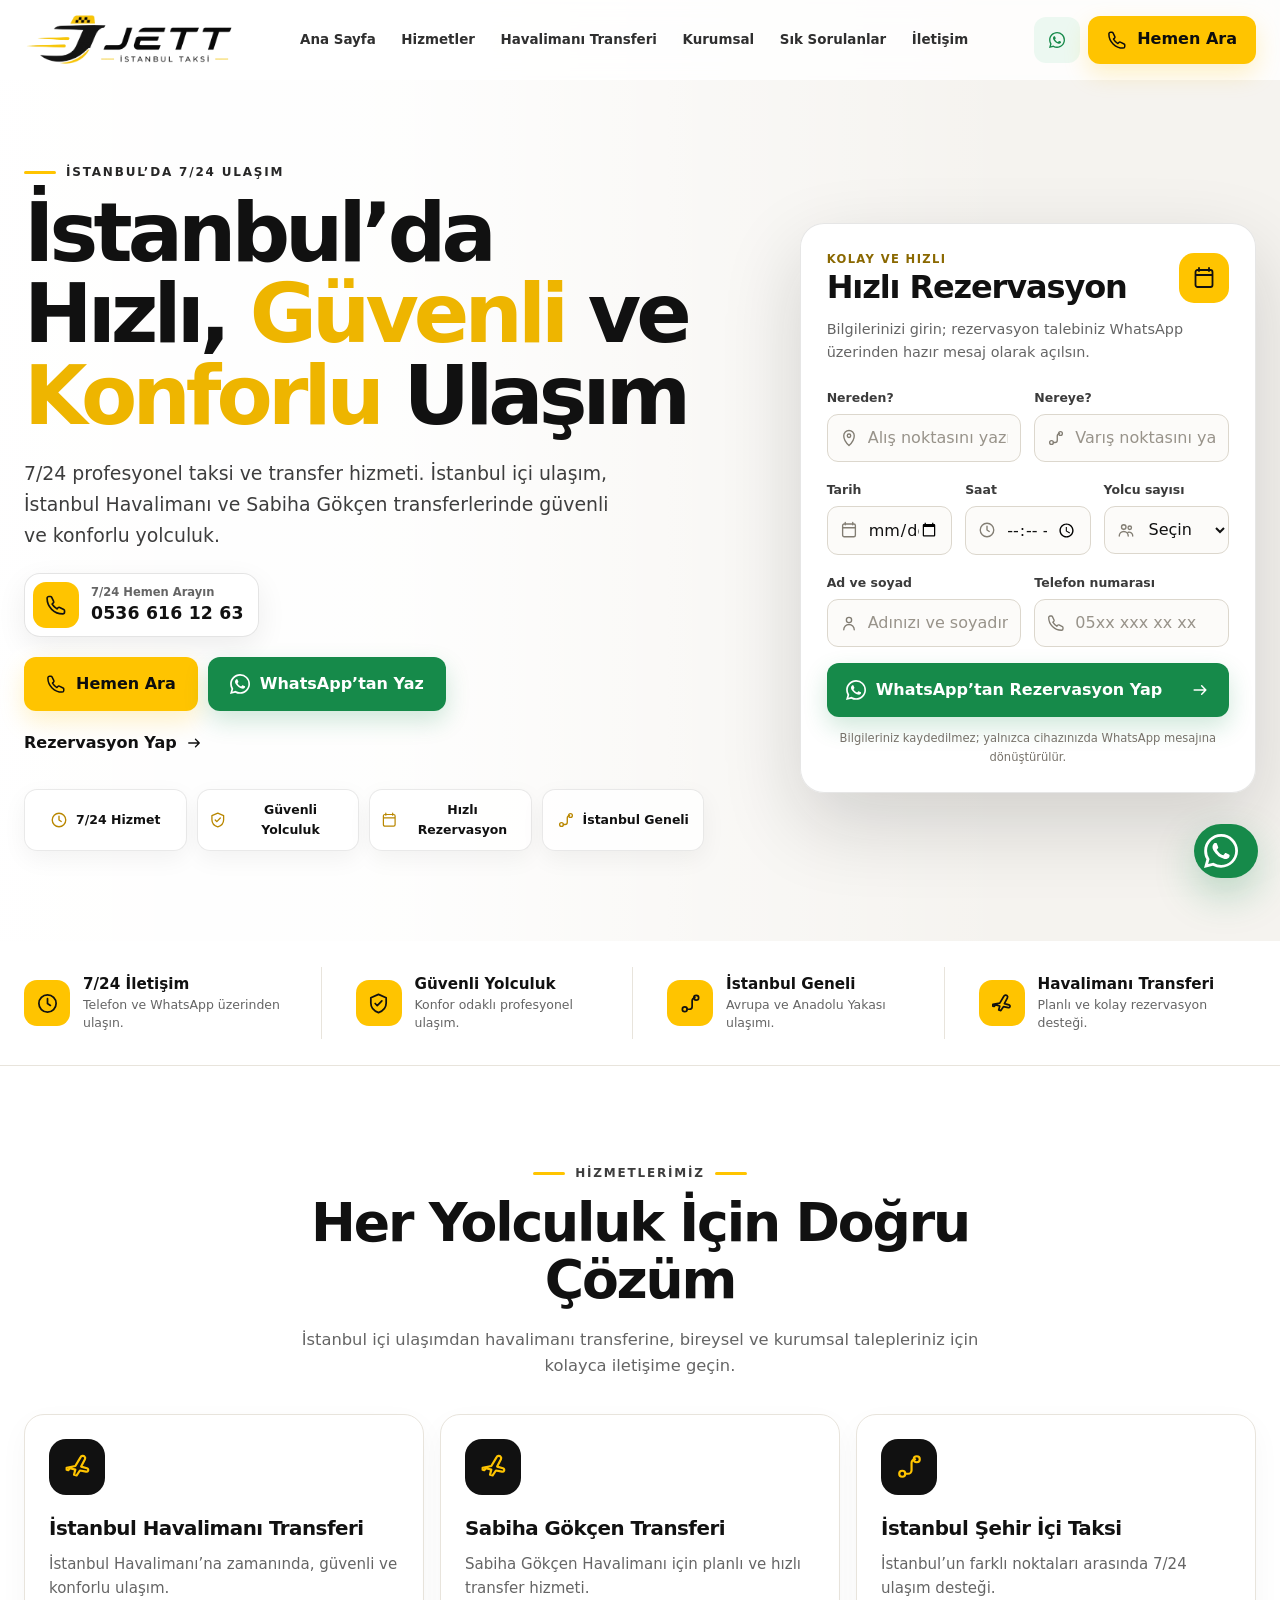
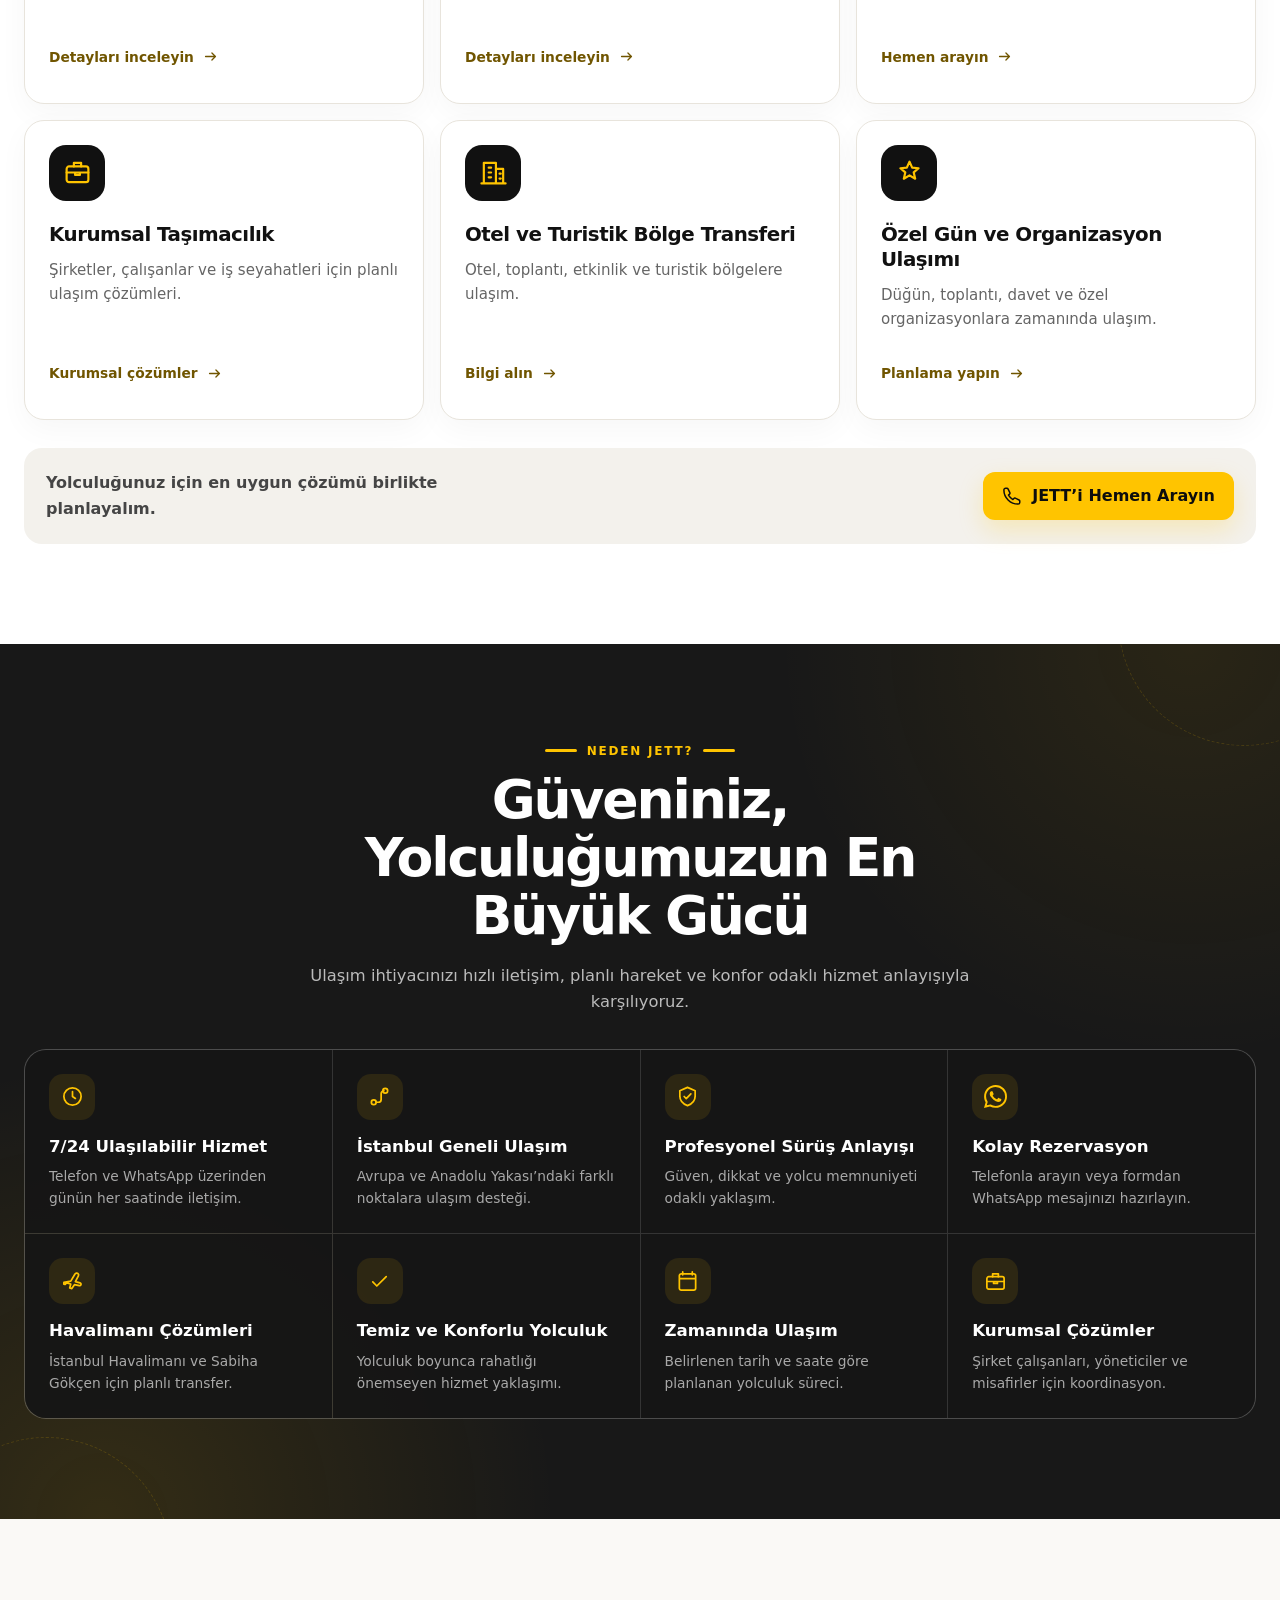
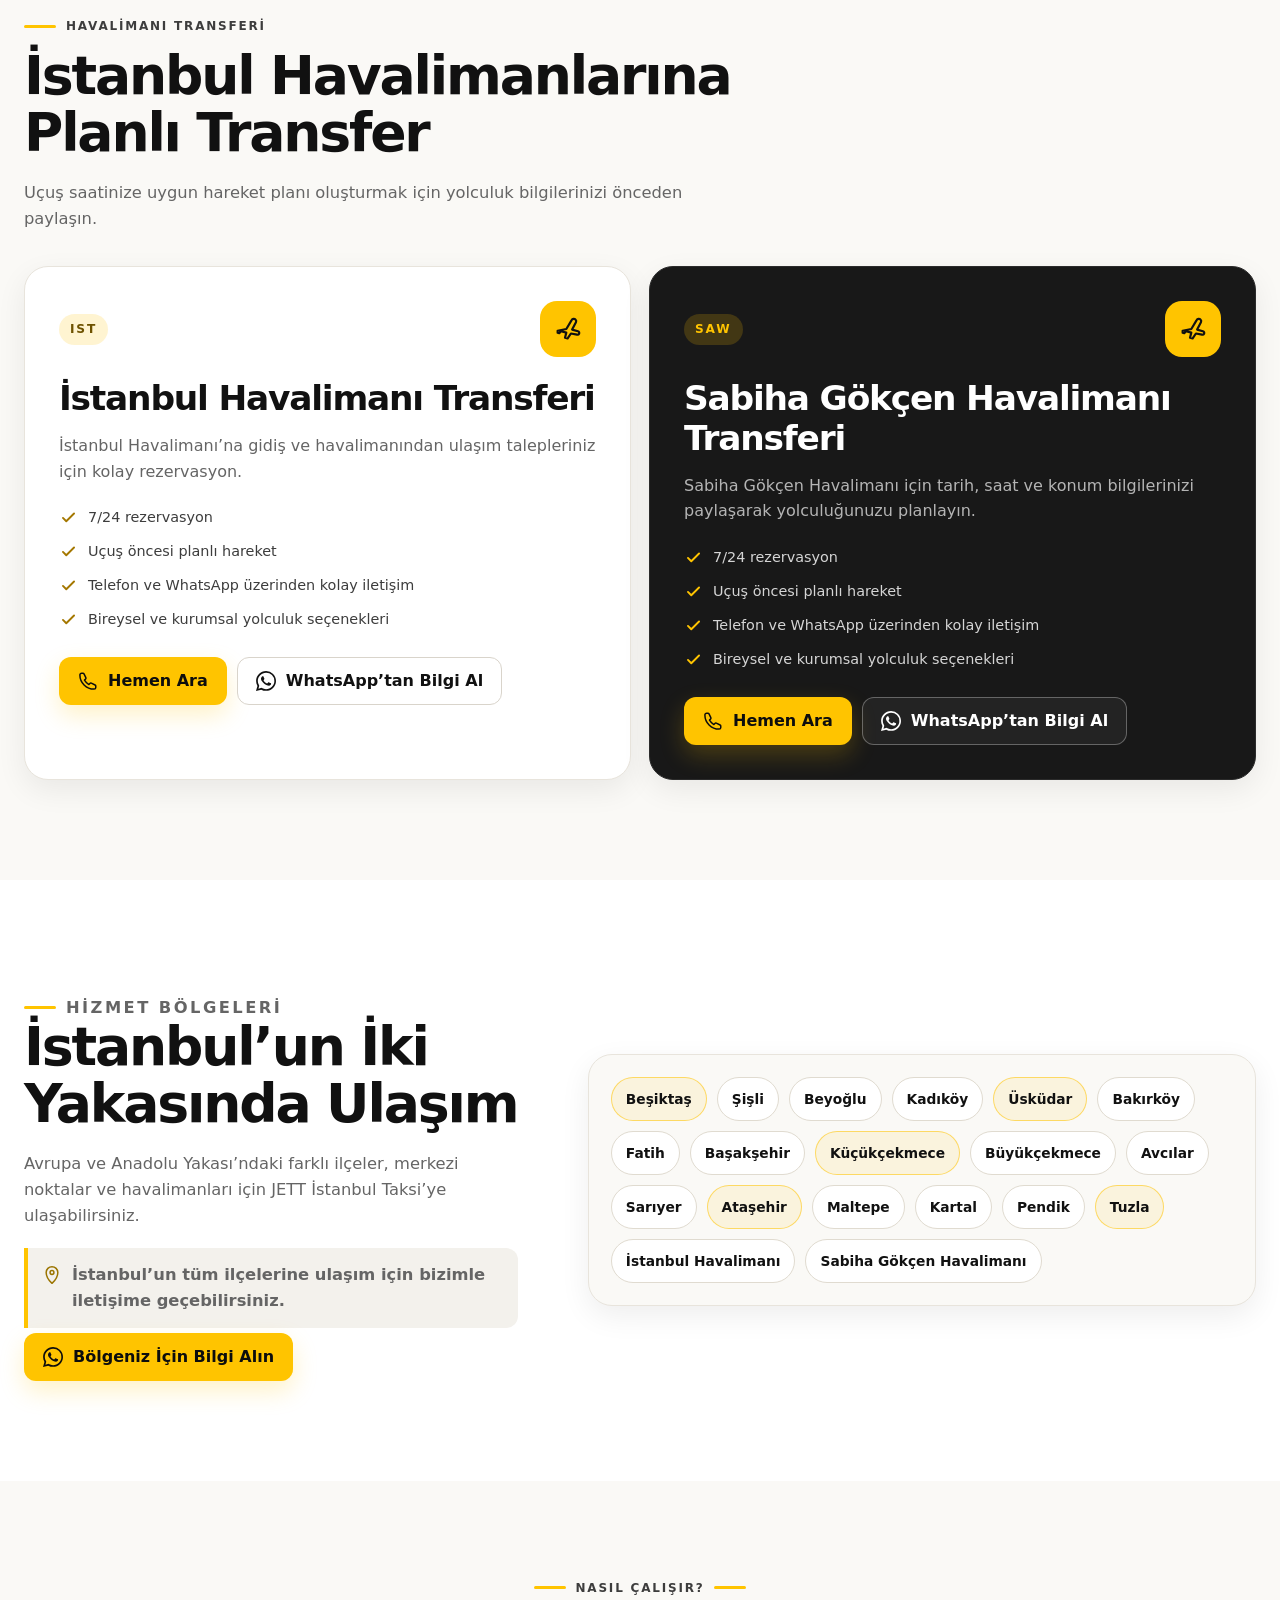
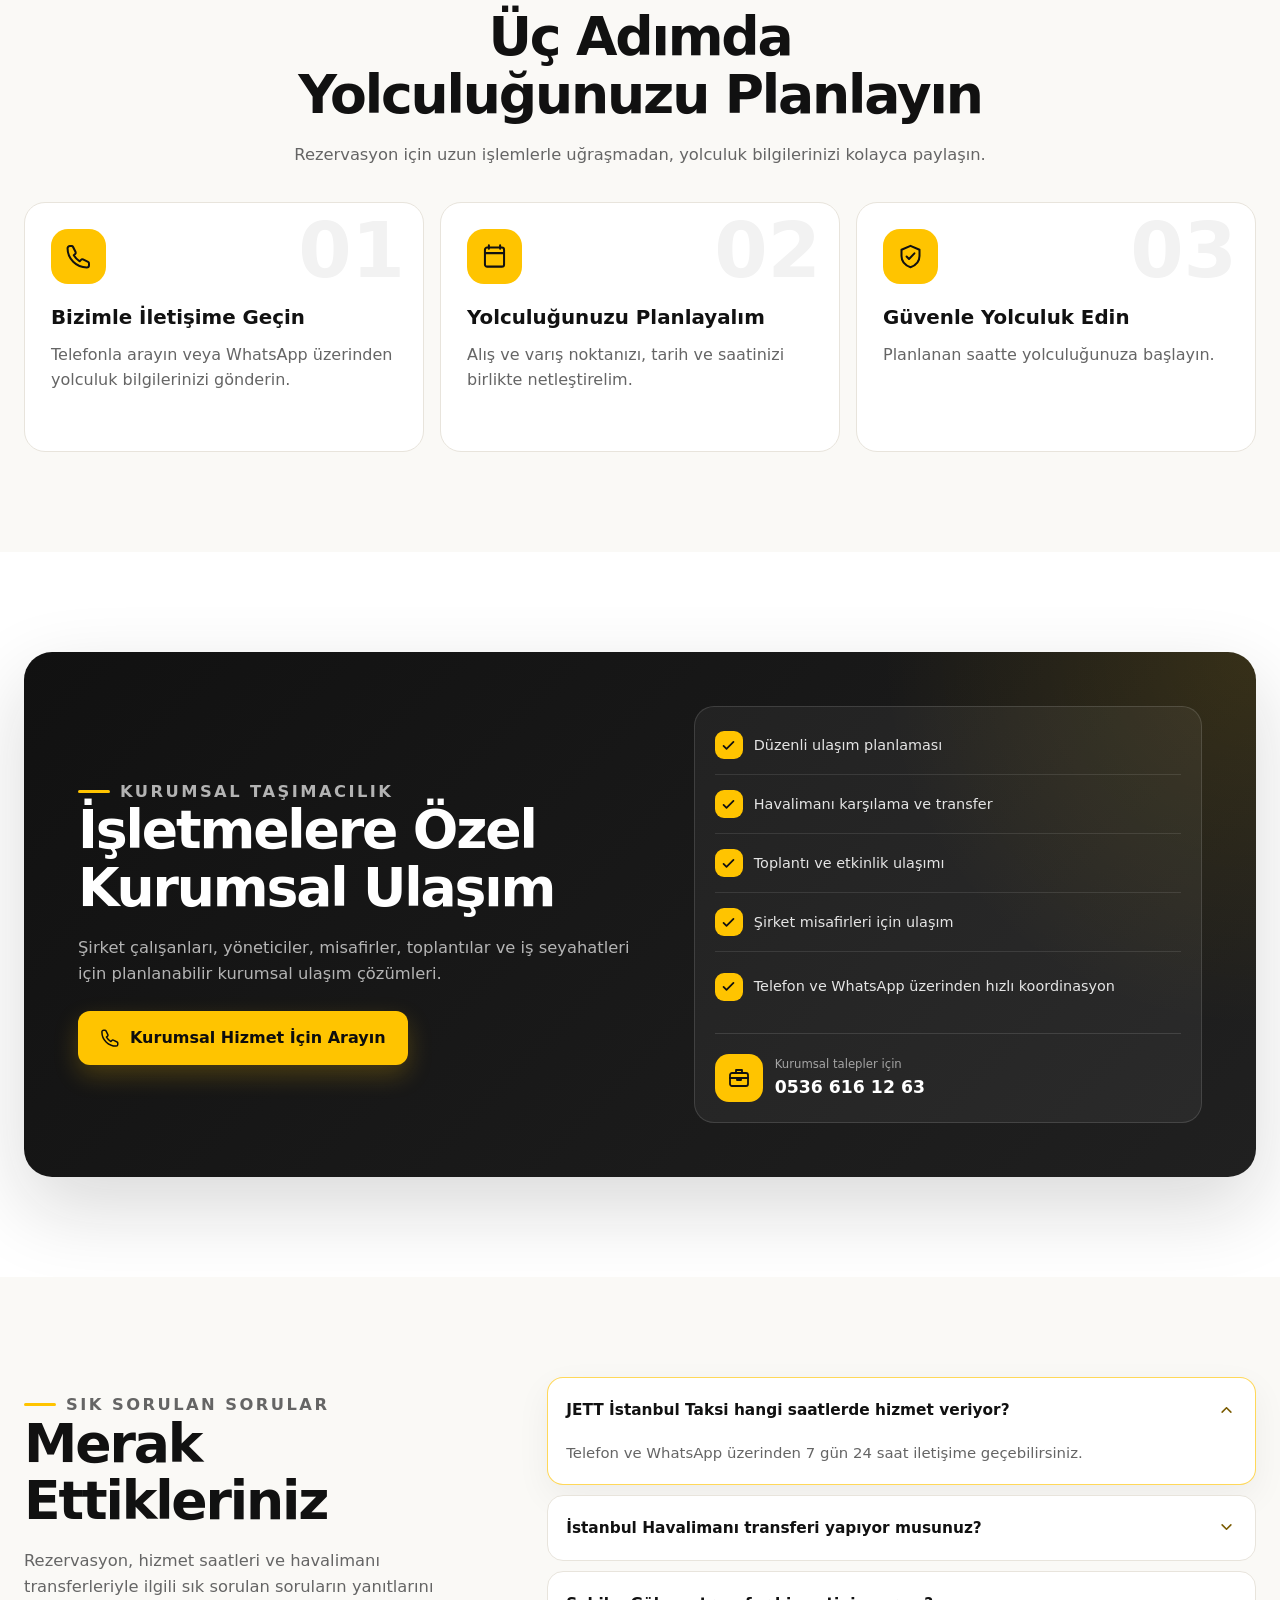
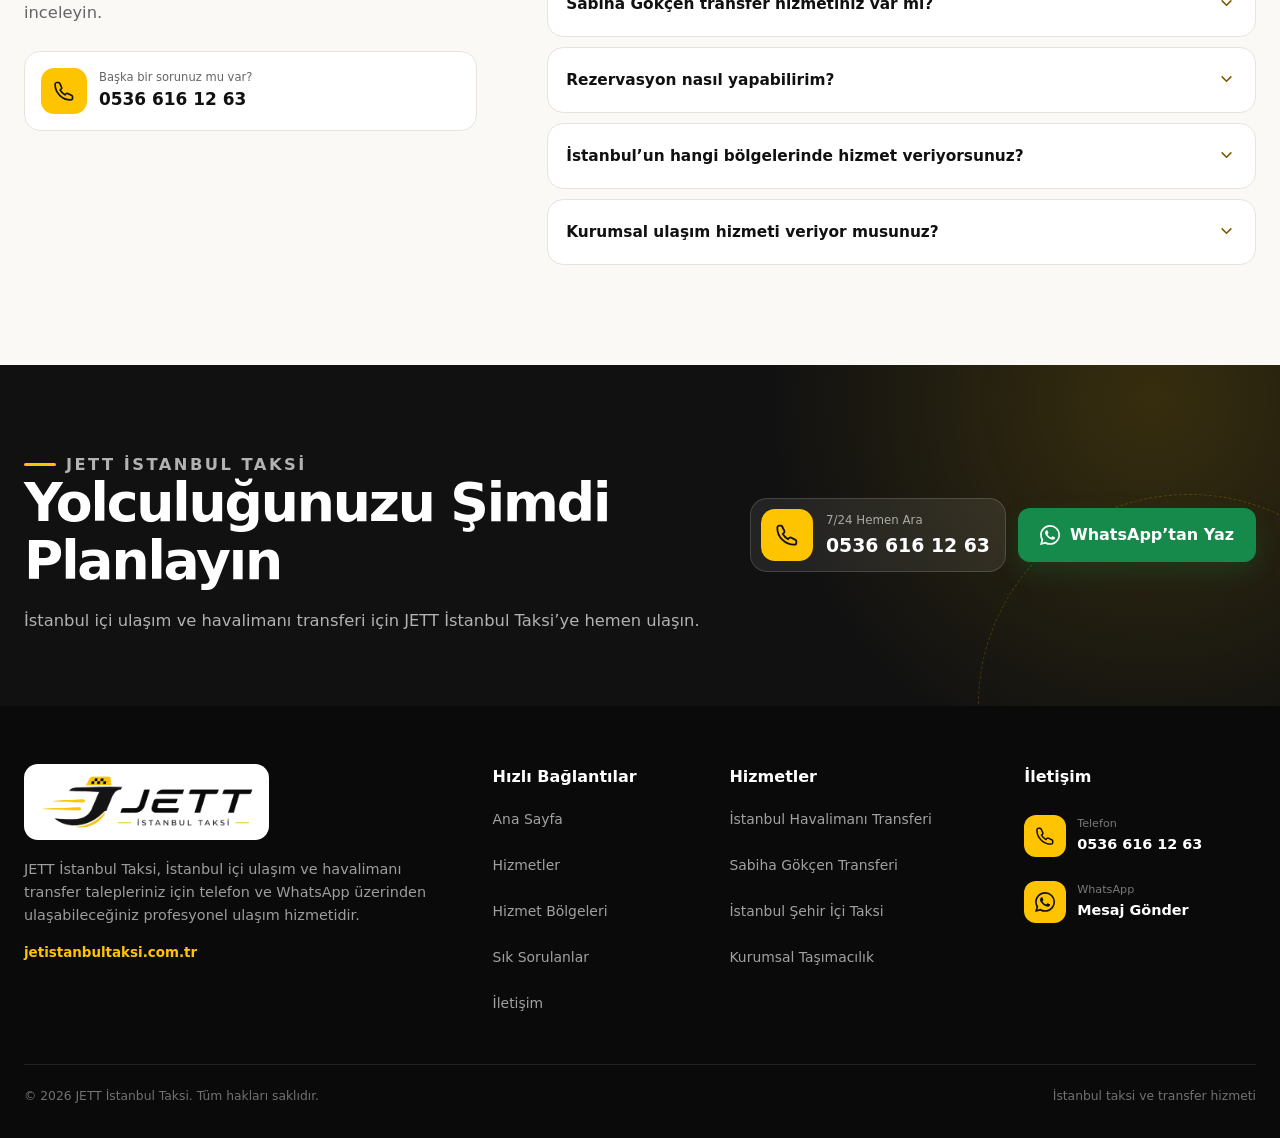
==== index.html @ 644a26c9 "dgsdgsdgsdgs" ====
<!doctype html>
<html lang="tr">
<head>
  <meta charset="utf-8">
  <meta name="viewport" content="width=device-width, initial-scale=1, viewport-fit=cover">
  <title>JETT İstanbul Taksi | 7/24 Taksi ve Havalimanı Transferi</title>
  <meta name="description" content="JETT İstanbul Taksi ile İstanbul içi ulaşım, İstanbul Havalimanı ve Sabiha Gökçen transferi için 7/24 arayın veya WhatsApp’tan rezervasyon yapın.">
  <meta name="robots" content="index, follow, max-image-preview:large">
  <meta name="theme-color" content="#FFC400">
  <meta name="format-detection" content="telephone=yes">
  <link rel="canonical" href="https://jetistanbultaksi.com.tr/">

  <meta property="og:locale" content="tr_TR">
  <meta property="og:type" content="website">
  <meta property="og:title" content="JETT İstanbul Taksi | 7/24 Taksi ve Havalimanı Transferi">
  <meta property="og:description" content="İstanbul içi ulaşım, İstanbul Havalimanı ve Sabiha Gökçen transferi için telefon veya WhatsApp üzerinden rezervasyon yapın.">
  <meta property="og:url" content="https://jetistanbultaksi.com.tr/">
  <meta property="og:site_name" content="JETT İstanbul Taksi">
  <meta property="og:image" content="https://jetistanbultaksi.com.tr/assets/images/og-jett-istanbul-taksi.jpg">
  <meta property="og:image:width" content="1200">
  <meta property="og:image:height" content="630">
  <meta property="og:image:alt" content="JETT İstanbul Taksi ve İstanbul silüeti">

  <meta name="twitter:card" content="summary_large_image">
  <meta name="twitter:title" content="JETT İstanbul Taksi | 7/24 Taksi ve Havalimanı Transferi">
  <meta name="twitter:description" content="İstanbul içi taksi ve havalimanı transfer talepleriniz için 7/24 iletişime geçin.">
  <meta name="twitter:image" content="https://jetistanbultaksi.com.tr/assets/images/og-jett-istanbul-taksi.jpg">
  <meta name="twitter:image:alt" content="JETT İstanbul Taksi ve İstanbul silüeti">

  <link rel="icon" href="assets/images/favicon.svg" type="image/svg+xml">
  <link rel="icon" href="assets/images/favicon-32x32.png" type="image/png" sizes="32x32">
  <link rel="apple-touch-icon" href="assets/images/apple-touch-icon.png" sizes="180x180">
  <link rel="manifest" href="manifest.webmanifest">

  <link rel="preload" as="image" href="assets/images/hero-istanbul.avif" type="image/avif" media="(min-width: 769px)" fetchpriority="high">
  <link rel="preload" as="image" href="assets/images/hero-istanbul-mobile.avif" type="image/avif" media="(max-width: 768px)" fetchpriority="high">
  <link rel="stylesheet" href="assets/css/style.css">
  <script src="assets/js/main.js" defer></script>

  <script type="application/ld+json">
  {
    "@context": "https://schema.org",
    "@type": "TaxiService",
    "@id": "https://jetistanbultaksi.com.tr/#taxi-service",
    "name": "JETT İstanbul Taksi",
    "url": "https://jetistanbultaksi.com.tr/",
    "logo": "https://jetistanbultaksi.com.tr/assets/images/jett-logo.png",
    "image": "https://jetistanbultaksi.com.tr/assets/images/og-jett-istanbul-taksi.jpg",
    "telephone": "+905366161263",
    "description": "İstanbul içi ulaşım, İstanbul Havalimanı ve Sabiha Gökçen transfer talepleri için telefon ve WhatsApp üzerinden ulaşılabilen profesyonel taksi ve transfer hizmeti.",
    "areaServed": {
      "@type": "City",
      "name": "İstanbul"
    },
    "openingHours": "Mo-Su 00:00-23:59",
    "contactPoint": {
      "@type": "ContactPoint",
      "telephone": "+905366161263",
      "contactType": "reservations",
      "availableLanguage": "Turkish",
      "areaServed": "TR"
    }
  }
  </script>
  <script type="application/ld+json">
  {
    "@context": "https://schema.org",
    "@type": "WebSite",
    "@id": "https://jetistanbultaksi.com.tr/#website",
    "url": "https://jetistanbultaksi.com.tr/",
    "name": "JETT İstanbul Taksi",
    "inLanguage": "tr-TR",
    "publisher": {
      "@id": "https://jetistanbultaksi.com.tr/#taxi-service"
    }
  }
  </script>
  <script type="application/ld+json">
  {
    "@context": "https://schema.org",
    "@type": "FAQPage",
    "mainEntity": [
      {
        "@type": "Question",
        "name": "JETT İstanbul Taksi hangi saatlerde hizmet veriyor?",
        "acceptedAnswer": {
          "@type": "Answer",
          "text": "Telefon ve WhatsApp üzerinden 7 gün 24 saat iletişime geçebilirsiniz."
        }
      },
      {
        "@type": "Question",
        "name": "İstanbul Havalimanı transferi yapıyor musunuz?",
        "acceptedAnswer": {
          "@type": "Answer",
          "text": "İstanbul Havalimanı ulaşım ve transfer talepleriniz için telefon veya WhatsApp üzerinden rezervasyon oluşturabilirsiniz."
        }
      },
      {
        "@type": "Question",
        "name": "Sabiha Gökçen transfer hizmetiniz var mı?",
        "acceptedAnswer": {
          "@type": "Answer",
          "text": "Sabiha Gökçen Havalimanı transfer talepleriniz için yolculuk tarihini ve konum bilgilerini paylaşarak rezervasyon yapabilirsiniz."
        }
      },
      {
        "@type": "Question",
        "name": "Rezervasyon nasıl yapabilirim?",
        "acceptedAnswer": {
          "@type": "Answer",
          "text": "0536 616 12 63 numaralı telefonu arayabilir veya WhatsApp rezervasyon formunu kullanabilirsiniz."
        }
      },
      {
        "@type": "Question",
        "name": "İstanbul’un hangi bölgelerinde hizmet veriyorsunuz?",
        "acceptedAnswer": {
          "@type": "Answer",
          "text": "İstanbul’un Avrupa ve Anadolu Yakası’ndaki farklı bölgeleri için bizimle iletişime geçebilirsiniz."
        }
      },
      {
        "@type": "Question",
        "name": "Kurumsal ulaşım hizmeti veriyor musunuz?",
        "acceptedAnswer": {
          "@type": "Answer",
          "text": "Şirketler, çalışanlar, yöneticiler ve iş misafirleri için kurumsal ulaşım talepleri değerlendirilmektedir."
        }
      }
    ]
  }
  </script>
</head>
<body>
  <a class="skip-link" href="#ana-icerik">İçeriğe geç</a>

  <svg class="svg-sprite" aria-hidden="true" focusable="false">
    <symbol id="icon-phone" viewBox="0 0 24 24">
      <path d="M7.2 3.5 9.4 8a1.5 1.5 0 0 1-.35 1.75l-1.28 1.2a15 15 0 0 0 5.3 5.3l1.2-1.28a1.5 1.5 0 0 1 1.75-.35l4.48 2.2a1.5 1.5 0 0 1 .82 1.5v1.4a2 2 0 0 1-2 2C10 21.72 2.28 14 2.28 4.7a2 2 0 0 1 2-2h1.4a1.5 1.5 0 0 1 1.52.8Z"/>
    </symbol>
    <symbol id="icon-whatsapp" viewBox="0 0 24 24">
      <path d="M20.5 3.5A11.82 11.82 0 0 0 12.05 0C5.47 0 .12 5.35.12 11.93c0 2.1.55 4.16 1.6 5.97L0 24l6.25-1.64a11.9 11.9 0 0 0 5.8 1.48h.01C18.64 23.84 24 18.49 24 11.91c0-3.18-1.24-6.17-3.5-8.41ZM12.05 21.83h-.01a9.9 9.9 0 0 1-5.05-1.38l-.36-.21-3.71.97.99-3.62-.23-.37a9.9 9.9 0 0 1-1.52-5.29c0-5.47 4.45-9.92 9.93-9.92a9.86 9.86 0 0 1 7.03 2.92 9.86 9.86 0 0 1 2.91 7c-.01 5.47-4.46 9.9-9.98 9.9Zm5.44-7.42c-.3-.15-1.76-.87-2.03-.97-.27-.1-.47-.15-.67.15-.2.3-.77.97-.94 1.17-.17.2-.35.22-.65.07-.3-.15-1.26-.46-2.4-1.48a8.98 8.98 0 0 1-1.66-2.06c-.17-.3-.02-.46.13-.61.13-.13.3-.35.45-.52.15-.18.2-.3.3-.5.1-.2.05-.37-.02-.52-.08-.15-.67-1.61-.92-2.21-.24-.58-.49-.5-.67-.51h-.57c-.2 0-.52.08-.8.37-.27.3-1.04 1.02-1.04 2.48s1.07 2.88 1.22 3.08c.15.2 2.1 3.2 5.08 4.49.71.3 1.26.49 1.69.63.71.23 1.36.2 1.87.12.57-.08 1.76-.72 2.01-1.41.25-.7.25-1.3.17-1.42-.07-.13-.27-.2-.57-.35Z"/>
    </symbol>
    <symbol id="icon-calendar" viewBox="0 0 24 24">
      <path d="M7 2v3M17 2v3M3.5 9h17M5.5 4h13a2 2 0 0 1 2 2v13a2 2 0 0 1-2 2h-13a2 2 0 0 1-2-2V6a2 2 0 0 1 2-2Z"/>
    </symbol>
    <symbol id="icon-clock" viewBox="0 0 24 24">
      <circle cx="12" cy="12" r="9"/><path d="M12 7v5l3 2"/>
    </symbol>
    <symbol id="icon-pin" viewBox="0 0 24 24">
      <path d="M12 22s7-6.2 7-13a7 7 0 1 0-14 0c0 6.8 7 13 7 13Z"/><circle cx="12" cy="9" r="2.3"/>
    </symbol>
    <symbol id="icon-user" viewBox="0 0 24 24">
      <circle cx="12" cy="8" r="3.5"/><path d="M5 21a7 7 0 0 1 14 0"/>
    </symbol>
    <symbol id="icon-users" viewBox="0 0 24 24">
      <circle cx="9" cy="8" r="3"/><circle cx="17" cy="9" r="2.3"/><path d="M3 20a6 6 0 0 1 12 0M15 15a5 5 0 0 1 6 5"/>
    </symbol>
    <symbol id="icon-plane" viewBox="0 0 24 24">
      <path d="m3 13 7.2-1.4 4.4-7.4a2 2 0 0 1 3.2-.4c.6.6.75 1.5.36 2.25L15 12.1l4.8 1.3a1.5 1.5 0 0 1 .96 2.1 1.5 1.5 0 0 1-1.7.78L14 15.3l-2.7 4.1-2.2-.6 1.1-4.2-4.4-1.2-1.5 1.7-1.3-.35Z"/>
    </symbol>
    <symbol id="icon-route" viewBox="0 0 24 24">
      <circle cx="6" cy="18" r="2.5"/><circle cx="18" cy="6" r="2.5"/><path d="M8.5 18h2.2a3 3 0 0 0 3-3v-6a3 3 0 0 1 3-3"/>
    </symbol>
    <symbol id="icon-briefcase" viewBox="0 0 24 24">
      <rect x="3" y="7" width="18" height="13" rx="2"/><path d="M9 7V4h6v3M3 12h18M10 12v2h4v-2"/>
    </symbol>
    <symbol id="icon-building" viewBox="0 0 24 24">
      <path d="M4 21V4h10v17M14 9h6v12M8 8h2M8 12h2M8 16h2M17 13h1M17 17h1M2 21h20"/>
    </symbol>
    <symbol id="icon-event" viewBox="0 0 24 24">
      <path d="M12 3 14.2 8l5.3.45-4 3.5 1.2 5.2L12 14.4l-4.7 2.75 1.2-5.2-4-3.5L9.8 8Z"/>
    </symbol>
    <symbol id="icon-shield" viewBox="0 0 24 24">
      <path d="M12 2.5 20 6v5.5c0 5-3.3 8.3-8 10-4.7-1.7-8-5-8-10V6Z"/><path d="m8.5 12 2.2 2.2 4.8-5"/>
    </symbol>
    <symbol id="icon-check" viewBox="0 0 24 24"><path d="m5 12.5 4.2 4.2L19 7"/></symbol>
    <symbol id="icon-arrow" viewBox="0 0 24 24"><path d="M5 12h14M14 7l5 5-5 5"/></symbol>
    <symbol id="icon-chevron" viewBox="0 0 24 24"><path d="m7 9 5 5 5-5"/></symbol>
    <symbol id="icon-menu" viewBox="0 0 24 24"><path d="M4 7h16M4 12h16M4 17h16"/></symbol>
    <symbol id="icon-close" viewBox="0 0 24 24"><path d="m6 6 12 12M18 6 6 18"/></symbol>
  </svg>

  <header class="site-header" data-header>
    <div class="container header-inner">
      <a class="brand" href="#ana-sayfa" aria-label="JETT İstanbul Taksi ana sayfa">
        <img src="assets/images/jett-logo.webp" width="1100" height="282" alt="JETT İstanbul Taksi">
      </a>

      <nav class="desktop-nav" aria-label="Ana menü">
        <a href="#ana-sayfa">Ana Sayfa</a>
        <a href="#hizmetler">Hizmetler</a>
        <a href="#havalimani-transferi">Havalimanı Transferi</a>
        <a href="#kurumsal">Kurumsal</a>
        <a href="#sss">Sık Sorulanlar</a>
        <a href="#iletisim">İletişim</a>
      </nav>

      <div class="header-actions">
        <a class="icon-button header-whatsapp" href="https://wa.me/905366161263?text=Merhaba%20JETT%20%C4%B0stanbul%20Taksi%2C%20ula%C5%9F%C4%B1m%20ve%20rezervasyon%20hakk%C4%B1nda%20bilgi%20almak%20istiyorum." target="_blank" rel="noopener noreferrer" aria-label="WhatsApp’tan JETT İstanbul Taksi’ye yaz">
          <svg aria-hidden="true"><use href="#icon-whatsapp"></use></svg>
        </a>
        <a class="button button-primary header-call" href="tel:+905366161263">
          <svg aria-hidden="true"><use href="#icon-phone"></use></svg>
          <span>Hemen Ara</span>
        </a>
        <button class="menu-toggle" type="button" aria-expanded="false" aria-controls="mobile-menu" aria-label="Menüyü aç" data-menu-toggle>
          <svg class="menu-icon" aria-hidden="true"><use href="#icon-menu"></use></svg>
          <svg class="close-icon" aria-hidden="true"><use href="#icon-close"></use></svg>
        </button>
      </div>
    </div>

    <div class="mobile-menu" id="mobile-menu" data-mobile-menu hidden>
      <nav class="mobile-nav" aria-label="Mobil menü">
        <a href="#ana-sayfa">Ana Sayfa</a>
        <a href="#hizmetler">Hizmetler</a>
        <a href="#havalimani-transferi">Havalimanı Transferi</a>
        <a href="#kurumsal">Kurumsal</a>
        <a href="#sss">Sık Sorulanlar</a>
        <a href="#iletisim">İletişim</a>
      </nav>
      <div class="mobile-menu-actions">
        <a class="button button-primary" href="tel:+905366161263">
          <svg aria-hidden="true"><use href="#icon-phone"></use></svg>
          0536 616 12 63
        </a>
        <a class="button button-whatsapp" href="https://wa.me/905366161263?text=Merhaba%20JETT%20%C4%B0stanbul%20Taksi%2C%20ula%C5%9F%C4%B1m%20ve%20rezervasyon%20hakk%C4%B1nda%20bilgi%20almak%20istiyorum." target="_blank" rel="noopener noreferrer">
          <svg aria-hidden="true"><use href="#icon-whatsapp"></use></svg>
          WhatsApp’tan Yaz
        </a>
      </div>
    </div>
  </header>

  <main id="ana-icerik">
    <section class="hero" id="ana-sayfa" aria-labelledby="hero-title">
      <picture class="hero-media">
        <source media="(max-width: 768px)" srcset="assets/images/hero-istanbul-mobile.avif" type="image/avif">
        <source media="(max-width: 768px)" srcset="assets/images/hero-istanbul-mobile.webp" type="image/webp">
        <source srcset="assets/images/hero-istanbul.avif" type="image/avif">
        <source srcset="assets/images/hero-istanbul.webp" type="image/webp">
        <img src="assets/images/hero-istanbul.webp" width="1672" height="941" alt="İstanbul silüeti, Boğaz Köprüsü ve sarı ulaşım rotaları" fetchpriority="high" decoding="async">
      </picture>
      <div class="hero-overlay" aria-hidden="true"></div>

      <div class="container hero-grid">
        <div class="hero-copy">
          <p class="eyebrow"><span></span> İstanbul’da 7/24 ulaşım</p>
          <h1 id="hero-title">İstanbul’da Hızlı, <mark>Güvenli</mark> ve <mark>Konforlu</mark> Ulaşım</h1>
          <p class="hero-description">7/24 profesyonel taksi ve transfer hizmeti. İstanbul içi ulaşım, İstanbul Havalimanı ve Sabiha Gökçen transferlerinde güvenli ve konforlu yolculuk.</p>

          <div class="hero-contact">
            <a class="hero-phone" href="tel:+905366161263" aria-label="JETT İstanbul Taksi telefon numarası 0536 616 12 63">
              <span class="hero-phone-icon"><svg aria-hidden="true"><use href="#icon-phone"></use></svg></span>
              <span><small>7/24 Hemen Arayın</small><strong>0536 616 12 63</strong></span>
            </a>
          </div>

          <div class="hero-actions">
            <a class="button button-primary button-large" href="tel:+905366161263">
              <svg aria-hidden="true"><use href="#icon-phone"></use></svg>
              Hemen Ara
            </a>
            <a class="button button-whatsapp button-large" href="https://wa.me/905366161263?text=Merhaba%20JETT%20%C4%B0stanbul%20Taksi%2C%20ula%C5%9F%C4%B1m%20ve%20rezervasyon%20hakk%C4%B1nda%20bilgi%20almak%20istiyorum." target="_blank" rel="noopener noreferrer">
              <svg aria-hidden="true"><use href="#icon-whatsapp"></use></svg>
              WhatsApp’tan Yaz
            </a>
            <a class="text-link" href="#hizli-rezervasyon">Rezervasyon Yap <svg aria-hidden="true"><use href="#icon-arrow"></use></svg></a>
          </div>

          <ul class="hero-features" aria-label="Hizmet özellikleri">
            <li><svg aria-hidden="true"><use href="#icon-clock"></use></svg><span>7/24 Hizmet</span></li>
            <li><svg aria-hidden="true"><use href="#icon-shield"></use></svg><span>Güvenli Yolculuk</span></li>
            <li><svg aria-hidden="true"><use href="#icon-calendar"></use></svg><span>Hızlı Rezervasyon</span></li>
            <li><svg aria-hidden="true"><use href="#icon-route"></use></svg><span>İstanbul Geneli</span></li>
          </ul>
        </div>

        <div class="reservation-card" id="hizli-rezervasyon">
          <div class="reservation-card-header">
            <div>
              <p class="card-kicker">Kolay ve hızlı</p>
              <h2>Hızlı Rezervasyon</h2>
            </div>
            <span class="reservation-badge" aria-hidden="true"><svg><use href="#icon-calendar"></use></svg></span>
          </div>
          <p class="reservation-intro">Bilgilerinizi girin; rezervasyon talebiniz WhatsApp üzerinden hazır mesaj olarak açılsın.</p>

          <form class="reservation-form" id="reservation-form" novalidate>
            <div class="form-grid form-grid-two">
              <div class="field-group">
                <label for="pickup">Nereden?</label>
                <div class="input-shell">
                  <svg aria-hidden="true"><use href="#icon-pin"></use></svg>
                  <input id="pickup" name="pickup" type="text" autocomplete="street-address" placeholder="Alış noktasını yazın" required maxlength="120">
                </div>
              </div>
              <div class="field-group">
                <label for="destination">Nereye?</label>
                <div class="input-shell">
                  <svg aria-hidden="true"><use href="#icon-route"></use></svg>
                  <input id="destination" name="destination" type="text" placeholder="Varış noktasını yazın" required maxlength="120">
                </div>
              </div>
            </div>

            <div class="form-grid form-grid-three">
              <div class="field-group">
                <label for="travel-date">Tarih</label>
                <div class="input-shell">
                  <svg aria-hidden="true"><use href="#icon-calendar"></use></svg>
                  <input id="travel-date" name="travelDate" type="date" required>
                </div>
              </div>
              <div class="field-group">
                <label for="travel-time">Saat</label>
                <div class="input-shell">
                  <svg aria-hidden="true"><use href="#icon-clock"></use></svg>
                  <input id="travel-time" name="travelTime" type="time" required>
                </div>
              </div>
              <div class="field-group">
                <label for="passengers">Yolcu sayısı</label>
                <div class="input-shell">
                  <svg aria-hidden="true"><use href="#icon-users"></use></svg>
                  <select id="passengers" name="passengers" required>
                    <option value="">Seçin</option>
                    <option value="1">1 yolcu</option>
                    <option value="2">2 yolcu</option>
                    <option value="3">3 yolcu</option>
                    <option value="4">4 yolcu</option>
                    <option value="5 veya daha fazla">5 veya daha fazla</option>
                  </select>
                </div>
              </div>
            </div>

            <div class="form-grid form-grid-two">
              <div class="field-group">
                <label for="full-name">Ad ve soyad</label>
                <div class="input-shell">
                  <svg aria-hidden="true"><use href="#icon-user"></use></svg>
                  <input id="full-name" name="fullName" type="text" autocomplete="name" placeholder="Adınızı ve soyadınızı yazın" required minlength="3" maxlength="80">
                </div>
              </div>
              <div class="field-group">
                <label for="phone">Telefon numarası</label>
                <div class="input-shell">
                  <svg aria-hidden="true"><use href="#icon-phone"></use></svg>
                  <input id="phone" name="phone" type="tel" inputmode="tel" autocomplete="tel" placeholder="05xx xxx xx xx" required maxlength="20">
                </div>
              </div>
            </div>

            <p class="form-status" id="form-status" role="status" aria-live="polite"></p>
            <button class="button button-whatsapp reservation-submit" type="submit">
              <svg aria-hidden="true"><use href="#icon-whatsapp"></use></svg>
              WhatsApp’tan Rezervasyon Yap
              <svg class="button-arrow" aria-hidden="true"><use href="#icon-arrow"></use></svg>
            </button>
            <p class="privacy-note">Bilgileriniz kaydedilmez; yalnızca cihazınızda WhatsApp mesajına dönüştürülür.</p>
          </form>
        </div>
      </div>
    </section>

    <section class="trust-strip" aria-label="JETT İstanbul Taksi güven özellikleri">
      <div class="container trust-grid">
        <article class="trust-item">
          <span class="trust-icon"><svg aria-hidden="true"><use href="#icon-clock"></use></svg></span>
          <div><h2>7/24 İletişim</h2><p>Telefon ve WhatsApp üzerinden ulaşın.</p></div>
        </article>
        <article class="trust-item">
          <span class="trust-icon"><svg aria-hidden="true"><use href="#icon-shield"></use></svg></span>
          <div><h2>Güvenli Yolculuk</h2><p>Konfor odaklı profesyonel ulaşım.</p></div>
        </article>
        <article class="trust-item">
          <span class="trust-icon"><svg aria-hidden="true"><use href="#icon-route"></use></svg></span>
          <div><h2>İstanbul Geneli</h2><p>Avrupa ve Anadolu Yakası ulaşımı.</p></div>
        </article>
        <article class="trust-item">
          <span class="trust-icon"><svg aria-hidden="true"><use href="#icon-plane"></use></svg></span>
          <div><h2>Havalimanı Transferi</h2><p>Planlı ve kolay rezervasyon desteği.</p></div>
        </article>
      </div>
    </section>

    <section class="section services" id="hizmetler" aria-labelledby="services-title">
      <div class="container">
        <div class="section-heading section-heading-center">
          <p class="section-kicker"><span></span> Hizmetlerimiz <span></span></p>
          <h2 id="services-title">Her Yolculuk İçin Doğru Çözüm</h2>
          <p>İstanbul içi ulaşımdan havalimanı transferine, bireysel ve kurumsal talepleriniz için kolayca iletişime geçin.</p>
        </div>

        <div class="service-grid">
          <article class="service-card">
            <span class="service-icon"><svg aria-hidden="true"><use href="#icon-plane"></use></svg></span>
            <h3>İstanbul Havalimanı Transferi</h3>
            <p>İstanbul Havalimanı’na zamanında, güvenli ve konforlu ulaşım.</p>
            <a class="card-link" href="#havalimani-transferi">Detayları inceleyin <svg aria-hidden="true"><use href="#icon-arrow"></use></svg></a>
          </article>
          <article class="service-card">
            <span class="service-icon"><svg aria-hidden="true"><use href="#icon-plane"></use></svg></span>
            <h3>Sabiha Gökçen Transferi</h3>
            <p>Sabiha Gökçen Havalimanı için planlı ve hızlı transfer hizmeti.</p>
            <a class="card-link" href="#havalimani-transferi">Detayları inceleyin <svg aria-hidden="true"><use href="#icon-arrow"></use></svg></a>
          </article>
          <article class="service-card">
            <span class="service-icon"><svg aria-hidden="true"><use href="#icon-route"></use></svg></span>
            <h3>İstanbul Şehir İçi Taksi</h3>
            <p>İstanbul’un farklı noktaları arasında 7/24 ulaşım desteği.</p>
            <a class="card-link" href="tel:+905366161263">Hemen arayın <svg aria-hidden="true"><use href="#icon-arrow"></use></svg></a>
          </article>
          <article class="service-card">
            <span class="service-icon"><svg aria-hidden="true"><use href="#icon-briefcase"></use></svg></span>
            <h3>Kurumsal Taşımacılık</h3>
            <p>Şirketler, çalışanlar ve iş seyahatleri için planlı ulaşım çözümleri.</p>
            <a class="card-link" href="#kurumsal">Kurumsal çözümler <svg aria-hidden="true"><use href="#icon-arrow"></use></svg></a>
          </article>
          <article class="service-card">
            <span class="service-icon"><svg aria-hidden="true"><use href="#icon-building"></use></svg></span>
            <h3>Otel ve Turistik Bölge Transferi</h3>
            <p>Otel, toplantı, etkinlik ve turistik bölgelere ulaşım.</p>
            <a class="card-link" href="https://wa.me/905366161263?text=Merhaba%20JETT%20%C4%B0stanbul%20Taksi%2C%20otel%20veya%20turistik%20b%C3%B6lge%20transferi%20hakk%C4%B1nda%20bilgi%20almak%20istiyorum." target="_blank" rel="noopener noreferrer">Bilgi alın <svg aria-hidden="true"><use href="#icon-arrow"></use></svg></a>
          </article>
          <article class="service-card">
            <span class="service-icon"><svg aria-hidden="true"><use href="#icon-event"></use></svg></span>
            <h3>Özel Gün ve Organizasyon Ulaşımı</h3>
            <p>Düğün, toplantı, davet ve özel organizasyonlara zamanında ulaşım.</p>
            <a class="card-link" href="https://wa.me/905366161263?text=Merhaba%20JETT%20%C4%B0stanbul%20Taksi%2C%20organizasyon%20ula%C5%9F%C4%B1m%C4%B1%20hakk%C4%B1nda%20bilgi%20almak%20istiyorum." target="_blank" rel="noopener noreferrer">Planlama yapın <svg aria-hidden="true"><use href="#icon-arrow"></use></svg></a>
          </article>
        </div>

        <div class="section-action">
          <p>Yolculuğunuz için en uygun çözümü birlikte planlayalım.</p>
          <a class="button button-primary" href="tel:+905366161263"><svg aria-hidden="true"><use href="#icon-phone"></use></svg> JETT’i Hemen Arayın</a>
        </div>
      </div>
    </section>

    <section class="section why-jett" id="neden-jett" aria-labelledby="why-title">
      <div class="container">
        <div class="section-heading section-heading-light section-heading-center">
          <p class="section-kicker"><span></span> Neden JETT? <span></span></p>
          <h2 id="why-title">Güveniniz, Yolculuğumuzun En Büyük Gücü</h2>
          <p>Ulaşım ihtiyacınızı hızlı iletişim, planlı hareket ve konfor odaklı hizmet anlayışıyla karşılıyoruz.</p>
        </div>

        <div class="benefit-grid">
          <article class="benefit-item"><span><svg aria-hidden="true"><use href="#icon-clock"></use></svg></span><h3>7/24 Ulaşılabilir Hizmet</h3><p>Telefon ve WhatsApp üzerinden günün her saatinde iletişim.</p></article>
          <article class="benefit-item"><span><svg aria-hidden="true"><use href="#icon-route"></use></svg></span><h3>İstanbul Geneli Ulaşım</h3><p>Avrupa ve Anadolu Yakası’ndaki farklı noktalara ulaşım desteği.</p></article>
          <article class="benefit-item"><span><svg aria-hidden="true"><use href="#icon-shield"></use></svg></span><h3>Profesyonel Sürüş Anlayışı</h3><p>Güven, dikkat ve yolcu memnuniyeti odaklı yaklaşım.</p></article>
          <article class="benefit-item"><span><svg aria-hidden="true"><use href="#icon-whatsapp"></use></svg></span><h3>Kolay Rezervasyon</h3><p>Telefonla arayın veya formdan WhatsApp mesajınızı hazırlayın.</p></article>
          <article class="benefit-item"><span><svg aria-hidden="true"><use href="#icon-plane"></use></svg></span><h3>Havalimanı Çözümleri</h3><p>İstanbul Havalimanı ve Sabiha Gökçen için planlı transfer.</p></article>
          <article class="benefit-item"><span><svg aria-hidden="true"><use href="#icon-check"></use></svg></span><h3>Temiz ve Konforlu Yolculuk</h3><p>Yolculuk boyunca rahatlığı önemseyen hizmet yaklaşımı.</p></article>
          <article class="benefit-item"><span><svg aria-hidden="true"><use href="#icon-calendar"></use></svg></span><h3>Zamanında Ulaşım</h3><p>Belirlenen tarih ve saate göre planlanan yolculuk süreci.</p></article>
          <article class="benefit-item"><span><svg aria-hidden="true"><use href="#icon-briefcase"></use></svg></span><h3>Kurumsal Çözümler</h3><p>Şirket çalışanları, yöneticiler ve misafirler için koordinasyon.</p></article>
        </div>
      </div>
    </section>

    <section class="section airport" id="havalimani-transferi" aria-labelledby="airport-title">
      <div class="container">
        <div class="section-heading">
          <p class="section-kicker"><span></span> Havalimanı transferi</p>
          <h2 id="airport-title">İstanbul Havalimanlarına Planlı Transfer</h2>
          <p>Uçuş saatinize uygun hareket planı oluşturmak için yolculuk bilgilerinizi önceden paylaşın.</p>
        </div>

        <div class="airport-grid">
          <article class="airport-card">
            <div class="airport-card-top">
              <span class="airport-code">IST</span>
              <span class="airport-icon"><svg aria-hidden="true"><use href="#icon-plane"></use></svg></span>
            </div>
            <h3>İstanbul Havalimanı Transferi</h3>
            <p>İstanbul Havalimanı’na gidiş ve havalimanından ulaşım talepleriniz için kolay rezervasyon.</p>
            <ul class="check-list">
              <li><svg aria-hidden="true"><use href="#icon-check"></use></svg>7/24 rezervasyon</li>
              <li><svg aria-hidden="true"><use href="#icon-check"></use></svg>Uçuş öncesi planlı hareket</li>
              <li><svg aria-hidden="true"><use href="#icon-check"></use></svg>Telefon ve WhatsApp üzerinden kolay iletişim</li>
              <li><svg aria-hidden="true"><use href="#icon-check"></use></svg>Bireysel ve kurumsal yolculuk seçenekleri</li>
            </ul>
            <div class="airport-actions">
              <a class="button button-primary" href="tel:+905366161263"><svg aria-hidden="true"><use href="#icon-phone"></use></svg>Hemen Ara</a>
              <a class="button button-outline" href="https://wa.me/905366161263?text=Merhaba%20JETT%20%C4%B0stanbul%20Taksi%2C%20%C4%B0stanbul%20Havaliman%C4%B1%20transferi%20hakk%C4%B1nda%20bilgi%20almak%20istiyorum." target="_blank" rel="noopener noreferrer"><svg aria-hidden="true"><use href="#icon-whatsapp"></use></svg>WhatsApp’tan Bilgi Al</a>
            </div>
          </article>

          <article class="airport-card airport-card-dark">
            <div class="airport-card-top">
              <span class="airport-code">SAW</span>
              <span class="airport-icon"><svg aria-hidden="true"><use href="#icon-plane"></use></svg></span>
            </div>
            <h3>Sabiha Gökçen Havalimanı Transferi</h3>
            <p>Sabiha Gökçen Havalimanı için tarih, saat ve konum bilgilerinizi paylaşarak yolculuğunuzu planlayın.</p>
            <ul class="check-list">
              <li><svg aria-hidden="true"><use href="#icon-check"></use></svg>7/24 rezervasyon</li>
              <li><svg aria-hidden="true"><use href="#icon-check"></use></svg>Uçuş öncesi planlı hareket</li>
              <li><svg aria-hidden="true"><use href="#icon-check"></use></svg>Telefon ve WhatsApp üzerinden kolay iletişim</li>
              <li><svg aria-hidden="true"><use href="#icon-check"></use></svg>Bireysel ve kurumsal yolculuk seçenekleri</li>
            </ul>
            <div class="airport-actions">
              <a class="button button-primary" href="tel:+905366161263"><svg aria-hidden="true"><use href="#icon-phone"></use></svg>Hemen Ara</a>
              <a class="button button-outline-light" href="https://wa.me/905366161263?text=Merhaba%20JETT%20%C4%B0stanbul%20Taksi%2C%20Sabiha%20G%C3%B6k%C3%A7en%20Havaliman%C4%B1%20transferi%20hakk%C4%B1nda%20bilgi%20almak%20istiyorum." target="_blank" rel="noopener noreferrer"><svg aria-hidden="true"><use href="#icon-whatsapp"></use></svg>WhatsApp’tan Bilgi Al</a>
            </div>
          </article>
        </div>
      </div>
    </section>

    <section class="section areas" id="hizmet-bolgeleri" aria-labelledby="areas-title">
      <div class="container areas-layout">
        <div class="areas-copy">
          <p class="section-kicker"><span></span> Hizmet bölgeleri</p>
          <h2 id="areas-title">İstanbul’un İki Yakasında Ulaşım</h2>
          <p>Avrupa ve Anadolu Yakası’ndaki farklı ilçeler, merkezi noktalar ve havalimanları için JETT İstanbul Taksi’ye ulaşabilirsiniz.</p>
          <p class="areas-note"><svg aria-hidden="true"><use href="#icon-pin"></use></svg>İstanbul’un tüm ilçelerine ulaşım için bizimle iletişime geçebilirsiniz.</p>
          <a class="button button-primary" href="https://wa.me/905366161263?text=Merhaba%20JETT%20%C4%B0stanbul%20Taksi%2C%20bulundu%C4%9Fum%20b%C3%B6lge%20i%C3%A7in%20ula%C5%9F%C4%B1m%20hizmeti%20hakk%C4%B1nda%20bilgi%20almak%20istiyorum." target="_blank" rel="noopener noreferrer"><svg aria-hidden="true"><use href="#icon-whatsapp"></use></svg>Bölgeniz İçin Bilgi Alın</a>
        </div>
        <div class="area-cloud" aria-label="Örnek hizmet bölgeleri">
          <span>Beşiktaş</span><span>Şişli</span><span>Beyoğlu</span><span>Kadıköy</span><span>Üsküdar</span><span>Bakırköy</span><span>Fatih</span><span>Başakşehir</span><span>Küçükçekmece</span><span>Büyükçekmece</span><span>Avcılar</span><span>Sarıyer</span><span>Ataşehir</span><span>Maltepe</span><span>Kartal</span><span>Pendik</span><span>Tuzla</span><span>İstanbul Havalimanı</span><span>Sabiha Gökçen Havalimanı</span>
        </div>
      </div>
    </section>

    <section class="section process" id="nasil-calisir" aria-labelledby="process-title">
      <div class="container">
        <div class="section-heading section-heading-center">
          <p class="section-kicker"><span></span> Nasıl çalışır? <span></span></p>
          <h2 id="process-title">Üç Adımda Yolculuğunuzu Planlayın</h2>
          <p>Rezervasyon için uzun işlemlerle uğraşmadan, yolculuk bilgilerinizi kolayca paylaşın.</p>
        </div>
        <ol class="process-grid">
          <li class="process-card">
            <span class="process-number">01</span>
            <span class="process-icon"><svg aria-hidden="true"><use href="#icon-phone"></use></svg></span>
            <h3>Bizimle İletişime Geçin</h3>
            <p>Telefonla arayın veya WhatsApp üzerinden yolculuk bilgilerinizi gönderin.</p>
          </li>
          <li class="process-card">
            <span class="process-number">02</span>
            <span class="process-icon"><svg aria-hidden="true"><use href="#icon-calendar"></use></svg></span>
            <h3>Yolculuğunuzu Planlayalım</h3>
            <p>Alış ve varış noktanızı, tarih ve saatinizi birlikte netleştirelim.</p>
          </li>
          <li class="process-card">
            <span class="process-number">03</span>
            <span class="process-icon"><svg aria-hidden="true"><use href="#icon-shield"></use></svg></span>
            <h3>Güvenle Yolculuk Edin</h3>
            <p>Planlanan saatte yolculuğunuza başlayın.</p>
          </li>
        </ol>
      </div>
    </section>

    <section class="section corporate" id="kurumsal" aria-labelledby="corporate-title">
      <div class="container corporate-card">
        <div class="corporate-copy">
          <p class="section-kicker section-kicker-light"><span></span> Kurumsal taşımacılık</p>
          <h2 id="corporate-title">İşletmelere Özel Kurumsal Ulaşım</h2>
          <p>Şirket çalışanları, yöneticiler, misafirler, toplantılar ve iş seyahatleri için planlanabilir kurumsal ulaşım çözümleri.</p>
          <a class="button button-primary button-large" href="tel:+905366161263"><svg aria-hidden="true"><use href="#icon-phone"></use></svg>Kurumsal Hizmet İçin Arayın</a>
        </div>
        <div class="corporate-features">
          <ul class="corporate-list">
            <li><span><svg aria-hidden="true"><use href="#icon-check"></use></svg></span>Düzenli ulaşım planlaması</li>
            <li><span><svg aria-hidden="true"><use href="#icon-check"></use></svg></span>Havalimanı karşılama ve transfer</li>
            <li><span><svg aria-hidden="true"><use href="#icon-check"></use></svg></span>Toplantı ve etkinlik ulaşımı</li>
            <li><span><svg aria-hidden="true"><use href="#icon-check"></use></svg></span>Şirket misafirleri için ulaşım</li>
            <li><span><svg aria-hidden="true"><use href="#icon-check"></use></svg></span>Telefon ve WhatsApp üzerinden hızlı koordinasyon</li>
          </ul>
          <div class="corporate-contact">
            <span class="corporate-contact-icon"><svg aria-hidden="true"><use href="#icon-briefcase"></use></svg></span>
            <div><small>Kurumsal talepler için</small><a href="tel:+905366161263">0536 616 12 63</a></div>
          </div>
        </div>
      </div>
    </section>

    <section class="section faq" id="sss" aria-labelledby="faq-title">
      <div class="container faq-layout">
        <div class="faq-intro">
          <p class="section-kicker"><span></span> Sık sorulan sorular</p>
          <h2 id="faq-title">Merak Ettikleriniz</h2>
          <p>Rezervasyon, hizmet saatleri ve havalimanı transferleriyle ilgili sık sorulan soruların yanıtlarını inceleyin.</p>
          <div class="faq-help">
            <span><svg aria-hidden="true"><use href="#icon-phone"></use></svg></span>
            <div><small>Başka bir sorunuz mu var?</small><a href="tel:+905366161263">0536 616 12 63</a></div>
          </div>
        </div>

        <div class="faq-list">
          <details class="faq-item" open>
            <summary aria-controls="faq-answer-1" aria-expanded="true"><span>JETT İstanbul Taksi hangi saatlerde hizmet veriyor?</span><svg aria-hidden="true"><use href="#icon-chevron"></use></svg></summary>
            <div class="faq-answer" id="faq-answer-1"><p>Telefon ve WhatsApp üzerinden 7 gün 24 saat iletişime geçebilirsiniz.</p></div>
          </details>
          <details class="faq-item">
            <summary aria-controls="faq-answer-2" aria-expanded="false"><span>İstanbul Havalimanı transferi yapıyor musunuz?</span><svg aria-hidden="true"><use href="#icon-chevron"></use></svg></summary>
            <div class="faq-answer" id="faq-answer-2"><p>İstanbul Havalimanı ulaşım ve transfer talepleriniz için telefon veya WhatsApp üzerinden rezervasyon oluşturabilirsiniz.</p></div>
          </details>
          <details class="faq-item">
            <summary aria-controls="faq-answer-3" aria-expanded="false"><span>Sabiha Gökçen transfer hizmetiniz var mı?</span><svg aria-hidden="true"><use href="#icon-chevron"></use></svg></summary>
            <div class="faq-answer" id="faq-answer-3"><p>Sabiha Gökçen Havalimanı transfer talepleriniz için yolculuk tarihini ve konum bilgilerini paylaşarak rezervasyon yapabilirsiniz.</p></div>
          </details>
          <details class="faq-item">
            <summary aria-controls="faq-answer-4" aria-expanded="false"><span>Rezervasyon nasıl yapabilirim?</span><svg aria-hidden="true"><use href="#icon-chevron"></use></svg></summary>
            <div class="faq-answer" id="faq-answer-4"><p>0536 616 12 63 numaralı telefonu arayabilir veya WhatsApp rezervasyon formunu kullanabilirsiniz.</p></div>
          </details>
          <details class="faq-item">
            <summary aria-controls="faq-answer-5" aria-expanded="false"><span>İstanbul’un hangi bölgelerinde hizmet veriyorsunuz?</span><svg aria-hidden="true"><use href="#icon-chevron"></use></svg></summary>
            <div class="faq-answer" id="faq-answer-5"><p>İstanbul’un Avrupa ve Anadolu Yakası’ndaki farklı bölgeleri için bizimle iletişime geçebilirsiniz.</p></div>
          </details>
          <details class="faq-item">
            <summary aria-controls="faq-answer-6" aria-expanded="false"><span>Kurumsal ulaşım hizmeti veriyor musunuz?</span><svg aria-hidden="true"><use href="#icon-chevron"></use></svg></summary>
            <div class="faq-answer" id="faq-answer-6"><p>Şirketler, çalışanlar, yöneticiler ve iş misafirleri için kurumsal ulaşım talepleri değerlendirilmektedir.</p></div>
          </details>
        </div>
      </div>
    </section>

    <section class="contact-cta" id="iletisim" aria-labelledby="contact-title">
      <div class="container contact-cta-inner">
        <div class="contact-copy">
          <p class="section-kicker section-kicker-light"><span></span> JETT İstanbul Taksi</p>
          <h2 id="contact-title">Yolculuğunuzu Şimdi Planlayın</h2>
          <p>İstanbul içi ulaşım ve havalimanı transferi için JETT İstanbul Taksi’ye hemen ulaşın.</p>
        </div>
        <div class="contact-actions">
          <a class="contact-phone-card" href="tel:+905366161263">
            <span><svg aria-hidden="true"><use href="#icon-phone"></use></svg></span>
            <div><small>7/24 Hemen Ara</small><strong>0536 616 12 63</strong></div>
          </a>
          <a class="button button-whatsapp button-large" href="https://wa.me/905366161263?text=Merhaba%20JETT%20%C4%B0stanbul%20Taksi%2C%20ula%C5%9F%C4%B1m%20ve%20rezervasyon%20hakk%C4%B1nda%20bilgi%20almak%20istiyorum." target="_blank" rel="noopener noreferrer"><svg aria-hidden="true"><use href="#icon-whatsapp"></use></svg>WhatsApp’tan Yaz</a>
        </div>
      </div>
    </section>
  </main>

  <footer class="site-footer">
    <div class="container footer-grid">
      <div class="footer-brand">
        <a class="footer-logo" href="#ana-sayfa" aria-label="JETT İstanbul Taksi ana sayfaya dön">
          <img src="assets/images/jett-logo.webp" width="1100" height="282" alt="JETT İstanbul Taksi" loading="lazy" decoding="async">
        </a>
        <p>JETT İstanbul Taksi, İstanbul içi ulaşım ve havalimanı transfer talepleriniz için telefon ve WhatsApp üzerinden ulaşabileceğiniz profesyonel ulaşım hizmetidir.</p>
        <a class="footer-domain" href="https://jetistanbultaksi.com.tr/">jetistanbultaksi.com.tr</a>
      </div>

      <nav class="footer-nav" aria-label="Footer menü">
        <h2>Hızlı Bağlantılar</h2>
        <a href="#ana-sayfa">Ana Sayfa</a>
        <a href="#hizmetler">Hizmetler</a>
        <a href="#hizmet-bolgeleri">Hizmet Bölgeleri</a>
        <a href="#sss">Sık Sorulanlar</a>
        <a href="#iletisim">İletişim</a>
      </nav>

      <nav class="footer-nav" aria-label="Hizmet bağlantıları">
        <h2>Hizmetler</h2>
        <a href="#havalimani-transferi">İstanbul Havalimanı Transferi</a>
        <a href="#havalimani-transferi">Sabiha Gökçen Transferi</a>
        <a href="#hizmetler">İstanbul Şehir İçi Taksi</a>
        <a href="#kurumsal">Kurumsal Taşımacılık</a>
      </nav>

      <div class="footer-contact">
        <h2>İletişim</h2>
        <a href="tel:+905366161263"><span><svg aria-hidden="true"><use href="#icon-phone"></use></svg></span><div><small>Telefon</small><strong>0536 616 12 63</strong></div></a>
        <a href="https://wa.me/905366161263" target="_blank" rel="noopener noreferrer"><span><svg aria-hidden="true"><use href="#icon-whatsapp"></use></svg></span><div><small>WhatsApp</small><strong>Mesaj Gönder</strong></div></a>
      </div>
    </div>
    <div class="container footer-bottom">
      <p>© <span data-current-year>2026</span> JETT İstanbul Taksi. Tüm hakları saklıdır.</p>
      <p>İstanbul taksi ve transfer hizmeti</p>
    </div>
  </footer>

  <a class="floating-whatsapp" href="https://wa.me/905366161263?text=Merhaba%20JETT%20%C4%B0stanbul%20Taksi%2C%20ula%C5%9F%C4%B1m%20ve%20rezervasyon%20hakk%C4%B1nda%20bilgi%20almak%20istiyorum." target="_blank" rel="noopener noreferrer" aria-label="WhatsApp’tan JETT İstanbul Taksi’ye yaz">
    <svg aria-hidden="true"><use href="#icon-whatsapp"></use></svg>
    <span>WhatsApp’tan Yaz</span>
  </a>

  <div class="mobile-contact-bar" aria-label="Hızlı iletişim">
    <a href="tel:+905366161263"><svg aria-hidden="true"><use href="#icon-phone"></use></svg><span>Hemen Ara</span></a>
    <a href="https://wa.me/905366161263?text=Merhaba%20JETT%20%C4%B0stanbul%20Taksi%2C%20ula%C5%9F%C4%B1m%20ve%20rezervasyon%20hakk%C4%B1nda%20bilgi%20almak%20istiyorum." target="_blank" rel="noopener noreferrer"><svg aria-hidden="true"><use href="#icon-whatsapp"></use></svg><span>WhatsApp</span></a>
  </div>
</body>
</html>
---- assets/css/style.css ----
:root {
  --color-yellow: #ffc400;
  --color-yellow-deep: #eeb500;
  --color-black: #111111;
  --color-charcoal: #181818;
  --color-charcoal-soft: #242424;
  --color-white: #ffffff;
  --color-cream: #faf9f6;
  --color-warm-gray: #f3f1ec;
  --color-line: #e8e4dc;
  --color-muted: #656565;
  --color-whatsapp: #168a4a;
  --color-whatsapp-dark: #0d713b;
  --shadow-sm: 0 10px 30px rgba(17, 17, 17, 0.07);
  --shadow-md: 0 20px 55px rgba(17, 17, 17, 0.11);
  --shadow-lg: 0 30px 80px rgba(17, 17, 17, 0.16);
  --radius-sm: 12px;
  --radius-md: 18px;
  --radius-lg: 28px;
  --radius-pill: 999px;
  --container: 1240px;
  --header-height: 72px;
  --transition: 180ms ease;
}

* {
  box-sizing: border-box;
}

html {
  scroll-behavior: smooth;
  scroll-padding-top: calc(var(--header-height) + 18px);
  -webkit-text-size-adjust: 100%;
}

body {
  margin: 0;
  color: var(--color-black);
  background: var(--color-white);
  font-family: Inter, ui-sans-serif, system-ui, -apple-system, BlinkMacSystemFont, "Segoe UI", sans-serif;
  font-size: 16px;
  line-height: 1.6;
  overflow-x: hidden;
  text-rendering: optimizeLegibility;
  -webkit-font-smoothing: antialiased;
}

body.menu-open {
  overflow: hidden;
}

img,
picture,
svg {
  display: block;
}

img {
  max-width: 100%;
  height: auto;
}

svg {
  width: 1em;
  height: 1em;
  fill: none;
  stroke: currentColor;
  stroke-width: 1.8;
  stroke-linecap: round;
  stroke-linejoin: round;
}

#icon-whatsapp,
svg use[href="#icon-whatsapp"] {
  fill: currentColor;
  stroke: none;
}

a {
  color: inherit;
  text-decoration: none;
}

button,
input,
select {
  font: inherit;
}

button,
a,
summary,
input,
select {
  -webkit-tap-highlight-color: transparent;
}

button {
  border: 0;
}

:focus-visible {
  outline: 3px solid rgba(17, 17, 17, 0.85);
  outline-offset: 4px;
}

mark {
  color: var(--color-yellow-deep);
  background: transparent;
}

.container {
  width: min(calc(100% - 32px), var(--container));
  margin-inline: auto;
}

.section {
  position: relative;
  padding: 76px 0;
}

.section-heading {
  max-width: 720px;
  margin-bottom: 34px;
}

.section-heading-center {
  margin-inline: auto;
  text-align: center;
}

.section-heading h2,
.areas-copy h2,
.faq-intro h2,
.contact-copy h2,
.corporate-copy h2 {
  margin: 0;
  font-size: clamp(2rem, 7.3vw, 3.35rem);
  line-height: 1.08;
  letter-spacing: -0.04em;
}

.section-heading > p:last-child,
.areas-copy > p,
.faq-intro > p,
.contact-copy > p,
.corporate-copy > p {
  margin: 18px 0 0;
  color: var(--color-muted);
  font-size: 1.02rem;
}

.section-kicker,
.eyebrow {
  display: flex;
  align-items: center;
  gap: 10px;
  margin: 0 0 13px;
  color: #3d3d3d;
  font-size: 0.75rem;
  font-weight: 800;
  letter-spacing: 0.15em;
  line-height: 1.2;
  text-transform: uppercase;
}

.section-heading-center .section-kicker {
  justify-content: center;
}

.section-kicker span,
.eyebrow span {
  width: 32px;
  height: 3px;
  border-radius: var(--radius-pill);
  background: var(--color-yellow);
}

.button {
  display: inline-flex;
  min-height: 48px;
  align-items: center;
  justify-content: center;
  gap: 10px;
  padding: 12px 18px;
  border: 1px solid transparent;
  border-radius: 12px;
  font-weight: 800;
  line-height: 1.15;
  cursor: pointer;
  transition: transform var(--transition), box-shadow var(--transition), background-color var(--transition), border-color var(--transition);
}

.button svg {
  flex: 0 0 auto;
  width: 20px;
  height: 20px;
}

.button:hover {
  transform: translateY(-2px);
}

.button-primary {
  color: #0d0d0d;
  background: var(--color-yellow);
  box-shadow: 0 10px 25px rgba(255, 196, 0, 0.22);
}

.button-primary:hover {
  background: #ffd029;
  box-shadow: 0 14px 30px rgba(255, 196, 0, 0.3);
}

.button-whatsapp {
  color: var(--color-white);
  background: var(--color-whatsapp);
  box-shadow: 0 10px 25px rgba(22, 138, 74, 0.2);
}

.button-whatsapp:hover {
  background: var(--color-whatsapp-dark);
}

.button-outline {
  color: var(--color-black);
  border-color: #d9d4cb;
  background: var(--color-white);
}

.button-outline:hover {
  border-color: var(--color-yellow-deep);
}

.button-outline-light {
  color: var(--color-white);
  border-color: rgba(255, 255, 255, 0.3);
  background: rgba(255, 255, 255, 0.05);
}

.button-outline-light:hover {
  border-color: rgba(255, 255, 255, 0.7);
  background: rgba(255, 255, 255, 0.1);
}

.button-large {
  min-height: 54px;
  padding-inline: 21px;
}

.skip-link {
  position: fixed;
  z-index: 10000;
  top: 8px;
  left: 8px;
  padding: 12px 16px;
  color: var(--color-white);
  background: var(--color-black);
  border-radius: 8px;
  transform: translateY(-150%);
  transition: transform var(--transition);
}

.skip-link:focus {
  transform: translateY(0);
}

.svg-sprite {
  position: absolute;
  width: 0;
  height: 0;
  overflow: hidden;
}

.site-header {
  position: fixed;
  z-index: 1000;
  top: 0;
  right: 0;
  left: 0;
  height: var(--header-height);
  border-bottom: 1px solid transparent;
  background: rgba(255, 255, 255, 0.94);
  transition: box-shadow var(--transition), border-color var(--transition), background-color var(--transition);
}

@supports (backdrop-filter: blur(12px)) {
  .site-header {
    background: rgba(255, 255, 255, 0.82);
    backdrop-filter: saturate(145%) blur(14px);
  }
}

.site-header.is-scrolled {
  border-color: rgba(17, 17, 17, 0.08);
  box-shadow: 0 8px 30px rgba(17, 17, 17, 0.08);
}

.header-inner {
  display: flex;
  height: 100%;
  align-items: center;
  justify-content: space-between;
  gap: 16px;
}

.brand {
  display: inline-flex;
  width: 178px;
  min-width: 0;
  align-items: center;
}

.brand img {
  width: 100%;
}

.desktop-nav {
  display: none;
}

.header-actions {
  display: flex;
  align-items: center;
  gap: 8px;
}

.header-call,
.header-whatsapp {
  display: none;
}

.icon-button,
.menu-toggle {
  display: inline-flex;
  width: 46px;
  height: 46px;
  align-items: center;
  justify-content: center;
  border-radius: 12px;
  cursor: pointer;
}

.menu-toggle {
  color: var(--color-black);
  background: var(--color-warm-gray);
}

.menu-toggle svg {
  width: 25px;
  height: 25px;
}

.menu-toggle .close-icon {
  display: none;
}

.menu-toggle[aria-expanded="true"] .menu-icon {
  display: none;
}

.menu-toggle[aria-expanded="true"] .close-icon {
  display: block;
}

.mobile-menu {
  position: fixed;
  z-index: 990;
  top: var(--header-height);
  right: 0;
  bottom: 0;
  left: 0;
  padding: 20px 16px calc(24px + env(safe-area-inset-bottom));
  overflow-y: auto;
  background: var(--color-white);
}

.mobile-menu[hidden] {
  display: none;
}

.mobile-nav {
  display: grid;
  border-top: 1px solid var(--color-line);
}

.mobile-nav a {
  display: flex;
  min-height: 56px;
  align-items: center;
  border-bottom: 1px solid var(--color-line);
  font-size: 1.04rem;
  font-weight: 750;
}

.mobile-menu-actions {
  display: grid;
  gap: 12px;
  margin-top: 22px;
}

.hero {
  position: relative;
  min-height: 100svh;
  padding: calc(var(--header-height) + 48px) 0 54px;
  overflow: hidden;
  background: #f5f3ef;
}

.hero-media,
.hero-media img,
.hero-overlay {
  position: absolute;
  inset: 0;
  width: 100%;
  height: 100%;
}

.hero-media img {
  object-fit: cover;
  object-position: 78% center;
}

.hero-overlay {
  background:
    linear-gradient(180deg, rgba(255, 255, 255, 0.93) 0%, rgba(255, 255, 255, 0.76) 30%, rgba(255, 255, 255, 0.08) 58%, rgba(17, 17, 17, 0.38) 100%),
    linear-gradient(90deg, rgba(255, 255, 255, 0.9) 0%, rgba(255, 255, 255, 0.44) 55%, rgba(255, 255, 255, 0.02) 100%);
}

.hero-grid {
  position: relative;
  z-index: 2;
  display: grid;
  gap: 34px;
}

.hero-copy {
  max-width: 680px;
}

.eyebrow {
  color: #272727;
}

.hero h1 {
  max-width: 750px;
  margin: 0;
  font-size: clamp(2.55rem, 11.7vw, 5.35rem);
  line-height: 0.99;
  letter-spacing: -0.06em;
}

.hero-description {
  max-width: 610px;
  margin: 22px 0 0;
  color: #3d3d3d;
  font-size: clamp(1rem, 3.9vw, 1.18rem);
  line-height: 1.65;
}

.hero-contact {
  margin-top: 22px;
}

.hero-phone {
  display: inline-flex;
  min-height: 62px;
  align-items: center;
  gap: 12px;
  padding: 8px 14px 8px 8px;
  border: 1px solid rgba(17, 17, 17, 0.11);
  border-radius: 16px;
  background: rgba(255, 255, 255, 0.86);
  box-shadow: var(--shadow-sm);
}

.hero-phone-icon {
  display: inline-flex;
  width: 46px;
  height: 46px;
  align-items: center;
  justify-content: center;
  border-radius: 13px;
  background: var(--color-yellow);
}

.hero-phone-icon svg {
  width: 22px;
  height: 22px;
}

.hero-phone small,
.hero-phone strong {
  display: block;
}

.hero-phone small {
  color: var(--color-muted);
  font-size: 0.72rem;
  font-weight: 700;
}

.hero-phone strong {
  margin-top: -1px;
  font-size: 1.08rem;
  letter-spacing: 0.01em;
}

.hero-actions {
  display: grid;
  gap: 10px;
  margin-top: 20px;
}

.text-link {
  display: inline-flex;
  min-height: 44px;
  align-items: center;
  justify-content: center;
  gap: 8px;
  font-weight: 800;
}

.text-link svg {
  width: 18px;
  height: 18px;
  transition: transform var(--transition);
}

.text-link:hover svg {
  transform: translateX(4px);
}

.hero-features {
  display: grid;
  grid-template-columns: repeat(2, minmax(0, 1fr));
  gap: 10px;
  margin: 24px 0 0;
  padding: 0;
  list-style: none;
}

.hero-features li {
  display: flex;
  min-height: 50px;
  align-items: center;
  gap: 8px;
  padding: 10px 11px;
  border: 1px solid rgba(17, 17, 17, 0.09);
  border-radius: 13px;
  background: rgba(255, 255, 255, 0.78);
  box-shadow: 0 8px 24px rgba(17, 17, 17, 0.05);
  font-size: 0.78rem;
  font-weight: 780;
}

.hero-features svg {
  width: 18px;
  height: 18px;
  color: #b98700;
}

.reservation-card {
  width: 100%;
  max-width: 560px;
  margin-inline: auto;
  padding: 22px;
  border: 1px solid rgba(17, 17, 17, 0.1);
  border-radius: 24px;
  background: rgba(255, 255, 255, 0.96);
  box-shadow: var(--shadow-lg);
}

.reservation-card-header {
  display: flex;
  align-items: center;
  justify-content: space-between;
  gap: 16px;
}

.reservation-card-header h2 {
  margin: 2px 0 0;
  font-size: clamp(1.5rem, 6vw, 2rem);
  line-height: 1.1;
  letter-spacing: -0.035em;
}

.card-kicker {
  margin: 0;
  color: #8a6800;
  font-size: 0.72rem;
  font-weight: 800;
  letter-spacing: 0.12em;
  text-transform: uppercase;
}

.reservation-badge {
  display: inline-flex;
  width: 50px;
  height: 50px;
  flex: 0 0 auto;
  align-items: center;
  justify-content: center;
  border-radius: 15px;
  background: var(--color-yellow);
}

.reservation-badge svg {
  width: 24px;
  height: 24px;
}

.reservation-intro {
  margin: 12px 0 20px;
  color: var(--color-muted);
  font-size: 0.9rem;
}

.reservation-form {
  display: grid;
  gap: 14px;
}

.form-grid {
  display: grid;
  gap: 13px;
}

.field-group {
  min-width: 0;
}

.field-group label {
  display: inline-block;
  margin-bottom: 6px;
  color: #3b3b3b;
  font-size: 0.78rem;
  font-weight: 780;
}

.input-shell {
  position: relative;
}

.input-shell > svg {
  position: absolute;
  z-index: 1;
  top: 50%;
  left: 13px;
  width: 18px;
  height: 18px;
  color: #827d73;
  transform: translateY(-50%);
  pointer-events: none;
}

.input-shell input,
.input-shell select {
  width: 100%;
  min-height: 48px;
  padding: 10px 12px 10px 40px;
  color: var(--color-black);
  border: 1px solid #dcd7cd;
  border-radius: 11px;
  outline: 0;
  background: #fcfbf9;
  transition: border-color var(--transition), box-shadow var(--transition), background-color var(--transition);
}

.input-shell input::placeholder {
  color: #98938a;
}

.input-shell input:hover,
.input-shell select:hover {
  border-color: #c2bbae;
}

.input-shell input:focus,
.input-shell select:focus {
  border-color: #aa8000;
  background: var(--color-white);
  box-shadow: 0 0 0 4px rgba(255, 196, 0, 0.18);
}

.input-shell input[aria-invalid="true"],
.input-shell select[aria-invalid="true"] {
  border-color: #b42318;
  box-shadow: 0 0 0 4px rgba(180, 35, 24, 0.12);
}

.form-status {
  min-height: 0;
  margin: 0;
  color: #b42318;
  font-size: 0.82rem;
  font-weight: 700;
}

.form-status:empty {
  display: none;
}

.form-status.is-success {
  color: var(--color-whatsapp-dark);
}

.reservation-submit {
  width: 100%;
  min-height: 54px;
  margin-top: 2px;
}

.reservation-submit .button-arrow {
  margin-left: auto;
}

.privacy-note {
  margin: -2px 0 0;
  color: #77726a;
  font-size: 0.72rem;
  text-align: center;
}

.trust-strip {
  position: relative;
  z-index: 3;
  padding: 26px 0;
  border-bottom: 1px solid var(--color-line);
  background: var(--color-white);
}

.trust-grid {
  display: grid;
  gap: 14px;
}

.trust-item {
  display: flex;
  align-items: center;
  gap: 13px;
  padding: 14px;
  border: 1px solid var(--color-line);
  border-radius: 15px;
  background: var(--color-white);
}

.trust-icon {
  display: inline-flex;
  width: 46px;
  height: 46px;
  flex: 0 0 auto;
  align-items: center;
  justify-content: center;
  border-radius: 13px;
  color: var(--color-black);
  background: var(--color-yellow);
}

.trust-icon svg {
  width: 23px;
  height: 23px;
}

.trust-item h2,
.trust-item p {
  margin: 0;
}

.trust-item h2 {
  font-size: 0.95rem;
  line-height: 1.2;
}

.trust-item p {
  margin-top: 3px;
  color: var(--color-muted);
  font-size: 0.78rem;
  line-height: 1.4;
}

.services {
  background: var(--color-white);
}

.service-grid {
  display: grid;
  gap: 16px;
}

.service-card {
  position: relative;
  display: flex;
  min-height: 290px;
  flex-direction: column;
  align-items: flex-start;
  padding: 24px;
  border: 1px solid var(--color-line);
  border-radius: 20px;
  background: var(--color-white);
  box-shadow: 0 10px 30px rgba(17, 17, 17, 0.035);
  transition: transform var(--transition), box-shadow var(--transition), border-color var(--transition);
}

.service-card:hover {
  border-color: #d6c785;
  box-shadow: var(--shadow-md);
  transform: translateY(-5px);
}

.service-icon {
  display: inline-flex;
  width: 56px;
  height: 56px;
  align-items: center;
  justify-content: center;
  border-radius: 17px;
  color: var(--color-yellow);
  background: var(--color-black);
}

.service-icon svg {
  width: 29px;
  height: 29px;
}

.service-card h3 {
  margin: 21px 0 0;
  font-size: 1.24rem;
  line-height: 1.28;
  letter-spacing: -0.025em;
}

.service-card p {
  margin: 11px 0 20px;
  color: var(--color-muted);
  font-size: 0.94rem;
}

.card-link {
  display: inline-flex;
  min-height: 44px;
  align-items: center;
  gap: 8px;
  margin-top: auto;
  color: #705500;
  font-size: 0.86rem;
  font-weight: 800;
}

.card-link svg {
  width: 17px;
  height: 17px;
  transition: transform var(--transition);
}

.card-link:hover svg {
  transform: translateX(4px);
}

.section-action {
  display: flex;
  flex-direction: column;
  align-items: flex-start;
  gap: 14px;
  margin-top: 28px;
  padding: 22px;
  border-radius: 18px;
  background: var(--color-warm-gray);
}

.section-action p {
  margin: 0;
  color: #454545;
  font-weight: 720;
}

.why-jett {
  overflow: hidden;
  color: var(--color-white);
  background:
    radial-gradient(circle at 8% 100%, rgba(255, 196, 0, 0.12), transparent 31%),
    radial-gradient(circle at 93% 0%, rgba(255, 196, 0, 0.08), transparent 28%),
    var(--color-charcoal);
}

.why-jett::before,
.why-jett::after {
  position: absolute;
  width: 250px;
  height: 250px;
  border: 1px dashed rgba(255, 196, 0, 0.16);
  border-radius: 50%;
  content: "";
}

.why-jett::before {
  top: -150px;
  right: -90px;
}

.why-jett::after {
  bottom: -170px;
  left: -80px;
}

.section-heading-light .section-kicker,
.section-kicker-light {
  color: var(--color-yellow);
}

.section-heading-light h2,
.section-heading-light > p:last-child {
  color: var(--color-white);
}

.section-heading-light > p:last-child {
  opacity: 0.7;
}

.benefit-grid {
  display: grid;
  gap: 1px;
  overflow: hidden;
  border: 1px solid rgba(255, 255, 255, 0.12);
  border-radius: 22px;
  background: rgba(255, 255, 255, 0.12);
}

.benefit-item {
  padding: 24px;
  background: rgba(19, 19, 19, 0.92);
}

.benefit-item > span {
  display: inline-flex;
  width: 46px;
  height: 46px;
  align-items: center;
  justify-content: center;
  border-radius: 14px;
  color: var(--color-yellow);
  background: rgba(255, 196, 0, 0.1);
}

.benefit-item > span svg {
  width: 23px;
  height: 23px;
}

.benefit-item h3 {
  margin: 16px 0 0;
  font-size: 1.04rem;
  line-height: 1.3;
}

.benefit-item p {
  margin: 8px 0 0;
  color: rgba(255, 255, 255, 0.63);
  font-size: 0.86rem;
}

.airport {
  background: var(--color-cream);
}

.airport-grid {
  display: grid;
  gap: 18px;
}

.airport-card {
  padding: 26px;
  border: 1px solid var(--color-line);
  border-radius: 24px;
  background: var(--color-white);
  box-shadow: var(--shadow-sm);
}

.airport-card-dark {
  color: var(--color-white);
  border-color: #2b2b2b;
  background: var(--color-charcoal);
}

.airport-card-top {
  display: flex;
  align-items: center;
  justify-content: space-between;
}

.airport-code {
  padding: 6px 11px;
  border-radius: var(--radius-pill);
  color: #6e5200;
  background: rgba(255, 196, 0, 0.18);
  font-size: 0.76rem;
  font-weight: 900;
  letter-spacing: 0.15em;
}

.airport-card-dark .airport-code {
  color: var(--color-yellow);
}

.airport-icon {
  display: inline-flex;
  width: 56px;
  height: 56px;
  align-items: center;
  justify-content: center;
  border-radius: 17px;
  color: var(--color-black);
  background: var(--color-yellow);
}

.airport-icon svg {
  width: 29px;
  height: 29px;
}

.airport-card h3 {
  margin: 22px 0 0;
  font-size: clamp(1.55rem, 6vw, 2.15rem);
  line-height: 1.15;
  letter-spacing: -0.035em;
}

.airport-card > p {
  margin: 14px 0 0;
  color: var(--color-muted);
}

.airport-card-dark > p {
  color: rgba(255, 255, 255, 0.68);
}

.check-list,
.corporate-list {
  display: grid;
  gap: 11px;
  margin: 22px 0 0;
  padding: 0;
  list-style: none;
}

.check-list li {
  display: flex;
  align-items: flex-start;
  gap: 10px;
  color: #3d3d3d;
  font-size: 0.9rem;
}

.airport-card-dark .check-list li {
  color: rgba(255, 255, 255, 0.82);
}

.check-list svg {
  width: 19px;
  height: 19px;
  flex: 0 0 auto;
  margin-top: 2px;
  color: #a47700;
  stroke-width: 2.4;
}

.airport-card-dark .check-list svg {
  color: var(--color-yellow);
}

.airport-actions {
  display: grid;
  gap: 10px;
  margin-top: 26px;
}

.areas {
  background: var(--color-white);
}

.areas-layout {
  display: grid;
  gap: 34px;
}

.areas-copy {
  max-width: 560px;
}

.areas-note {
  display: flex;
  align-items: flex-start;
  gap: 10px;
  padding: 14px;
  border-left: 4px solid var(--color-yellow);
  border-radius: 0 12px 12px 0;
  background: var(--color-warm-gray);
  font-weight: 720;
}

.areas-note svg {
  width: 20px;
  height: 20px;
  flex: 0 0 auto;
  margin-top: 3px;
  color: #9b7500;
}

.areas-copy .button {
  margin-top: 5px;
}

.area-cloud {
  display: flex;
  align-content: flex-start;
  flex-wrap: wrap;
  gap: 10px;
  padding: 22px;
  border: 1px solid var(--color-line);
  border-radius: 24px;
  background: var(--color-cream);
  box-shadow: var(--shadow-sm);
}

.area-cloud span {
  display: inline-flex;
  min-height: 44px;
  align-items: center;
  padding: 8px 14px;
  border: 1px solid #e0dbd0;
  border-radius: var(--radius-pill);
  background: var(--color-white);
  font-size: 0.86rem;
  font-weight: 750;
}

.area-cloud span:nth-child(4n + 1) {
  border-color: rgba(255, 196, 0, 0.55);
  background: rgba(255, 196, 0, 0.1);
}

.process {
  background: var(--color-cream);
}

.process-grid {
  display: grid;
  gap: 16px;
  margin: 0;
  padding: 0;
  list-style: none;
  counter-reset: process;
}

.process-card {
  position: relative;
  min-height: 250px;
  padding: 26px;
  overflow: hidden;
  border: 1px solid var(--color-line);
  border-radius: 21px;
  background: var(--color-white);
}

.process-number {
  position: absolute;
  top: 10px;
  right: 18px;
  color: rgba(17, 17, 17, 0.055);
  font-size: 4.8rem;
  font-weight: 900;
  line-height: 1;
}

.process-icon {
  position: relative;
  display: inline-flex;
  width: 55px;
  height: 55px;
  align-items: center;
  justify-content: center;
  border-radius: 17px;
  color: var(--color-black);
  background: var(--color-yellow);
}

.process-icon svg {
  width: 27px;
  height: 27px;
}

.process-card h3 {
  position: relative;
  margin: 22px 0 0;
  font-size: 1.24rem;
  line-height: 1.25;
}

.process-card p {
  position: relative;
  margin: 11px 0 0;
  color: var(--color-muted);
}

.corporate {
  color: var(--color-white);
  background: var(--color-white);
}

.corporate-card {
  display: grid;
  gap: 28px;
  padding: 30px 22px;
  overflow: hidden;
  border-radius: 28px;
  background:
    radial-gradient(circle at 100% 0%, rgba(255, 196, 0, 0.12), transparent 28%),
    linear-gradient(135deg, #111111, #202020);
  box-shadow: var(--shadow-lg);
}

.corporate-copy > p {
  color: rgba(255, 255, 255, 0.68);
}

.corporate-copy .button {
  margin-top: 24px;
}

.corporate-features {
  padding: 20px;
  border: 1px solid rgba(255, 255, 255, 0.13);
  border-radius: 20px;
  background: rgba(255, 255, 255, 0.05);
}

.corporate-list {
  margin: 0;
}

.corporate-list li {
  display: flex;
  align-items: center;
  gap: 11px;
  min-height: 48px;
  padding-bottom: 10px;
  border-bottom: 1px solid rgba(255, 255, 255, 0.1);
  color: rgba(255, 255, 255, 0.88);
  font-size: 0.9rem;
}

.corporate-list li:last-child {
  padding-bottom: 0;
  border-bottom: 0;
}

.corporate-list li > span {
  display: inline-flex;
  width: 28px;
  height: 28px;
  flex: 0 0 auto;
  align-items: center;
  justify-content: center;
  border-radius: 9px;
  color: var(--color-black);
  background: var(--color-yellow);
}

.corporate-list svg {
  width: 17px;
  height: 17px;
  stroke-width: 2.5;
}

.corporate-contact {
  display: flex;
  align-items: center;
  gap: 12px;
  margin-top: 22px;
  padding-top: 20px;
  border-top: 1px solid rgba(255, 255, 255, 0.12);
}

.corporate-contact-icon {
  display: inline-flex;
  width: 48px;
  height: 48px;
  align-items: center;
  justify-content: center;
  border-radius: 14px;
  color: var(--color-black);
  background: var(--color-yellow);
}

.corporate-contact-icon svg {
  width: 24px;
  height: 24px;
}

.corporate-contact small,
.corporate-contact a {
  display: block;
}

.corporate-contact small {
  color: rgba(255, 255, 255, 0.58);
  font-size: 0.73rem;
}

.corporate-contact a {
  font-size: 1.08rem;
  font-weight: 850;
}

.faq {
  background: var(--color-cream);
}

.faq-layout {
  display: grid;
  gap: 34px;
}

.faq-intro {
  max-width: 480px;
}

.faq-help {
  display: flex;
  align-items: center;
  gap: 12px;
  margin-top: 24px;
  padding: 16px;
  border: 1px solid var(--color-line);
  border-radius: 16px;
  background: var(--color-white);
}

.faq-help > span {
  display: inline-flex;
  width: 46px;
  height: 46px;
  align-items: center;
  justify-content: center;
  border-radius: 13px;
  background: var(--color-yellow);
}

.faq-help svg {
  width: 22px;
  height: 22px;
}

.faq-help small,
.faq-help a {
  display: block;
}

.faq-help small {
  color: var(--color-muted);
  font-size: 0.72rem;
}

.faq-help a {
  font-size: 1.06rem;
  font-weight: 850;
}

.faq-list {
  display: grid;
  gap: 10px;
}

.faq-item {
  border: 1px solid var(--color-line);
  border-radius: 16px;
  background: var(--color-white);
  transition: border-color var(--transition), box-shadow var(--transition);
}

.faq-item[open] {
  border-color: rgba(255, 196, 0, 0.65);
  box-shadow: 0 12px 35px rgba(17, 17, 17, 0.055);
}

.faq-item summary {
  display: flex;
  min-height: 64px;
  align-items: center;
  justify-content: space-between;
  gap: 14px;
  padding: 16px 18px;
  cursor: pointer;
  font-size: 0.96rem;
  font-weight: 800;
  list-style: none;
}

.faq-item summary::-webkit-details-marker {
  display: none;
}

.faq-item summary svg {
  width: 21px;
  height: 21px;
  flex: 0 0 auto;
  color: #7a5b00;
  transition: transform var(--transition);
}

.faq-item[open] summary svg {
  transform: rotate(180deg);
}

.faq-answer {
  padding: 0 18px 18px;
}

.faq-answer p {
  margin: 0;
  color: var(--color-muted);
  font-size: 0.93rem;
}

.contact-cta {
  position: relative;
  overflow: hidden;
  padding: 72px 0;
  color: var(--color-white);
  background:
    radial-gradient(circle at 90% 10%, rgba(255, 196, 0, 0.16), transparent 32%),
    var(--color-black);
}

.contact-cta::after {
  position: absolute;
  right: -120px;
  bottom: -210px;
  width: 420px;
  height: 420px;
  border: 1px dashed rgba(255, 196, 0, 0.2);
  border-radius: 50%;
  content: "";
}

.contact-cta-inner {
  position: relative;
  z-index: 1;
  display: grid;
  gap: 28px;
}

.contact-copy > p {
  color: rgba(255, 255, 255, 0.68);
}

.contact-actions {
  display: grid;
  gap: 12px;
}

.contact-phone-card {
  display: flex;
  min-height: 74px;
  align-items: center;
  gap: 13px;
  padding: 10px 15px 10px 10px;
  border: 1px solid rgba(255, 255, 255, 0.15);
  border-radius: 17px;
  background: rgba(255, 255, 255, 0.08);
  transition: background-color var(--transition), transform var(--transition);
}

.contact-phone-card:hover {
  background: rgba(255, 255, 255, 0.13);
  transform: translateY(-2px);
}

.contact-phone-card > span {
  display: inline-flex;
  width: 52px;
  height: 52px;
  flex: 0 0 auto;
  align-items: center;
  justify-content: center;
  border-radius: 14px;
  color: var(--color-black);
  background: var(--color-yellow);
}

.contact-phone-card svg {
  width: 24px;
  height: 24px;
}

.contact-phone-card small,
.contact-phone-card strong {
  display: block;
}

.contact-phone-card small {
  color: rgba(255, 255, 255, 0.6);
  font-size: 0.74rem;
}

.contact-phone-card strong {
  font-size: 1.18rem;
}

.site-footer {
  padding: 58px 0 calc(100px + env(safe-area-inset-bottom));
  color: rgba(255, 255, 255, 0.75);
  background: #0a0a0a;
}

.footer-grid {
  display: grid;
  gap: 34px;
}

.footer-brand {
  max-width: 440px;
}

.footer-logo {
  display: inline-flex;
  width: min(245px, 75vw);
  padding: 10px 14px;
  border-radius: 14px;
  background: var(--color-white);
}

.footer-brand p {
  margin: 18px 0 0;
  color: rgba(255, 255, 255, 0.6);
  font-size: 0.9rem;
}

.footer-domain {
  display: inline-block;
  margin-top: 15px;
  color: var(--color-yellow);
  font-size: 0.84rem;
  font-weight: 800;
}

.footer-nav,
.footer-contact {
  display: grid;
  align-content: start;
  gap: 10px;
}

.footer-nav h2,
.footer-contact h2 {
  margin: 0 0 8px;
  color: var(--color-white);
  font-size: 1rem;
}

.footer-nav a {
  min-height: 36px;
  color: rgba(255, 255, 255, 0.62);
  font-size: 0.87rem;
  transition: color var(--transition), transform var(--transition);
}

.footer-nav a:hover {
  color: var(--color-yellow);
  transform: translateX(3px);
}

.footer-contact > a {
  display: flex;
  min-height: 56px;
  align-items: center;
  gap: 11px;
}

.footer-contact > a > span {
  display: inline-flex;
  width: 42px;
  height: 42px;
  flex: 0 0 auto;
  align-items: center;
  justify-content: center;
  border-radius: 12px;
  color: var(--color-black);
  background: var(--color-yellow);
}

.footer-contact svg {
  width: 20px;
  height: 20px;
}

.footer-contact small,
.footer-contact strong {
  display: block;
}

.footer-contact small {
  color: rgba(255, 255, 255, 0.45);
  font-size: 0.7rem;
}

.footer-contact strong {
  color: var(--color-white);
  font-size: 0.9rem;
}

.footer-bottom {
  display: flex;
  flex-direction: column;
  gap: 5px;
  margin-top: 36px;
  padding-top: 22px;
  border-top: 1px solid rgba(255, 255, 255, 0.1);
  color: rgba(255, 255, 255, 0.42);
  font-size: 0.77rem;
}

.footer-bottom p {
  margin: 0;
}

.floating-whatsapp {
  display: none;
}

.mobile-contact-bar {
  position: fixed;
  z-index: 1100;
  right: 0;
  bottom: 0;
  left: 0;
  display: grid;
  grid-template-columns: 1fr 1fr;
  gap: 8px;
  padding: 8px 10px calc(8px + env(safe-area-inset-bottom));
  border-top: 1px solid rgba(17, 17, 17, 0.1);
  background: rgba(255, 255, 255, 0.96);
  box-shadow: 0 -12px 30px rgba(17, 17, 17, 0.1);
}

.mobile-contact-bar a {
  display: inline-flex;
  min-height: 48px;
  align-items: center;
  justify-content: center;
  gap: 8px;
  border-radius: 12px;
  color: var(--color-black);
  background: var(--color-yellow);
  font-weight: 850;
}

.mobile-contact-bar a:last-child {
  color: var(--color-white);
  background: var(--color-whatsapp);
}

.mobile-contact-bar svg {
  width: 21px;
  height: 21px;
}

.error-page {
  display: grid;
  min-height: 100svh;
  place-items: center;
  padding: 36px 0;
  background:
    radial-gradient(circle at 80% 20%, rgba(255, 196, 0, 0.18), transparent 30%),
    var(--color-cream);
}

.error-card {
  width: min(calc(100% - 32px), 720px);
  padding: 30px;
  border: 1px solid var(--color-line);
  border-radius: 26px;
  background: var(--color-white);
  box-shadow: var(--shadow-lg);
  text-align: center;
}

.error-logo {
  display: inline-flex;
  width: min(270px, 80vw);
}

.error-code {
  margin: 24px 0 0;
  color: var(--color-yellow-deep);
  font-size: clamp(4.5rem, 22vw, 8.5rem);
  font-weight: 900;
  line-height: 0.9;
  letter-spacing: -0.08em;
}

.error-card h1 {
  margin: 18px 0 0;
  font-size: clamp(1.7rem, 7vw, 2.7rem);
  line-height: 1.1;
}

.error-card > p {
  max-width: 520px;
  margin: 14px auto 0;
  color: var(--color-muted);
}

.error-actions {
  display: grid;
  gap: 10px;
  margin-top: 25px;
}

@media (min-width: 560px) {
  .hero-actions,
  .airport-actions,
  .contact-actions,
  .error-actions {
    grid-template-columns: repeat(2, minmax(0, max-content));
    align-items: center;
  }

  .hero-actions .text-link {
    grid-column: 1 / -1;
    justify-content: flex-start;
  }

  .form-grid-two {
    grid-template-columns: repeat(2, minmax(0, 1fr));
  }

  .form-grid-three {
    grid-template-columns: repeat(3, minmax(0, 1fr));
  }

  .trust-grid,
  .service-grid,
  .benefit-grid,
  .process-grid {
    grid-template-columns: repeat(2, minmax(0, 1fr));
  }

  .section-action {
    flex-direction: row;
    align-items: center;
    justify-content: space-between;
  }

  .section-action p {
    max-width: 460px;
  }

  .footer-grid {
    grid-template-columns: repeat(2, minmax(0, 1fr));
  }

  .footer-brand {
    grid-column: 1 / -1;
  }

  .footer-bottom {
    flex-direction: row;
    justify-content: space-between;
  }
}

@media (min-width: 769px) {
  :root {
    --header-height: 80px;
  }

  .container {
    width: min(calc(100% - 48px), var(--container));
  }

  .section {
    padding: 100px 0;
  }

  .brand {
    width: 210px;
  }

  .header-call,
  .header-whatsapp {
    display: inline-flex;
  }

  .header-whatsapp {
    color: var(--color-whatsapp);
    background: #ecf8f1;
  }

  .menu-toggle {
    display: none;
  }

  .mobile-menu {
    display: none;
  }

  .hero {
    min-height: 820px;
    padding: calc(var(--header-height) + 65px) 0 70px;
  }

  .hero-media img {
    object-position: 61% center;
  }

  .hero-overlay {
    background: linear-gradient(90deg, rgba(255, 255, 255, 0.98) 0%, rgba(255, 255, 255, 0.9) 31%, rgba(255, 255, 255, 0.48) 53%, rgba(255, 255, 255, 0.02) 78%);
  }

  .hero-grid {
    grid-template-columns: minmax(0, 1.1fr) minmax(350px, 0.9fr);
    align-items: center;
    gap: 32px;
  }

  .hero-copy {
    padding: 20px 0;
  }

  .hero h1 {
    font-size: clamp(3.4rem, 6.4vw, 5.45rem);
  }

  .hero-features {
    grid-template-columns: repeat(4, minmax(0, 1fr));
    max-width: 690px;
  }

  .hero-features li {
    justify-content: center;
    text-align: center;
  }

  .reservation-card {
    padding: 26px;
  }

  .trust-grid {
    grid-template-columns: repeat(4, minmax(0, 1fr));
  }

  .trust-item {
    border: 0;
    border-right: 1px solid var(--color-line);
    border-radius: 0;
    padding: 8px 20px;
  }

  .trust-item:first-child {
    padding-left: 0;
  }

  .trust-item:last-child {
    border-right: 0;
    padding-right: 0;
  }

  .service-grid {
    grid-template-columns: repeat(3, minmax(0, 1fr));
  }

  .benefit-grid {
    grid-template-columns: repeat(4, minmax(0, 1fr));
  }

  .airport-grid {
    grid-template-columns: repeat(2, minmax(0, 1fr));
  }

  .airport-card {
    padding: 34px;
  }

  .areas-layout {
    grid-template-columns: 0.85fr 1.15fr;
    align-items: center;
    gap: 70px;
  }

  .process-grid {
    grid-template-columns: repeat(3, minmax(0, 1fr));
  }

  .corporate-card {
    grid-template-columns: 1.05fr 0.95fr;
    align-items: center;
    gap: 54px;
    padding: 54px;
  }

  .faq-layout {
    grid-template-columns: 0.78fr 1.22fr;
    align-items: start;
    gap: 70px;
  }

  .faq-intro {
    position: sticky;
    top: calc(var(--header-height) + 28px);
  }

  .contact-cta-inner {
    grid-template-columns: 1fr auto;
    align-items: center;
    gap: 50px;
  }

  .contact-actions {
    grid-template-columns: auto auto;
  }

  .site-footer {
    padding-bottom: 32px;
  }

  .footer-grid {
    grid-template-columns: 1.5fr 0.7fr 0.9fr 0.8fr;
  }

  .footer-brand {
    grid-column: auto;
  }

  .mobile-contact-bar {
    display: none;
  }

  .floating-whatsapp {
    position: fixed;
    z-index: 900;
    right: 22px;
    bottom: 22px;
    display: inline-flex;
    min-height: 54px;
    align-items: center;
    gap: 10px;
    padding: 9px 10px;
    color: var(--color-white);
    border-radius: var(--radius-pill);
    background: var(--color-whatsapp);
    box-shadow: 0 16px 40px rgba(22, 138, 74, 0.28);
    transition: transform var(--transition), background-color var(--transition), box-shadow var(--transition);
  }

  .floating-whatsapp:hover {
    background: var(--color-whatsapp-dark);
    box-shadow: 0 20px 48px rgba(22, 138, 74, 0.35);
    transform: translateY(-3px);
  }

  .floating-whatsapp svg {
    width: 34px;
    height: 34px;
  }

  .floating-whatsapp span {
    max-width: 0;
    overflow: hidden;
    white-space: nowrap;
    font-size: 0.84rem;
    font-weight: 850;
    opacity: 0;
    transition: max-width 220ms ease, opacity 180ms ease, margin-right 220ms ease;
  }

  .floating-whatsapp:hover span,
  .floating-whatsapp:focus-visible span {
    max-width: 160px;
    margin-right: 8px;
    opacity: 1;
  }
}

@media (min-width: 980px) {
  .desktop-nav {
    display: flex;
    align-items: center;
    gap: clamp(18px, 2vw, 30px);
  }

  .desktop-nav a {
    position: relative;
    display: inline-flex;
    min-height: 44px;
    align-items: center;
    color: #2f2f2f;
    font-size: 0.84rem;
    font-weight: 760;
  }

  .desktop-nav a::after {
    position: absolute;
    right: 50%;
    bottom: 5px;
    left: 50%;
    height: 3px;
    border-radius: var(--radius-pill);
    background: var(--color-yellow);
    content: "";
    transition: right var(--transition), left var(--transition);
  }

  .desktop-nav a:hover::after,
  .desktop-nav a:focus-visible::after {
    right: 0;
    left: 0;
  }
}

@media (min-width: 1180px) {
  .hero-grid {
    grid-template-columns: minmax(0, 1.22fr) minmax(440px, 0.78fr);
    gap: 62px;
  }

  .header-call {
    min-width: 128px;
  }
}

@media (max-width: 420px) {
  .brand {
    width: 154px;
  }

  .hero {
    padding-top: calc(var(--header-height) + 38px);
  }

  .hero h1 {
    font-size: clamp(2.3rem, 11.5vw, 3rem);
  }

  .reservation-card {
    padding: 18px;
    border-radius: 20px;
  }

  .hero-features li {
    min-height: 48px;
    padding: 8px;
    font-size: 0.72rem;
  }

  .mobile-contact-bar span {
    font-size: 0.82rem;
  }
}

@media (prefers-reduced-motion: reduce) {
  html {
    scroll-behavior: auto;
  }

  *,
  *::before,
  *::after {
    scroll-behavior: auto !important;
    transition-duration: 0.01ms !important;
    animation-duration: 0.01ms !important;
    animation-iteration-count: 1 !important;
  }
}
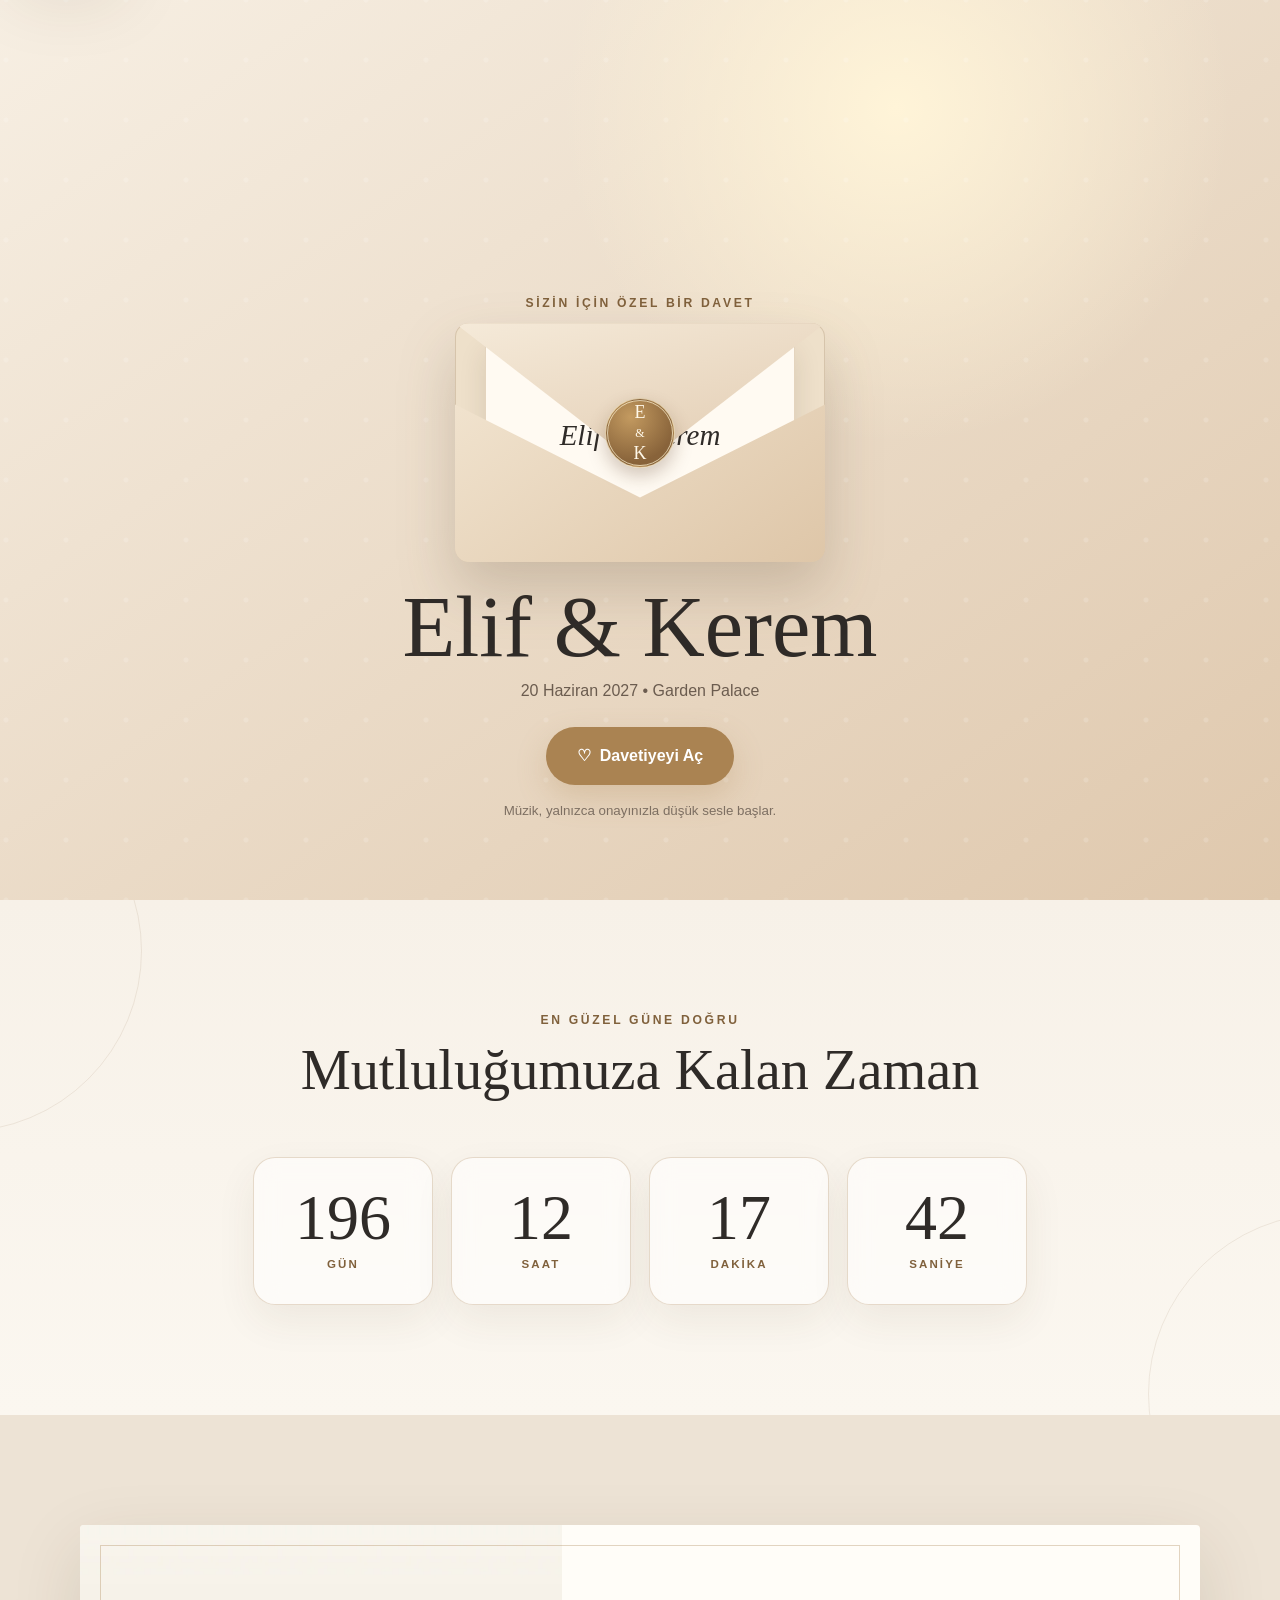
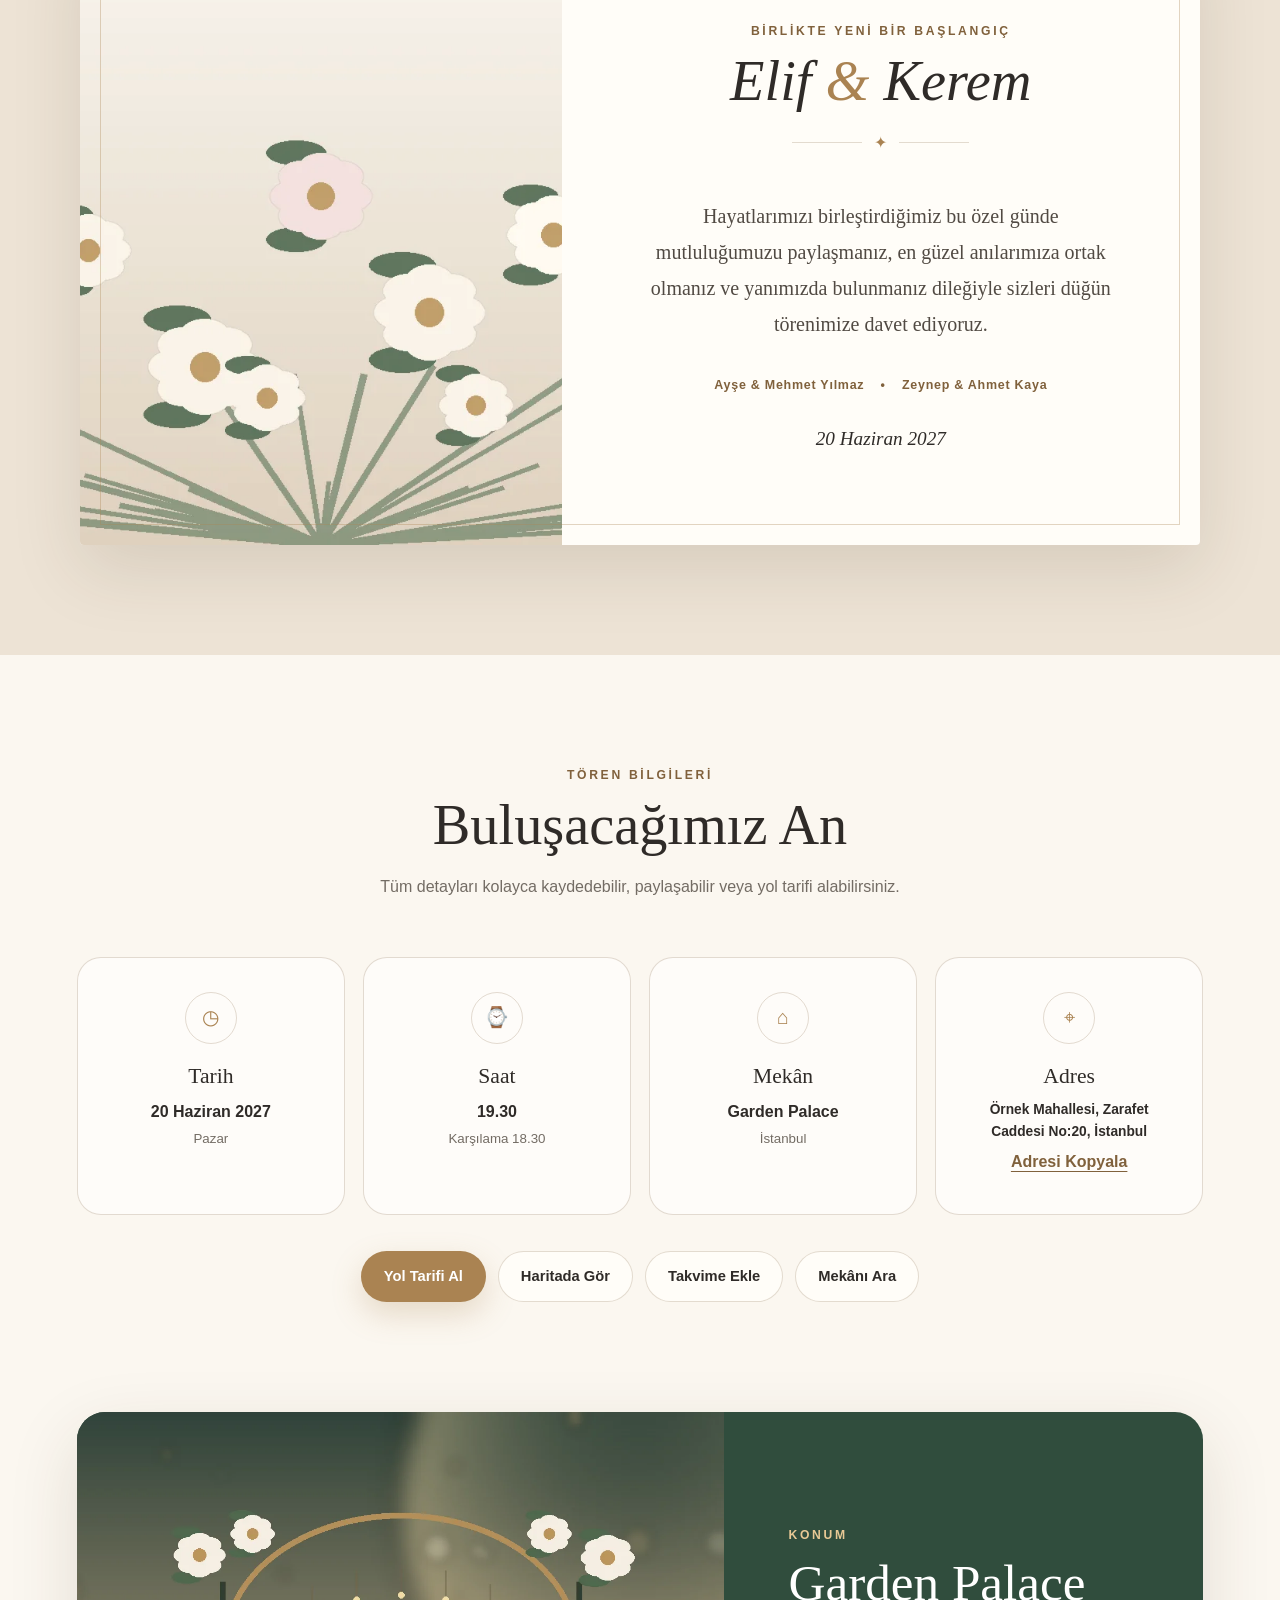
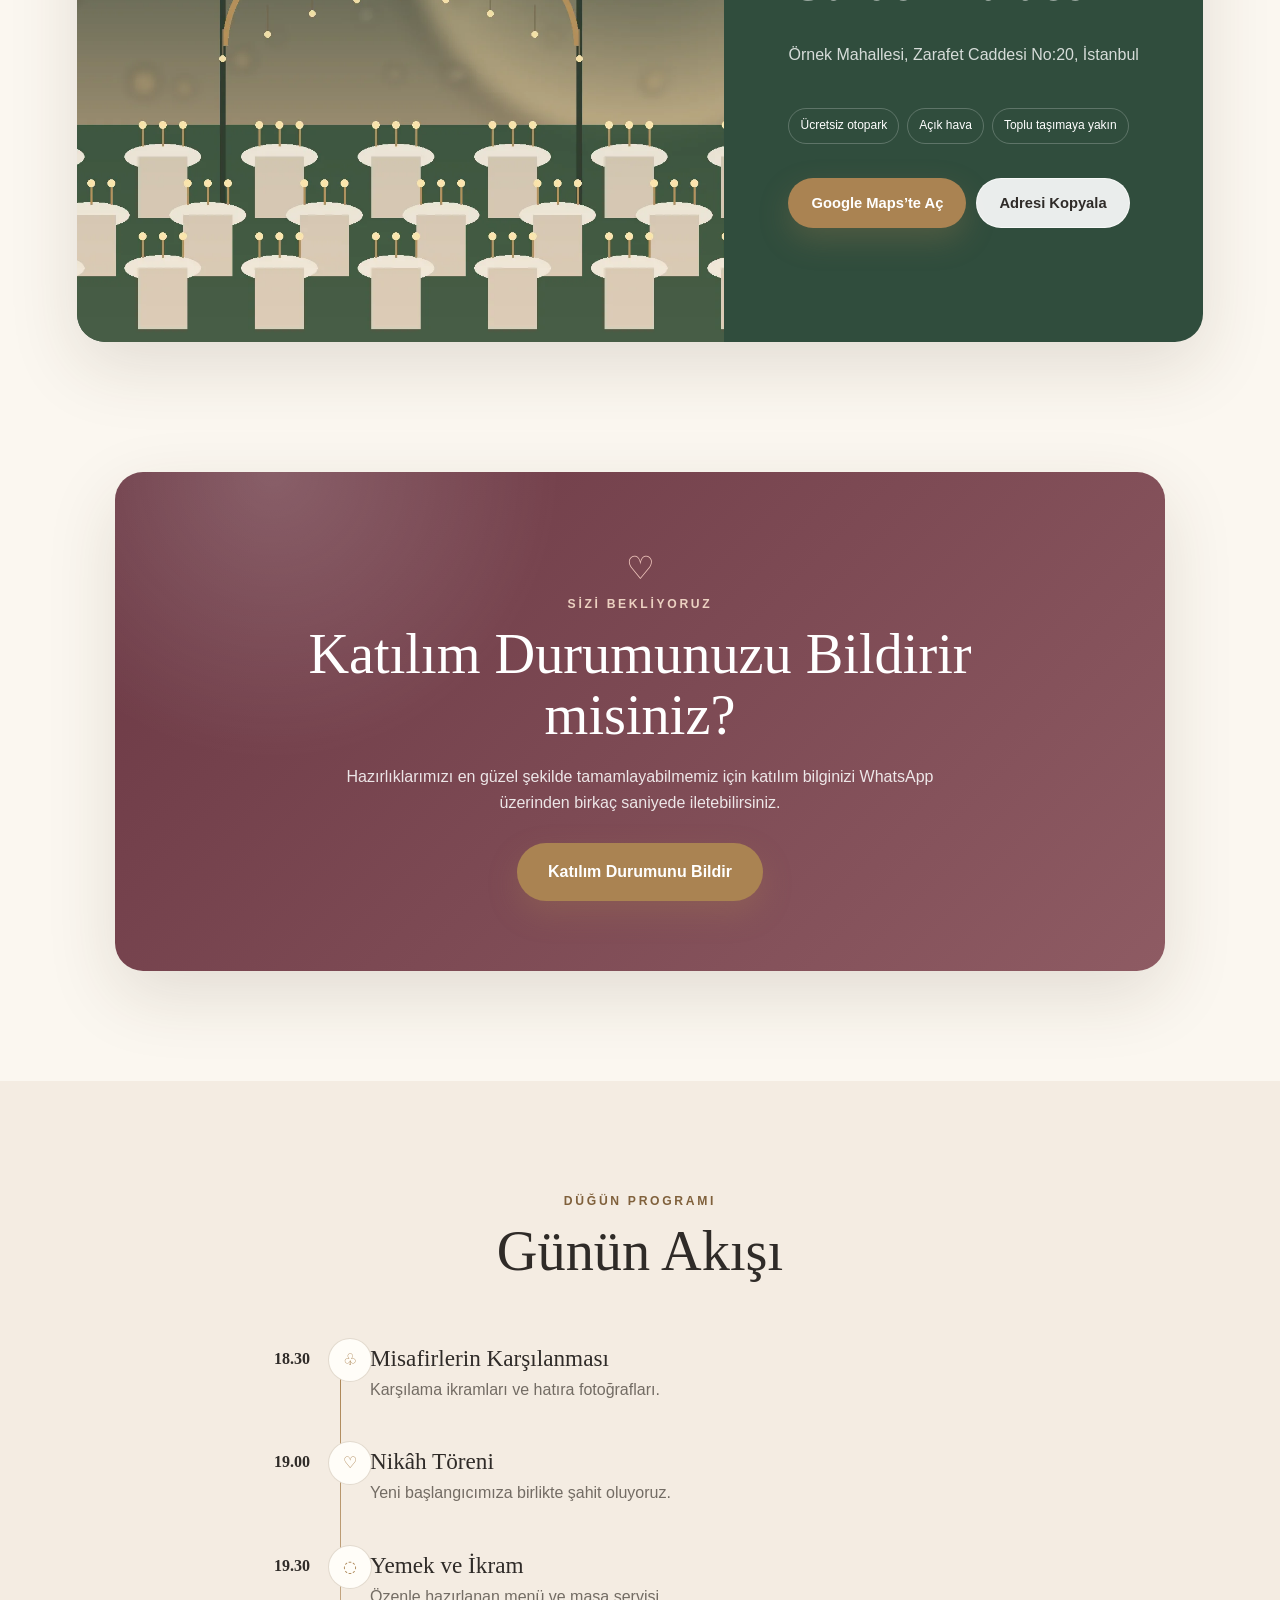
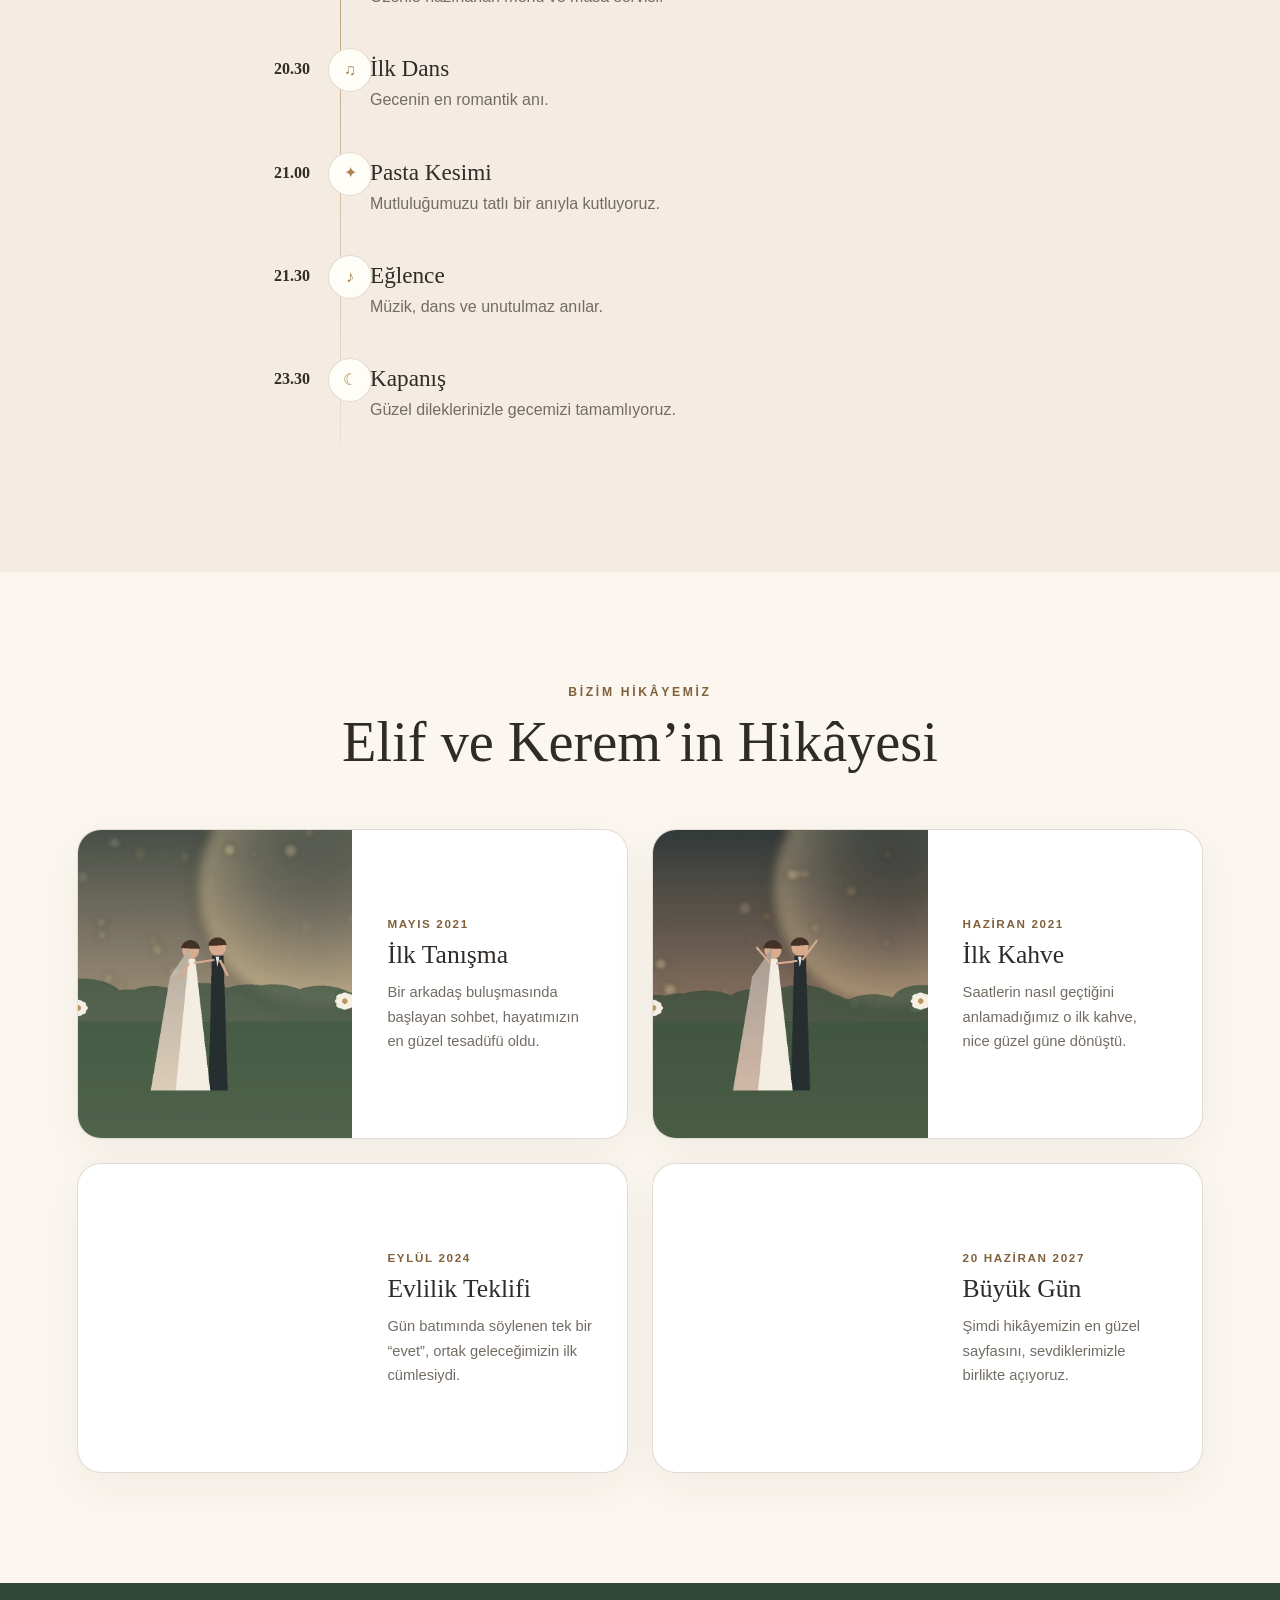
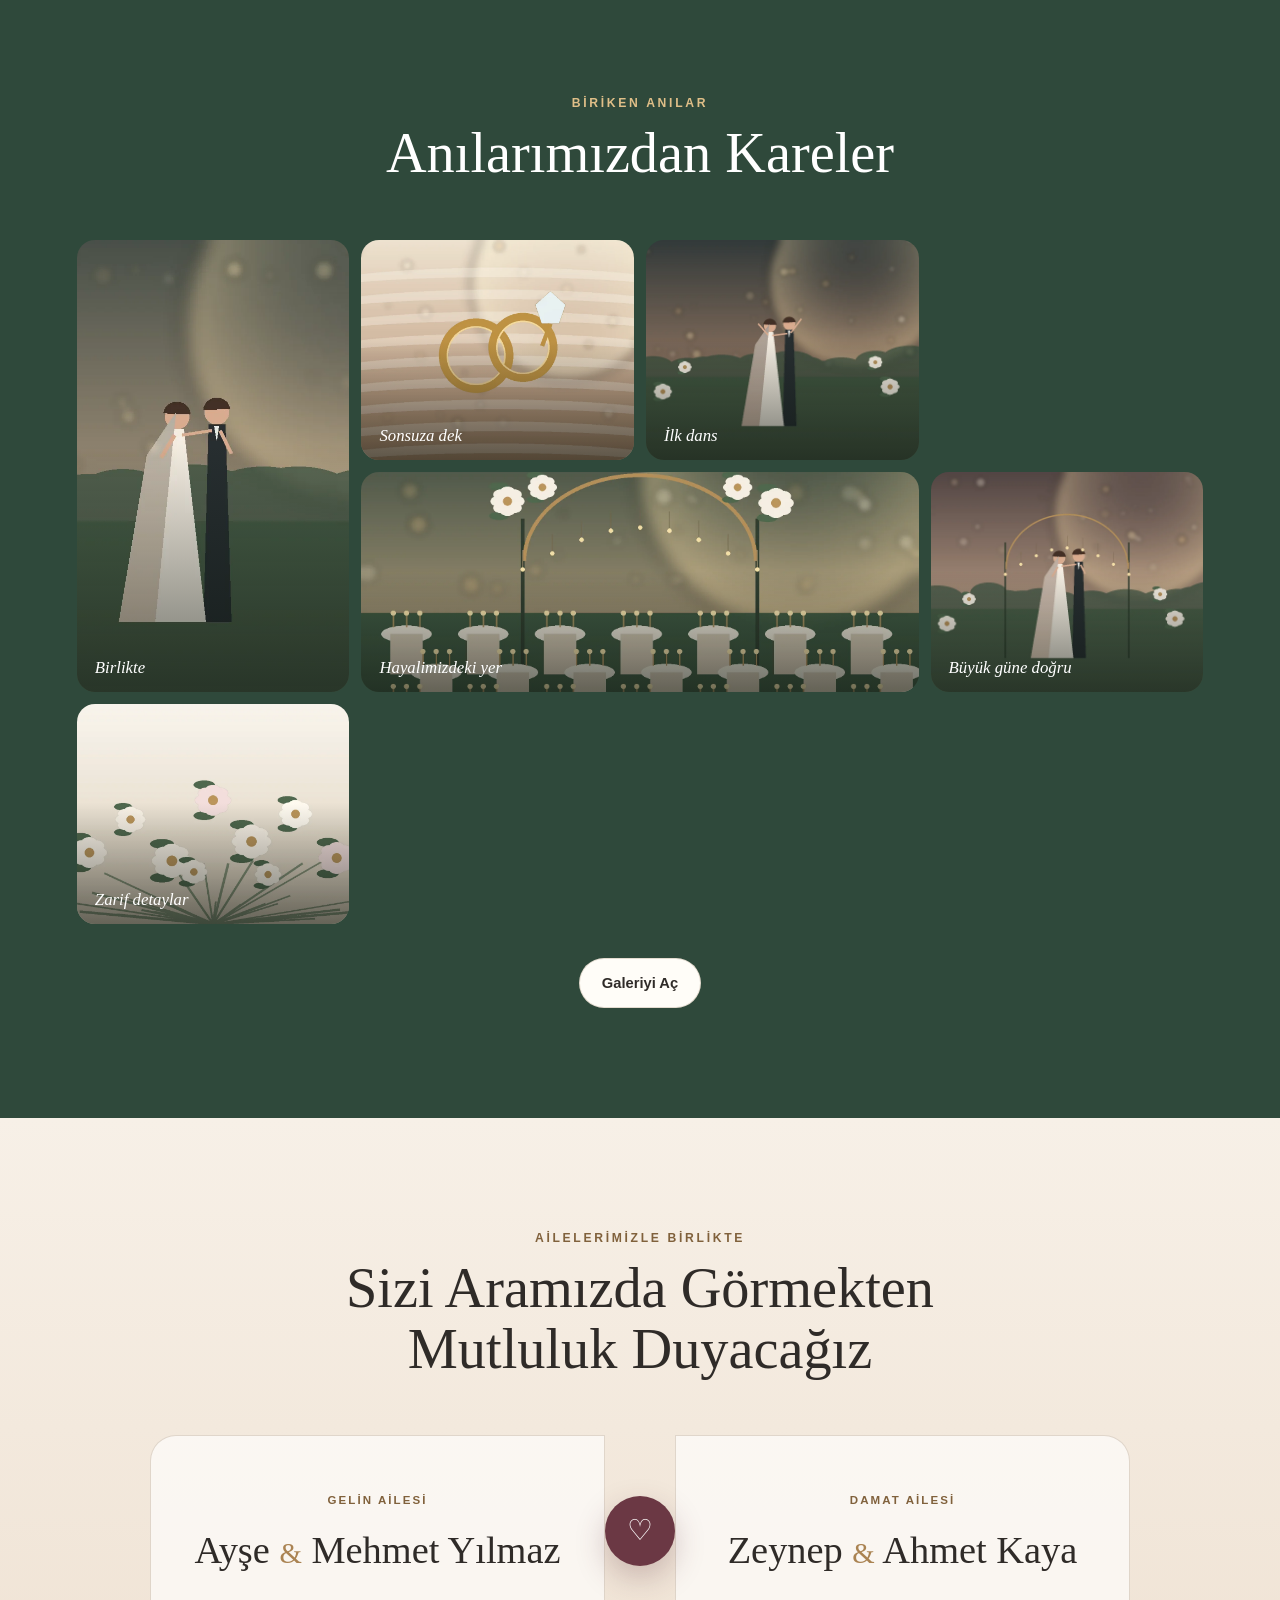
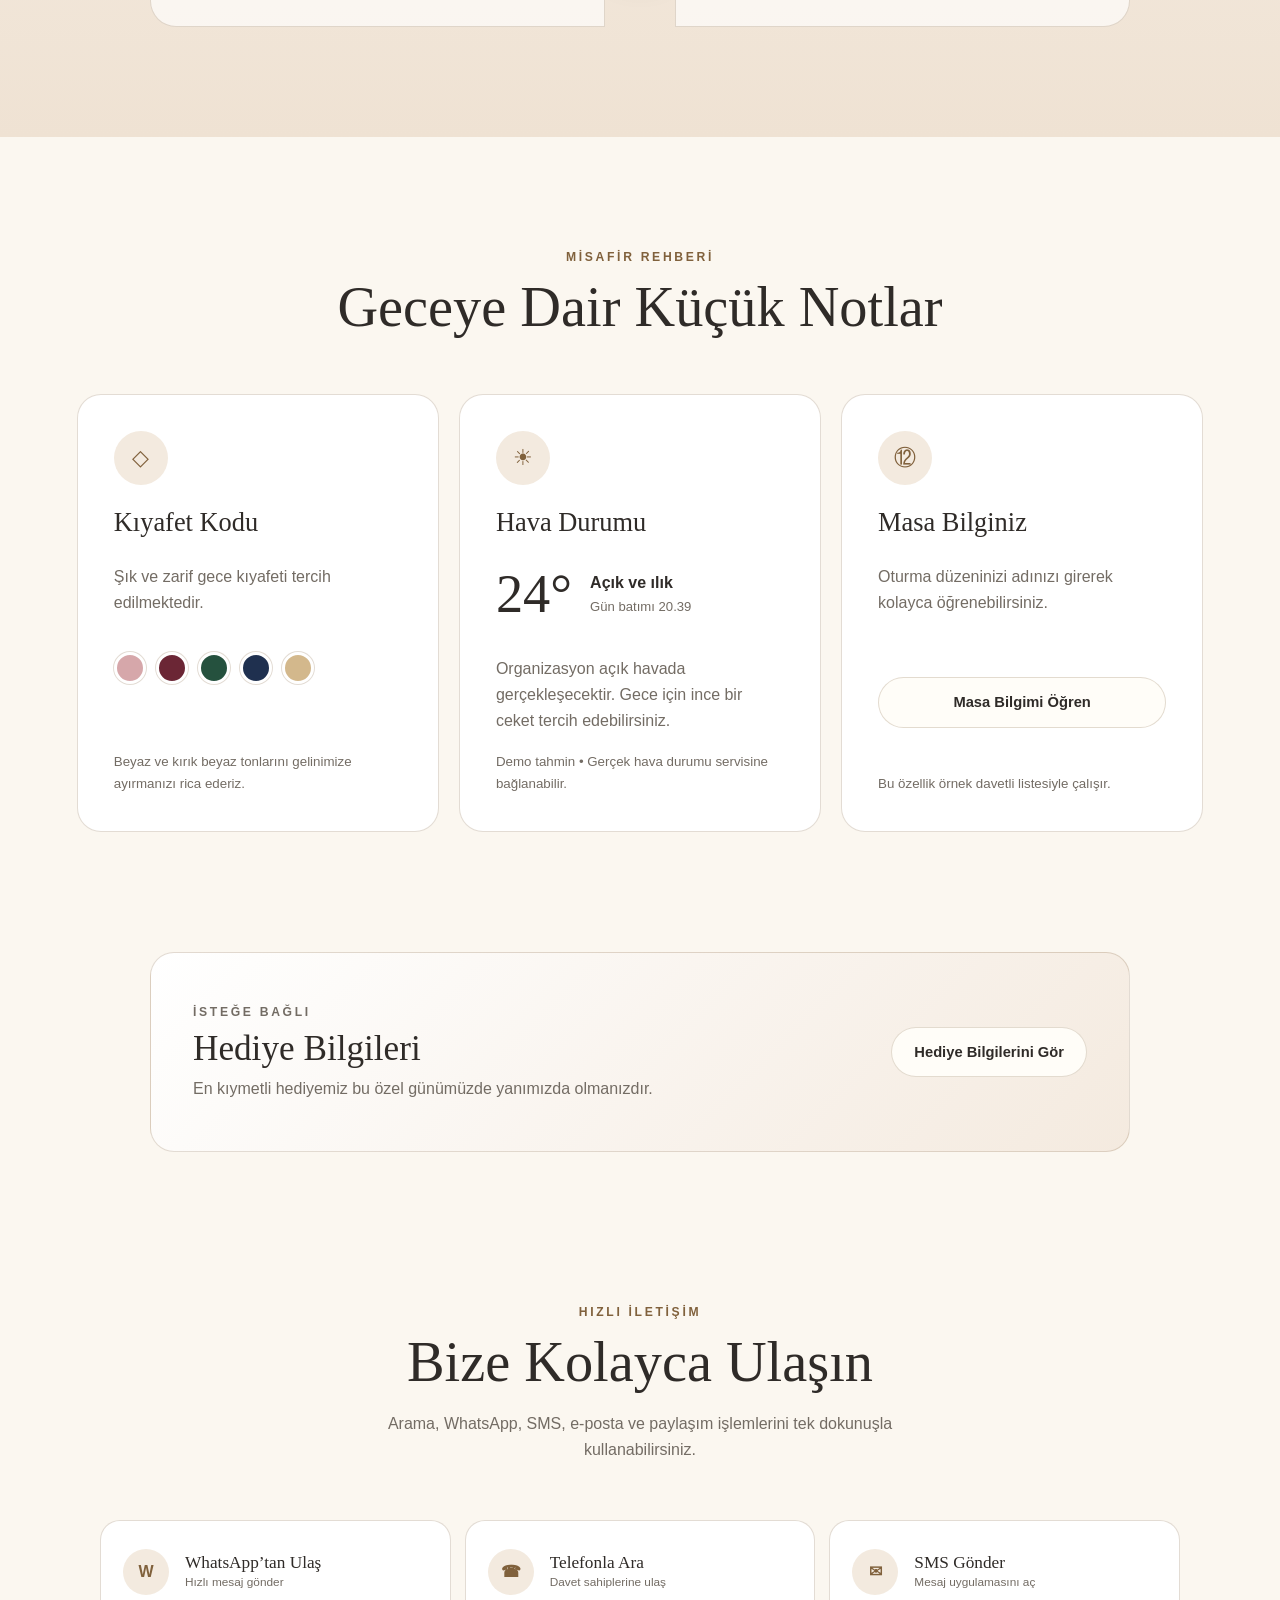
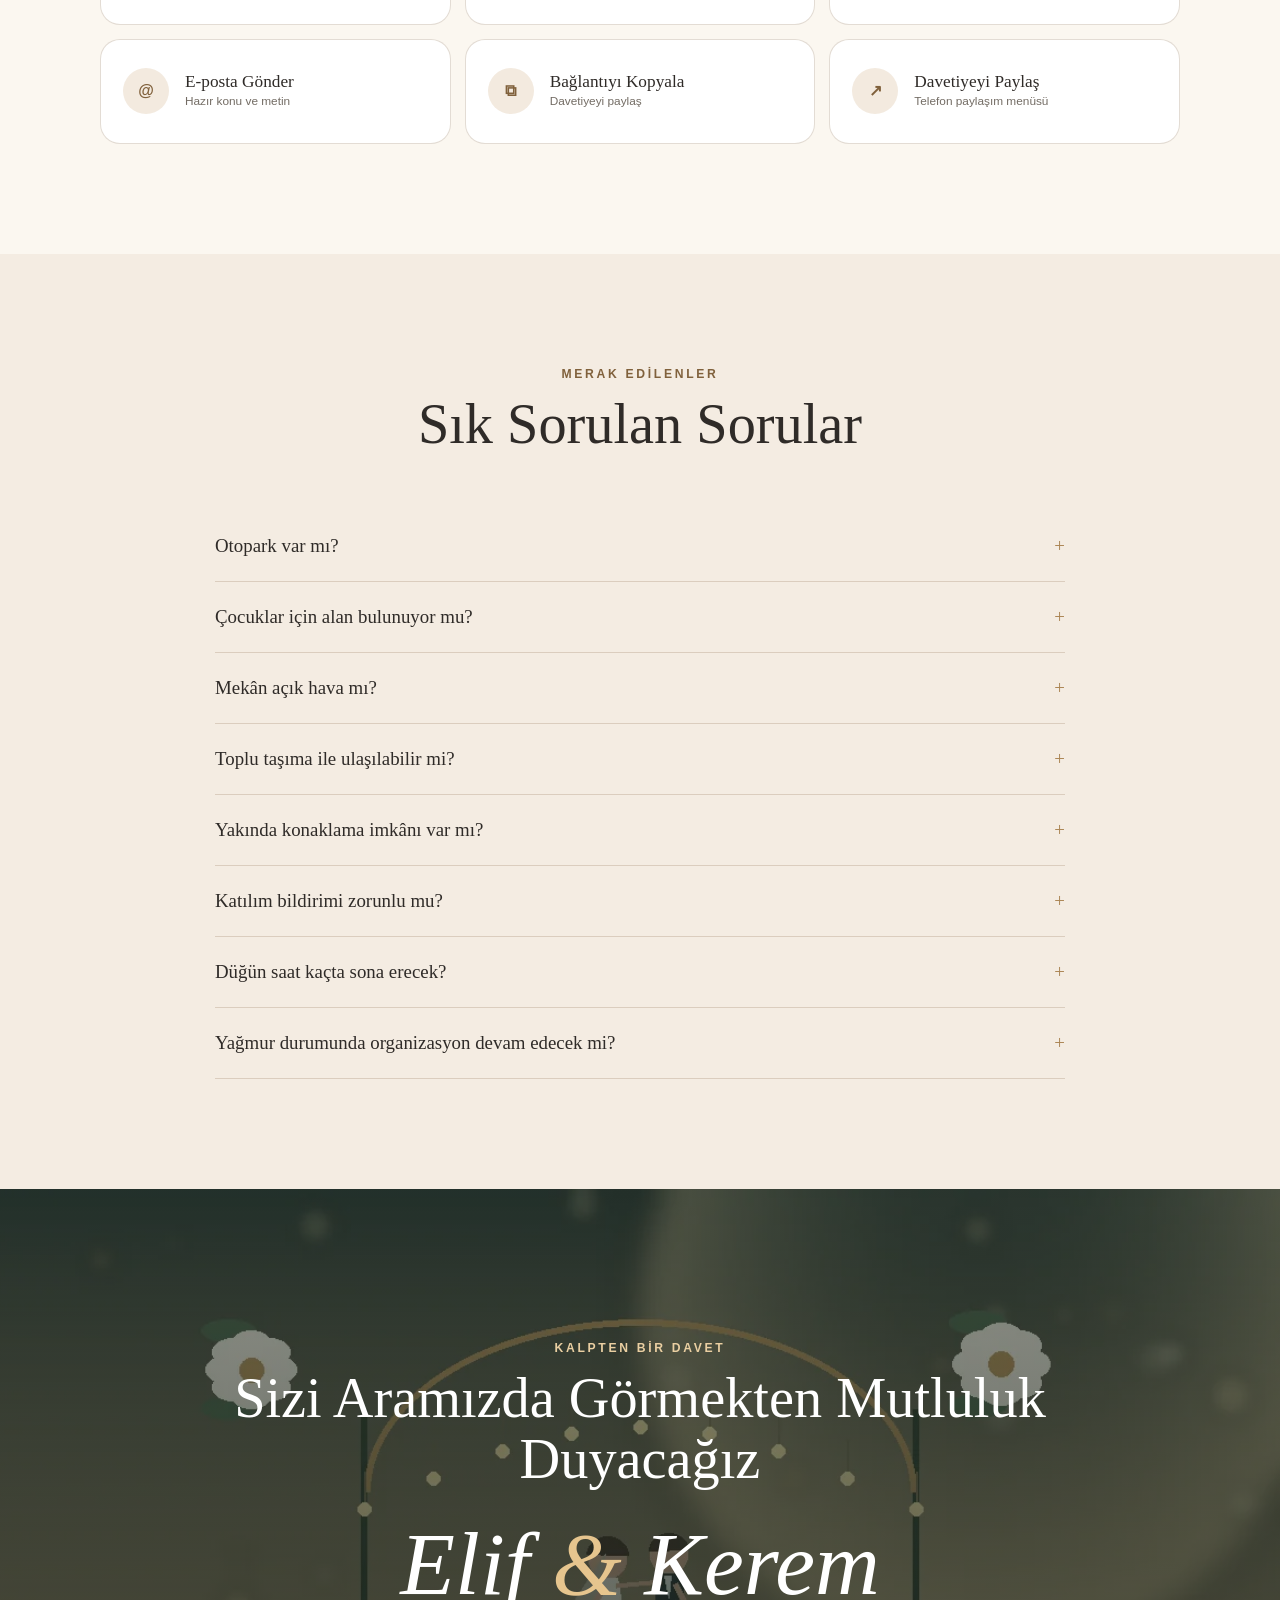
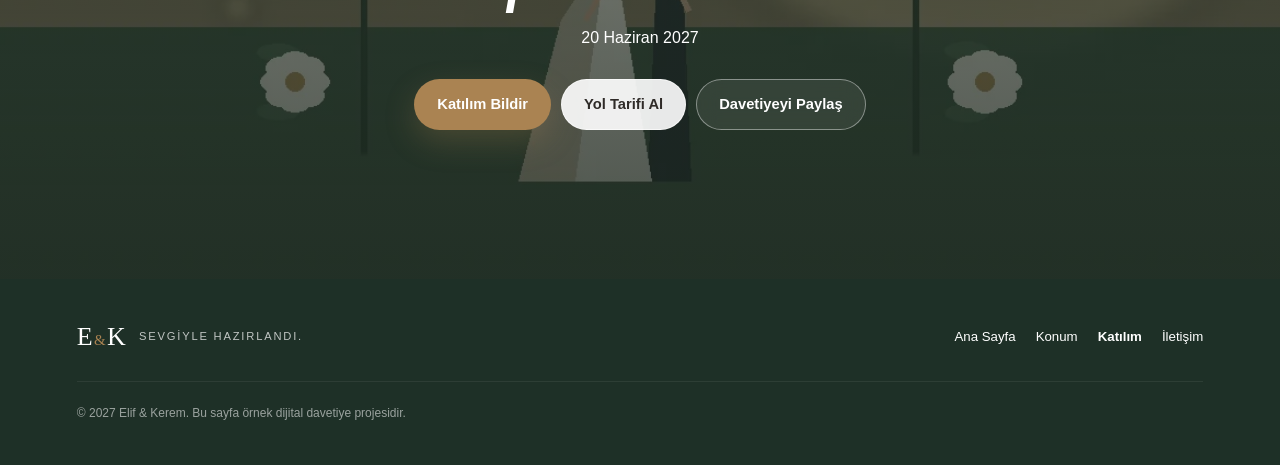
==== commit 56cca561: "gsdgsds" ====
--- a/index.html
+++ b/index.html
@@ -3,690 +3,292 @@
 <head>
   <meta charset="utf-8">
   <meta name="viewport" content="width=device-width, initial-scale=1, viewport-fit=cover">
-  <title>JETT İstanbul Taksi | 7/24 Taksi ve Havalimanı Transferi</title>
-  <meta name="description" content="JETT İstanbul Taksi ile İstanbul içi ulaşım, İstanbul Havalimanı ve Sabiha Gökçen transferi için 7/24 arayın veya WhatsApp’tan rezervasyon yapın.">
-  <meta name="robots" content="index, follow, max-image-preview:large">
-  <meta name="theme-color" content="#FFC400">
-  <meta name="format-detection" content="telephone=yes">
-  <link rel="canonical" href="https://jetistanbultaksi.com.tr/">
-
+  <title>Elif &amp; Kerem | Dijital Düğün Davetiyesi</title>
+  <meta name="description" content="Elif ve Kerem’in 20 Haziran 2027 tarihinde Garden Palace İstanbul’da gerçekleşecek düğün davetiyesi. Katılım bildirimi, yol tarifi ve etkinlik detayları.">
+  <meta name="robots" content="index,follow,max-image-preview:large">
+  <link rel="canonical" href="https://davetiye-ornek.com/">
+  <meta name="theme-color" content="#f5efe5">
+  <meta name="color-scheme" content="light">
+  <meta property="og:type" content="website">
   <meta property="og:locale" content="tr_TR">
-  <meta property="og:type" content="website">
-  <meta property="og:title" content="JETT İstanbul Taksi | 7/24 Taksi ve Havalimanı Transferi">
-  <meta property="og:description" content="İstanbul içi ulaşım, İstanbul Havalimanı ve Sabiha Gökçen transferi için telefon veya WhatsApp üzerinden rezervasyon yapın.">
-  <meta property="og:url" content="https://jetistanbultaksi.com.tr/">
-  <meta property="og:site_name" content="JETT İstanbul Taksi">
-  <meta property="og:image" content="https://jetistanbultaksi.com.tr/assets/images/og-jett-istanbul-taksi.jpg">
+  <meta property="og:title" content="Elif &amp; Kerem — Dijital Düğün Davetiyesi">
+  <meta property="og:description" content="Bir ömür sürecek mutluluğumuza davetlisiniz.">
+  <meta property="og:url" content="https://davetiye-ornek.com/">
+  <meta property="og:image" content="https://davetiye-ornek.com/assets/images/social-preview.webp">
   <meta property="og:image:width" content="1200">
   <meta property="og:image:height" content="630">
-  <meta property="og:image:alt" content="JETT İstanbul Taksi ve İstanbul silüeti">
-
   <meta name="twitter:card" content="summary_large_image">
-  <meta name="twitter:title" content="JETT İstanbul Taksi | 7/24 Taksi ve Havalimanı Transferi">
-  <meta name="twitter:description" content="İstanbul içi taksi ve havalimanı transfer talepleriniz için 7/24 iletişime geçin.">
-  <meta name="twitter:image" content="https://jetistanbultaksi.com.tr/assets/images/og-jett-istanbul-taksi.jpg">
-  <meta name="twitter:image:alt" content="JETT İstanbul Taksi ve İstanbul silüeti">
-
-  <link rel="icon" href="assets/images/favicon.svg" type="image/svg+xml">
-  <link rel="icon" href="assets/images/favicon-32x32.png" type="image/png" sizes="32x32">
-  <link rel="apple-touch-icon" href="assets/images/apple-touch-icon.png" sizes="180x180">
-  <link rel="manifest" href="manifest.webmanifest">
-
-  <link rel="preload" as="image" href="assets/images/hero-istanbul.avif" type="image/avif" media="(min-width: 769px)" fetchpriority="high">
-  <link rel="preload" as="image" href="assets/images/hero-istanbul-mobile.avif" type="image/avif" media="(max-width: 768px)" fetchpriority="high">
-  <link rel="stylesheet" href="assets/css/style.css">
-  <script src="assets/js/main.js" defer></script>
-
+  <meta name="twitter:title" content="Elif &amp; Kerem — Dijital Düğün Davetiyesi">
+  <meta name="twitter:description" content="Bir ömür sürecek mutluluğumuza davetlisiniz.">
+  <meta name="twitter:image" content="https://davetiye-ornek.com/assets/images/social-preview.webp">
+  <link rel="icon" href="favicon.svg" type="image/svg+xml">
+  <link rel="apple-touch-icon" href="apple-touch-icon.png" sizes="180x180">
+  <link rel="manifest" href="site.webmanifest">
+  <link rel="preload" href="assets/images/hero.webp" as="image" type="image/webp" fetchpriority="high">
+  <link rel="stylesheet" href="style.css">
   <script type="application/ld+json">
   {
-    "@context": "https://schema.org",
-    "@type": "TaxiService",
-    "@id": "https://jetistanbultaksi.com.tr/#taxi-service",
-    "name": "JETT İstanbul Taksi",
-    "url": "https://jetistanbultaksi.com.tr/",
-    "logo": "https://jetistanbultaksi.com.tr/assets/images/jett-logo.png",
-    "image": "https://jetistanbultaksi.com.tr/assets/images/og-jett-istanbul-taksi.jpg",
-    "telephone": "+905366161263",
-    "description": "İstanbul içi ulaşım, İstanbul Havalimanı ve Sabiha Gökçen transfer talepleri için telefon ve WhatsApp üzerinden ulaşılabilen profesyonel taksi ve transfer hizmeti.",
-    "areaServed": {
-      "@type": "City",
-      "name": "İstanbul"
-    },
-    "openingHours": "Mo-Su 00:00-23:59",
-    "contactPoint": {
-      "@type": "ContactPoint",
-      "telephone": "+905366161263",
-      "contactType": "reservations",
-      "availableLanguage": "Turkish",
-      "areaServed": "TR"
-    }
-  }
-  </script>
-  <script type="application/ld+json">
-  {
-    "@context": "https://schema.org",
-    "@type": "WebSite",
-    "@id": "https://jetistanbultaksi.com.tr/#website",
-    "url": "https://jetistanbultaksi.com.tr/",
-    "name": "JETT İstanbul Taksi",
-    "inLanguage": "tr-TR",
-    "publisher": {
-      "@id": "https://jetistanbultaksi.com.tr/#taxi-service"
-    }
-  }
-  </script>
-  <script type="application/ld+json">
-  {
-    "@context": "https://schema.org",
-    "@type": "FAQPage",
-    "mainEntity": [
-      {
-        "@type": "Question",
-        "name": "JETT İstanbul Taksi hangi saatlerde hizmet veriyor?",
-        "acceptedAnswer": {
-          "@type": "Answer",
-          "text": "Telefon ve WhatsApp üzerinden 7 gün 24 saat iletişime geçebilirsiniz."
-        }
-      },
-      {
-        "@type": "Question",
-        "name": "İstanbul Havalimanı transferi yapıyor musunuz?",
-        "acceptedAnswer": {
-          "@type": "Answer",
-          "text": "İstanbul Havalimanı ulaşım ve transfer talepleriniz için telefon veya WhatsApp üzerinden rezervasyon oluşturabilirsiniz."
-        }
-      },
-      {
-        "@type": "Question",
-        "name": "Sabiha Gökçen transfer hizmetiniz var mı?",
-        "acceptedAnswer": {
-          "@type": "Answer",
-          "text": "Sabiha Gökçen Havalimanı transfer talepleriniz için yolculuk tarihini ve konum bilgilerini paylaşarak rezervasyon yapabilirsiniz."
-        }
-      },
-      {
-        "@type": "Question",
-        "name": "Rezervasyon nasıl yapabilirim?",
-        "acceptedAnswer": {
-          "@type": "Answer",
-          "text": "0536 616 12 63 numaralı telefonu arayabilir veya WhatsApp rezervasyon formunu kullanabilirsiniz."
-        }
-      },
-      {
-        "@type": "Question",
-        "name": "İstanbul’un hangi bölgelerinde hizmet veriyorsunuz?",
-        "acceptedAnswer": {
-          "@type": "Answer",
-          "text": "İstanbul’un Avrupa ve Anadolu Yakası’ndaki farklı bölgeleri için bizimle iletişime geçebilirsiniz."
-        }
-      },
-      {
-        "@type": "Question",
-        "name": "Kurumsal ulaşım hizmeti veriyor musunuz?",
-        "acceptedAnswer": {
-          "@type": "Answer",
-          "text": "Şirketler, çalışanlar, yöneticiler ve iş misafirleri için kurumsal ulaşım talepleri değerlendirilmektedir."
-        }
-      }
-    ]
+    "@context":"https://schema.org",
+    "@type":"Event",
+    "name":"Elif ve Kerem'in Düğünü",
+    "startDate":"2027-06-20T19:30:00+03:00",
+    "endDate":"2027-06-20T23:30:00+03:00",
+    "eventAttendanceMode":"https://schema.org/OfflineEventAttendanceMode",
+    "eventStatus":"https://schema.org/EventScheduled",
+    "image":["https://davetiye-ornek.com/assets/images/social-preview.webp"],
+    "description":"Elif ve Kerem'in düğün davetiyesi.",
+    "location":{"@type":"Place","name":"Garden Palace","address":{"@type":"PostalAddress","streetAddress":"Örnek Mahallesi, Zarafet Caddesi No:20","addressLocality":"İstanbul","addressCountry":"TR"}},
+    "organizer":{"@type":"Person","name":"Elif & Kerem"}
   }
   </script>
 </head>
-<body>
-  <a class="skip-link" href="#ana-icerik">İçeriğe geç</a>
-
-  <svg class="svg-sprite" aria-hidden="true" focusable="false">
-    <symbol id="icon-phone" viewBox="0 0 24 24">
-      <path d="M7.2 3.5 9.4 8a1.5 1.5 0 0 1-.35 1.75l-1.28 1.2a15 15 0 0 0 5.3 5.3l1.2-1.28a1.5 1.5 0 0 1 1.75-.35l4.48 2.2a1.5 1.5 0 0 1 .82 1.5v1.4a2 2 0 0 1-2 2C10 21.72 2.28 14 2.28 4.7a2 2 0 0 1 2-2h1.4a1.5 1.5 0 0 1 1.52.8Z"/>
-    </symbol>
-    <symbol id="icon-whatsapp" viewBox="0 0 24 24">
-      <path d="M20.5 3.5A11.82 11.82 0 0 0 12.05 0C5.47 0 .12 5.35.12 11.93c0 2.1.55 4.16 1.6 5.97L0 24l6.25-1.64a11.9 11.9 0 0 0 5.8 1.48h.01C18.64 23.84 24 18.49 24 11.91c0-3.18-1.24-6.17-3.5-8.41ZM12.05 21.83h-.01a9.9 9.9 0 0 1-5.05-1.38l-.36-.21-3.71.97.99-3.62-.23-.37a9.9 9.9 0 0 1-1.52-5.29c0-5.47 4.45-9.92 9.93-9.92a9.86 9.86 0 0 1 7.03 2.92 9.86 9.86 0 0 1 2.91 7c-.01 5.47-4.46 9.9-9.98 9.9Zm5.44-7.42c-.3-.15-1.76-.87-2.03-.97-.27-.1-.47-.15-.67.15-.2.3-.77.97-.94 1.17-.17.2-.35.22-.65.07-.3-.15-1.26-.46-2.4-1.48a8.98 8.98 0 0 1-1.66-2.06c-.17-.3-.02-.46.13-.61.13-.13.3-.35.45-.52.15-.18.2-.3.3-.5.1-.2.05-.37-.02-.52-.08-.15-.67-1.61-.92-2.21-.24-.58-.49-.5-.67-.51h-.57c-.2 0-.52.08-.8.37-.27.3-1.04 1.02-1.04 2.48s1.07 2.88 1.22 3.08c.15.2 2.1 3.2 5.08 4.49.71.3 1.26.49 1.69.63.71.23 1.36.2 1.87.12.57-.08 1.76-.72 2.01-1.41.25-.7.25-1.3.17-1.42-.07-.13-.27-.2-.57-.35Z"/>
-    </symbol>
-    <symbol id="icon-calendar" viewBox="0 0 24 24">
-      <path d="M7 2v3M17 2v3M3.5 9h17M5.5 4h13a2 2 0 0 1 2 2v13a2 2 0 0 1-2 2h-13a2 2 0 0 1-2-2V6a2 2 0 0 1 2-2Z"/>
-    </symbol>
-    <symbol id="icon-clock" viewBox="0 0 24 24">
-      <circle cx="12" cy="12" r="9"/><path d="M12 7v5l3 2"/>
-    </symbol>
-    <symbol id="icon-pin" viewBox="0 0 24 24">
-      <path d="M12 22s7-6.2 7-13a7 7 0 1 0-14 0c0 6.8 7 13 7 13Z"/><circle cx="12" cy="9" r="2.3"/>
-    </symbol>
-    <symbol id="icon-user" viewBox="0 0 24 24">
-      <circle cx="12" cy="8" r="3.5"/><path d="M5 21a7 7 0 0 1 14 0"/>
-    </symbol>
-    <symbol id="icon-users" viewBox="0 0 24 24">
-      <circle cx="9" cy="8" r="3"/><circle cx="17" cy="9" r="2.3"/><path d="M3 20a6 6 0 0 1 12 0M15 15a5 5 0 0 1 6 5"/>
-    </symbol>
-    <symbol id="icon-plane" viewBox="0 0 24 24">
-      <path d="m3 13 7.2-1.4 4.4-7.4a2 2 0 0 1 3.2-.4c.6.6.75 1.5.36 2.25L15 12.1l4.8 1.3a1.5 1.5 0 0 1 .96 2.1 1.5 1.5 0 0 1-1.7.78L14 15.3l-2.7 4.1-2.2-.6 1.1-4.2-4.4-1.2-1.5 1.7-1.3-.35Z"/>
-    </symbol>
-    <symbol id="icon-route" viewBox="0 0 24 24">
-      <circle cx="6" cy="18" r="2.5"/><circle cx="18" cy="6" r="2.5"/><path d="M8.5 18h2.2a3 3 0 0 0 3-3v-6a3 3 0 0 1 3-3"/>
-    </symbol>
-    <symbol id="icon-briefcase" viewBox="0 0 24 24">
-      <rect x="3" y="7" width="18" height="13" rx="2"/><path d="M9 7V4h6v3M3 12h18M10 12v2h4v-2"/>
-    </symbol>
-    <symbol id="icon-building" viewBox="0 0 24 24">
-      <path d="M4 21V4h10v17M14 9h6v12M8 8h2M8 12h2M8 16h2M17 13h1M17 17h1M2 21h20"/>
-    </symbol>
-    <symbol id="icon-event" viewBox="0 0 24 24">
-      <path d="M12 3 14.2 8l5.3.45-4 3.5 1.2 5.2L12 14.4l-4.7 2.75 1.2-5.2-4-3.5L9.8 8Z"/>
-    </symbol>
-    <symbol id="icon-shield" viewBox="0 0 24 24">
-      <path d="M12 2.5 20 6v5.5c0 5-3.3 8.3-8 10-4.7-1.7-8-5-8-10V6Z"/><path d="m8.5 12 2.2 2.2 4.8-5"/>
-    </symbol>
-    <symbol id="icon-check" viewBox="0 0 24 24"><path d="m5 12.5 4.2 4.2L19 7"/></symbol>
-    <symbol id="icon-arrow" viewBox="0 0 24 24"><path d="M5 12h14M14 7l5 5-5 5"/></symbol>
-    <symbol id="icon-chevron" viewBox="0 0 24 24"><path d="m7 9 5 5 5-5"/></symbol>
-    <symbol id="icon-menu" viewBox="0 0 24 24"><path d="M4 7h16M4 12h16M4 17h16"/></symbol>
-    <symbol id="icon-close" viewBox="0 0 24 24"><path d="m6 6 12 12M18 6 6 18"/></symbol>
-  </svg>
-
-  <header class="site-header" data-header>
-    <div class="container header-inner">
-      <a class="brand" href="#ana-sayfa" aria-label="JETT İstanbul Taksi ana sayfa">
-        <img src="assets/images/jett-logo.webp" width="1100" height="282" alt="JETT İstanbul Taksi">
-      </a>
-
-      <nav class="desktop-nav" aria-label="Ana menü">
-        <a href="#ana-sayfa">Ana Sayfa</a>
-        <a href="#hizmetler">Hizmetler</a>
-        <a href="#havalimani-transferi">Havalimanı Transferi</a>
-        <a href="#kurumsal">Kurumsal</a>
-        <a href="#sss">Sık Sorulanlar</a>
-        <a href="#iletisim">İletişim</a>
-      </nav>
-
-      <div class="header-actions">
-        <a class="icon-button header-whatsapp" href="https://wa.me/905366161263?text=Merhaba%20JETT%20%C4%B0stanbul%20Taksi%2C%20ula%C5%9F%C4%B1m%20ve%20rezervasyon%20hakk%C4%B1nda%20bilgi%20almak%20istiyorum." target="_blank" rel="noopener noreferrer" aria-label="WhatsApp’tan JETT İstanbul Taksi’ye yaz">
-          <svg aria-hidden="true"><use href="#icon-whatsapp"></use></svg>
-        </a>
-        <a class="button button-primary header-call" href="tel:+905366161263">
-          <svg aria-hidden="true"><use href="#icon-phone"></use></svg>
-          <span>Hemen Ara</span>
-        </a>
-        <button class="menu-toggle" type="button" aria-expanded="false" aria-controls="mobile-menu" aria-label="Menüyü aç" data-menu-toggle>
-          <svg class="menu-icon" aria-hidden="true"><use href="#icon-menu"></use></svg>
-          <svg class="close-icon" aria-hidden="true"><use href="#icon-close"></use></svg>
-        </button>
-      </div>
+<body class="is-locked">
+  <a class="skip-link" href="#main">İçeriğe geç</a>
+
+  <div class="opening" id="opening" role="dialog" aria-modal="true" aria-labelledby="openingTitle">
+    <div class="opening-glow" aria-hidden="true"></div>
+    <div class="petals" aria-hidden="true"><i></i><i></i><i></i><i></i><i></i><i></i></div>
+    <div class="opening-card">
+      <p class="eyebrow">Sizin için özel bir davet</p>
+      <div class="envelope" aria-hidden="true">
+        <div class="envelope-back"></div>
+        <div class="invitation-sheet"><span>Elif</span><b>&amp;</b><span>Kerem</span></div>
+        <div class="envelope-front"></div>
+        <div class="envelope-flap"></div>
+        <div class="seal">E<span>&amp;</span>K</div>
+      </div>
+      <h1 id="openingTitle">Elif &amp; Kerem</h1>
+      <p>20 Haziran 2027 • Garden Palace</p>
+      <button class="button button-primary button-large" id="openInvitation" type="button">
+        <span class="button-icon" aria-hidden="true">♡</span> Davetiyeyi Aç
+      </button>
+      <small>Müzik, yalnızca onayınızla düşük sesle başlar.</small>
     </div>
-
-    <div class="mobile-menu" id="mobile-menu" data-mobile-menu hidden>
-      <nav class="mobile-nav" aria-label="Mobil menü">
-        <a href="#ana-sayfa">Ana Sayfa</a>
-        <a href="#hizmetler">Hizmetler</a>
-        <a href="#havalimani-transferi">Havalimanı Transferi</a>
-        <a href="#kurumsal">Kurumsal</a>
-        <a href="#sss">Sık Sorulanlar</a>
-        <a href="#iletisim">İletişim</a>
-      </nav>
-      <div class="mobile-menu-actions">
-        <a class="button button-primary" href="tel:+905366161263">
-          <svg aria-hidden="true"><use href="#icon-phone"></use></svg>
-          0536 616 12 63
-        </a>
-        <a class="button button-whatsapp" href="https://wa.me/905366161263?text=Merhaba%20JETT%20%C4%B0stanbul%20Taksi%2C%20ula%C5%9F%C4%B1m%20ve%20rezervasyon%20hakk%C4%B1nda%20bilgi%20almak%20istiyorum." target="_blank" rel="noopener noreferrer">
-          <svg aria-hidden="true"><use href="#icon-whatsapp"></use></svg>
-          WhatsApp’tan Yaz
-        </a>
-      </div>
+  </div>
+
+  <header class="site-header" id="siteHeader">
+    <a class="brand" href="#home" aria-label="Elif ve Kerem ana sayfa">
+      <span class="brand-mark">E<span>&amp;</span>K</span>
+      <span class="brand-date">20.06.2027</span>
+    </a>
+    <nav class="desktop-nav" aria-label="Ana navigasyon">
+      <a href="#invitation">Davetiye</a><a href="#details">Detaylar</a><a href="#story">Hikâyemiz</a><a href="#gallery">Galeri</a><a href="#faq">SSS</a>
+    </nav>
+    <button class="header-rsvp js-open-rsvp" type="button">Katılım Bildir</button>
+  </header>
+
+  <main id="main">
+    <section class="hero" id="home" aria-labelledby="heroTitle">
+      <img class="hero-media" src="assets/images/hero.webp" width="1920" height="1280" alt="Gün batımında çiçeklerle süslenmiş kır düğünü alanında gelin ve damat" fetchpriority="high" decoding="async">
+      <div class="hero-overlay"></div>
+      <div class="hero-content reveal">
+        <p class="hero-kicker">Düğün Davetiyesi</p>
+        <h2 id="heroTitle"><span data-config="brideName">Elif</span> <em>&amp;</em> <span data-config="groomName">Kerem</span></h2>
+        <p class="hero-date" data-date-long>20 Haziran 2027</p>
+        <p class="hero-slogan">Bir Ömür Sürecek Mutluluğumuza Davetlisiniz</p>
+        <p class="hero-place"><span data-config="venueName">Garden Palace</span> — İstanbul</p>
+        <div class="hero-actions">
+          <a class="button button-light" href="#invitation">Daveti İncele</a>
+          <button class="button button-primary js-open-rsvp" type="button">Katılım Bildir</button>
+          <a class="button button-ghost js-map-link" href="#" target="_blank" rel="noopener noreferrer">Yol Tarifi Al</a>
+          <button class="button button-ghost js-open-calendar" type="button">Takvime Ekle</button>
+        </div>
+      </div>
+      <a class="scroll-cue" href="#countdown" aria-label="Aşağı kaydır"><span></span></a>
+    </section>
+
+    <section class="countdown-section section" id="countdown" aria-labelledby="countdownTitle">
+      <div class="section-heading reveal">
+        <p class="eyebrow">En güzel güne doğru</p>
+        <h2 id="countdownTitle">Mutluluğumuza Kalan Zaman</h2>
+      </div>
+      <div class="countdown reveal" id="countdownGrid" aria-live="polite">
+        <div><strong id="days">000</strong><span>Gün</span></div>
+        <div><strong id="hours">00</strong><span>Saat</span></div>
+        <div><strong id="minutes">00</strong><span>Dakika</span></div>
+        <div><strong id="seconds">00</strong><span>Saniye</span></div>
+      </div>
+      <p class="countdown-ended" id="countdownEnded" hidden>Bu güzel günümüzde yanımızda olduğunuz için teşekkür ederiz.</p>
+    </section>
+
+    <section class="invitation section paper-section" id="invitation" aria-labelledby="invitationTitle">
+      <div class="paper-card reveal">
+        <img src="assets/images/flowers.webp" width="1200" height="800" alt="Beyaz gül, şakayık ve okaliptüslerden oluşan zarif çiçek düzenlemesi" loading="lazy" decoding="async">
+        <div class="paper-content">
+          <p class="eyebrow">Birlikte yeni bir başlangıç</p>
+          <h2 id="invitationTitle"><span data-config="brideName">Elif</span> <em>&amp;</em> <span data-config="groomName">Kerem</span></h2>
+          <div class="ornament" aria-hidden="true">✦</div>
+          <p class="invitation-copy" data-config="invitationText">Hayatlarımızı birleştirdiğimiz bu özel günde mutluluğumuzu paylaşmanız, en güzel anılarımıza ortak olmanız ve yanımızda bulunmanız dileğiyle sizleri düğün törenimize davet ediyoruz.</p>
+          <p class="families-inline">Ayşe &amp; Mehmet Yılmaz <span>•</span> Zeynep &amp; Ahmet Kaya</p>
+          <p class="paper-date" data-date-long>20 Haziran 2027</p>
+        </div>
+      </div>
+    </section>
+
+    <section class="details section" id="details" aria-labelledby="detailsTitle">
+      <div class="section-heading reveal"><p class="eyebrow">Tören bilgileri</p><h2 id="detailsTitle">Buluşacağımız An</h2><p>Tüm detayları kolayca kaydedebilir, paylaşabilir veya yol tarifi alabilirsiniz.</p></div>
+      <div class="detail-grid">
+        <article class="detail-card reveal"><span class="detail-icon" aria-hidden="true">◷</span><h3>Tarih</h3><p data-date-long>20 Haziran 2027</p><small>Pazar</small></article>
+        <article class="detail-card reveal"><span class="detail-icon" aria-hidden="true">⌚</span><h3>Saat</h3><p>19.30</p><small>Karşılama 18.30</small></article>
+        <article class="detail-card reveal"><span class="detail-icon" aria-hidden="true">⌂</span><h3>Mekân</h3><p data-config="venueName">Garden Palace</p><small>İstanbul</small></article>
+        <article class="detail-card reveal"><span class="detail-icon" aria-hidden="true">⌖</span><h3>Adres</h3><p class="detail-address" data-config="address">Örnek Mahallesi, Zarafet Caddesi No:20, İstanbul</p><button class="text-button js-copy-address" type="button">Adresi Kopyala</button></article>
+      </div>
+      <div class="action-cluster reveal">
+        <a class="button button-primary js-map-link" href="#" target="_blank" rel="noopener noreferrer">Yol Tarifi Al</a>
+        <a class="button button-secondary js-map-link" href="#" target="_blank" rel="noopener noreferrer">Haritada Gör</a>
+        <button class="button button-secondary js-open-calendar" type="button">Takvime Ekle</button>
+        <a class="button button-secondary js-phone-link" href="#">Mekânı Ara</a>
+      </div>
+    </section>
+
+    <section class="map-section section" id="location" aria-labelledby="locationTitle">
+      <div class="map-card reveal">
+        <img src="assets/images/venue.webp" width="1600" height="1000" alt="Işıklarla ve çiçeklerle süslenmiş Garden Palace kır düğünü alanı" loading="lazy" decoding="async">
+        <div class="map-content"><p class="eyebrow">Konum</p><h2 id="locationTitle" data-config="venueName">Garden Palace</h2><p data-config="address">Örnek Mahallesi, Zarafet Caddesi No:20, İstanbul</p><div class="mini-features"><span>Ücretsiz otopark</span><span>Açık hava</span><span>Toplu taşımaya yakın</span></div><div class="map-actions"><a class="button button-primary js-map-link" href="#" target="_blank" rel="noopener noreferrer">Google Maps’te Aç</a><button class="button button-light js-copy-address" type="button">Adresi Kopyala</button></div></div>
+      </div>
+    </section>
+
+    <section class="rsvp-banner section" aria-labelledby="rsvpTitle">
+      <div class="rsvp-panel reveal"><span class="heart-line" aria-hidden="true">♡</span><p class="eyebrow">Sizi bekliyoruz</p><h2 id="rsvpTitle">Katılım Durumunuzu Bildirir misiniz?</h2><p>Hazırlıklarımızı en güzel şekilde tamamlayabilmemiz için katılım bilginizi WhatsApp üzerinden birkaç saniyede iletebilirsiniz.</p><button class="button button-primary button-large js-open-rsvp" type="button">Katılım Durumunu Bildir</button></div>
+    </section>
+
+    <section class="program section" id="program" aria-labelledby="programTitle">
+      <div class="section-heading reveal"><p class="eyebrow">Düğün programı</p><h2 id="programTitle">Günün Akışı</h2></div>
+      <ol class="timeline">
+        <li class="reveal"><time>18.30</time><span class="timeline-dot">♧</span><div><h3>Misafirlerin Karşılanması</h3><p>Karşılama ikramları ve hatıra fotoğrafları.</p></div></li>
+        <li class="reveal"><time>19.00</time><span class="timeline-dot">♡</span><div><h3>Nikâh Töreni</h3><p>Yeni başlangıcımıza birlikte şahit oluyoruz.</p></div></li>
+        <li class="reveal"><time>19.30</time><span class="timeline-dot">◌</span><div><h3>Yemek ve İkram</h3><p>Özenle hazırlanan menü ve masa servisi.</p></div></li>
+        <li class="reveal"><time>20.30</time><span class="timeline-dot">♫</span><div><h3>İlk Dans</h3><p>Gecenin en romantik anı.</p></div></li>
+        <li class="reveal"><time>21.00</time><span class="timeline-dot">✦</span><div><h3>Pasta Kesimi</h3><p>Mutluluğumuzu tatlı bir anıyla kutluyoruz.</p></div></li>
+        <li class="reveal"><time>21.30</time><span class="timeline-dot">♪</span><div><h3>Eğlence</h3><p>Müzik, dans ve unutulmaz anılar.</p></div></li>
+        <li class="reveal"><time>23.30</time><span class="timeline-dot">☾</span><div><h3>Kapanış</h3><p>Güzel dileklerinizle gecemizi tamamlıyoruz.</p></div></li>
+      </ol>
+    </section>
+
+    <section class="story section" id="story" aria-labelledby="storyTitle">
+      <div class="section-heading reveal"><p class="eyebrow">Bizim hikâyemiz</p><h2 id="storyTitle">Elif ve Kerem’in Hikâyesi</h2></div>
+      <div class="story-grid">
+        <article class="story-card reveal"><img src="assets/images/couple-1.webp" width="1200" height="900" alt="Gün batımında el ele yürüyen çift" loading="lazy" decoding="async"><div><time>Mayıs 2021</time><h3>İlk Tanışma</h3><p>Bir arkadaş buluşmasında başlayan sohbet, hayatımızın en güzel tesadüfü oldu.</p></div></article>
+        <article class="story-card reveal"><img src="assets/images/couple-2.webp" width="1200" height="900" alt="Romantik ışıklar altında dans eden çift" loading="lazy" decoding="async"><div><time>Haziran 2021</time><h3>İlk Kahve</h3><p>Saatlerin nasıl geçtiğini anlamadığımız o ilk kahve, nice güzel güne dönüştü.</p></div></article>
+        <article class="story-card reveal"><img src="assets/images/couple-3.webp" width="1200" height="900" alt="Çiçekli düğün kemeri altında duran çift" loading="lazy" decoding="async"><div><time>Eylül 2024</time><h3>Evlilik Teklifi</h3><p>Gün batımında söylenen tek bir “evet”, ortak geleceğimizin ilk cümlesiydi.</p></div></article>
+        <article class="story-card reveal"><img src="assets/images/couple-4.webp" width="1200" height="900" alt="Yeşil bahçede birlikte yürüyen çift" loading="lazy" decoding="async"><div><time>20 Haziran 2027</time><h3>Büyük Gün</h3><p>Şimdi hikâyemizin en güzel sayfasını, sevdiklerimizle birlikte açıyoruz.</p></div></article>
+      </div>
+    </section>
+
+    <section class="gallery section" id="gallery" aria-labelledby="galleryTitle">
+      <div class="section-heading reveal"><p class="eyebrow">Biriken anılar</p><h2 id="galleryTitle">Anılarımızdan Kareler</h2></div>
+      <div class="gallery-grid reveal" id="galleryGrid">
+        <button class="gallery-item gallery-tall" type="button" data-index="0"><img src="assets/images/couple-1.webp" width="1200" height="900" alt="El ele yürüyen Elif ve Kerem" loading="lazy" decoding="async"><span>Birlikte</span></button>
+        <button class="gallery-item" type="button" data-index="1"><img src="assets/images/rings.webp" width="1200" height="800" alt="Altın alyanslar ve tektaş yüzük" loading="lazy" decoding="async"><span>Sonsuza dek</span></button>
+        <button class="gallery-item" type="button" data-index="2"><img src="assets/images/couple-2.webp" width="1200" height="900" alt="Romantik ışıklar altında dans eden çift" loading="lazy" decoding="async"><span>İlk dans</span></button>
+        <button class="gallery-item gallery-wide" type="button" data-index="3"><img src="assets/images/venue.webp" width="1600" height="1000" alt="Garden Palace düğün alanı" loading="lazy" decoding="async"><span>Hayalimizdeki yer</span></button>
+        <button class="gallery-item" type="button" data-index="4"><img src="assets/images/couple-3.webp" width="1200" height="900" alt="Düğün kemerinin altında çift" loading="lazy" decoding="async"><span>Büyük güne doğru</span></button>
+        <button class="gallery-item" type="button" data-index="5"><img src="assets/images/flowers.webp" width="1200" height="800" alt="Beyaz ve pudra tonlarında çiçekler" loading="lazy" decoding="async"><span>Zarif detaylar</span></button>
+      </div>
+      <div class="center reveal"><button class="button button-secondary" id="openGallery" type="button">Galeriyi Aç</button></div>
+    </section>
+
+    <section class="families section" aria-labelledby="familiesTitle">
+      <div class="section-heading reveal"><p class="eyebrow">Ailelerimizle birlikte</p><h2 id="familiesTitle">Sizi Aramızda Görmekten Mutluluk Duyacağız</h2></div>
+      <div class="family-grid">
+        <article class="family-card reveal"><small>Gelin Ailesi</small><h3>Ayşe <span>&amp;</span> Mehmet Yılmaz</h3></article>
+        <div class="family-heart reveal" aria-hidden="true">♡</div>
+        <article class="family-card reveal"><small>Damat Ailesi</small><h3>Zeynep <span>&amp;</span> Ahmet Kaya</h3></article>
+      </div>
+    </section>
+
+    <section class="guest-info section" id="guestInfo" aria-labelledby="guestTitle">
+      <div class="section-heading reveal"><p class="eyebrow">Misafir rehberi</p><h2 id="guestTitle">Geceye Dair Küçük Notlar</h2></div>
+      <div class="info-grid">
+        <article class="info-card dress-card reveal"><span class="info-symbol">◇</span><h3>Kıyafet Kodu</h3><p>Şık ve zarif gece kıyafeti tercih edilmektedir.</p><div class="swatches" aria-label="Önerilen renkler"><i title="Pudra"></i><i title="Bordo"></i><i title="Zümrüt"></i><i title="Lacivert"></i><i title="Şampanya"></i></div><small>Beyaz ve kırık beyaz tonlarını gelinimize ayırmanızı rica ederiz.</small></article>
+        <article class="info-card weather-card reveal"><span class="info-symbol">☀</span><h3>Hava Durumu</h3><div class="weather-main"><strong>24°</strong><div><b>Açık ve ılık</b><span>Gün batımı 20.39</span></div></div><p>Organizasyon açık havada gerçekleşecektir. Gece için ince bir ceket tercih edebilirsiniz.</p><small>Demo tahmin • Gerçek hava durumu servisine bağlanabilir.</small></article>
+        <article class="info-card table-card reveal"><span class="info-symbol">⑫</span><h3>Masa Bilginiz</h3><p>Oturma düzeninizi adınızı girerek kolayca öğrenebilirsiniz.</p><button class="button button-secondary" id="openTableModal" type="button">Masa Bilgimi Öğren</button><small>Bu özellik örnek davetli listesiyle çalışır.</small></article>
+      </div>
+    </section>
+
+    <section class="gift-section section" aria-labelledby="giftTitle">
+      <div class="gift-card reveal"><div><p class="eyebrow">İsteğe bağlı</p><h2 id="giftTitle">Hediye Bilgileri</h2><p>En kıymetli hediyemiz bu özel günümüzde yanımızda olmanızdır.</p></div><button class="button button-secondary" id="toggleGift" type="button" aria-expanded="false" aria-controls="giftDetails">Hediye Bilgilerini Gör</button><div class="gift-details" id="giftDetails" hidden><p><small>Hesap Sahibi</small><strong>Elif Yılmaz &amp; Kerem Kaya</strong></p><p><small>Demo IBAN</small><strong id="ibanValue">TR00 0000 0000 0000 0000 0000 00</strong></p><p class="demo-note">Bu hesap bilgisi yalnızca demo amaçlıdır ve gerçek bir hesaba ait değildir.</p><div><button class="button button-primary" id="copyIban" type="button">IBAN’ı Kopyala</button><button class="button button-light" id="shareAccount" type="button">Hesap Bilgilerini Paylaş</button><button class="text-button" id="closeGift" type="button">Alanı Kapat</button></div></div></div>
+    </section>
+
+
+    <section class="contact-section section" id="contact" aria-labelledby="contactTitle">
+      <div class="section-heading reveal"><p class="eyebrow">Hızlı iletişim</p><h2 id="contactTitle">Bize Kolayca Ulaşın</h2><p>Arama, WhatsApp, SMS, e-posta ve paylaşım işlemlerini tek dokunuşla kullanabilirsiniz.</p></div>
+      <div class="contact-grid reveal">
+        <a class="contact-action js-whatsapp-link" href="#" target="_blank" rel="noopener noreferrer"><span>W</span><div><b>WhatsApp’tan Ulaş</b><small>Hızlı mesaj gönder</small></div></a>
+        <a class="contact-action js-phone-link" href="#"><span>☎</span><div><b>Telefonla Ara</b><small>Davet sahiplerine ulaş</small></div></a>
+        <a class="contact-action js-sms-link" href="#"><span>✉</span><div><b>SMS Gönder</b><small>Mesaj uygulamasını aç</small></div></a>
+        <a class="contact-action js-email-link" href="#"><span>@</span><div><b>E-posta Gönder</b><small>Hazır konu ve metin</small></div></a>
+        <button class="contact-action js-copy-link" type="button"><span>⧉</span><div><b>Bağlantıyı Kopyala</b><small>Davetiyeyi paylaş</small></div></button>
+        <button class="contact-action js-share" type="button"><span>↗</span><div><b>Davetiyeyi Paylaş</b><small>Telefon paylaşım menüsü</small></div></button>
+      </div>
+    </section>
+
+    <section class="faq section" id="faq" aria-labelledby="faqTitle">
+      <div class="section-heading reveal"><p class="eyebrow">Merak edilenler</p><h2 id="faqTitle">Sık Sorulan Sorular</h2></div>
+      <div class="accordion reveal">
+        <details><summary>Otopark var mı?<span>+</span></summary><p>Evet, mekânda davetliler için ücretsiz ve görevli destekli otopark bulunmaktadır.</p></details>
+        <details><summary>Çocuklar için alan bulunuyor mu?<span>+</span></summary><p>Evet, çocuk misafirlerimiz için güvenli oyun alanı ve çocuk menüsü seçeneği mevcuttur.</p></details>
+        <details><summary>Mekân açık hava mı?<span>+</span></summary><p>Tören ve yemek bölümü açık havadadır. Hava koşullarına karşı kapalı alan alternatifi de hazırdır.</p></details>
+        <details><summary>Toplu taşıma ile ulaşılabilir mi?<span>+</span></summary><p>Mekâna yakın otobüs durakları bulunmaktadır. Yol tarifi bağlantısı güncel rotayı gösterecektir.</p></details>
+        <details><summary>Yakında konaklama imkânı var mı?<span>+</span></summary><p>Mekâna 10–15 dakika mesafede farklı bütçelere uygun oteller bulunmaktadır.</p></details>
+        <details><summary>Katılım bildirimi zorunlu mu?<span>+</span></summary><p>Zorunlu değildir; ancak masa ve ikram planlaması için 10 Haziran 2027’ye kadar bildirmeniz bizi çok mutlu eder.</p></details>
+        <details><summary>Düğün saat kaçta sona erecek?<span>+</span></summary><p>Programın 23.30 civarında tamamlanması planlanmaktadır.</p></details>
+        <details><summary>Yağmur durumunda organizasyon devam edecek mi?<span>+</span></summary><p>Evet. Mekânın kapalı salon alternatifi sayesinde organizasyon kesintisiz devam edecektir.</p></details>
+      </div>
+    </section>
+
+    <section class="closing section" aria-labelledby="closingTitle">
+      <img src="assets/images/social-preview.webp" width="1200" height="630" alt="Çiçekli düğün kemeri önünde gelin ve damat" loading="lazy" decoding="async">
+      <div class="closing-overlay"></div>
+      <div class="closing-content reveal"><p class="eyebrow">Kalpten bir davet</p><h2 id="closingTitle">Sizi Aramızda Görmekten Mutluluk Duyacağız</h2><p class="closing-names"><span data-config="brideName">Elif</span> <em>&amp;</em> <span data-config="groomName">Kerem</span></p><p data-date-long>20 Haziran 2027</p><div><button class="button button-primary js-open-rsvp" type="button">Katılım Bildir</button><a class="button button-light js-map-link" href="#" target="_blank" rel="noopener noreferrer">Yol Tarifi Al</a><button class="button button-ghost js-share" type="button">Davetiyeyi Paylaş</button></div></div>
+    </section>
+  </main>
+
+  <footer class="footer"><div><a class="brand" href="#home"><span class="brand-mark">E<span>&amp;</span>K</span><span class="brand-date">Sevgiyle hazırlandı.</span></a><nav aria-label="Alt menü"><a href="#home">Ana Sayfa</a><a href="#location">Konum</a><button class="linklike js-open-rsvp" type="button">Katılım</button><a class="js-phone-link" href="#">İletişim</a></nav></div><p>© 2027 Elif &amp; Kerem. Bu sayfa örnek dijital davetiye projesidir.</p></footer>
+
+  <aside class="desktop-actions" aria-label="Hızlı işlemler">
+    <a class="quick-action whatsapp js-whatsapp-link" href="#" target="_blank" rel="noopener noreferrer"><span>W</span><b>WhatsApp</b></a>
+    <a class="quick-action js-phone-link" href="#"><span>☎</span><b>Telefon</b></a>
+    <a class="quick-action js-map-link" href="#" target="_blank" rel="noopener noreferrer"><span>⌖</span><b>Konum</b></a>
+    <button class="quick-action js-share" type="button"><span>↗</span><b>Paylaş</b></button>
+    <button class="quick-action js-music" type="button"><span class="music-disc">♪</span><b>Müzik</b></button>
+  </aside>
+
+  <nav class="mobile-nav" aria-label="Mobil hızlı menü">
+    <a href="#home" class="active"><span>⌂</span>Ana Sayfa</a>
+    <a href="#location"><span>⌖</span>Konum</a>
+    <button class="js-open-rsvp" type="button"><span>✓</span>Katılım</button>
+    <a class="js-whatsapp-link" href="#" target="_blank" rel="noopener noreferrer"><span>W</span>WhatsApp</a>
+    <a class="js-phone-link" href="#"><span>☎</span>Ara</a>
+  </nav>
+
+  <button class="back-to-top" id="backToTop" type="button" aria-label="Yukarı çık">↑</button>
+  <button class="music-toggle js-music" type="button" aria-label="Müziği aç veya kapat"><span class="music-disc">♪</span><small>Müzik</small></button>
+  <audio id="weddingMusic" preload="none" loop><source src="assets/audio/wedding-music.mp3" type="audio/mpeg"></audio>
+
+  <div class="modal" id="rsvpModal" role="dialog" aria-modal="true" aria-labelledby="rsvpModalTitle" hidden>
+    <div class="modal-backdrop" data-close-modal></div><div class="modal-panel modal-form-panel" tabindex="-1"><button class="modal-close" type="button" data-close-modal aria-label="Pencereyi kapat">×</button><p class="eyebrow">Katılım bildirimi</p><h2 id="rsvpModalTitle">Sizi Aramızda Görecek miyiz?</h2><p>Bilgileriniz saklanmaz; yalnızca cihazınızda WhatsApp mesajına dönüştürülür.</p>
+      <form id="rsvpForm" novalidate>
+        <div class="field-grid"><label>Ad ve Soyad <span>*</span><input name="name" type="text" autocomplete="name" required></label><label>Telefon Numarası<input name="phone" type="tel" autocomplete="tel" inputmode="tel"></label></div>
+        <fieldset><legend>Katılım Durumu <span>*</span></legend><div class="radio-group"><label><input type="radio" name="attendance" value="Katılacağım" required><span>Katılacağım</span></label><label><input type="radio" name="attendance" value="Katılamayacağım"><span>Katılamayacağım</span></label><label><input type="radio" name="attendance" value="Henüz karar vermedim"><span>Henüz karar vermedim</span></label></div></fieldset>
+        <div class="field-grid three"><label>Yetişkin Sayısı<input name="adults" type="number" min="0" max="20" value="1"></label><label>Çocuk Sayısı<input name="children" type="number" min="0" max="10" value="0"></label><label>Yemek Tercihi<select name="meal"><option>Standart menü</option><option>Vejetaryen</option><option>Çocuk menüsü</option><option>Belirtmek istemiyorum</option></select></label></div>
+        <label>Özel Not<textarea name="note" rows="3" maxlength="500" placeholder="Davet sahiplerine iletmek istediğiniz not..."></textarea></label>
+        <button class="button button-primary button-full" type="submit">WhatsApp ile Katılım Bildir</button>
+      </form>
     </div>
-  </header>
-
-  <main id="ana-icerik">
-    <section class="hero" id="ana-sayfa" aria-labelledby="hero-title">
-      <picture class="hero-media">
-        <source media="(max-width: 768px)" srcset="assets/images/hero-istanbul-mobile.avif" type="image/avif">
-        <source media="(max-width: 768px)" srcset="assets/images/hero-istanbul-mobile.webp" type="image/webp">
-        <source srcset="assets/images/hero-istanbul.avif" type="image/avif">
-        <source srcset="assets/images/hero-istanbul.webp" type="image/webp">
-        <img src="assets/images/hero-istanbul.webp" width="1672" height="941" alt="İstanbul silüeti, Boğaz Köprüsü ve sarı ulaşım rotaları" fetchpriority="high" decoding="async">
-      </picture>
-      <div class="hero-overlay" aria-hidden="true"></div>
-
-      <div class="container hero-grid">
-        <div class="hero-copy">
-          <p class="eyebrow"><span></span> İstanbul’da 7/24 ulaşım</p>
-          <h1 id="hero-title">İstanbul’da Hızlı, <mark>Güvenli</mark> ve <mark>Konforlu</mark> Ulaşım</h1>
-          <p class="hero-description">7/24 profesyonel taksi ve transfer hizmeti. İstanbul içi ulaşım, İstanbul Havalimanı ve Sabiha Gökçen transferlerinde güvenli ve konforlu yolculuk.</p>
-
-          <div class="hero-contact">
-            <a class="hero-phone" href="tel:+905366161263" aria-label="JETT İstanbul Taksi telefon numarası 0536 616 12 63">
-              <span class="hero-phone-icon"><svg aria-hidden="true"><use href="#icon-phone"></use></svg></span>
-              <span><small>7/24 Hemen Arayın</small><strong>0536 616 12 63</strong></span>
-            </a>
-          </div>
-
-          <div class="hero-actions">
-            <a class="button button-primary button-large" href="tel:+905366161263">
-              <svg aria-hidden="true"><use href="#icon-phone"></use></svg>
-              Hemen Ara
-            </a>
-            <a class="button button-whatsapp button-large" href="https://wa.me/905366161263?text=Merhaba%20JETT%20%C4%B0stanbul%20Taksi%2C%20ula%C5%9F%C4%B1m%20ve%20rezervasyon%20hakk%C4%B1nda%20bilgi%20almak%20istiyorum." target="_blank" rel="noopener noreferrer">
-              <svg aria-hidden="true"><use href="#icon-whatsapp"></use></svg>
-              WhatsApp’tan Yaz
-            </a>
-            <a class="text-link" href="#hizli-rezervasyon">Rezervasyon Yap <svg aria-hidden="true"><use href="#icon-arrow"></use></svg></a>
-          </div>
-
-          <ul class="hero-features" aria-label="Hizmet özellikleri">
-            <li><svg aria-hidden="true"><use href="#icon-clock"></use></svg><span>7/24 Hizmet</span></li>
-            <li><svg aria-hidden="true"><use href="#icon-shield"></use></svg><span>Güvenli Yolculuk</span></li>
-            <li><svg aria-hidden="true"><use href="#icon-calendar"></use></svg><span>Hızlı Rezervasyon</span></li>
-            <li><svg aria-hidden="true"><use href="#icon-route"></use></svg><span>İstanbul Geneli</span></li>
-          </ul>
-        </div>
-
-        <div class="reservation-card" id="hizli-rezervasyon">
-          <div class="reservation-card-header">
-            <div>
-              <p class="card-kicker">Kolay ve hızlı</p>
-              <h2>Hızlı Rezervasyon</h2>
-            </div>
-            <span class="reservation-badge" aria-hidden="true"><svg><use href="#icon-calendar"></use></svg></span>
-          </div>
-          <p class="reservation-intro">Bilgilerinizi girin; rezervasyon talebiniz WhatsApp üzerinden hazır mesaj olarak açılsın.</p>
-
-          <form class="reservation-form" id="reservation-form" novalidate>
-            <div class="form-grid form-grid-two">
-              <div class="field-group">
-                <label for="pickup">Nereden?</label>
-                <div class="input-shell">
-                  <svg aria-hidden="true"><use href="#icon-pin"></use></svg>
-                  <input id="pickup" name="pickup" type="text" autocomplete="street-address" placeholder="Alış noktasını yazın" required maxlength="120">
-                </div>
-              </div>
-              <div class="field-group">
-                <label for="destination">Nereye?</label>
-                <div class="input-shell">
-                  <svg aria-hidden="true"><use href="#icon-route"></use></svg>
-                  <input id="destination" name="destination" type="text" placeholder="Varış noktasını yazın" required maxlength="120">
-                </div>
-              </div>
-            </div>
-
-            <div class="form-grid form-grid-three">
-              <div class="field-group">
-                <label for="travel-date">Tarih</label>
-                <div class="input-shell">
-                  <svg aria-hidden="true"><use href="#icon-calendar"></use></svg>
-                  <input id="travel-date" name="travelDate" type="date" required>
-                </div>
-              </div>
-              <div class="field-group">
-                <label for="travel-time">Saat</label>
-                <div class="input-shell">
-                  <svg aria-hidden="true"><use href="#icon-clock"></use></svg>
-                  <input id="travel-time" name="travelTime" type="time" required>
-                </div>
-              </div>
-              <div class="field-group">
-                <label for="passengers">Yolcu sayısı</label>
-                <div class="input-shell">
-                  <svg aria-hidden="true"><use href="#icon-users"></use></svg>
-                  <select id="passengers" name="passengers" required>
-                    <option value="">Seçin</option>
-                    <option value="1">1 yolcu</option>
-                    <option value="2">2 yolcu</option>
-                    <option value="3">3 yolcu</option>
-                    <option value="4">4 yolcu</option>
-                    <option value="5 veya daha fazla">5 veya daha fazla</option>
-                  </select>
-                </div>
-              </div>
-            </div>
-
-            <div class="form-grid form-grid-two">
-              <div class="field-group">
-                <label for="full-name">Ad ve soyad</label>
-                <div class="input-shell">
-                  <svg aria-hidden="true"><use href="#icon-user"></use></svg>
-                  <input id="full-name" name="fullName" type="text" autocomplete="name" placeholder="Adınızı ve soyadınızı yazın" required minlength="3" maxlength="80">
-                </div>
-              </div>
-              <div class="field-group">
-                <label for="phone">Telefon numarası</label>
-                <div class="input-shell">
-                  <svg aria-hidden="true"><use href="#icon-phone"></use></svg>
-                  <input id="phone" name="phone" type="tel" inputmode="tel" autocomplete="tel" placeholder="05xx xxx xx xx" required maxlength="20">
-                </div>
-              </div>
-            </div>
-
-            <p class="form-status" id="form-status" role="status" aria-live="polite"></p>
-            <button class="button button-whatsapp reservation-submit" type="submit">
-              <svg aria-hidden="true"><use href="#icon-whatsapp"></use></svg>
-              WhatsApp’tan Rezervasyon Yap
-              <svg class="button-arrow" aria-hidden="true"><use href="#icon-arrow"></use></svg>
-            </button>
-            <p class="privacy-note">Bilgileriniz kaydedilmez; yalnızca cihazınızda WhatsApp mesajına dönüştürülür.</p>
-          </form>
-        </div>
-      </div>
-    </section>
-
-    <section class="trust-strip" aria-label="JETT İstanbul Taksi güven özellikleri">
-      <div class="container trust-grid">
-        <article class="trust-item">
-          <span class="trust-icon"><svg aria-hidden="true"><use href="#icon-clock"></use></svg></span>
-          <div><h2>7/24 İletişim</h2><p>Telefon ve WhatsApp üzerinden ulaşın.</p></div>
-        </article>
-        <article class="trust-item">
-          <span class="trust-icon"><svg aria-hidden="true"><use href="#icon-shield"></use></svg></span>
-          <div><h2>Güvenli Yolculuk</h2><p>Konfor odaklı profesyonel ulaşım.</p></div>
-        </article>
-        <article class="trust-item">
-          <span class="trust-icon"><svg aria-hidden="true"><use href="#icon-route"></use></svg></span>
-          <div><h2>İstanbul Geneli</h2><p>Avrupa ve Anadolu Yakası ulaşımı.</p></div>
-        </article>
-        <article class="trust-item">
-          <span class="trust-icon"><svg aria-hidden="true"><use href="#icon-plane"></use></svg></span>
-          <div><h2>Havalimanı Transferi</h2><p>Planlı ve kolay rezervasyon desteği.</p></div>
-        </article>
-      </div>
-    </section>
-
-    <section class="section services" id="hizmetler" aria-labelledby="services-title">
-      <div class="container">
-        <div class="section-heading section-heading-center">
-          <p class="section-kicker"><span></span> Hizmetlerimiz <span></span></p>
-          <h2 id="services-title">Her Yolculuk İçin Doğru Çözüm</h2>
-          <p>İstanbul içi ulaşımdan havalimanı transferine, bireysel ve kurumsal talepleriniz için kolayca iletişime geçin.</p>
-        </div>
-
-        <div class="service-grid">
-          <article class="service-card">
-            <span class="service-icon"><svg aria-hidden="true"><use href="#icon-plane"></use></svg></span>
-            <h3>İstanbul Havalimanı Transferi</h3>
-            <p>İstanbul Havalimanı’na zamanında, güvenli ve konforlu ulaşım.</p>
-            <a class="card-link" href="#havalimani-transferi">Detayları inceleyin <svg aria-hidden="true"><use href="#icon-arrow"></use></svg></a>
-          </article>
-          <article class="service-card">
-            <span class="service-icon"><svg aria-hidden="true"><use href="#icon-plane"></use></svg></span>
-            <h3>Sabiha Gökçen Transferi</h3>
-            <p>Sabiha Gökçen Havalimanı için planlı ve hızlı transfer hizmeti.</p>
-            <a class="card-link" href="#havalimani-transferi">Detayları inceleyin <svg aria-hidden="true"><use href="#icon-arrow"></use></svg></a>
-          </article>
-          <article class="service-card">
-            <span class="service-icon"><svg aria-hidden="true"><use href="#icon-route"></use></svg></span>
-            <h3>İstanbul Şehir İçi Taksi</h3>
-            <p>İstanbul’un farklı noktaları arasında 7/24 ulaşım desteği.</p>
-            <a class="card-link" href="tel:+905366161263">Hemen arayın <svg aria-hidden="true"><use href="#icon-arrow"></use></svg></a>
-          </article>
-          <article class="service-card">
-            <span class="service-icon"><svg aria-hidden="true"><use href="#icon-briefcase"></use></svg></span>
-            <h3>Kurumsal Taşımacılık</h3>
-            <p>Şirketler, çalışanlar ve iş seyahatleri için planlı ulaşım çözümleri.</p>
-            <a class="card-link" href="#kurumsal">Kurumsal çözümler <svg aria-hidden="true"><use href="#icon-arrow"></use></svg></a>
-          </article>
-          <article class="service-card">
-            <span class="service-icon"><svg aria-hidden="true"><use href="#icon-building"></use></svg></span>
-            <h3>Otel ve Turistik Bölge Transferi</h3>
-            <p>Otel, toplantı, etkinlik ve turistik bölgelere ulaşım.</p>
-            <a class="card-link" href="https://wa.me/905366161263?text=Merhaba%20JETT%20%C4%B0stanbul%20Taksi%2C%20otel%20veya%20turistik%20b%C3%B6lge%20transferi%20hakk%C4%B1nda%20bilgi%20almak%20istiyorum." target="_blank" rel="noopener noreferrer">Bilgi alın <svg aria-hidden="true"><use href="#icon-arrow"></use></svg></a>
-          </article>
-          <article class="service-card">
-            <span class="service-icon"><svg aria-hidden="true"><use href="#icon-event"></use></svg></span>
-            <h3>Özel Gün ve Organizasyon Ulaşımı</h3>
-            <p>Düğün, toplantı, davet ve özel organizasyonlara zamanında ulaşım.</p>
-            <a class="card-link" href="https://wa.me/905366161263?text=Merhaba%20JETT%20%C4%B0stanbul%20Taksi%2C%20organizasyon%20ula%C5%9F%C4%B1m%C4%B1%20hakk%C4%B1nda%20bilgi%20almak%20istiyorum." target="_blank" rel="noopener noreferrer">Planlama yapın <svg aria-hidden="true"><use href="#icon-arrow"></use></svg></a>
-          </article>
-        </div>
-
-        <div class="section-action">
-          <p>Yolculuğunuz için en uygun çözümü birlikte planlayalım.</p>
-          <a class="button button-primary" href="tel:+905366161263"><svg aria-hidden="true"><use href="#icon-phone"></use></svg> JETT’i Hemen Arayın</a>
-        </div>
-      </div>
-    </section>
-
-    <section class="section why-jett" id="neden-jett" aria-labelledby="why-title">
-      <div class="container">
-        <div class="section-heading section-heading-light section-heading-center">
-          <p class="section-kicker"><span></span> Neden JETT? <span></span></p>
-          <h2 id="why-title">Güveniniz, Yolculuğumuzun En Büyük Gücü</h2>
-          <p>Ulaşım ihtiyacınızı hızlı iletişim, planlı hareket ve konfor odaklı hizmet anlayışıyla karşılıyoruz.</p>
-        </div>
-
-        <div class="benefit-grid">
-          <article class="benefit-item"><span><svg aria-hidden="true"><use href="#icon-clock"></use></svg></span><h3>7/24 Ulaşılabilir Hizmet</h3><p>Telefon ve WhatsApp üzerinden günün her saatinde iletişim.</p></article>
-          <article class="benefit-item"><span><svg aria-hidden="true"><use href="#icon-route"></use></svg></span><h3>İstanbul Geneli Ulaşım</h3><p>Avrupa ve Anadolu Yakası’ndaki farklı noktalara ulaşım desteği.</p></article>
-          <article class="benefit-item"><span><svg aria-hidden="true"><use href="#icon-shield"></use></svg></span><h3>Profesyonel Sürüş Anlayışı</h3><p>Güven, dikkat ve yolcu memnuniyeti odaklı yaklaşım.</p></article>
-          <article class="benefit-item"><span><svg aria-hidden="true"><use href="#icon-whatsapp"></use></svg></span><h3>Kolay Rezervasyon</h3><p>Telefonla arayın veya formdan WhatsApp mesajınızı hazırlayın.</p></article>
-          <article class="benefit-item"><span><svg aria-hidden="true"><use href="#icon-plane"></use></svg></span><h3>Havalimanı Çözümleri</h3><p>İstanbul Havalimanı ve Sabiha Gökçen için planlı transfer.</p></article>
-          <article class="benefit-item"><span><svg aria-hidden="true"><use href="#icon-check"></use></svg></span><h3>Temiz ve Konforlu Yolculuk</h3><p>Yolculuk boyunca rahatlığı önemseyen hizmet yaklaşımı.</p></article>
-          <article class="benefit-item"><span><svg aria-hidden="true"><use href="#icon-calendar"></use></svg></span><h3>Zamanında Ulaşım</h3><p>Belirlenen tarih ve saate göre planlanan yolculuk süreci.</p></article>
-          <article class="benefit-item"><span><svg aria-hidden="true"><use href="#icon-briefcase"></use></svg></span><h3>Kurumsal Çözümler</h3><p>Şirket çalışanları, yöneticiler ve misafirler için koordinasyon.</p></article>
-        </div>
-      </div>
-    </section>
-
-    <section class="section airport" id="havalimani-transferi" aria-labelledby="airport-title">
-      <div class="container">
-        <div class="section-heading">
-          <p class="section-kicker"><span></span> Havalimanı transferi</p>
-          <h2 id="airport-title">İstanbul Havalimanlarına Planlı Transfer</h2>
-          <p>Uçuş saatinize uygun hareket planı oluşturmak için yolculuk bilgilerinizi önceden paylaşın.</p>
-        </div>
-
-        <div class="airport-grid">
-          <article class="airport-card">
-            <div class="airport-card-top">
-              <span class="airport-code">IST</span>
-              <span class="airport-icon"><svg aria-hidden="true"><use href="#icon-plane"></use></svg></span>
-            </div>
-            <h3>İstanbul Havalimanı Transferi</h3>
-            <p>İstanbul Havalimanı’na gidiş ve havalimanından ulaşım talepleriniz için kolay rezervasyon.</p>
-            <ul class="check-list">
-              <li><svg aria-hidden="true"><use href="#icon-check"></use></svg>7/24 rezervasyon</li>
-              <li><svg aria-hidden="true"><use href="#icon-check"></use></svg>Uçuş öncesi planlı hareket</li>
-              <li><svg aria-hidden="true"><use href="#icon-check"></use></svg>Telefon ve WhatsApp üzerinden kolay iletişim</li>
-              <li><svg aria-hidden="true"><use href="#icon-check"></use></svg>Bireysel ve kurumsal yolculuk seçenekleri</li>
-            </ul>
-            <div class="airport-actions">
-              <a class="button button-primary" href="tel:+905366161263"><svg aria-hidden="true"><use href="#icon-phone"></use></svg>Hemen Ara</a>
-              <a class="button button-outline" href="https://wa.me/905366161263?text=Merhaba%20JETT%20%C4%B0stanbul%20Taksi%2C%20%C4%B0stanbul%20Havaliman%C4%B1%20transferi%20hakk%C4%B1nda%20bilgi%20almak%20istiyorum." target="_blank" rel="noopener noreferrer"><svg aria-hidden="true"><use href="#icon-whatsapp"></use></svg>WhatsApp’tan Bilgi Al</a>
-            </div>
-          </article>
-
-          <article class="airport-card airport-card-dark">
-            <div class="airport-card-top">
-              <span class="airport-code">SAW</span>
-              <span class="airport-icon"><svg aria-hidden="true"><use href="#icon-plane"></use></svg></span>
-            </div>
-            <h3>Sabiha Gökçen Havalimanı Transferi</h3>
-            <p>Sabiha Gökçen Havalimanı için tarih, saat ve konum bilgilerinizi paylaşarak yolculuğunuzu planlayın.</p>
-            <ul class="check-list">
-              <li><svg aria-hidden="true"><use href="#icon-check"></use></svg>7/24 rezervasyon</li>
-              <li><svg aria-hidden="true"><use href="#icon-check"></use></svg>Uçuş öncesi planlı hareket</li>
-              <li><svg aria-hidden="true"><use href="#icon-check"></use></svg>Telefon ve WhatsApp üzerinden kolay iletişim</li>
-              <li><svg aria-hidden="true"><use href="#icon-check"></use></svg>Bireysel ve kurumsal yolculuk seçenekleri</li>
-            </ul>
-            <div class="airport-actions">
-              <a class="button button-primary" href="tel:+905366161263"><svg aria-hidden="true"><use href="#icon-phone"></use></svg>Hemen Ara</a>
-              <a class="button button-outline-light" href="https://wa.me/905366161263?text=Merhaba%20JETT%20%C4%B0stanbul%20Taksi%2C%20Sabiha%20G%C3%B6k%C3%A7en%20Havaliman%C4%B1%20transferi%20hakk%C4%B1nda%20bilgi%20almak%20istiyorum." target="_blank" rel="noopener noreferrer"><svg aria-hidden="true"><use href="#icon-whatsapp"></use></svg>WhatsApp’tan Bilgi Al</a>
-            </div>
-          </article>
-        </div>
-      </div>
-    </section>
-
-    <section class="section areas" id="hizmet-bolgeleri" aria-labelledby="areas-title">
-      <div class="container areas-layout">
-        <div class="areas-copy">
-          <p class="section-kicker"><span></span> Hizmet bölgeleri</p>
-          <h2 id="areas-title">İstanbul’un İki Yakasında Ulaşım</h2>
-          <p>Avrupa ve Anadolu Yakası’ndaki farklı ilçeler, merkezi noktalar ve havalimanları için JETT İstanbul Taksi’ye ulaşabilirsiniz.</p>
-          <p class="areas-note"><svg aria-hidden="true"><use href="#icon-pin"></use></svg>İstanbul’un tüm ilçelerine ulaşım için bizimle iletişime geçebilirsiniz.</p>
-          <a class="button button-primary" href="https://wa.me/905366161263?text=Merhaba%20JETT%20%C4%B0stanbul%20Taksi%2C%20bulundu%C4%9Fum%20b%C3%B6lge%20i%C3%A7in%20ula%C5%9F%C4%B1m%20hizmeti%20hakk%C4%B1nda%20bilgi%20almak%20istiyorum." target="_blank" rel="noopener noreferrer"><svg aria-hidden="true"><use href="#icon-whatsapp"></use></svg>Bölgeniz İçin Bilgi Alın</a>
-        </div>
-        <div class="area-cloud" aria-label="Örnek hizmet bölgeleri">
-          <span>Beşiktaş</span><span>Şişli</span><span>Beyoğlu</span><span>Kadıköy</span><span>Üsküdar</span><span>Bakırköy</span><span>Fatih</span><span>Başakşehir</span><span>Küçükçekmece</span><span>Büyükçekmece</span><span>Avcılar</span><span>Sarıyer</span><span>Ataşehir</span><span>Maltepe</span><span>Kartal</span><span>Pendik</span><span>Tuzla</span><span>İstanbul Havalimanı</span><span>Sabiha Gökçen Havalimanı</span>
-        </div>
-      </div>
-    </section>
-
-    <section class="section process" id="nasil-calisir" aria-labelledby="process-title">
-      <div class="container">
-        <div class="section-heading section-heading-center">
-          <p class="section-kicker"><span></span> Nasıl çalışır? <span></span></p>
-          <h2 id="process-title">Üç Adımda Yolculuğunuzu Planlayın</h2>
-          <p>Rezervasyon için uzun işlemlerle uğraşmadan, yolculuk bilgilerinizi kolayca paylaşın.</p>
-        </div>
-        <ol class="process-grid">
-          <li class="process-card">
-            <span class="process-number">01</span>
-            <span class="process-icon"><svg aria-hidden="true"><use href="#icon-phone"></use></svg></span>
-            <h3>Bizimle İletişime Geçin</h3>
-            <p>Telefonla arayın veya WhatsApp üzerinden yolculuk bilgilerinizi gönderin.</p>
-          </li>
-          <li class="process-card">
-            <span class="process-number">02</span>
-            <span class="process-icon"><svg aria-hidden="true"><use href="#icon-calendar"></use></svg></span>
-            <h3>Yolculuğunuzu Planlayalım</h3>
-            <p>Alış ve varış noktanızı, tarih ve saatinizi birlikte netleştirelim.</p>
-          </li>
-          <li class="process-card">
-            <span class="process-number">03</span>
-            <span class="process-icon"><svg aria-hidden="true"><use href="#icon-shield"></use></svg></span>
-            <h3>Güvenle Yolculuk Edin</h3>
-            <p>Planlanan saatte yolculuğunuza başlayın.</p>
-          </li>
-        </ol>
-      </div>
-    </section>
-
-    <section class="section corporate" id="kurumsal" aria-labelledby="corporate-title">
-      <div class="container corporate-card">
-        <div class="corporate-copy">
-          <p class="section-kicker section-kicker-light"><span></span> Kurumsal taşımacılık</p>
-          <h2 id="corporate-title">İşletmelere Özel Kurumsal Ulaşım</h2>
-          <p>Şirket çalışanları, yöneticiler, misafirler, toplantılar ve iş seyahatleri için planlanabilir kurumsal ulaşım çözümleri.</p>
-          <a class="button button-primary button-large" href="tel:+905366161263"><svg aria-hidden="true"><use href="#icon-phone"></use></svg>Kurumsal Hizmet İçin Arayın</a>
-        </div>
-        <div class="corporate-features">
-          <ul class="corporate-list">
-            <li><span><svg aria-hidden="true"><use href="#icon-check"></use></svg></span>Düzenli ulaşım planlaması</li>
-            <li><span><svg aria-hidden="true"><use href="#icon-check"></use></svg></span>Havalimanı karşılama ve transfer</li>
-            <li><span><svg aria-hidden="true"><use href="#icon-check"></use></svg></span>Toplantı ve etkinlik ulaşımı</li>
-            <li><span><svg aria-hidden="true"><use href="#icon-check"></use></svg></span>Şirket misafirleri için ulaşım</li>
-            <li><span><svg aria-hidden="true"><use href="#icon-check"></use></svg></span>Telefon ve WhatsApp üzerinden hızlı koordinasyon</li>
-          </ul>
-          <div class="corporate-contact">
-            <span class="corporate-contact-icon"><svg aria-hidden="true"><use href="#icon-briefcase"></use></svg></span>
-            <div><small>Kurumsal talepler için</small><a href="tel:+905366161263">0536 616 12 63</a></div>
-          </div>
-        </div>
-      </div>
-    </section>
-
-    <section class="section faq" id="sss" aria-labelledby="faq-title">
-      <div class="container faq-layout">
-        <div class="faq-intro">
-          <p class="section-kicker"><span></span> Sık sorulan sorular</p>
-          <h2 id="faq-title">Merak Ettikleriniz</h2>
-          <p>Rezervasyon, hizmet saatleri ve havalimanı transferleriyle ilgili sık sorulan soruların yanıtlarını inceleyin.</p>
-          <div class="faq-help">
-            <span><svg aria-hidden="true"><use href="#icon-phone"></use></svg></span>
-            <div><small>Başka bir sorunuz mu var?</small><a href="tel:+905366161263">0536 616 12 63</a></div>
-          </div>
-        </div>
-
-        <div class="faq-list">
-          <details class="faq-item" open>
-            <summary aria-controls="faq-answer-1" aria-expanded="true"><span>JETT İstanbul Taksi hangi saatlerde hizmet veriyor?</span><svg aria-hidden="true"><use href="#icon-chevron"></use></svg></summary>
-            <div class="faq-answer" id="faq-answer-1"><p>Telefon ve WhatsApp üzerinden 7 gün 24 saat iletişime geçebilirsiniz.</p></div>
-          </details>
-          <details class="faq-item">
-            <summary aria-controls="faq-answer-2" aria-expanded="false"><span>İstanbul Havalimanı transferi yapıyor musunuz?</span><svg aria-hidden="true"><use href="#icon-chevron"></use></svg></summary>
-            <div class="faq-answer" id="faq-answer-2"><p>İstanbul Havalimanı ulaşım ve transfer talepleriniz için telefon veya WhatsApp üzerinden rezervasyon oluşturabilirsiniz.</p></div>
-          </details>
-          <details class="faq-item">
-            <summary aria-controls="faq-answer-3" aria-expanded="false"><span>Sabiha Gökçen transfer hizmetiniz var mı?</span><svg aria-hidden="true"><use href="#icon-chevron"></use></svg></summary>
-            <div class="faq-answer" id="faq-answer-3"><p>Sabiha Gökçen Havalimanı transfer talepleriniz için yolculuk tarihini ve konum bilgilerini paylaşarak rezervasyon yapabilirsiniz.</p></div>
-          </details>
-          <details class="faq-item">
-            <summary aria-controls="faq-answer-4" aria-expanded="false"><span>Rezervasyon nasıl yapabilirim?</span><svg aria-hidden="true"><use href="#icon-chevron"></use></svg></summary>
-            <div class="faq-answer" id="faq-answer-4"><p>0536 616 12 63 numaralı telefonu arayabilir veya WhatsApp rezervasyon formunu kullanabilirsiniz.</p></div>
-          </details>
-          <details class="faq-item">
-            <summary aria-controls="faq-answer-5" aria-expanded="false"><span>İstanbul’un hangi bölgelerinde hizmet veriyorsunuz?</span><svg aria-hidden="true"><use href="#icon-chevron"></use></svg></summary>
-            <div class="faq-answer" id="faq-answer-5"><p>İstanbul’un Avrupa ve Anadolu Yakası’ndaki farklı bölgeleri için bizimle iletişime geçebilirsiniz.</p></div>
-          </details>
-          <details class="faq-item">
-            <summary aria-controls="faq-answer-6" aria-expanded="false"><span>Kurumsal ulaşım hizmeti veriyor musunuz?</span><svg aria-hidden="true"><use href="#icon-chevron"></use></svg></summary>
-            <div class="faq-answer" id="faq-answer-6"><p>Şirketler, çalışanlar, yöneticiler ve iş misafirleri için kurumsal ulaşım talepleri değerlendirilmektedir.</p></div>
-          </details>
-        </div>
-      </div>
-    </section>
-
-    <section class="contact-cta" id="iletisim" aria-labelledby="contact-title">
-      <div class="container contact-cta-inner">
-        <div class="contact-copy">
-          <p class="section-kicker section-kicker-light"><span></span> JETT İstanbul Taksi</p>
-          <h2 id="contact-title">Yolculuğunuzu Şimdi Planlayın</h2>
-          <p>İstanbul içi ulaşım ve havalimanı transferi için JETT İstanbul Taksi’ye hemen ulaşın.</p>
-        </div>
-        <div class="contact-actions">
-          <a class="contact-phone-card" href="tel:+905366161263">
-            <span><svg aria-hidden="true"><use href="#icon-phone"></use></svg></span>
-            <div><small>7/24 Hemen Ara</small><strong>0536 616 12 63</strong></div>
-          </a>
-          <a class="button button-whatsapp button-large" href="https://wa.me/905366161263?text=Merhaba%20JETT%20%C4%B0stanbul%20Taksi%2C%20ula%C5%9F%C4%B1m%20ve%20rezervasyon%20hakk%C4%B1nda%20bilgi%20almak%20istiyorum." target="_blank" rel="noopener noreferrer"><svg aria-hidden="true"><use href="#icon-whatsapp"></use></svg>WhatsApp’tan Yaz</a>
-        </div>
-      </div>
-    </section>
-  </main>
-
-  <footer class="site-footer">
-    <div class="container footer-grid">
-      <div class="footer-brand">
-        <a class="footer-logo" href="#ana-sayfa" aria-label="JETT İstanbul Taksi ana sayfaya dön">
-          <img src="assets/images/jett-logo.webp" width="1100" height="282" alt="JETT İstanbul Taksi" loading="lazy" decoding="async">
-        </a>
-        <p>JETT İstanbul Taksi, İstanbul içi ulaşım ve havalimanı transfer talepleriniz için telefon ve WhatsApp üzerinden ulaşabileceğiniz profesyonel ulaşım hizmetidir.</p>
-        <a class="footer-domain" href="https://jetistanbultaksi.com.tr/">jetistanbultaksi.com.tr</a>
-      </div>
-
-      <nav class="footer-nav" aria-label="Footer menü">
-        <h2>Hızlı Bağlantılar</h2>
-        <a href="#ana-sayfa">Ana Sayfa</a>
-        <a href="#hizmetler">Hizmetler</a>
-        <a href="#hizmet-bolgeleri">Hizmet Bölgeleri</a>
-        <a href="#sss">Sık Sorulanlar</a>
-        <a href="#iletisim">İletişim</a>
-      </nav>
-
-      <nav class="footer-nav" aria-label="Hizmet bağlantıları">
-        <h2>Hizmetler</h2>
-        <a href="#havalimani-transferi">İstanbul Havalimanı Transferi</a>
-        <a href="#havalimani-transferi">Sabiha Gökçen Transferi</a>
-        <a href="#hizmetler">İstanbul Şehir İçi Taksi</a>
-        <a href="#kurumsal">Kurumsal Taşımacılık</a>
-      </nav>
-
-      <div class="footer-contact">
-        <h2>İletişim</h2>
-        <a href="tel:+905366161263"><span><svg aria-hidden="true"><use href="#icon-phone"></use></svg></span><div><small>Telefon</small><strong>0536 616 12 63</strong></div></a>
-        <a href="https://wa.me/905366161263" target="_blank" rel="noopener noreferrer"><span><svg aria-hidden="true"><use href="#icon-whatsapp"></use></svg></span><div><small>WhatsApp</small><strong>Mesaj Gönder</strong></div></a>
-      </div>
-    </div>
-    <div class="container footer-bottom">
-      <p>© <span data-current-year>2026</span> JETT İstanbul Taksi. Tüm hakları saklıdır.</p>
-      <p>İstanbul taksi ve transfer hizmeti</p>
-    </div>
-  </footer>
-
-  <a class="floating-whatsapp" href="https://wa.me/905366161263?text=Merhaba%20JETT%20%C4%B0stanbul%20Taksi%2C%20ula%C5%9F%C4%B1m%20ve%20rezervasyon%20hakk%C4%B1nda%20bilgi%20almak%20istiyorum." target="_blank" rel="noopener noreferrer" aria-label="WhatsApp’tan JETT İstanbul Taksi’ye yaz">
-    <svg aria-hidden="true"><use href="#icon-whatsapp"></use></svg>
-    <span>WhatsApp’tan Yaz</span>
-  </a>
-
-  <div class="mobile-contact-bar" aria-label="Hızlı iletişim">
-    <a href="tel:+905366161263"><svg aria-hidden="true"><use href="#icon-phone"></use></svg><span>Hemen Ara</span></a>
-    <a href="https://wa.me/905366161263?text=Merhaba%20JETT%20%C4%B0stanbul%20Taksi%2C%20ula%C5%9F%C4%B1m%20ve%20rezervasyon%20hakk%C4%B1nda%20bilgi%20almak%20istiyorum." target="_blank" rel="noopener noreferrer"><svg aria-hidden="true"><use href="#icon-whatsapp"></use></svg><span>WhatsApp</span></a>
-  </div>
+  </div>
+
+  <div class="modal" id="calendarModal" role="dialog" aria-modal="true" aria-labelledby="calendarTitle" hidden>
+    <div class="modal-backdrop" data-close-modal></div><div class="modal-panel" tabindex="-1"><button class="modal-close" type="button" data-close-modal aria-label="Pencereyi kapat">×</button><p class="eyebrow">Hatırlatıcı oluştur</p><h2 id="calendarTitle">Takvime Ekle</h2><p>Düğün tarihini kullandığınız takvime tek dokunuşla ekleyin.</p><div class="calendar-options"><a class="calendar-option" id="googleCalendar" href="#" target="_blank" rel="noopener noreferrer"><span>G</span><div><b>Google Takvim</b><small>Tarayıcıda aç</small></div></a><a class="calendar-option" id="outlookCalendar" href="#" target="_blank" rel="noopener noreferrer"><span>O</span><div><b>Outlook Takvim</b><small>Tarayıcıda aç</small></div></a><button class="calendar-option" id="appleCalendar" type="button"><span></span><div><b>Apple Takvim</b><small>ICS dosyası oluştur</small></div></button><button class="calendar-option" id="downloadIcs" type="button"><span>↓</span><div><b>ICS Dosyasını İndir</b><small>Tüm cihazlarla uyumlu</small></div></button></div></div>
+  </div>
+
+  <div class="modal" id="tableModal" role="dialog" aria-modal="true" aria-labelledby="tableTitle" hidden>
+    <div class="modal-backdrop" data-close-modal></div><div class="modal-panel" tabindex="-1"><button class="modal-close" type="button" data-close-modal aria-label="Pencereyi kapat">×</button><p class="eyebrow">Oturma düzeni</p><h2 id="tableTitle">Masa Bilgimi Öğren</h2><form id="tableForm"><label>Ad ve Soyad<input id="guestName" name="guestName" type="text" autocomplete="name" required placeholder="Örn. Deniz Acar"></label><button class="button button-primary button-full" type="submit">Masa Bilgimi Göster</button></form><div class="table-result" id="tableResult" aria-live="polite" hidden></div><small class="demo-note">Demo isimler: Deniz Acar, Selin Demir, Can Yıldız.</small></div>
+  </div>
+
+  <div class="lightbox" id="lightbox" role="dialog" aria-modal="true" aria-label="Fotoğraf galerisi" hidden><button class="lightbox-close" type="button" aria-label="Galeriyi kapat">×</button><button class="lightbox-prev" type="button" aria-label="Önceki fotoğraf">‹</button><figure><img id="lightboxImage" src="assets/images/couple-1.webp" width="1200" height="900" alt=""><figcaption id="lightboxCaption"></figcaption></figure><button class="lightbox-next" type="button" aria-label="Sonraki fotoğraf">›</button><div class="lightbox-count" id="lightboxCount"></div></div>
+
+  <div class="toast-region" id="toastRegion" aria-live="polite" aria-atomic="true"></div>
+  <script src="script.js" defer></script>
 </body>
 </html>
--- a/style.css
+++ b/style.css
@@ -0,0 +1,29 @@
+/* Elif & Kerem — premium digital invitation */
+:root{--ivory:#fbf7f0;--cream:#f3eadf;--paper:#fffdf8;--gold:#aa8352;--gold-dark:#80613c;--rose:#c69591;--wine:#6b3844;--green:#304d3d;--ink:#2f2b28;--muted:#736c64;--line:rgba(128,97,60,.22);--shadow:0 24px 70px rgba(60,43,27,.13);--radius:28px;--header-h:76px;--safe-bottom:env(safe-area-inset-bottom,0px)}
+*{box-sizing:border-box}html{scroll-behavior:smooth;scroll-padding-top:90px}body{margin:0;background:var(--ivory);color:var(--ink);font-family:Inter,ui-sans-serif,-apple-system,BlinkMacSystemFont,"Segoe UI",sans-serif;line-height:1.65;overflow-x:hidden}body.is-locked{overflow:hidden}button,a,input,select,textarea{font:inherit}button,a{-webkit-tap-highlight-color:transparent}button{color:inherit}img{max-width:100%;display:block}a{color:inherit;text-decoration:none}.skip-link{position:fixed;left:12px;top:-80px;z-index:9999;background:#fff;padding:12px 16px;border-radius:10px;box-shadow:var(--shadow)}.skip-link:focus{top:12px}.eyebrow{margin:0 0 10px;color:var(--gold-dark);font-size:.76rem;font-weight:800;letter-spacing:.22em;text-transform:uppercase}.section{position:relative;padding:110px clamp(20px,6vw,96px)}.section-heading{max-width:760px;margin:0 auto 56px;text-align:center}.section-heading h2,.paper-content h2,.closing h2,.rsvp-panel h2,.modal h2{font-family:Georgia,"Times New Roman",serif;font-size:clamp(2rem,4.4vw,4.5rem);font-weight:400;line-height:1.08;margin:0 0 18px}.section-heading p:last-child{color:var(--muted);margin:0 auto;max-width:620px}.button{min-height:50px;display:inline-flex;align-items:center;justify-content:center;gap:9px;padding:12px 22px;border:1px solid transparent;border-radius:999px;font-size:.92rem;font-weight:750;cursor:pointer;transition:transform .25s ease,box-shadow .25s ease,background .25s ease,border-color .25s ease}.button:hover{transform:translateY(-2px)}.button:focus-visible,.text-button:focus-visible,a:focus-visible,button:focus-visible,input:focus-visible,select:focus-visible,textarea:focus-visible,summary:focus-visible{outline:3px solid rgba(170,131,82,.38);outline-offset:3px}.button-primary{background:var(--gold);color:#fff;box-shadow:0 12px 30px rgba(170,131,82,.26)}.button-primary:hover{background:var(--gold-dark)}.button-secondary{background:var(--paper);border-color:var(--line);color:var(--ink)}.button-light{background:rgba(255,255,255,.9);color:var(--ink);border-color:rgba(255,255,255,.66)}.button-ghost{background:rgba(255,255,255,.08);color:#fff;border-color:rgba(255,255,255,.42);backdrop-filter:blur(10px)}.button-large{min-height:58px;padding:15px 30px;font-size:1rem}.button-full{width:100%}.text-button,.linklike{border:0;background:none;color:var(--gold-dark);font-weight:800;padding:5px 0;cursor:pointer;text-decoration:underline;text-underline-offset:4px}.center{text-align:center;margin-top:34px}
+/* Opening */
+.opening{position:fixed;inset:0;z-index:3000;display:grid;place-items:center;background:radial-gradient(circle at 70% 12%,#fff4d8 0,transparent 28%),linear-gradient(145deg,#f7efe3,#dfc8ad);padding:24px;overflow:hidden;transition:opacity .8s ease,visibility .8s ease}.opening::before{content:"";position:absolute;inset:-30%;background-image:radial-gradient(circle,rgba(255,255,255,.8) 0 2px,transparent 3px);background-size:60px 60px;opacity:.2;animation:drift 20s linear infinite}.opening.is-opened{opacity:0;visibility:hidden}.opening-card{position:relative;z-index:2;width:min(520px,100%);text-align:center}.opening-card h1{font:400 clamp(2.6rem,8vw,5.4rem)/1 Georgia,serif;margin:22px 0 8px}.opening-card>p:not(.eyebrow){color:#6b5c4f;margin:0 0 22px}.opening-card small{display:block;margin-top:15px;color:#7d6f62}.envelope{position:relative;width:min(370px,80vw);aspect-ratio:1.55;margin:0 auto 18px;filter:drop-shadow(0 28px 28px rgba(75,53,31,.2));perspective:900px}.envelope-back,.envelope-front,.envelope-flap{position:absolute;inset:0;border-radius:14px;background:#eee0ca}.envelope-back{border:1px solid rgba(128,97,60,.22)}.envelope-front{z-index:3;clip-path:polygon(0 34%,50% 73%,100% 34%,100% 100%,0 100%);background:linear-gradient(145deg,#f4e8d5,#dec6a8)}.envelope-flap{z-index:4;clip-path:polygon(0 0,100% 0,50% 60%);transform-origin:top;transition:transform .85s cubic-bezier(.2,.8,.2,1);background:linear-gradient(165deg,#f5ead9,#d9bea0);backface-visibility:hidden}.invitation-sheet{position:absolute;z-index:2;left:8%;right:8%;top:8%;height:78%;border:1px solid rgba(170,131,82,.32);background:#fffaf2;display:flex;align-items:center;justify-content:center;gap:10px;font:italic 29px Georgia,serif;transition:transform 1s cubic-bezier(.2,.8,.2,1);box-shadow:0 10px 25px rgba(65,45,27,.12)}.invitation-sheet b{color:var(--gold);font-weight:400}.seal{position:absolute;z-index:6;left:50%;top:46%;width:70px;height:70px;display:grid;place-items:center;transform:translate(-50%,-50%);border-radius:50%;background:radial-gradient(circle at 35% 25%,#c39a60,#88633a 72%);border:3px double rgba(255,244,211,.7);color:#fff8e9;font:18px Georgia,serif;box-shadow:0 8px 18px rgba(80,51,25,.26);transition:opacity .3s}.seal span{font-size:12px}.opening.animate .envelope-flap{transform:rotateX(180deg)}.opening.animate .invitation-sheet{transform:translateY(-38%)}.opening.animate .seal{opacity:0}.petals i{position:absolute;top:-10%;width:16px;height:24px;background:rgba(255,247,239,.75);border-radius:70% 0 70% 0;animation:petalFall 8s linear infinite}.petals i:nth-child(1){left:9%;animation-delay:-2s}.petals i:nth-child(2){left:24%;animation-delay:-5s}.petals i:nth-child(3){left:45%;animation-delay:-1s}.petals i:nth-child(4){left:67%;animation-delay:-6s}.petals i:nth-child(5){left:82%;animation-delay:-3s}.petals i:nth-child(6){left:94%;animation-delay:-7s}@keyframes petalFall{to{transform:translate(80px,120vh) rotate(540deg)}}@keyframes drift{to{transform:translate3d(120px,80px,0)}}
+/* Header and hero */
+.site-header{position:fixed;z-index:1000;top:0;left:0;right:0;height:var(--header-h);display:flex;align-items:center;justify-content:space-between;padding:0 clamp(20px,5vw,72px);color:#fff;border-bottom:1px solid transparent;transition:background .3s,color .3s,box-shadow .3s,border-color .3s}.site-header.scrolled{background:rgba(251,247,240,.9);color:var(--ink);backdrop-filter:blur(18px);border-color:var(--line);box-shadow:0 8px 30px rgba(44,35,27,.07)}.brand{display:flex;align-items:center;gap:12px}.brand-mark{font:400 26px Georgia,serif;letter-spacing:.05em}.brand-mark span{font-size:15px;color:var(--gold)}.brand-date{font-size:.7rem;letter-spacing:.16em;text-transform:uppercase;opacity:.72}.desktop-nav{display:flex;align-items:center;gap:26px;font-size:.84rem;font-weight:700}.desktop-nav a{position:relative}.desktop-nav a::after{content:"";position:absolute;left:0;right:100%;bottom:-7px;height:1px;background:currentColor;transition:right .25s}.desktop-nav a:hover::after{right:0}.header-rsvp{border:1px solid rgba(255,255,255,.45);background:rgba(255,255,255,.1);color:inherit;padding:9px 18px;border-radius:999px;font-weight:800;cursor:pointer}.scrolled .header-rsvp{border-color:var(--line);background:var(--paper)}.hero{position:relative;min-height:100svh;display:grid;place-items:center;overflow:hidden;color:#fff}.hero-media{position:absolute;inset:0;width:100%;height:100%;object-fit:cover;object-position:center 44%;transform:scale(1.015)}.hero-overlay{position:absolute;inset:0;background:linear-gradient(180deg,rgba(18,29,24,.22),rgba(20,31,25,.4) 55%,rgba(20,28,24,.66)),linear-gradient(90deg,rgba(24,35,30,.28),transparent 50%,rgba(24,35,30,.2))}.hero-content{position:relative;z-index:2;width:min(1000px,92vw);text-align:center;padding:130px 20px 100px}.hero-kicker{font-size:.78rem;font-weight:800;letter-spacing:.3em;text-transform:uppercase;margin:0 0 18px}.hero h2{font:400 clamp(4.2rem,12vw,10.5rem)/.86 Georgia,serif;letter-spacing:-.04em;margin:0;text-shadow:0 16px 40px rgba(0,0,0,.2)}.hero h2 em{font-size:.5em;color:#f4d39d;font-weight:400}.hero-date{font:400 clamp(1.1rem,2.4vw,1.5rem) Georgia,serif;letter-spacing:.18em;margin:28px 0 10px}.hero-slogan{font-size:clamp(1rem,2.3vw,1.35rem);margin:0 0 7px}.hero-place{opacity:.84;margin:0}.hero-actions{display:flex;justify-content:center;flex-wrap:wrap;gap:12px;margin-top:34px}.scroll-cue{position:absolute;z-index:2;bottom:25px;left:50%;width:28px;height:48px;border:1px solid rgba(255,255,255,.48);border-radius:999px;transform:translateX(-50%)}.scroll-cue span{position:absolute;left:50%;top:9px;width:4px;height:8px;border-radius:50%;background:#fff;transform:translateX(-50%);animation:scrollCue 1.7s infinite}@keyframes scrollCue{0%{opacity:0;transform:translate(-50%,0)}30%{opacity:1}100%{opacity:0;transform:translate(-50%,18px)}}
+/* Countdown / invitation */
+.countdown-section{background:linear-gradient(180deg,#f7f1e8,var(--ivory));overflow:hidden}.countdown-section::before,.countdown-section::after{content:"";position:absolute;width:360px;height:360px;border:1px solid var(--line);border-radius:50%;opacity:.5}.countdown-section::before{left:-220px;top:-130px}.countdown-section::after{right:-230px;bottom:-160px}.countdown{position:relative;z-index:1;display:grid;grid-template-columns:repeat(4,minmax(110px,180px));justify-content:center;gap:18px}.countdown>div{padding:28px 16px;border:1px solid rgba(170,131,82,.28);border-radius:22px;background:rgba(255,255,255,.58);box-shadow:0 16px 40px rgba(74,53,33,.07);backdrop-filter:blur(12px);text-align:center}.countdown strong{display:block;font:400 clamp(2.4rem,5vw,4.5rem)/1 Georgia,serif}.countdown span{font-size:.72rem;font-weight:800;letter-spacing:.18em;text-transform:uppercase;color:var(--gold-dark)}.countdown-ended{text-align:center;font:1.4rem Georgia,serif}.paper-section{background:#ede3d5}.paper-card{position:relative;max-width:1120px;min-height:620px;margin:auto;display:grid;grid-template-columns:.86fr 1.14fr;background:var(--paper);box-shadow:var(--shadow);overflow:hidden;border-radius:4px}.paper-card::before{content:"";position:absolute;inset:20px;border:1px solid rgba(170,131,82,.34);z-index:2;pointer-events:none}.paper-card>img{width:100%;height:100%;object-fit:cover;opacity:.9}.paper-content{position:relative;z-index:3;display:flex;flex-direction:column;justify-content:center;padding:80px clamp(40px,6vw,90px);text-align:center}.paper-content h2{font-style:italic;margin-bottom:8px}.paper-content h2 em{color:var(--gold);font-weight:400}.ornament{display:flex;align-items:center;gap:12px;color:var(--gold);margin:10px auto 22px}.ornament::before,.ornament::after{content:"";width:70px;height:1px;background:var(--line)}.invitation-copy{font:400 clamp(1.05rem,1.6vw,1.25rem)/1.8 Georgia,serif;color:#514a43}.families-inline{font-size:.78rem;font-weight:800;letter-spacing:.06em;color:var(--gold-dark)}.families-inline span{margin:0 12px}.paper-date{font:italic 1.2rem Georgia,serif;margin:20px 0 0}
+/* Details and map */
+.details{background:var(--ivory)}.detail-grid{max-width:1150px;margin:auto;display:grid;grid-template-columns:repeat(4,1fr);gap:18px}.detail-card{min-height:250px;padding:34px 28px;border:1px solid var(--line);border-radius:24px;background:rgba(255,255,255,.62);text-align:center;transition:transform .3s,box-shadow .3s}.detail-card:hover{transform:translateY(-7px);box-shadow:0 18px 45px rgba(64,45,29,.09)}.detail-icon{width:52px;height:52px;display:grid;place-items:center;margin:0 auto 20px;border:1px solid var(--line);border-radius:50%;color:var(--gold);font-size:1.25rem}.detail-card h3{font:400 1.35rem Georgia,serif;margin:0 0 10px}.detail-card p{margin:0;font-weight:750}.detail-card small{color:var(--muted)}.detail-address{font-size:.86rem}.action-cluster{display:flex;justify-content:center;flex-wrap:wrap;gap:12px;margin-top:36px}.map-section{padding-top:0}.map-card{max-width:1180px;margin:auto;display:grid;grid-template-columns:1.15fr .85fr;border-radius:var(--radius);overflow:hidden;background:var(--green);color:#fff;box-shadow:var(--shadow)}.map-card>img{width:100%;height:100%;min-height:530px;object-fit:cover}.map-content{padding:70px clamp(35px,5vw,70px);display:flex;flex-direction:column;justify-content:center}.map-content h2{font:400 clamp(2.5rem,4vw,4rem)/1.1 Georgia,serif;margin:0 0 15px}.map-content>p:not(.eyebrow){opacity:.8}.map-content .eyebrow{color:#e8c995}.mini-features{display:flex;flex-wrap:wrap;gap:8px;margin:24px 0}.mini-features span{border:1px solid rgba(255,255,255,.22);border-radius:999px;padding:7px 11px;font-size:.75rem}.map-actions{display:flex;flex-wrap:wrap;gap:10px;margin-top:10px}
+/* RSVP / timeline / story */
+.rsvp-banner{padding-top:20px}.rsvp-panel{max-width:1050px;margin:auto;padding:70px clamp(24px,8vw,100px);border-radius:var(--radius);background:radial-gradient(circle at 15% 0,rgba(255,255,255,.18),transparent 28%),linear-gradient(135deg,#6b3844,#8e5b63);color:#fff;text-align:center;box-shadow:var(--shadow)}.rsvp-panel .eyebrow{color:#ecd1c1}.rsvp-panel p:not(.eyebrow){max-width:650px;margin:0 auto 26px;opacity:.86}.heart-line{font-size:2rem;color:#f1c8be}.program{background:#f4ece2}.timeline{max-width:820px;margin:0 auto;padding:0;list-style:none;position:relative}.timeline::before{content:"";position:absolute;left:110px;top:16px;bottom:16px;width:1px;background:linear-gradient(var(--gold),rgba(170,131,82,.1))}.timeline li{position:relative;display:grid;grid-template-columns:80px 60px 1fr;align-items:start;padding:0 0 38px}.timeline time{padding-top:12px;font:700 1rem Georgia,serif;text-align:right}.timeline-dot{position:relative;z-index:2;width:44px;height:44px;margin-left:18px;display:grid;place-items:center;border-radius:50%;background:var(--paper);border:1px solid var(--line);color:var(--gold)}.timeline h3{margin:7px 0 5px;font:400 1.45rem Georgia,serif}.timeline p{margin:0;color:var(--muted)}.story{background:var(--ivory)}.story-grid{max-width:1180px;margin:auto;display:grid;grid-template-columns:repeat(2,1fr);gap:24px}.story-card{display:grid;grid-template-columns:1fr 1fr;min-height:310px;border:1px solid var(--line);background:#fff;border-radius:24px;overflow:hidden;box-shadow:0 15px 45px rgba(61,44,28,.06)}.story-card img{width:100%;height:100%;object-fit:cover}.story-card div{display:flex;flex-direction:column;justify-content:center;padding:35px}.story-card time{font-size:.73rem;font-weight:800;letter-spacing:.14em;text-transform:uppercase;color:var(--gold-dark)}.story-card h3{font:400 1.6rem Georgia,serif;margin:7px 0 10px}.story-card p{color:var(--muted);margin:0;font-size:.92rem}
+/* Gallery / families */
+.gallery{background:#2f493b;color:#fff}.gallery .eyebrow{color:#e0bf88}.gallery-grid{max-width:1180px;margin:auto;display:grid;grid-template-columns:repeat(4,1fr);grid-auto-rows:220px;gap:12px}.gallery-item{position:relative;padding:0;border:0;border-radius:18px;overflow:hidden;cursor:zoom-in;background:#1f3228}.gallery-item img{width:100%;height:100%;object-fit:cover;transition:transform .55s ease,filter .4s}.gallery-item::after{content:"";position:absolute;inset:0;background:linear-gradient(transparent 45%,rgba(10,18,14,.7));opacity:.8}.gallery-item span{position:absolute;z-index:2;left:18px;bottom:14px;color:#fff;font:italic 1.05rem Georgia,serif}.gallery-item:hover img{transform:scale(1.05);filter:saturate(1.08)}.gallery-tall{grid-row:span 2}.gallery-wide{grid-column:span 2}.families{background:linear-gradient(180deg,#f7f0e7,#efe2d3)}.family-grid{max-width:980px;margin:auto;display:grid;grid-template-columns:1fr 70px 1fr;align-items:center}.family-card{padding:50px 35px;border:1px solid var(--line);background:rgba(255,255,255,.64);text-align:center}.family-card:first-child{border-radius:26px 0 0 26px}.family-card:last-child{border-radius:0 26px 26px 0}.family-card small{font-size:.72rem;font-weight:800;letter-spacing:.18em;text-transform:uppercase;color:var(--gold-dark)}.family-card h3{font:400 clamp(1.5rem,3vw,2.4rem)/1.3 Georgia,serif;margin:13px 0 0}.family-card h3 span{color:var(--gold);font-size:.75em}.family-heart{position:relative;z-index:2;width:70px;height:70px;display:grid;place-items:center;border-radius:50%;background:var(--wine);color:#fff;font-size:1.8rem;box-shadow:0 12px 30px rgba(87,45,54,.25)}
+/* Guest info, gift, FAQ */
+.guest-info{background:var(--ivory)}.info-grid{max-width:1150px;margin:auto;display:grid;grid-template-columns:repeat(3,1fr);gap:20px}.info-card{display:flex;flex-direction:column;min-height:380px;padding:36px;border:1px solid var(--line);border-radius:24px;background:#fff}.info-symbol{width:54px;height:54px;display:grid;place-items:center;border-radius:50%;background:var(--cream);color:var(--gold-dark);font:1.35rem Georgia,serif}.info-card h3{font:400 1.65rem Georgia,serif;margin:22px 0 10px}.info-card p{color:var(--muted)}.info-card small{display:block;color:var(--muted);margin-top:auto}.swatches{display:flex;gap:10px;margin:20px 0}.swatches i{width:32px;height:32px;border-radius:50%;border:3px solid #fff;box-shadow:0 0 0 1px var(--line)}.swatches i:nth-child(1){background:#d6a7aa}.swatches i:nth-child(2){background:#6b2635}.swatches i:nth-child(3){background:#25513e}.swatches i:nth-child(4){background:#1f304f}.swatches i:nth-child(5){background:#d3b88c}.weather-main{display:flex;align-items:center;gap:18px;margin:15px 0}.weather-main strong{font:400 3.4rem Georgia,serif}.weather-main div{display:flex;flex-direction:column}.weather-main span{font-size:.82rem;color:var(--muted)}.table-card .button{margin-top:auto}.gift-section{padding-top:10px;background:var(--ivory)}.gift-card{max-width:980px;margin:auto;display:grid;grid-template-columns:1fr auto;align-items:center;gap:30px;padding:42px;border:1px solid var(--line);border-radius:24px;background:linear-gradient(135deg,#fff,#f4eadf)}.gift-card h2{font:400 2.2rem Georgia,serif;margin:0}.gift-card p{margin:7px 0;color:var(--muted)}.gift-details{grid-column:1/-1;padding-top:30px;border-top:1px solid var(--line)}.gift-details p{display:flex;flex-direction:column}.gift-details strong{font:400 1.15rem Georgia,serif;color:var(--ink);word-break:break-word}.gift-details>div{display:flex;gap:10px;flex-wrap:wrap}.demo-note{font-size:.76rem!important;color:var(--muted)!important}.faq{background:#f4ece2}.accordion{max-width:850px;margin:auto}.accordion details{border-bottom:1px solid var(--line)}.accordion summary{list-style:none;display:flex;justify-content:space-between;gap:24px;padding:24px 0;font:400 1.18rem Georgia,serif;cursor:pointer}.accordion summary::-webkit-details-marker{display:none}.accordion summary span{color:var(--gold);transition:transform .25s}.accordion details[open] summary span{transform:rotate(45deg)}.accordion details p{color:var(--muted);margin:-6px 0 26px;max-width:730px}
+
+.contact-section{background:var(--ivory);padding-top:40px}.contact-grid{max-width:1080px;margin:auto;display:grid;grid-template-columns:repeat(3,1fr);gap:14px}.contact-action{width:100%;min-height:105px;display:flex;align-items:center;gap:16px;padding:22px;border:1px solid var(--line);border-radius:20px;background:#fff;text-align:left;cursor:pointer;transition:transform .25s,box-shadow .25s}.contact-action:hover{transform:translateY(-4px);box-shadow:0 16px 38px rgba(64,45,29,.08)}.contact-action>span{flex:0 0 46px;width:46px;height:46px;display:grid;place-items:center;border-radius:50%;background:var(--cream);color:var(--gold-dark);font-weight:900}.contact-action div{display:flex;flex-direction:column}.contact-action b{font:400 1.08rem Georgia,serif}.contact-action small{color:var(--muted);font-size:.74rem}
+
+/* Closing/footer/fixed controls */
+.closing{min-height:690px;display:grid;place-items:center;color:#fff;overflow:hidden}.closing>img,.closing-overlay{position:absolute;inset:0;width:100%;height:100%;object-fit:cover}.closing-overlay{background:linear-gradient(rgba(22,34,28,.45),rgba(22,34,28,.76))}.closing-content{position:relative;z-index:2;max-width:920px;text-align:center}.closing .eyebrow{color:#eacfa2}.closing-names{font:italic clamp(2.5rem,7vw,5.8rem)/1 Georgia,serif;margin:30px 0 12px}.closing-names em{color:#e6c58e;font-weight:400}.closing-content>div{display:flex;justify-content:center;gap:10px;flex-wrap:wrap;margin-top:28px}.footer{padding:42px clamp(22px,6vw,90px) calc(42px + var(--safe-bottom));background:#1e3027;color:#fff}.footer>div{display:flex;align-items:center;justify-content:space-between;gap:24px}.footer nav{display:flex;gap:20px;align-items:center}.footer nav a,.footer .linklike{font-size:.83rem;color:#fff;text-decoration:none}.footer>p{margin:28px 0 0;padding-top:22px;border-top:1px solid rgba(255,255,255,.12);font-size:.75rem;opacity:.55}.desktop-actions{position:fixed;z-index:900;right:18px;top:50%;display:flex;flex-direction:column;gap:8px;transform:translateY(-50%)}.quick-action{width:48px;height:48px;position:relative;display:flex;align-items:center;justify-content:center;border:1px solid rgba(170,131,82,.3);border-radius:50%;background:rgba(255,253,248,.9);box-shadow:0 10px 24px rgba(48,35,24,.1);backdrop-filter:blur(12px);cursor:pointer}.quick-action b{position:absolute;right:58px;white-space:nowrap;padding:7px 12px;border-radius:8px;background:#273b31;color:#fff;font-size:.72rem;opacity:0;transform:translateX(8px);pointer-events:none;transition:.2s}.quick-action:hover b{opacity:1;transform:translateX(0)}.quick-action span{font-weight:800;color:var(--green)}.quick-action.whatsapp{background:#356c55}.quick-action.whatsapp span{color:#fff}.music-disc.is-playing{animation:spin 4s linear infinite}@keyframes spin{to{transform:rotate(360deg)}}.music-toggle{display:none}.mobile-nav{display:none}.back-to-top{position:fixed;z-index:850;right:24px;bottom:24px;width:46px;height:46px;border:1px solid var(--line);border-radius:50%;background:var(--paper);box-shadow:var(--shadow);opacity:0;visibility:hidden;transform:translateY(10px);transition:.25s;cursor:pointer}.back-to-top.visible{opacity:1;visibility:visible;transform:none}
+/* Modals */
+.modal[hidden],.lightbox[hidden]{display:none}.modal{position:fixed;inset:0;z-index:2200;display:grid;place-items:center;padding:20px}.modal-backdrop{position:absolute;inset:0;background:rgba(19,27,23,.72);backdrop-filter:blur(8px)}.modal-panel{position:relative;z-index:2;width:min(560px,100%);max-height:min(88vh,850px);overflow:auto;border-radius:26px;background:var(--paper);padding:40px;box-shadow:0 35px 100px rgba(0,0,0,.28)}.modal-form-panel{width:min(760px,100%)}.modal-close{position:absolute;right:18px;top:16px;width:40px;height:40px;border:0;border-radius:50%;background:var(--cream);font-size:1.5rem;cursor:pointer}.modal-panel>p:not(.eyebrow){color:var(--muted)}form{display:grid;gap:20px;margin-top:26px}label,fieldset{display:grid;gap:7px;font-size:.82rem;font-weight:750}label span,legend span{color:var(--wine)}input,select,textarea{width:100%;border:1px solid rgba(86,67,49,.22);border-radius:13px;background:#fff;padding:13px 14px;color:var(--ink)}textarea{resize:vertical}.field-grid{display:grid;grid-template-columns:repeat(2,1fr);gap:15px}.field-grid.three{grid-template-columns:.75fr .75fr 1.5fr}fieldset{border:0;padding:0;margin:0}legend{margin-bottom:8px}.radio-group{display:grid;grid-template-columns:repeat(3,1fr);gap:9px}.radio-group label{cursor:pointer}.radio-group input{position:absolute;opacity:0;pointer-events:none}.radio-group span{display:flex;align-items:center;justify-content:center;min-height:48px;padding:9px;border:1px solid var(--line);border-radius:13px;color:var(--ink);text-align:center}.radio-group input:checked+span{border-color:var(--gold);background:#f2e8d8;color:var(--gold-dark)}.calendar-options{display:grid;gap:10px;margin-top:25px}.calendar-option{width:100%;display:flex;align-items:center;gap:14px;padding:14px;border:1px solid var(--line);border-radius:15px;background:#fff;text-align:left;cursor:pointer}.calendar-option>span{width:42px;height:42px;display:grid;place-items:center;border-radius:12px;background:var(--cream);font-weight:900;color:var(--gold-dark)}.calendar-option div{display:flex;flex-direction:column}.calendar-option small{color:var(--muted)}.table-result{margin-top:22px;padding:22px;border-radius:16px;background:var(--cream);text-align:center}.table-result strong{display:block;font:400 2rem Georgia,serif;color:var(--green)}.lightbox{position:fixed;inset:0;z-index:2300;display:grid;place-items:center;background:rgba(9,14,12,.94);padding:55px;color:#fff}.lightbox figure{margin:0;max-width:min(1100px,88vw);max-height:83vh;text-align:center}.lightbox img{max-width:100%;max-height:75vh;object-fit:contain;border-radius:8px;box-shadow:0 24px 80px rgba(0,0,0,.45)}.lightbox figcaption{margin-top:12px}.lightbox button{position:absolute;border:0;background:rgba(255,255,255,.12);color:#fff;cursor:pointer}.lightbox-close{right:24px;top:20px;width:48px;height:48px;border-radius:50%;font-size:2rem}.lightbox-prev,.lightbox-next{top:50%;width:54px;height:80px;border-radius:16px;font-size:3rem;transform:translateY(-50%)}.lightbox-prev{left:22px}.lightbox-next{right:22px}.lightbox-count{position:absolute;bottom:20px;font-size:.8rem;letter-spacing:.15em}.toast-region{position:fixed;z-index:4000;right:18px;bottom:18px;display:grid;gap:10px;pointer-events:none}.toast{min-width:min(340px,calc(100vw - 36px));padding:14px 18px;border-radius:13px;background:#24372e;color:#fff;box-shadow:0 18px 45px rgba(0,0,0,.2);animation:toastIn .25s ease}.toast.hide{animation:toastOut .25s ease forwards}@keyframes toastIn{from{opacity:0;transform:translateY(12px)}}@keyframes toastOut{to{opacity:0;transform:translateY(10px)}}
+/* Reveal and responsive */
+.reveal{opacity:0;transform:translateY(24px);transition:opacity .75s ease,transform .75s ease}.reveal.is-visible{opacity:1;transform:none}@media(max-width:1050px){.desktop-nav{display:none}.detail-grid{grid-template-columns:repeat(2,1fr)}.story-grid{grid-template-columns:1fr}.info-grid{grid-template-columns:1fr 1fr}.info-card:last-child{grid-column:1/-1;min-height:300px}.desktop-actions{display:none}.music-toggle{position:fixed;z-index:900;right:16px;bottom:92px;display:flex;align-items:center;gap:7px;border:1px solid var(--line);border-radius:999px;background:rgba(255,253,248,.92);padding:9px 13px;box-shadow:0 10px 28px rgba(49,34,22,.14);backdrop-filter:blur(12px)}.music-toggle small{font-weight:800}.map-card{grid-template-columns:1fr}.map-card>img{min-height:400px}.paper-card{grid-template-columns:1fr}.paper-card>img{height:300px}.paper-card::before{inset:14px}.gallery-grid{grid-template-columns:repeat(2,1fr)}}
+@media(max-width:760px){.contact-grid{grid-template-columns:1fr 1fr}.contact-action{min-height:96px;padding:17px}.contact-action small{display:none}:root{--header-h:66px}.section{padding:82px 18px}.section-heading{margin-bottom:38px}.site-header{padding:0 18px}.brand-date{display:none}.header-rsvp{font-size:.76rem;padding:8px 13px}.hero-content{padding:105px 10px 120px}.hero h2{font-size:clamp(4rem,22vw,7rem)}.hero-actions{display:grid;grid-template-columns:1fr 1fr;width:min(460px,100%);margin-inline:auto}.hero-actions .button{padding-inline:12px}.countdown{grid-template-columns:repeat(2,minmax(110px,1fr));gap:10px}.countdown>div{padding:22px 10px}.paper-content{padding:60px 28px}.detail-grid{grid-template-columns:1fr 1fr;gap:10px}.detail-card{min-height:220px;padding:27px 16px}.action-cluster{display:grid;grid-template-columns:1fr 1fr}.map-content{padding:45px 25px}.map-card>img{min-height:300px}.timeline::before{left:72px}.timeline li{grid-template-columns:47px 48px 1fr;gap:0}.timeline time{font-size:.86rem}.timeline-dot{width:38px;height:38px;margin-left:7px}.story-card{grid-template-columns:1fr;min-height:0}.story-card img{height:250px}.gallery-grid{grid-auto-rows:170px}.family-grid{grid-template-columns:1fr}.family-card:first-child,.family-card:last-child{border-radius:22px}.family-heart{margin:-12px auto}.info-grid{grid-template-columns:1fr}.info-card:last-child{grid-column:auto}.gift-card{grid-template-columns:1fr}.gift-details{grid-column:auto}.closing{min-height:720px}.closing-content>div{display:grid}.footer{padding-bottom:calc(100px + var(--safe-bottom))}.footer>div{flex-direction:column;align-items:flex-start}.footer nav{flex-wrap:wrap}.mobile-nav{position:fixed;z-index:1500;left:10px;right:10px;bottom:calc(8px + var(--safe-bottom));height:70px;display:grid;grid-template-columns:repeat(5,1fr);border:1px solid rgba(170,131,82,.22);border-radius:22px;background:rgba(255,253,248,.94);box-shadow:0 18px 50px rgba(51,37,25,.18);backdrop-filter:blur(18px);overflow:hidden}.mobile-nav a,.mobile-nav button{display:flex;flex-direction:column;align-items:center;justify-content:center;gap:3px;border:0;background:none;font-size:.59rem;font-weight:800;color:#6e655d}.mobile-nav span{font-size:1.05rem}.mobile-nav .active{color:var(--gold-dark)}.music-toggle{bottom:calc(90px + var(--safe-bottom))}.back-to-top{display:none}.modal{align-items:end;padding:0}.modal-panel{width:100%;max-height:92svh;border-radius:25px 25px 0 0;padding:34px 20px calc(30px + var(--safe-bottom))}.field-grid,.field-grid.three{grid-template-columns:1fr}.radio-group{grid-template-columns:1fr}.lightbox{padding:60px 12px 70px}.lightbox-prev,.lightbox-next{width:44px;height:60px;top:auto;bottom:12px}.lightbox-prev{left:calc(50% - 65px)}.lightbox-next{right:calc(50% - 65px)}.lightbox-count{bottom:31px}.toast-region{bottom:calc(90px + var(--safe-bottom));left:12px;right:12px}.toast{min-width:0;width:100%}}
+@media(max-width:420px){.contact-grid{grid-template-columns:1fr}.hero-actions{grid-template-columns:1fr}.detail-grid{grid-template-columns:1fr}.detail-card{min-height:190px}.gallery-grid{grid-template-columns:1fr;grid-auto-rows:240px}.gallery-tall,.gallery-wide{grid-row:auto;grid-column:auto}.countdown strong{font-size:2.8rem}.opening-card h1{font-size:2.7rem}.envelope{width:min(315px,88vw)}.action-cluster{grid-template-columns:1fr}}
+@media(prefers-reduced-motion:reduce){html{scroll-behavior:auto}*,*::before,*::after{animation-duration:.01ms!important;animation-iteration-count:1!important;transition-duration:.01ms!important}.reveal{opacity:1;transform:none}}
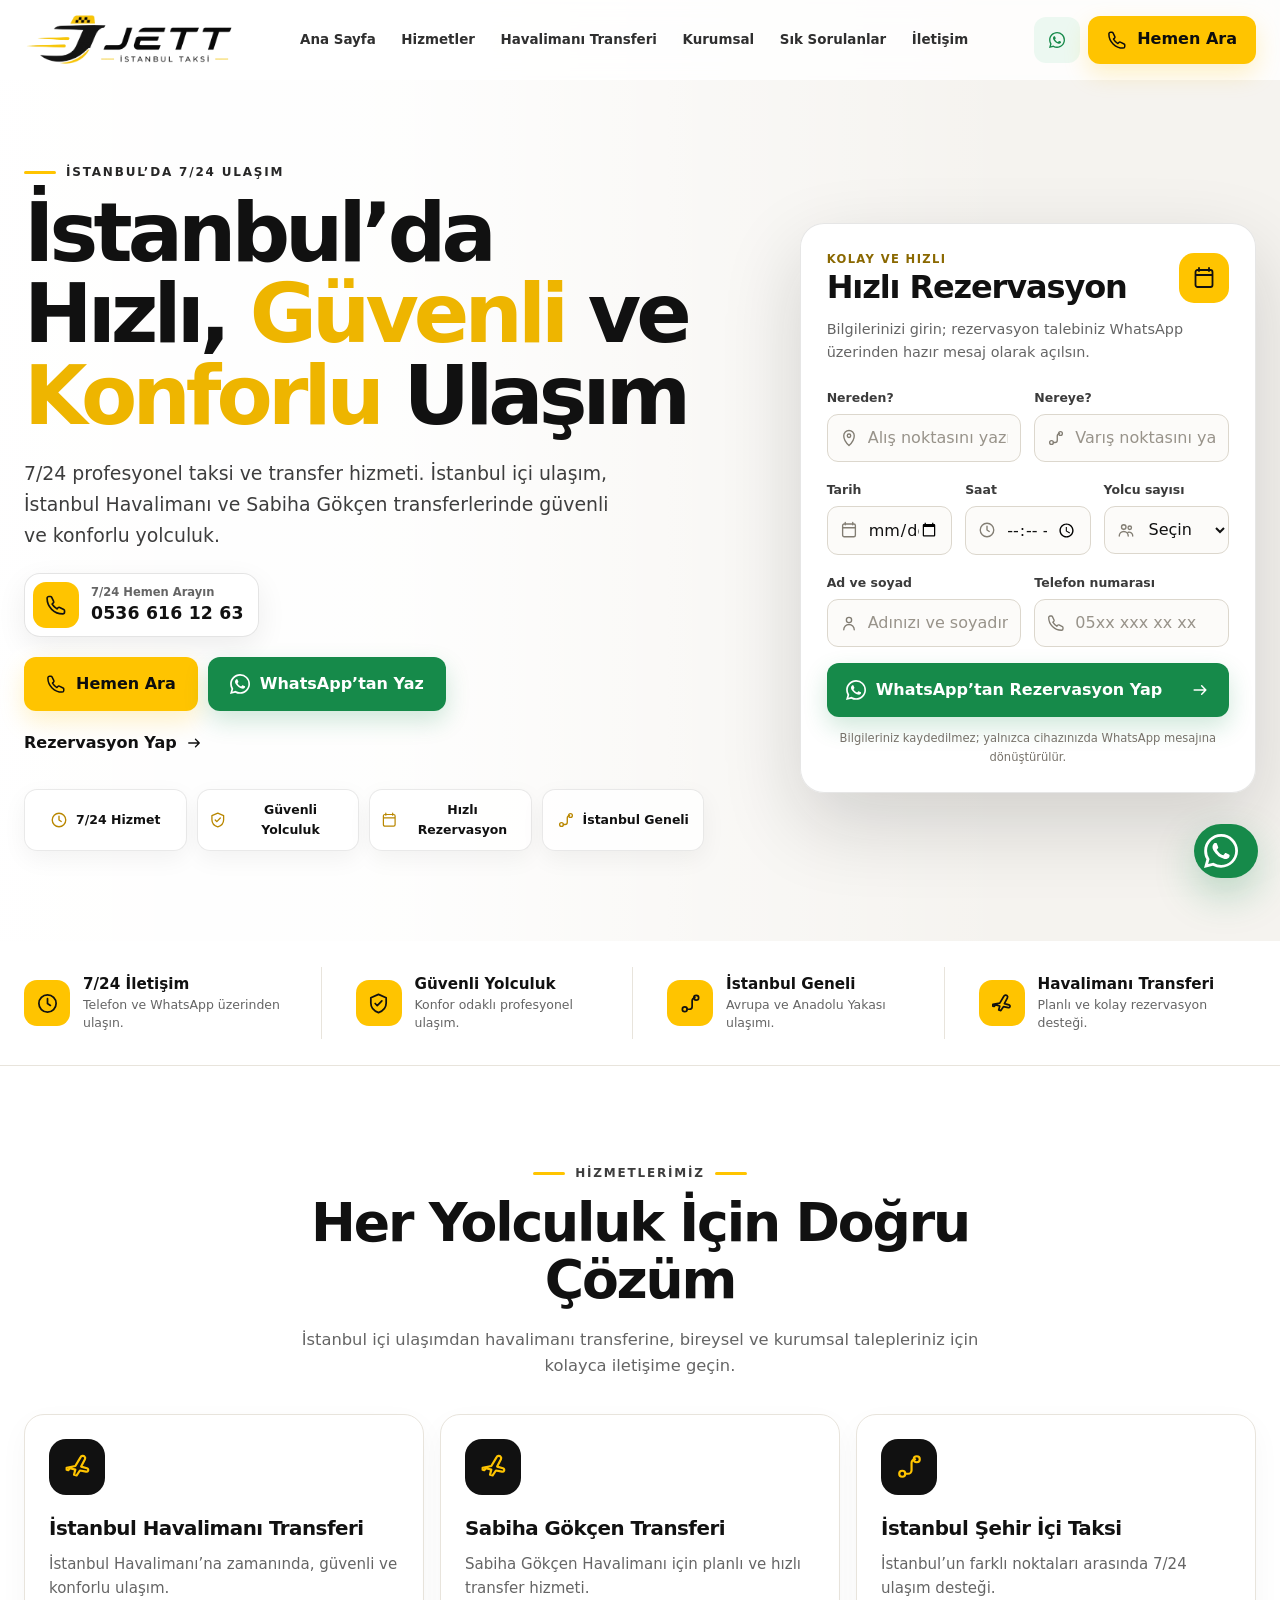
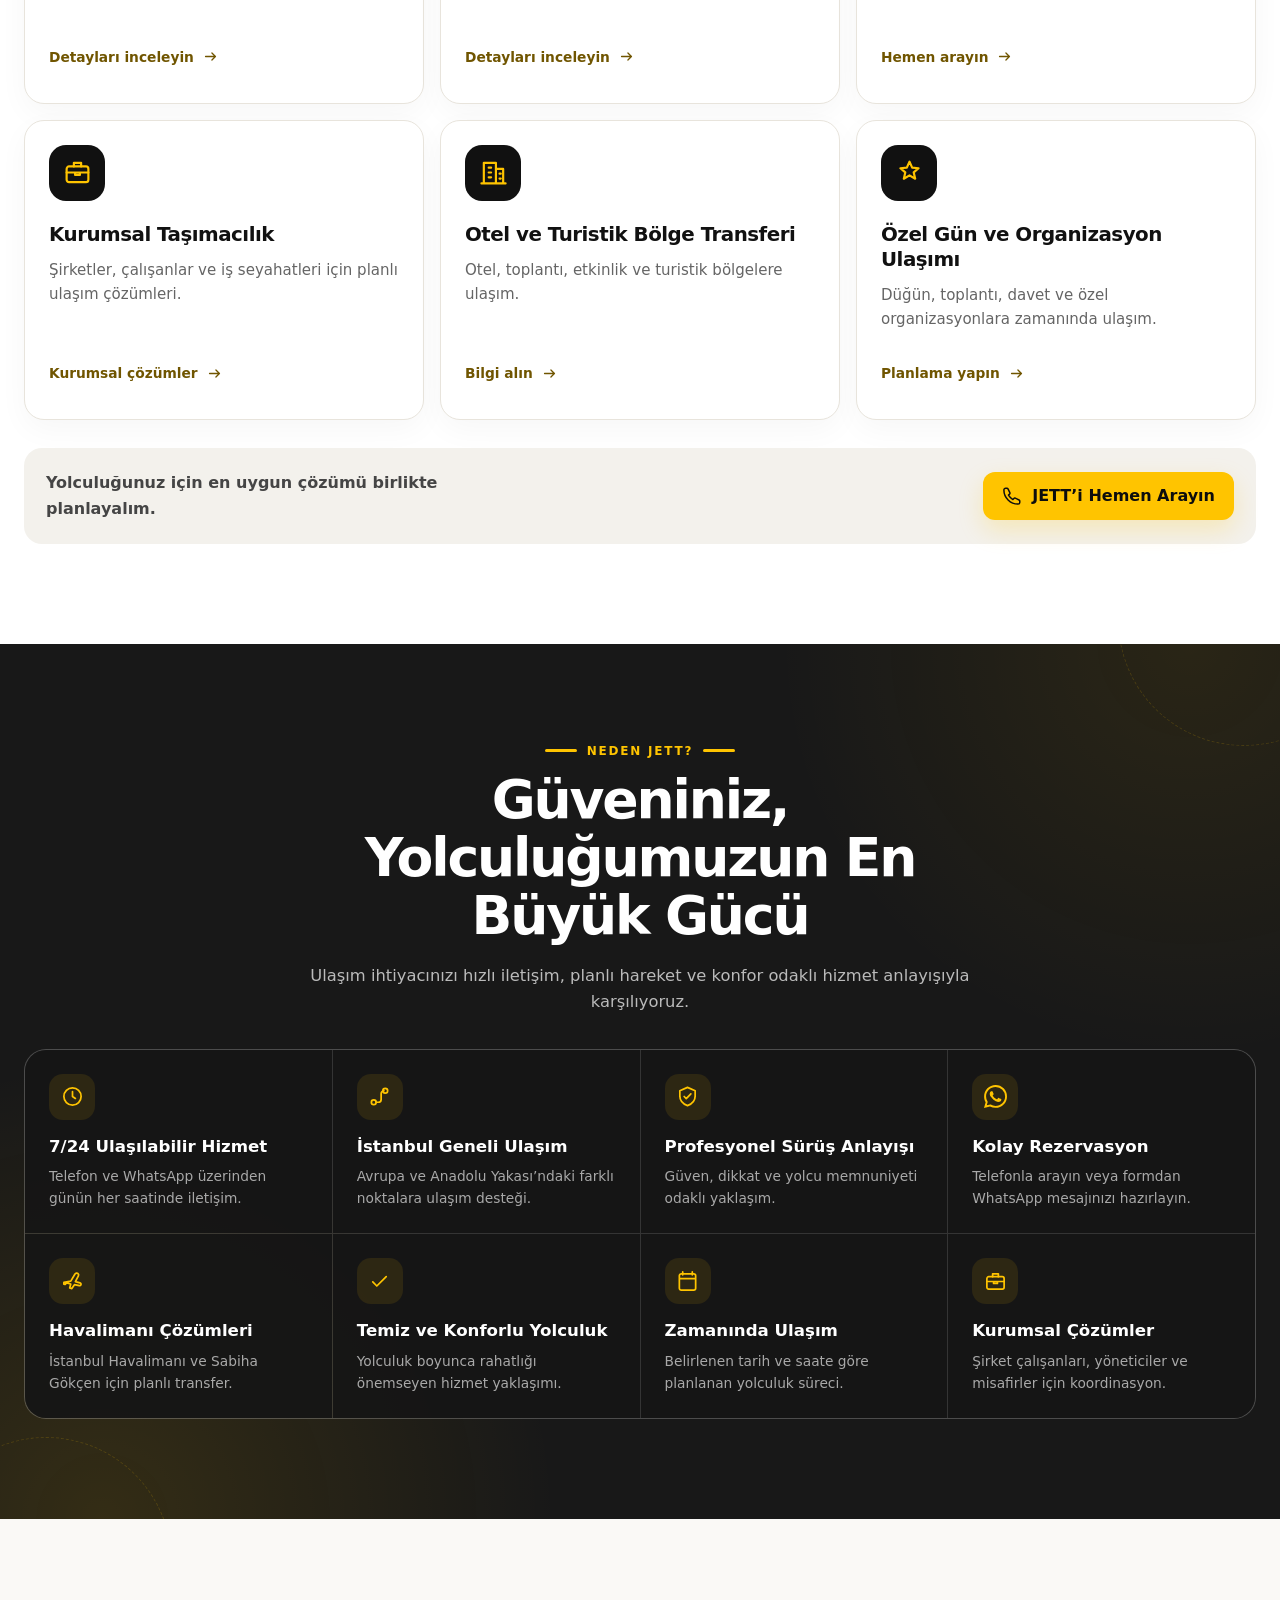
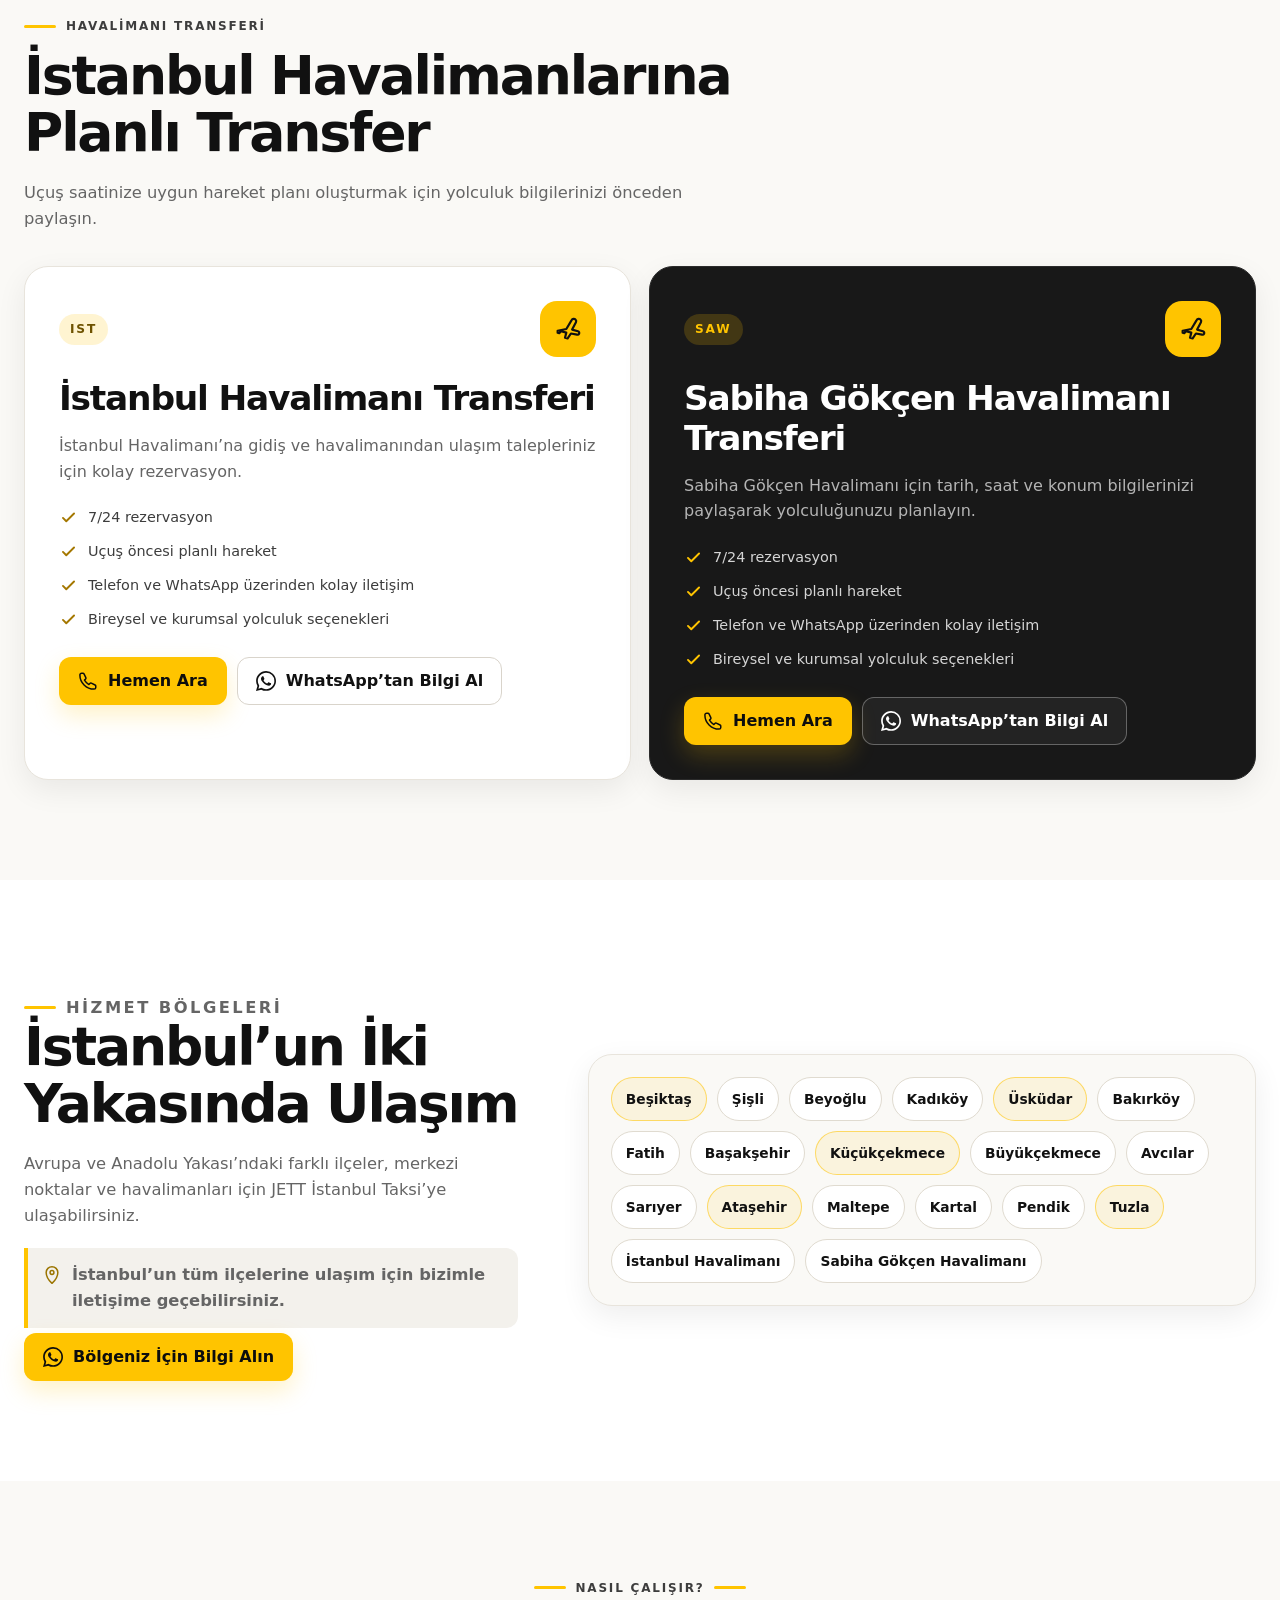
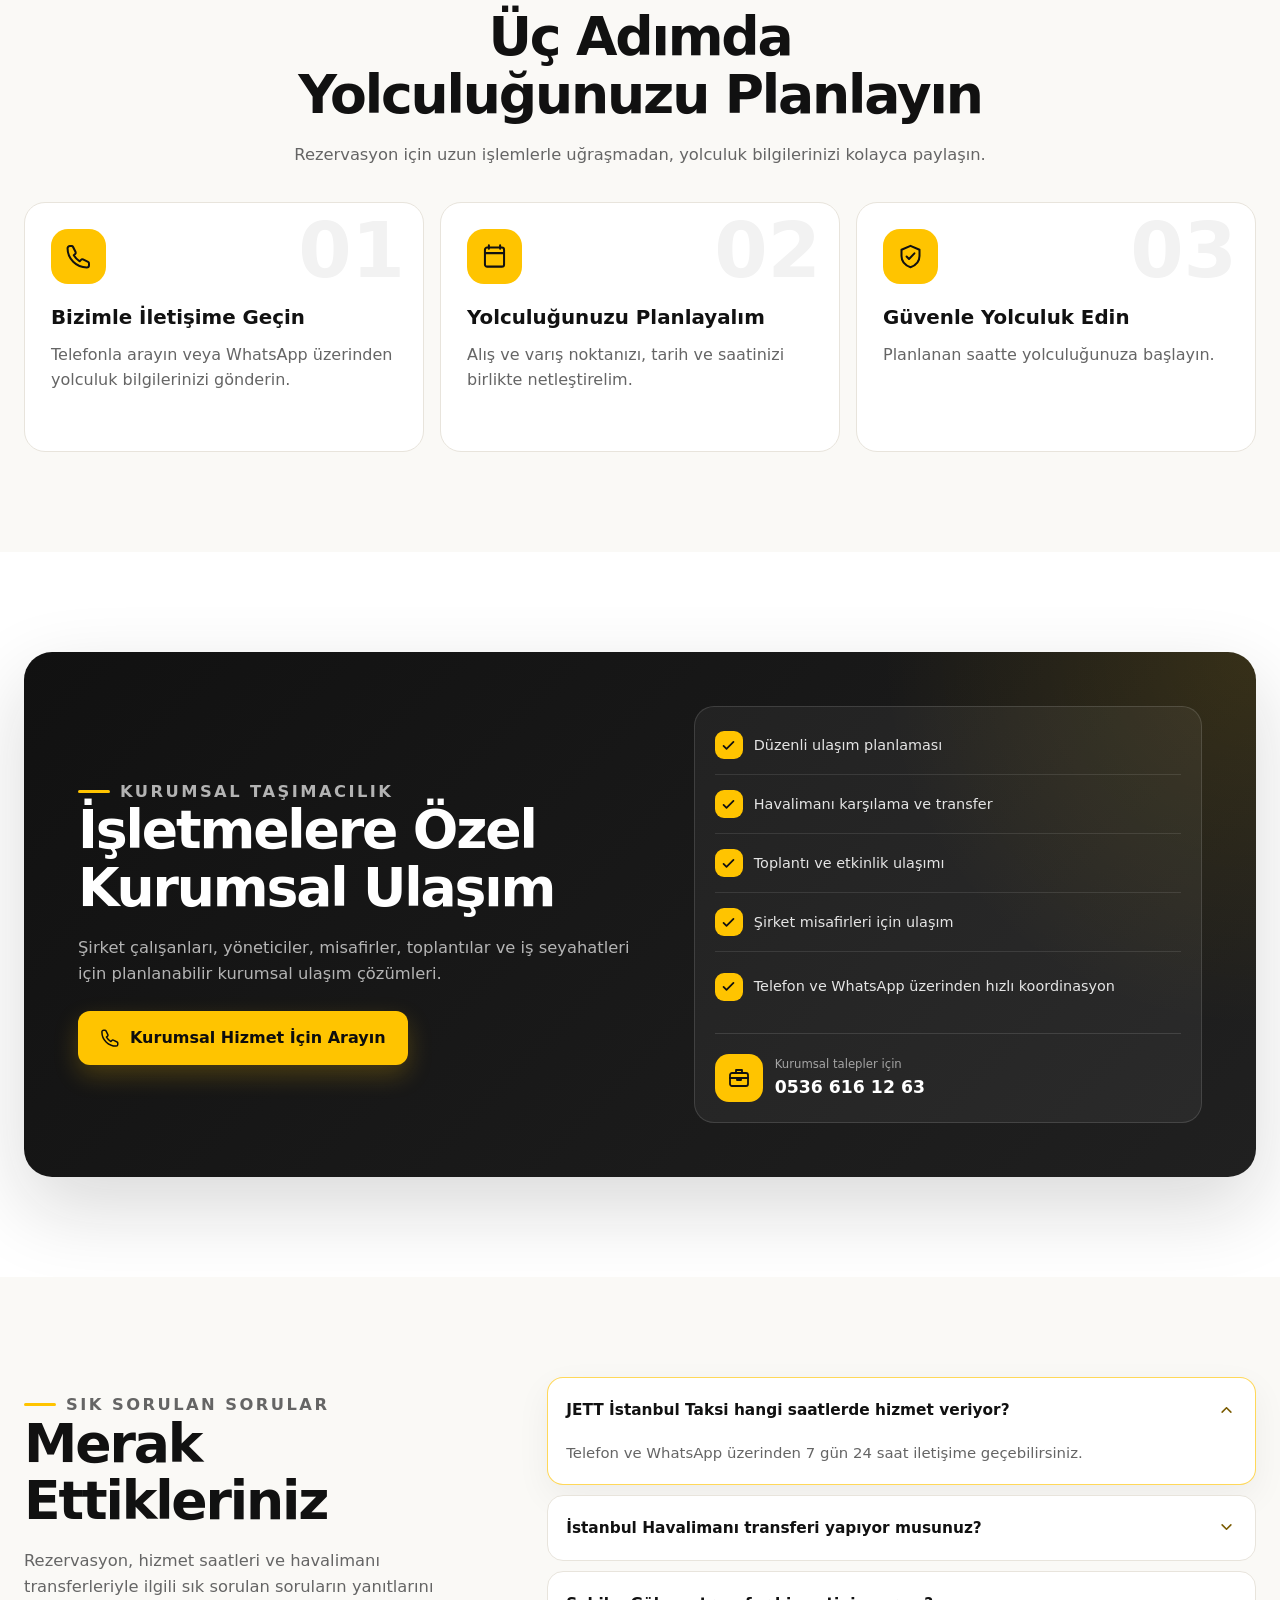
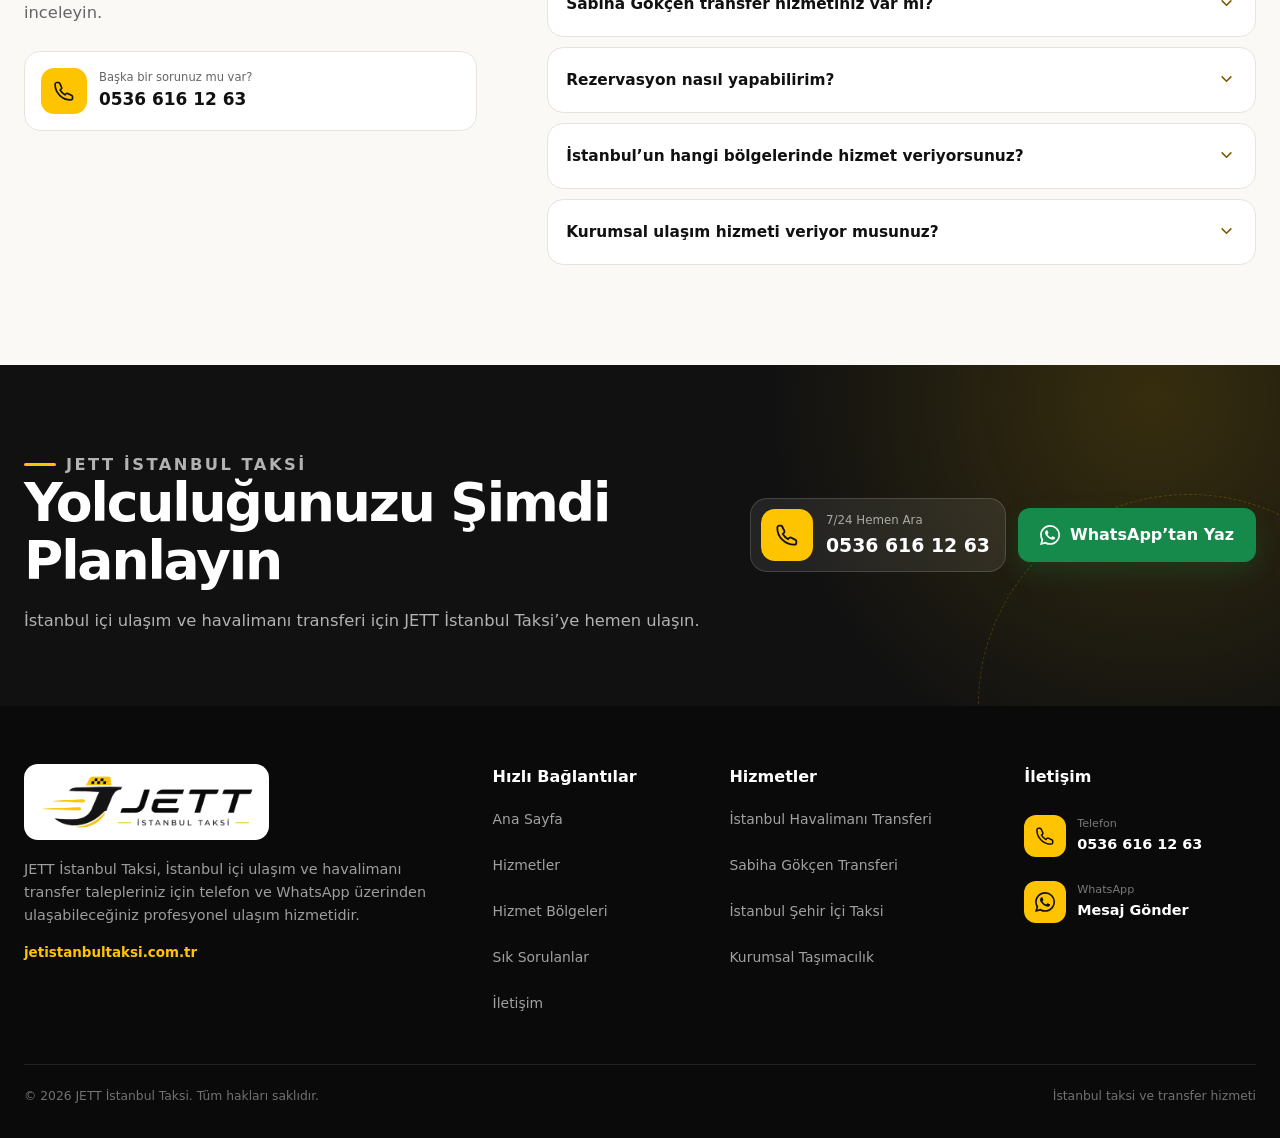
==== commit 2e2f428d: "dgsgsd" ====
--- a/index.html
+++ b/index.html
@@ -3,292 +3,690 @@
 <head>
   <meta charset="utf-8">
   <meta name="viewport" content="width=device-width, initial-scale=1, viewport-fit=cover">
-  <title>Elif &amp; Kerem | Dijital Düğün Davetiyesi</title>
-  <meta name="description" content="Elif ve Kerem’in 20 Haziran 2027 tarihinde Garden Palace İstanbul’da gerçekleşecek düğün davetiyesi. Katılım bildirimi, yol tarifi ve etkinlik detayları.">
-  <meta name="robots" content="index,follow,max-image-preview:large">
-  <link rel="canonical" href="https://davetiye-ornek.com/">
-  <meta name="theme-color" content="#f5efe5">
-  <meta name="color-scheme" content="light">
+  <title>JETT İstanbul Taksi | 7/24 Taksi ve Havalimanı Transferi</title>
+  <meta name="description" content="JETT İstanbul Taksi ile İstanbul içi ulaşım, İstanbul Havalimanı ve Sabiha Gökçen transferi için 7/24 arayın veya WhatsApp’tan rezervasyon yapın.">
+  <meta name="robots" content="index, follow, max-image-preview:large">
+  <meta name="theme-color" content="#FFC400">
+  <meta name="format-detection" content="telephone=yes">
+  <link rel="canonical" href="https://jetistanbultaksi.com.tr/">
+
+  <meta property="og:locale" content="tr_TR">
   <meta property="og:type" content="website">
-  <meta property="og:locale" content="tr_TR">
-  <meta property="og:title" content="Elif &amp; Kerem — Dijital Düğün Davetiyesi">
-  <meta property="og:description" content="Bir ömür sürecek mutluluğumuza davetlisiniz.">
-  <meta property="og:url" content="https://davetiye-ornek.com/">
-  <meta property="og:image" content="https://davetiye-ornek.com/assets/images/social-preview.webp">
+  <meta property="og:title" content="JETT İstanbul Taksi | 7/24 Taksi ve Havalimanı Transferi">
+  <meta property="og:description" content="İstanbul içi ulaşım, İstanbul Havalimanı ve Sabiha Gökçen transferi için telefon veya WhatsApp üzerinden rezervasyon yapın.">
+  <meta property="og:url" content="https://jetistanbultaksi.com.tr/">
+  <meta property="og:site_name" content="JETT İstanbul Taksi">
+  <meta property="og:image" content="https://jetistanbultaksi.com.tr/assets/images/og-jett-istanbul-taksi.jpg">
   <meta property="og:image:width" content="1200">
   <meta property="og:image:height" content="630">
+  <meta property="og:image:alt" content="JETT İstanbul Taksi ve İstanbul silüeti">
+
   <meta name="twitter:card" content="summary_large_image">
-  <meta name="twitter:title" content="Elif &amp; Kerem — Dijital Düğün Davetiyesi">
-  <meta name="twitter:description" content="Bir ömür sürecek mutluluğumuza davetlisiniz.">
-  <meta name="twitter:image" content="https://davetiye-ornek.com/assets/images/social-preview.webp">
-  <link rel="icon" href="favicon.svg" type="image/svg+xml">
-  <link rel="apple-touch-icon" href="apple-touch-icon.png" sizes="180x180">
-  <link rel="manifest" href="site.webmanifest">
-  <link rel="preload" href="assets/images/hero.webp" as="image" type="image/webp" fetchpriority="high">
-  <link rel="stylesheet" href="style.css">
+  <meta name="twitter:title" content="JETT İstanbul Taksi | 7/24 Taksi ve Havalimanı Transferi">
+  <meta name="twitter:description" content="İstanbul içi taksi ve havalimanı transfer talepleriniz için 7/24 iletişime geçin.">
+  <meta name="twitter:image" content="https://jetistanbultaksi.com.tr/assets/images/og-jett-istanbul-taksi.jpg">
+  <meta name="twitter:image:alt" content="JETT İstanbul Taksi ve İstanbul silüeti">
+
+  <link rel="icon" href="assets/images/favicon.svg" type="image/svg+xml">
+  <link rel="icon" href="assets/images/favicon-32x32.png" type="image/png" sizes="32x32">
+  <link rel="apple-touch-icon" href="assets/images/apple-touch-icon.png" sizes="180x180">
+  <link rel="manifest" href="manifest.webmanifest">
+
+  <link rel="preload" as="image" href="assets/images/hero-istanbul.avif" type="image/avif" media="(min-width: 769px)" fetchpriority="high">
+  <link rel="preload" as="image" href="assets/images/hero-istanbul-mobile.avif" type="image/avif" media="(max-width: 768px)" fetchpriority="high">
+  <link rel="stylesheet" href="assets/css/style.css?v=20260713-3">
+  <script src="assets/js/main.js?v=20260713-3" defer></script>
+
   <script type="application/ld+json">
   {
-    "@context":"https://schema.org",
-    "@type":"Event",
-    "name":"Elif ve Kerem'in Düğünü",
-    "startDate":"2027-06-20T19:30:00+03:00",
-    "endDate":"2027-06-20T23:30:00+03:00",
-    "eventAttendanceMode":"https://schema.org/OfflineEventAttendanceMode",
-    "eventStatus":"https://schema.org/EventScheduled",
-    "image":["https://davetiye-ornek.com/assets/images/social-preview.webp"],
-    "description":"Elif ve Kerem'in düğün davetiyesi.",
-    "location":{"@type":"Place","name":"Garden Palace","address":{"@type":"PostalAddress","streetAddress":"Örnek Mahallesi, Zarafet Caddesi No:20","addressLocality":"İstanbul","addressCountry":"TR"}},
-    "organizer":{"@type":"Person","name":"Elif & Kerem"}
+    "@context": "https://schema.org",
+    "@type": "TaxiService",
+    "@id": "https://jetistanbultaksi.com.tr/#taxi-service",
+    "name": "JETT İstanbul Taksi",
+    "url": "https://jetistanbultaksi.com.tr/",
+    "logo": "https://jetistanbultaksi.com.tr/assets/images/jett-logo.png",
+    "image": "https://jetistanbultaksi.com.tr/assets/images/og-jett-istanbul-taksi.jpg",
+    "telephone": "+905366161263",
+    "description": "İstanbul içi ulaşım, İstanbul Havalimanı ve Sabiha Gökçen transfer talepleri için telefon ve WhatsApp üzerinden ulaşılabilen profesyonel taksi ve transfer hizmeti.",
+    "areaServed": {
+      "@type": "City",
+      "name": "İstanbul"
+    },
+    "openingHours": "Mo-Su 00:00-23:59",
+    "contactPoint": {
+      "@type": "ContactPoint",
+      "telephone": "+905366161263",
+      "contactType": "reservations",
+      "availableLanguage": "Turkish",
+      "areaServed": "TR"
+    }
+  }
+  </script>
+  <script type="application/ld+json">
+  {
+    "@context": "https://schema.org",
+    "@type": "WebSite",
+    "@id": "https://jetistanbultaksi.com.tr/#website",
+    "url": "https://jetistanbultaksi.com.tr/",
+    "name": "JETT İstanbul Taksi",
+    "inLanguage": "tr-TR",
+    "publisher": {
+      "@id": "https://jetistanbultaksi.com.tr/#taxi-service"
+    }
+  }
+  </script>
+  <script type="application/ld+json">
+  {
+    "@context": "https://schema.org",
+    "@type": "FAQPage",
+    "mainEntity": [
+      {
+        "@type": "Question",
+        "name": "JETT İstanbul Taksi hangi saatlerde hizmet veriyor?",
+        "acceptedAnswer": {
+          "@type": "Answer",
+          "text": "Telefon ve WhatsApp üzerinden 7 gün 24 saat iletişime geçebilirsiniz."
+        }
+      },
+      {
+        "@type": "Question",
+        "name": "İstanbul Havalimanı transferi yapıyor musunuz?",
+        "acceptedAnswer": {
+          "@type": "Answer",
+          "text": "İstanbul Havalimanı ulaşım ve transfer talepleriniz için telefon veya WhatsApp üzerinden rezervasyon oluşturabilirsiniz."
+        }
+      },
+      {
+        "@type": "Question",
+        "name": "Sabiha Gökçen transfer hizmetiniz var mı?",
+        "acceptedAnswer": {
+          "@type": "Answer",
+          "text": "Sabiha Gökçen Havalimanı transfer talepleriniz için yolculuk tarihini ve konum bilgilerini paylaşarak rezervasyon yapabilirsiniz."
+        }
+      },
+      {
+        "@type": "Question",
+        "name": "Rezervasyon nasıl yapabilirim?",
+        "acceptedAnswer": {
+          "@type": "Answer",
+          "text": "0536 616 12 63 numaralı telefonu arayabilir veya WhatsApp rezervasyon formunu kullanabilirsiniz."
+        }
+      },
+      {
+        "@type": "Question",
+        "name": "İstanbul’un hangi bölgelerinde hizmet veriyorsunuz?",
+        "acceptedAnswer": {
+          "@type": "Answer",
+          "text": "İstanbul’un Avrupa ve Anadolu Yakası’ndaki farklı bölgeleri için bizimle iletişime geçebilirsiniz."
+        }
+      },
+      {
+        "@type": "Question",
+        "name": "Kurumsal ulaşım hizmeti veriyor musunuz?",
+        "acceptedAnswer": {
+          "@type": "Answer",
+          "text": "Şirketler, çalışanlar, yöneticiler ve iş misafirleri için kurumsal ulaşım talepleri değerlendirilmektedir."
+        }
+      }
+    ]
   }
   </script>
 </head>
-<body class="is-locked">
-  <a class="skip-link" href="#main">İçeriğe geç</a>
-
-  <div class="opening" id="opening" role="dialog" aria-modal="true" aria-labelledby="openingTitle">
-    <div class="opening-glow" aria-hidden="true"></div>
-    <div class="petals" aria-hidden="true"><i></i><i></i><i></i><i></i><i></i><i></i></div>
-    <div class="opening-card">
-      <p class="eyebrow">Sizin için özel bir davet</p>
-      <div class="envelope" aria-hidden="true">
-        <div class="envelope-back"></div>
-        <div class="invitation-sheet"><span>Elif</span><b>&amp;</b><span>Kerem</span></div>
-        <div class="envelope-front"></div>
-        <div class="envelope-flap"></div>
-        <div class="seal">E<span>&amp;</span>K</div>
-      </div>
-      <h1 id="openingTitle">Elif &amp; Kerem</h1>
-      <p>20 Haziran 2027 • Garden Palace</p>
-      <button class="button button-primary button-large" id="openInvitation" type="button">
-        <span class="button-icon" aria-hidden="true">♡</span> Davetiyeyi Aç
-      </button>
-      <small>Müzik, yalnızca onayınızla düşük sesle başlar.</small>
+<body>
+  <a class="skip-link" href="#ana-icerik">İçeriğe geç</a>
+
+  <svg class="svg-sprite" aria-hidden="true" focusable="false">
+    <symbol id="icon-phone" viewBox="0 0 24 24">
+      <path d="M7.2 3.5 9.4 8a1.5 1.5 0 0 1-.35 1.75l-1.28 1.2a15 15 0 0 0 5.3 5.3l1.2-1.28a1.5 1.5 0 0 1 1.75-.35l4.48 2.2a1.5 1.5 0 0 1 .82 1.5v1.4a2 2 0 0 1-2 2C10 21.72 2.28 14 2.28 4.7a2 2 0 0 1 2-2h1.4a1.5 1.5 0 0 1 1.52.8Z"/>
+    </symbol>
+    <symbol id="icon-whatsapp" viewBox="0 0 24 24">
+      <path d="M20.5 3.5A11.82 11.82 0 0 0 12.05 0C5.47 0 .12 5.35.12 11.93c0 2.1.55 4.16 1.6 5.97L0 24l6.25-1.64a11.9 11.9 0 0 0 5.8 1.48h.01C18.64 23.84 24 18.49 24 11.91c0-3.18-1.24-6.17-3.5-8.41ZM12.05 21.83h-.01a9.9 9.9 0 0 1-5.05-1.38l-.36-.21-3.71.97.99-3.62-.23-.37a9.9 9.9 0 0 1-1.52-5.29c0-5.47 4.45-9.92 9.93-9.92a9.86 9.86 0 0 1 7.03 2.92 9.86 9.86 0 0 1 2.91 7c-.01 5.47-4.46 9.9-9.98 9.9Zm5.44-7.42c-.3-.15-1.76-.87-2.03-.97-.27-.1-.47-.15-.67.15-.2.3-.77.97-.94 1.17-.17.2-.35.22-.65.07-.3-.15-1.26-.46-2.4-1.48a8.98 8.98 0 0 1-1.66-2.06c-.17-.3-.02-.46.13-.61.13-.13.3-.35.45-.52.15-.18.2-.3.3-.5.1-.2.05-.37-.02-.52-.08-.15-.67-1.61-.92-2.21-.24-.58-.49-.5-.67-.51h-.57c-.2 0-.52.08-.8.37-.27.3-1.04 1.02-1.04 2.48s1.07 2.88 1.22 3.08c.15.2 2.1 3.2 5.08 4.49.71.3 1.26.49 1.69.63.71.23 1.36.2 1.87.12.57-.08 1.76-.72 2.01-1.41.25-.7.25-1.3.17-1.42-.07-.13-.27-.2-.57-.35Z"/>
+    </symbol>
+    <symbol id="icon-calendar" viewBox="0 0 24 24">
+      <path d="M7 2v3M17 2v3M3.5 9h17M5.5 4h13a2 2 0 0 1 2 2v13a2 2 0 0 1-2 2h-13a2 2 0 0 1-2-2V6a2 2 0 0 1 2-2Z"/>
+    </symbol>
+    <symbol id="icon-clock" viewBox="0 0 24 24">
+      <circle cx="12" cy="12" r="9"/><path d="M12 7v5l3 2"/>
+    </symbol>
+    <symbol id="icon-pin" viewBox="0 0 24 24">
+      <path d="M12 22s7-6.2 7-13a7 7 0 1 0-14 0c0 6.8 7 13 7 13Z"/><circle cx="12" cy="9" r="2.3"/>
+    </symbol>
+    <symbol id="icon-user" viewBox="0 0 24 24">
+      <circle cx="12" cy="8" r="3.5"/><path d="M5 21a7 7 0 0 1 14 0"/>
+    </symbol>
+    <symbol id="icon-users" viewBox="0 0 24 24">
+      <circle cx="9" cy="8" r="3"/><circle cx="17" cy="9" r="2.3"/><path d="M3 20a6 6 0 0 1 12 0M15 15a5 5 0 0 1 6 5"/>
+    </symbol>
+    <symbol id="icon-plane" viewBox="0 0 24 24">
+      <path d="m3 13 7.2-1.4 4.4-7.4a2 2 0 0 1 3.2-.4c.6.6.75 1.5.36 2.25L15 12.1l4.8 1.3a1.5 1.5 0 0 1 .96 2.1 1.5 1.5 0 0 1-1.7.78L14 15.3l-2.7 4.1-2.2-.6 1.1-4.2-4.4-1.2-1.5 1.7-1.3-.35Z"/>
+    </symbol>
+    <symbol id="icon-route" viewBox="0 0 24 24">
+      <circle cx="6" cy="18" r="2.5"/><circle cx="18" cy="6" r="2.5"/><path d="M8.5 18h2.2a3 3 0 0 0 3-3v-6a3 3 0 0 1 3-3"/>
+    </symbol>
+    <symbol id="icon-briefcase" viewBox="0 0 24 24">
+      <rect x="3" y="7" width="18" height="13" rx="2"/><path d="M9 7V4h6v3M3 12h18M10 12v2h4v-2"/>
+    </symbol>
+    <symbol id="icon-building" viewBox="0 0 24 24">
+      <path d="M4 21V4h10v17M14 9h6v12M8 8h2M8 12h2M8 16h2M17 13h1M17 17h1M2 21h20"/>
+    </symbol>
+    <symbol id="icon-event" viewBox="0 0 24 24">
+      <path d="M12 3 14.2 8l5.3.45-4 3.5 1.2 5.2L12 14.4l-4.7 2.75 1.2-5.2-4-3.5L9.8 8Z"/>
+    </symbol>
+    <symbol id="icon-shield" viewBox="0 0 24 24">
+      <path d="M12 2.5 20 6v5.5c0 5-3.3 8.3-8 10-4.7-1.7-8-5-8-10V6Z"/><path d="m8.5 12 2.2 2.2 4.8-5"/>
+    </symbol>
+    <symbol id="icon-check" viewBox="0 0 24 24"><path d="m5 12.5 4.2 4.2L19 7"/></symbol>
+    <symbol id="icon-arrow" viewBox="0 0 24 24"><path d="M5 12h14M14 7l5 5-5 5"/></symbol>
+    <symbol id="icon-chevron" viewBox="0 0 24 24"><path d="m7 9 5 5 5-5"/></symbol>
+    <symbol id="icon-menu" viewBox="0 0 24 24"><path d="M4 7h16M4 12h16M4 17h16"/></symbol>
+    <symbol id="icon-close" viewBox="0 0 24 24"><path d="m6 6 12 12M18 6 6 18"/></symbol>
+  </svg>
+
+  <header class="site-header" data-header>
+    <div class="container header-inner">
+      <a class="brand" href="#ana-sayfa" aria-label="JETT İstanbul Taksi ana sayfa">
+        <img src="assets/images/jett-logo.webp" width="1100" height="282" alt="JETT İstanbul Taksi">
+      </a>
+
+      <nav class="desktop-nav" aria-label="Ana menü">
+        <a href="#ana-sayfa">Ana Sayfa</a>
+        <a href="#hizmetler">Hizmetler</a>
+        <a href="#havalimani-transferi">Havalimanı Transferi</a>
+        <a href="#kurumsal">Kurumsal</a>
+        <a href="#sss">Sık Sorulanlar</a>
+        <a href="#iletisim">İletişim</a>
+      </nav>
+
+      <div class="header-actions">
+        <a class="icon-button header-whatsapp" href="https://wa.me/905366161263?text=Merhaba%20JETT%20%C4%B0stanbul%20Taksi%2C%20ula%C5%9F%C4%B1m%20ve%20rezervasyon%20hakk%C4%B1nda%20bilgi%20almak%20istiyorum." target="_blank" rel="noopener noreferrer" aria-label="WhatsApp’tan JETT İstanbul Taksi’ye yaz">
+          <svg aria-hidden="true"><use href="#icon-whatsapp"></use></svg>
+        </a>
+        <a class="button button-primary header-call" href="tel:+905366161263">
+          <svg aria-hidden="true"><use href="#icon-phone"></use></svg>
+          <span>Hemen Ara</span>
+        </a>
+        <button class="menu-toggle" type="button" aria-expanded="false" aria-controls="mobile-menu" aria-haspopup="true" aria-label="Menüyü aç" data-menu-toggle>
+          <svg class="menu-icon" aria-hidden="true"><use href="#icon-menu"></use></svg>
+          <svg class="close-icon" aria-hidden="true"><use href="#icon-close"></use></svg>
+        </button>
+      </div>
     </div>
+
+    <div class="mobile-menu" id="mobile-menu" data-mobile-menu aria-hidden="true" hidden>
+      <nav class="mobile-nav" aria-label="Mobil menü">
+        <a href="#ana-sayfa">Ana Sayfa</a>
+        <a href="#hizmetler">Hizmetler</a>
+        <a href="#havalimani-transferi">Havalimanı Transferi</a>
+        <a href="#kurumsal">Kurumsal</a>
+        <a href="#sss">Sık Sorulanlar</a>
+        <a href="#iletisim">İletişim</a>
+      </nav>
+      <div class="mobile-menu-actions">
+        <a class="button button-primary" href="tel:+905366161263">
+          <svg aria-hidden="true"><use href="#icon-phone"></use></svg>
+          0536 616 12 63
+        </a>
+        <a class="button button-whatsapp" href="https://wa.me/905366161263?text=Merhaba%20JETT%20%C4%B0stanbul%20Taksi%2C%20ula%C5%9F%C4%B1m%20ve%20rezervasyon%20hakk%C4%B1nda%20bilgi%20almak%20istiyorum." target="_blank" rel="noopener noreferrer">
+          <svg aria-hidden="true"><use href="#icon-whatsapp"></use></svg>
+          WhatsApp’tan Yaz
+        </a>
+      </div>
+    </div>
+  </header>
+
+  <main id="ana-icerik">
+    <section class="hero" id="ana-sayfa" aria-labelledby="hero-title">
+      <picture class="hero-media">
+        <source media="(max-width: 768px)" srcset="assets/images/hero-istanbul-mobile.avif" type="image/avif">
+        <source media="(max-width: 768px)" srcset="assets/images/hero-istanbul-mobile.webp" type="image/webp">
+        <source srcset="assets/images/hero-istanbul.avif" type="image/avif">
+        <source srcset="assets/images/hero-istanbul.webp" type="image/webp">
+        <img src="assets/images/hero-istanbul.webp" width="1672" height="941" alt="İstanbul silüeti, Boğaz Köprüsü ve sarı ulaşım rotaları" fetchpriority="high" decoding="async">
+      </picture>
+      <div class="hero-overlay" aria-hidden="true"></div>
+
+      <div class="container hero-grid">
+        <div class="hero-copy">
+          <p class="eyebrow"><span></span> İstanbul’da 7/24 ulaşım</p>
+          <h1 id="hero-title">İstanbul’da Hızlı, <mark>Güvenli</mark> ve <mark>Konforlu</mark> Ulaşım</h1>
+          <p class="hero-description">7/24 profesyonel taksi ve transfer hizmeti. İstanbul içi ulaşım, İstanbul Havalimanı ve Sabiha Gökçen transferlerinde güvenli ve konforlu yolculuk.</p>
+
+          <div class="hero-contact">
+            <a class="hero-phone" href="tel:+905366161263" aria-label="JETT İstanbul Taksi telefon numarası 0536 616 12 63">
+              <span class="hero-phone-icon"><svg aria-hidden="true"><use href="#icon-phone"></use></svg></span>
+              <span><small>7/24 Hemen Arayın</small><strong>0536 616 12 63</strong></span>
+            </a>
+          </div>
+
+          <div class="hero-actions">
+            <a class="button button-primary button-large" href="tel:+905366161263">
+              <svg aria-hidden="true"><use href="#icon-phone"></use></svg>
+              Hemen Ara
+            </a>
+            <a class="button button-whatsapp button-large" href="https://wa.me/905366161263?text=Merhaba%20JETT%20%C4%B0stanbul%20Taksi%2C%20ula%C5%9F%C4%B1m%20ve%20rezervasyon%20hakk%C4%B1nda%20bilgi%20almak%20istiyorum." target="_blank" rel="noopener noreferrer">
+              <svg aria-hidden="true"><use href="#icon-whatsapp"></use></svg>
+              WhatsApp’tan Yaz
+            </a>
+            <a class="text-link" href="#hizli-rezervasyon">Rezervasyon Yap <svg aria-hidden="true"><use href="#icon-arrow"></use></svg></a>
+          </div>
+
+          <ul class="hero-features" aria-label="Hizmet özellikleri">
+            <li><svg aria-hidden="true"><use href="#icon-clock"></use></svg><span>7/24 Hizmet</span></li>
+            <li><svg aria-hidden="true"><use href="#icon-shield"></use></svg><span>Güvenli Yolculuk</span></li>
+            <li><svg aria-hidden="true"><use href="#icon-calendar"></use></svg><span>Hızlı Rezervasyon</span></li>
+            <li><svg aria-hidden="true"><use href="#icon-route"></use></svg><span>İstanbul Geneli</span></li>
+          </ul>
+        </div>
+
+        <div class="reservation-card" id="hizli-rezervasyon">
+          <div class="reservation-card-header">
+            <div>
+              <p class="card-kicker">Kolay ve hızlı</p>
+              <h2>Hızlı Rezervasyon</h2>
+            </div>
+            <span class="reservation-badge" aria-hidden="true"><svg><use href="#icon-calendar"></use></svg></span>
+          </div>
+          <p class="reservation-intro">Bilgilerinizi girin; rezervasyon talebiniz WhatsApp üzerinden hazır mesaj olarak açılsın.</p>
+
+          <form class="reservation-form" id="reservation-form" novalidate>
+            <div class="form-grid form-grid-two">
+              <div class="field-group">
+                <label for="pickup">Nereden?</label>
+                <div class="input-shell">
+                  <svg aria-hidden="true"><use href="#icon-pin"></use></svg>
+                  <input id="pickup" name="pickup" type="text" autocomplete="street-address" placeholder="Alış noktasını yazın" required maxlength="120">
+                </div>
+              </div>
+              <div class="field-group">
+                <label for="destination">Nereye?</label>
+                <div class="input-shell">
+                  <svg aria-hidden="true"><use href="#icon-route"></use></svg>
+                  <input id="destination" name="destination" type="text" placeholder="Varış noktasını yazın" required maxlength="120">
+                </div>
+              </div>
+            </div>
+
+            <div class="form-grid form-grid-three">
+              <div class="field-group">
+                <label for="travel-date">Tarih</label>
+                <div class="input-shell">
+                  <svg aria-hidden="true"><use href="#icon-calendar"></use></svg>
+                  <input id="travel-date" name="travelDate" type="date" required>
+                </div>
+              </div>
+              <div class="field-group">
+                <label for="travel-time">Saat</label>
+                <div class="input-shell">
+                  <svg aria-hidden="true"><use href="#icon-clock"></use></svg>
+                  <input id="travel-time" name="travelTime" type="time" required>
+                </div>
+              </div>
+              <div class="field-group">
+                <label for="passengers">Yolcu sayısı</label>
+                <div class="input-shell">
+                  <svg aria-hidden="true"><use href="#icon-users"></use></svg>
+                  <select id="passengers" name="passengers" required>
+                    <option value="">Seçin</option>
+                    <option value="1">1 yolcu</option>
+                    <option value="2">2 yolcu</option>
+                    <option value="3">3 yolcu</option>
+                    <option value="4">4 yolcu</option>
+                    <option value="5 veya daha fazla">5 veya daha fazla</option>
+                  </select>
+                </div>
+              </div>
+            </div>
+
+            <div class="form-grid form-grid-two">
+              <div class="field-group">
+                <label for="full-name">Ad ve soyad</label>
+                <div class="input-shell">
+                  <svg aria-hidden="true"><use href="#icon-user"></use></svg>
+                  <input id="full-name" name="fullName" type="text" autocomplete="name" placeholder="Adınızı ve soyadınızı yazın" required minlength="3" maxlength="80">
+                </div>
+              </div>
+              <div class="field-group">
+                <label for="phone">Telefon numarası</label>
+                <div class="input-shell">
+                  <svg aria-hidden="true"><use href="#icon-phone"></use></svg>
+                  <input id="phone" name="phone" type="tel" inputmode="tel" autocomplete="tel" placeholder="05xx xxx xx xx" required maxlength="20">
+                </div>
+              </div>
+            </div>
+
+            <p class="form-status" id="form-status" role="status" aria-live="polite"></p>
+            <button class="button button-whatsapp reservation-submit" type="submit">
+              <svg aria-hidden="true"><use href="#icon-whatsapp"></use></svg>
+              WhatsApp’tan Rezervasyon Yap
+              <svg class="button-arrow" aria-hidden="true"><use href="#icon-arrow"></use></svg>
+            </button>
+            <p class="privacy-note">Bilgileriniz kaydedilmez; yalnızca cihazınızda WhatsApp mesajına dönüştürülür.</p>
+          </form>
+        </div>
+      </div>
+    </section>
+
+    <section class="trust-strip" aria-label="JETT İstanbul Taksi güven özellikleri">
+      <div class="container trust-grid">
+        <article class="trust-item">
+          <span class="trust-icon"><svg aria-hidden="true"><use href="#icon-clock"></use></svg></span>
+          <div><h2>7/24 İletişim</h2><p>Telefon ve WhatsApp üzerinden ulaşın.</p></div>
+        </article>
+        <article class="trust-item">
+          <span class="trust-icon"><svg aria-hidden="true"><use href="#icon-shield"></use></svg></span>
+          <div><h2>Güvenli Yolculuk</h2><p>Konfor odaklı profesyonel ulaşım.</p></div>
+        </article>
+        <article class="trust-item">
+          <span class="trust-icon"><svg aria-hidden="true"><use href="#icon-route"></use></svg></span>
+          <div><h2>İstanbul Geneli</h2><p>Avrupa ve Anadolu Yakası ulaşımı.</p></div>
+        </article>
+        <article class="trust-item">
+          <span class="trust-icon"><svg aria-hidden="true"><use href="#icon-plane"></use></svg></span>
+          <div><h2>Havalimanı Transferi</h2><p>Planlı ve kolay rezervasyon desteği.</p></div>
+        </article>
+      </div>
+    </section>
+
+    <section class="section services" id="hizmetler" aria-labelledby="services-title">
+      <div class="container">
+        <div class="section-heading section-heading-center">
+          <p class="section-kicker"><span></span> Hizmetlerimiz <span></span></p>
+          <h2 id="services-title">Her Yolculuk İçin Doğru Çözüm</h2>
+          <p>İstanbul içi ulaşımdan havalimanı transferine, bireysel ve kurumsal talepleriniz için kolayca iletişime geçin.</p>
+        </div>
+
+        <div class="service-grid">
+          <article class="service-card">
+            <span class="service-icon"><svg aria-hidden="true"><use href="#icon-plane"></use></svg></span>
+            <h3>İstanbul Havalimanı Transferi</h3>
+            <p>İstanbul Havalimanı’na zamanında, güvenli ve konforlu ulaşım.</p>
+            <a class="card-link" href="#havalimani-transferi">Detayları inceleyin <svg aria-hidden="true"><use href="#icon-arrow"></use></svg></a>
+          </article>
+          <article class="service-card">
+            <span class="service-icon"><svg aria-hidden="true"><use href="#icon-plane"></use></svg></span>
+            <h3>Sabiha Gökçen Transferi</h3>
+            <p>Sabiha Gökçen Havalimanı için planlı ve hızlı transfer hizmeti.</p>
+            <a class="card-link" href="#havalimani-transferi">Detayları inceleyin <svg aria-hidden="true"><use href="#icon-arrow"></use></svg></a>
+          </article>
+          <article class="service-card">
+            <span class="service-icon"><svg aria-hidden="true"><use href="#icon-route"></use></svg></span>
+            <h3>İstanbul Şehir İçi Taksi</h3>
+            <p>İstanbul’un farklı noktaları arasında 7/24 ulaşım desteği.</p>
+            <a class="card-link" href="tel:+905366161263">Hemen arayın <svg aria-hidden="true"><use href="#icon-arrow"></use></svg></a>
+          </article>
+          <article class="service-card">
+            <span class="service-icon"><svg aria-hidden="true"><use href="#icon-briefcase"></use></svg></span>
+            <h3>Kurumsal Taşımacılık</h3>
+            <p>Şirketler, çalışanlar ve iş seyahatleri için planlı ulaşım çözümleri.</p>
+            <a class="card-link" href="#kurumsal">Kurumsal çözümler <svg aria-hidden="true"><use href="#icon-arrow"></use></svg></a>
+          </article>
+          <article class="service-card">
+            <span class="service-icon"><svg aria-hidden="true"><use href="#icon-building"></use></svg></span>
+            <h3>Otel ve Turistik Bölge Transferi</h3>
+            <p>Otel, toplantı, etkinlik ve turistik bölgelere ulaşım.</p>
+            <a class="card-link" href="https://wa.me/905366161263?text=Merhaba%20JETT%20%C4%B0stanbul%20Taksi%2C%20otel%20veya%20turistik%20b%C3%B6lge%20transferi%20hakk%C4%B1nda%20bilgi%20almak%20istiyorum." target="_blank" rel="noopener noreferrer">Bilgi alın <svg aria-hidden="true"><use href="#icon-arrow"></use></svg></a>
+          </article>
+          <article class="service-card">
+            <span class="service-icon"><svg aria-hidden="true"><use href="#icon-event"></use></svg></span>
+            <h3>Özel Gün ve Organizasyon Ulaşımı</h3>
+            <p>Düğün, toplantı, davet ve özel organizasyonlara zamanında ulaşım.</p>
+            <a class="card-link" href="https://wa.me/905366161263?text=Merhaba%20JETT%20%C4%B0stanbul%20Taksi%2C%20organizasyon%20ula%C5%9F%C4%B1m%C4%B1%20hakk%C4%B1nda%20bilgi%20almak%20istiyorum." target="_blank" rel="noopener noreferrer">Planlama yapın <svg aria-hidden="true"><use href="#icon-arrow"></use></svg></a>
+          </article>
+        </div>
+
+        <div class="section-action">
+          <p>Yolculuğunuz için en uygun çözümü birlikte planlayalım.</p>
+          <a class="button button-primary" href="tel:+905366161263"><svg aria-hidden="true"><use href="#icon-phone"></use></svg> JETT’i Hemen Arayın</a>
+        </div>
+      </div>
+    </section>
+
+    <section class="section why-jett" id="neden-jett" aria-labelledby="why-title">
+      <div class="container">
+        <div class="section-heading section-heading-light section-heading-center">
+          <p class="section-kicker"><span></span> Neden JETT? <span></span></p>
+          <h2 id="why-title">Güveniniz, Yolculuğumuzun En Büyük Gücü</h2>
+          <p>Ulaşım ihtiyacınızı hızlı iletişim, planlı hareket ve konfor odaklı hizmet anlayışıyla karşılıyoruz.</p>
+        </div>
+
+        <div class="benefit-grid">
+          <article class="benefit-item"><span><svg aria-hidden="true"><use href="#icon-clock"></use></svg></span><h3>7/24 Ulaşılabilir Hizmet</h3><p>Telefon ve WhatsApp üzerinden günün her saatinde iletişim.</p></article>
+          <article class="benefit-item"><span><svg aria-hidden="true"><use href="#icon-route"></use></svg></span><h3>İstanbul Geneli Ulaşım</h3><p>Avrupa ve Anadolu Yakası’ndaki farklı noktalara ulaşım desteği.</p></article>
+          <article class="benefit-item"><span><svg aria-hidden="true"><use href="#icon-shield"></use></svg></span><h3>Profesyonel Sürüş Anlayışı</h3><p>Güven, dikkat ve yolcu memnuniyeti odaklı yaklaşım.</p></article>
+          <article class="benefit-item"><span><svg aria-hidden="true"><use href="#icon-whatsapp"></use></svg></span><h3>Kolay Rezervasyon</h3><p>Telefonla arayın veya formdan WhatsApp mesajınızı hazırlayın.</p></article>
+          <article class="benefit-item"><span><svg aria-hidden="true"><use href="#icon-plane"></use></svg></span><h3>Havalimanı Çözümleri</h3><p>İstanbul Havalimanı ve Sabiha Gökçen için planlı transfer.</p></article>
+          <article class="benefit-item"><span><svg aria-hidden="true"><use href="#icon-check"></use></svg></span><h3>Temiz ve Konforlu Yolculuk</h3><p>Yolculuk boyunca rahatlığı önemseyen hizmet yaklaşımı.</p></article>
+          <article class="benefit-item"><span><svg aria-hidden="true"><use href="#icon-calendar"></use></svg></span><h3>Zamanında Ulaşım</h3><p>Belirlenen tarih ve saate göre planlanan yolculuk süreci.</p></article>
+          <article class="benefit-item"><span><svg aria-hidden="true"><use href="#icon-briefcase"></use></svg></span><h3>Kurumsal Çözümler</h3><p>Şirket çalışanları, yöneticiler ve misafirler için koordinasyon.</p></article>
+        </div>
+      </div>
+    </section>
+
+    <section class="section airport" id="havalimani-transferi" aria-labelledby="airport-title">
+      <div class="container">
+        <div class="section-heading">
+          <p class="section-kicker"><span></span> Havalimanı transferi</p>
+          <h2 id="airport-title">İstanbul Havalimanlarına Planlı Transfer</h2>
+          <p>Uçuş saatinize uygun hareket planı oluşturmak için yolculuk bilgilerinizi önceden paylaşın.</p>
+        </div>
+
+        <div class="airport-grid">
+          <article class="airport-card">
+            <div class="airport-card-top">
+              <span class="airport-code">IST</span>
+              <span class="airport-icon"><svg aria-hidden="true"><use href="#icon-plane"></use></svg></span>
+            </div>
+            <h3>İstanbul Havalimanı Transferi</h3>
+            <p>İstanbul Havalimanı’na gidiş ve havalimanından ulaşım talepleriniz için kolay rezervasyon.</p>
+            <ul class="check-list">
+              <li><svg aria-hidden="true"><use href="#icon-check"></use></svg>7/24 rezervasyon</li>
+              <li><svg aria-hidden="true"><use href="#icon-check"></use></svg>Uçuş öncesi planlı hareket</li>
+              <li><svg aria-hidden="true"><use href="#icon-check"></use></svg>Telefon ve WhatsApp üzerinden kolay iletişim</li>
+              <li><svg aria-hidden="true"><use href="#icon-check"></use></svg>Bireysel ve kurumsal yolculuk seçenekleri</li>
+            </ul>
+            <div class="airport-actions">
+              <a class="button button-primary" href="tel:+905366161263"><svg aria-hidden="true"><use href="#icon-phone"></use></svg>Hemen Ara</a>
+              <a class="button button-outline" href="https://wa.me/905366161263?text=Merhaba%20JETT%20%C4%B0stanbul%20Taksi%2C%20%C4%B0stanbul%20Havaliman%C4%B1%20transferi%20hakk%C4%B1nda%20bilgi%20almak%20istiyorum." target="_blank" rel="noopener noreferrer"><svg aria-hidden="true"><use href="#icon-whatsapp"></use></svg>WhatsApp’tan Bilgi Al</a>
+            </div>
+          </article>
+
+          <article class="airport-card airport-card-dark">
+            <div class="airport-card-top">
+              <span class="airport-code">SAW</span>
+              <span class="airport-icon"><svg aria-hidden="true"><use href="#icon-plane"></use></svg></span>
+            </div>
+            <h3>Sabiha Gökçen Havalimanı Transferi</h3>
+            <p>Sabiha Gökçen Havalimanı için tarih, saat ve konum bilgilerinizi paylaşarak yolculuğunuzu planlayın.</p>
+            <ul class="check-list">
+              <li><svg aria-hidden="true"><use href="#icon-check"></use></svg>7/24 rezervasyon</li>
+              <li><svg aria-hidden="true"><use href="#icon-check"></use></svg>Uçuş öncesi planlı hareket</li>
+              <li><svg aria-hidden="true"><use href="#icon-check"></use></svg>Telefon ve WhatsApp üzerinden kolay iletişim</li>
+              <li><svg aria-hidden="true"><use href="#icon-check"></use></svg>Bireysel ve kurumsal yolculuk seçenekleri</li>
+            </ul>
+            <div class="airport-actions">
+              <a class="button button-primary" href="tel:+905366161263"><svg aria-hidden="true"><use href="#icon-phone"></use></svg>Hemen Ara</a>
+              <a class="button button-outline-light" href="https://wa.me/905366161263?text=Merhaba%20JETT%20%C4%B0stanbul%20Taksi%2C%20Sabiha%20G%C3%B6k%C3%A7en%20Havaliman%C4%B1%20transferi%20hakk%C4%B1nda%20bilgi%20almak%20istiyorum." target="_blank" rel="noopener noreferrer"><svg aria-hidden="true"><use href="#icon-whatsapp"></use></svg>WhatsApp’tan Bilgi Al</a>
+            </div>
+          </article>
+        </div>
+      </div>
+    </section>
+
+    <section class="section areas" id="hizmet-bolgeleri" aria-labelledby="areas-title">
+      <div class="container areas-layout">
+        <div class="areas-copy">
+          <p class="section-kicker"><span></span> Hizmet bölgeleri</p>
+          <h2 id="areas-title">İstanbul’un İki Yakasında Ulaşım</h2>
+          <p>Avrupa ve Anadolu Yakası’ndaki farklı ilçeler, merkezi noktalar ve havalimanları için JETT İstanbul Taksi’ye ulaşabilirsiniz.</p>
+          <p class="areas-note"><svg aria-hidden="true"><use href="#icon-pin"></use></svg>İstanbul’un tüm ilçelerine ulaşım için bizimle iletişime geçebilirsiniz.</p>
+          <a class="button button-primary" href="https://wa.me/905366161263?text=Merhaba%20JETT%20%C4%B0stanbul%20Taksi%2C%20bulundu%C4%9Fum%20b%C3%B6lge%20i%C3%A7in%20ula%C5%9F%C4%B1m%20hizmeti%20hakk%C4%B1nda%20bilgi%20almak%20istiyorum." target="_blank" rel="noopener noreferrer"><svg aria-hidden="true"><use href="#icon-whatsapp"></use></svg>Bölgeniz İçin Bilgi Alın</a>
+        </div>
+        <div class="area-cloud" aria-label="Örnek hizmet bölgeleri">
+          <span>Beşiktaş</span><span>Şişli</span><span>Beyoğlu</span><span>Kadıköy</span><span>Üsküdar</span><span>Bakırköy</span><span>Fatih</span><span>Başakşehir</span><span>Küçükçekmece</span><span>Büyükçekmece</span><span>Avcılar</span><span>Sarıyer</span><span>Ataşehir</span><span>Maltepe</span><span>Kartal</span><span>Pendik</span><span>Tuzla</span><span>İstanbul Havalimanı</span><span>Sabiha Gökçen Havalimanı</span>
+        </div>
+      </div>
+    </section>
+
+    <section class="section process" id="nasil-calisir" aria-labelledby="process-title">
+      <div class="container">
+        <div class="section-heading section-heading-center">
+          <p class="section-kicker"><span></span> Nasıl çalışır? <span></span></p>
+          <h2 id="process-title">Üç Adımda Yolculuğunuzu Planlayın</h2>
+          <p>Rezervasyon için uzun işlemlerle uğraşmadan, yolculuk bilgilerinizi kolayca paylaşın.</p>
+        </div>
+        <ol class="process-grid">
+          <li class="process-card">
+            <span class="process-number">01</span>
+            <span class="process-icon"><svg aria-hidden="true"><use href="#icon-phone"></use></svg></span>
+            <h3>Bizimle İletişime Geçin</h3>
+            <p>Telefonla arayın veya WhatsApp üzerinden yolculuk bilgilerinizi gönderin.</p>
+          </li>
+          <li class="process-card">
+            <span class="process-number">02</span>
+            <span class="process-icon"><svg aria-hidden="true"><use href="#icon-calendar"></use></svg></span>
+            <h3>Yolculuğunuzu Planlayalım</h3>
+            <p>Alış ve varış noktanızı, tarih ve saatinizi birlikte netleştirelim.</p>
+          </li>
+          <li class="process-card">
+            <span class="process-number">03</span>
+            <span class="process-icon"><svg aria-hidden="true"><use href="#icon-shield"></use></svg></span>
+            <h3>Güvenle Yolculuk Edin</h3>
+            <p>Planlanan saatte yolculuğunuza başlayın.</p>
+          </li>
+        </ol>
+      </div>
+    </section>
+
+    <section class="section corporate" id="kurumsal" aria-labelledby="corporate-title">
+      <div class="container corporate-card">
+        <div class="corporate-copy">
+          <p class="section-kicker section-kicker-light"><span></span> Kurumsal taşımacılık</p>
+          <h2 id="corporate-title">İşletmelere Özel Kurumsal Ulaşım</h2>
+          <p>Şirket çalışanları, yöneticiler, misafirler, toplantılar ve iş seyahatleri için planlanabilir kurumsal ulaşım çözümleri.</p>
+          <a class="button button-primary button-large" href="tel:+905366161263"><svg aria-hidden="true"><use href="#icon-phone"></use></svg>Kurumsal Hizmet İçin Arayın</a>
+        </div>
+        <div class="corporate-features">
+          <ul class="corporate-list">
+            <li><span><svg aria-hidden="true"><use href="#icon-check"></use></svg></span>Düzenli ulaşım planlaması</li>
+            <li><span><svg aria-hidden="true"><use href="#icon-check"></use></svg></span>Havalimanı karşılama ve transfer</li>
+            <li><span><svg aria-hidden="true"><use href="#icon-check"></use></svg></span>Toplantı ve etkinlik ulaşımı</li>
+            <li><span><svg aria-hidden="true"><use href="#icon-check"></use></svg></span>Şirket misafirleri için ulaşım</li>
+            <li><span><svg aria-hidden="true"><use href="#icon-check"></use></svg></span>Telefon ve WhatsApp üzerinden hızlı koordinasyon</li>
+          </ul>
+          <div class="corporate-contact">
+            <span class="corporate-contact-icon"><svg aria-hidden="true"><use href="#icon-briefcase"></use></svg></span>
+            <div><small>Kurumsal talepler için</small><a href="tel:+905366161263">0536 616 12 63</a></div>
+          </div>
+        </div>
+      </div>
+    </section>
+
+    <section class="section faq" id="sss" aria-labelledby="faq-title">
+      <div class="container faq-layout">
+        <div class="faq-intro">
+          <p class="section-kicker"><span></span> Sık sorulan sorular</p>
+          <h2 id="faq-title">Merak Ettikleriniz</h2>
+          <p>Rezervasyon, hizmet saatleri ve havalimanı transferleriyle ilgili sık sorulan soruların yanıtlarını inceleyin.</p>
+          <div class="faq-help">
+            <span><svg aria-hidden="true"><use href="#icon-phone"></use></svg></span>
+            <div><small>Başka bir sorunuz mu var?</small><a href="tel:+905366161263">0536 616 12 63</a></div>
+          </div>
+        </div>
+
+        <div class="faq-list">
+          <details class="faq-item" open>
+            <summary aria-controls="faq-answer-1" aria-expanded="true"><span>JETT İstanbul Taksi hangi saatlerde hizmet veriyor?</span><svg aria-hidden="true"><use href="#icon-chevron"></use></svg></summary>
+            <div class="faq-answer" id="faq-answer-1"><p>Telefon ve WhatsApp üzerinden 7 gün 24 saat iletişime geçebilirsiniz.</p></div>
+          </details>
+          <details class="faq-item">
+            <summary aria-controls="faq-answer-2" aria-expanded="false"><span>İstanbul Havalimanı transferi yapıyor musunuz?</span><svg aria-hidden="true"><use href="#icon-chevron"></use></svg></summary>
+            <div class="faq-answer" id="faq-answer-2"><p>İstanbul Havalimanı ulaşım ve transfer talepleriniz için telefon veya WhatsApp üzerinden rezervasyon oluşturabilirsiniz.</p></div>
+          </details>
+          <details class="faq-item">
+            <summary aria-controls="faq-answer-3" aria-expanded="false"><span>Sabiha Gökçen transfer hizmetiniz var mı?</span><svg aria-hidden="true"><use href="#icon-chevron"></use></svg></summary>
+            <div class="faq-answer" id="faq-answer-3"><p>Sabiha Gökçen Havalimanı transfer talepleriniz için yolculuk tarihini ve konum bilgilerini paylaşarak rezervasyon yapabilirsiniz.</p></div>
+          </details>
+          <details class="faq-item">
+            <summary aria-controls="faq-answer-4" aria-expanded="false"><span>Rezervasyon nasıl yapabilirim?</span><svg aria-hidden="true"><use href="#icon-chevron"></use></svg></summary>
+            <div class="faq-answer" id="faq-answer-4"><p>0536 616 12 63 numaralı telefonu arayabilir veya WhatsApp rezervasyon formunu kullanabilirsiniz.</p></div>
+          </details>
+          <details class="faq-item">
+            <summary aria-controls="faq-answer-5" aria-expanded="false"><span>İstanbul’un hangi bölgelerinde hizmet veriyorsunuz?</span><svg aria-hidden="true"><use href="#icon-chevron"></use></svg></summary>
+            <div class="faq-answer" id="faq-answer-5"><p>İstanbul’un Avrupa ve Anadolu Yakası’ndaki farklı bölgeleri için bizimle iletişime geçebilirsiniz.</p></div>
+          </details>
+          <details class="faq-item">
+            <summary aria-controls="faq-answer-6" aria-expanded="false"><span>Kurumsal ulaşım hizmeti veriyor musunuz?</span><svg aria-hidden="true"><use href="#icon-chevron"></use></svg></summary>
+            <div class="faq-answer" id="faq-answer-6"><p>Şirketler, çalışanlar, yöneticiler ve iş misafirleri için kurumsal ulaşım talepleri değerlendirilmektedir.</p></div>
+          </details>
+        </div>
+      </div>
+    </section>
+
+    <section class="contact-cta" id="iletisim" aria-labelledby="contact-title">
+      <div class="container contact-cta-inner">
+        <div class="contact-copy">
+          <p class="section-kicker section-kicker-light"><span></span> JETT İstanbul Taksi</p>
+          <h2 id="contact-title">Yolculuğunuzu Şimdi Planlayın</h2>
+          <p>İstanbul içi ulaşım ve havalimanı transferi için JETT İstanbul Taksi’ye hemen ulaşın.</p>
+        </div>
+        <div class="contact-actions">
+          <a class="contact-phone-card" href="tel:+905366161263">
+            <span><svg aria-hidden="true"><use href="#icon-phone"></use></svg></span>
+            <div><small>7/24 Hemen Ara</small><strong>0536 616 12 63</strong></div>
+          </a>
+          <a class="button button-whatsapp button-large" href="https://wa.me/905366161263?text=Merhaba%20JETT%20%C4%B0stanbul%20Taksi%2C%20ula%C5%9F%C4%B1m%20ve%20rezervasyon%20hakk%C4%B1nda%20bilgi%20almak%20istiyorum." target="_blank" rel="noopener noreferrer"><svg aria-hidden="true"><use href="#icon-whatsapp"></use></svg>WhatsApp’tan Yaz</a>
+        </div>
+      </div>
+    </section>
+  </main>
+
+  <footer class="site-footer">
+    <div class="container footer-grid">
+      <div class="footer-brand">
+        <a class="footer-logo" href="#ana-sayfa" aria-label="JETT İstanbul Taksi ana sayfaya dön">
+          <img src="assets/images/jett-logo.webp" width="1100" height="282" alt="JETT İstanbul Taksi" loading="lazy" decoding="async">
+        </a>
+        <p>JETT İstanbul Taksi, İstanbul içi ulaşım ve havalimanı transfer talepleriniz için telefon ve WhatsApp üzerinden ulaşabileceğiniz profesyonel ulaşım hizmetidir.</p>
+        <a class="footer-domain" href="https://jetistanbultaksi.com.tr/">jetistanbultaksi.com.tr</a>
+      </div>
+
+      <nav class="footer-nav" aria-label="Footer menü">
+        <h2>Hızlı Bağlantılar</h2>
+        <a href="#ana-sayfa">Ana Sayfa</a>
+        <a href="#hizmetler">Hizmetler</a>
+        <a href="#hizmet-bolgeleri">Hizmet Bölgeleri</a>
+        <a href="#sss">Sık Sorulanlar</a>
+        <a href="#iletisim">İletişim</a>
+      </nav>
+
+      <nav class="footer-nav" aria-label="Hizmet bağlantıları">
+        <h2>Hizmetler</h2>
+        <a href="#havalimani-transferi">İstanbul Havalimanı Transferi</a>
+        <a href="#havalimani-transferi">Sabiha Gökçen Transferi</a>
+        <a href="#hizmetler">İstanbul Şehir İçi Taksi</a>
+        <a href="#kurumsal">Kurumsal Taşımacılık</a>
+      </nav>
+
+      <div class="footer-contact">
+        <h2>İletişim</h2>
+        <a href="tel:+905366161263"><span><svg aria-hidden="true"><use href="#icon-phone"></use></svg></span><div><small>Telefon</small><strong>0536 616 12 63</strong></div></a>
+        <a href="https://wa.me/905366161263" target="_blank" rel="noopener noreferrer"><span><svg aria-hidden="true"><use href="#icon-whatsapp"></use></svg></span><div><small>WhatsApp</small><strong>Mesaj Gönder</strong></div></a>
+      </div>
+    </div>
+    <div class="container footer-bottom">
+      <p>© <span data-current-year>2026</span> JETT İstanbul Taksi. Tüm hakları saklıdır.</p>
+      <p>İstanbul taksi ve transfer hizmeti</p>
+    </div>
+  </footer>
+
+  <a class="floating-whatsapp" href="https://wa.me/905366161263?text=Merhaba%20JETT%20%C4%B0stanbul%20Taksi%2C%20ula%C5%9F%C4%B1m%20ve%20rezervasyon%20hakk%C4%B1nda%20bilgi%20almak%20istiyorum." target="_blank" rel="noopener noreferrer" aria-label="WhatsApp’tan JETT İstanbul Taksi’ye yaz">
+    <svg aria-hidden="true"><use href="#icon-whatsapp"></use></svg>
+    <span>WhatsApp’tan Yaz</span>
+  </a>
+
+  <div class="mobile-contact-bar" aria-label="Hızlı iletişim">
+    <a href="tel:+905366161263"><svg aria-hidden="true"><use href="#icon-phone"></use></svg><span>Hemen Ara</span></a>
+    <a href="https://wa.me/905366161263?text=Merhaba%20JETT%20%C4%B0stanbul%20Taksi%2C%20ula%C5%9F%C4%B1m%20ve%20rezervasyon%20hakk%C4%B1nda%20bilgi%20almak%20istiyorum." target="_blank" rel="noopener noreferrer"><svg aria-hidden="true"><use href="#icon-whatsapp"></use></svg><span>WhatsApp</span></a>
   </div>
-
-  <header class="site-header" id="siteHeader">
-    <a class="brand" href="#home" aria-label="Elif ve Kerem ana sayfa">
-      <span class="brand-mark">E<span>&amp;</span>K</span>
-      <span class="brand-date">20.06.2027</span>
-    </a>
-    <nav class="desktop-nav" aria-label="Ana navigasyon">
-      <a href="#invitation">Davetiye</a><a href="#details">Detaylar</a><a href="#story">Hikâyemiz</a><a href="#gallery">Galeri</a><a href="#faq">SSS</a>
-    </nav>
-    <button class="header-rsvp js-open-rsvp" type="button">Katılım Bildir</button>
-  </header>
-
-  <main id="main">
-    <section class="hero" id="home" aria-labelledby="heroTitle">
-      <img class="hero-media" src="assets/images/hero.webp" width="1920" height="1280" alt="Gün batımında çiçeklerle süslenmiş kır düğünü alanında gelin ve damat" fetchpriority="high" decoding="async">
-      <div class="hero-overlay"></div>
-      <div class="hero-content reveal">
-        <p class="hero-kicker">Düğün Davetiyesi</p>
-        <h2 id="heroTitle"><span data-config="brideName">Elif</span> <em>&amp;</em> <span data-config="groomName">Kerem</span></h2>
-        <p class="hero-date" data-date-long>20 Haziran 2027</p>
-        <p class="hero-slogan">Bir Ömür Sürecek Mutluluğumuza Davetlisiniz</p>
-        <p class="hero-place"><span data-config="venueName">Garden Palace</span> — İstanbul</p>
-        <div class="hero-actions">
-          <a class="button button-light" href="#invitation">Daveti İncele</a>
-          <button class="button button-primary js-open-rsvp" type="button">Katılım Bildir</button>
-          <a class="button button-ghost js-map-link" href="#" target="_blank" rel="noopener noreferrer">Yol Tarifi Al</a>
-          <button class="button button-ghost js-open-calendar" type="button">Takvime Ekle</button>
-        </div>
-      </div>
-      <a class="scroll-cue" href="#countdown" aria-label="Aşağı kaydır"><span></span></a>
-    </section>
-
-    <section class="countdown-section section" id="countdown" aria-labelledby="countdownTitle">
-      <div class="section-heading reveal">
-        <p class="eyebrow">En güzel güne doğru</p>
-        <h2 id="countdownTitle">Mutluluğumuza Kalan Zaman</h2>
-      </div>
-      <div class="countdown reveal" id="countdownGrid" aria-live="polite">
-        <div><strong id="days">000</strong><span>Gün</span></div>
-        <div><strong id="hours">00</strong><span>Saat</span></div>
-        <div><strong id="minutes">00</strong><span>Dakika</span></div>
-        <div><strong id="seconds">00</strong><span>Saniye</span></div>
-      </div>
-      <p class="countdown-ended" id="countdownEnded" hidden>Bu güzel günümüzde yanımızda olduğunuz için teşekkür ederiz.</p>
-    </section>
-
-    <section class="invitation section paper-section" id="invitation" aria-labelledby="invitationTitle">
-      <div class="paper-card reveal">
-        <img src="assets/images/flowers.webp" width="1200" height="800" alt="Beyaz gül, şakayık ve okaliptüslerden oluşan zarif çiçek düzenlemesi" loading="lazy" decoding="async">
-        <div class="paper-content">
-          <p class="eyebrow">Birlikte yeni bir başlangıç</p>
-          <h2 id="invitationTitle"><span data-config="brideName">Elif</span> <em>&amp;</em> <span data-config="groomName">Kerem</span></h2>
-          <div class="ornament" aria-hidden="true">✦</div>
-          <p class="invitation-copy" data-config="invitationText">Hayatlarımızı birleştirdiğimiz bu özel günde mutluluğumuzu paylaşmanız, en güzel anılarımıza ortak olmanız ve yanımızda bulunmanız dileğiyle sizleri düğün törenimize davet ediyoruz.</p>
-          <p class="families-inline">Ayşe &amp; Mehmet Yılmaz <span>•</span> Zeynep &amp; Ahmet Kaya</p>
-          <p class="paper-date" data-date-long>20 Haziran 2027</p>
-        </div>
-      </div>
-    </section>
-
-    <section class="details section" id="details" aria-labelledby="detailsTitle">
-      <div class="section-heading reveal"><p class="eyebrow">Tören bilgileri</p><h2 id="detailsTitle">Buluşacağımız An</h2><p>Tüm detayları kolayca kaydedebilir, paylaşabilir veya yol tarifi alabilirsiniz.</p></div>
-      <div class="detail-grid">
-        <article class="detail-card reveal"><span class="detail-icon" aria-hidden="true">◷</span><h3>Tarih</h3><p data-date-long>20 Haziran 2027</p><small>Pazar</small></article>
-        <article class="detail-card reveal"><span class="detail-icon" aria-hidden="true">⌚</span><h3>Saat</h3><p>19.30</p><small>Karşılama 18.30</small></article>
-        <article class="detail-card reveal"><span class="detail-icon" aria-hidden="true">⌂</span><h3>Mekân</h3><p data-config="venueName">Garden Palace</p><small>İstanbul</small></article>
-        <article class="detail-card reveal"><span class="detail-icon" aria-hidden="true">⌖</span><h3>Adres</h3><p class="detail-address" data-config="address">Örnek Mahallesi, Zarafet Caddesi No:20, İstanbul</p><button class="text-button js-copy-address" type="button">Adresi Kopyala</button></article>
-      </div>
-      <div class="action-cluster reveal">
-        <a class="button button-primary js-map-link" href="#" target="_blank" rel="noopener noreferrer">Yol Tarifi Al</a>
-        <a class="button button-secondary js-map-link" href="#" target="_blank" rel="noopener noreferrer">Haritada Gör</a>
-        <button class="button button-secondary js-open-calendar" type="button">Takvime Ekle</button>
-        <a class="button button-secondary js-phone-link" href="#">Mekânı Ara</a>
-      </div>
-    </section>
-
-    <section class="map-section section" id="location" aria-labelledby="locationTitle">
-      <div class="map-card reveal">
-        <img src="assets/images/venue.webp" width="1600" height="1000" alt="Işıklarla ve çiçeklerle süslenmiş Garden Palace kır düğünü alanı" loading="lazy" decoding="async">
-        <div class="map-content"><p class="eyebrow">Konum</p><h2 id="locationTitle" data-config="venueName">Garden Palace</h2><p data-config="address">Örnek Mahallesi, Zarafet Caddesi No:20, İstanbul</p><div class="mini-features"><span>Ücretsiz otopark</span><span>Açık hava</span><span>Toplu taşımaya yakın</span></div><div class="map-actions"><a class="button button-primary js-map-link" href="#" target="_blank" rel="noopener noreferrer">Google Maps’te Aç</a><button class="button button-light js-copy-address" type="button">Adresi Kopyala</button></div></div>
-      </div>
-    </section>
-
-    <section class="rsvp-banner section" aria-labelledby="rsvpTitle">
-      <div class="rsvp-panel reveal"><span class="heart-line" aria-hidden="true">♡</span><p class="eyebrow">Sizi bekliyoruz</p><h2 id="rsvpTitle">Katılım Durumunuzu Bildirir misiniz?</h2><p>Hazırlıklarımızı en güzel şekilde tamamlayabilmemiz için katılım bilginizi WhatsApp üzerinden birkaç saniyede iletebilirsiniz.</p><button class="button button-primary button-large js-open-rsvp" type="button">Katılım Durumunu Bildir</button></div>
-    </section>
-
-    <section class="program section" id="program" aria-labelledby="programTitle">
-      <div class="section-heading reveal"><p class="eyebrow">Düğün programı</p><h2 id="programTitle">Günün Akışı</h2></div>
-      <ol class="timeline">
-        <li class="reveal"><time>18.30</time><span class="timeline-dot">♧</span><div><h3>Misafirlerin Karşılanması</h3><p>Karşılama ikramları ve hatıra fotoğrafları.</p></div></li>
-        <li class="reveal"><time>19.00</time><span class="timeline-dot">♡</span><div><h3>Nikâh Töreni</h3><p>Yeni başlangıcımıza birlikte şahit oluyoruz.</p></div></li>
-        <li class="reveal"><time>19.30</time><span class="timeline-dot">◌</span><div><h3>Yemek ve İkram</h3><p>Özenle hazırlanan menü ve masa servisi.</p></div></li>
-        <li class="reveal"><time>20.30</time><span class="timeline-dot">♫</span><div><h3>İlk Dans</h3><p>Gecenin en romantik anı.</p></div></li>
-        <li class="reveal"><time>21.00</time><span class="timeline-dot">✦</span><div><h3>Pasta Kesimi</h3><p>Mutluluğumuzu tatlı bir anıyla kutluyoruz.</p></div></li>
-        <li class="reveal"><time>21.30</time><span class="timeline-dot">♪</span><div><h3>Eğlence</h3><p>Müzik, dans ve unutulmaz anılar.</p></div></li>
-        <li class="reveal"><time>23.30</time><span class="timeline-dot">☾</span><div><h3>Kapanış</h3><p>Güzel dileklerinizle gecemizi tamamlıyoruz.</p></div></li>
-      </ol>
-    </section>
-
-    <section class="story section" id="story" aria-labelledby="storyTitle">
-      <div class="section-heading reveal"><p class="eyebrow">Bizim hikâyemiz</p><h2 id="storyTitle">Elif ve Kerem’in Hikâyesi</h2></div>
-      <div class="story-grid">
-        <article class="story-card reveal"><img src="assets/images/couple-1.webp" width="1200" height="900" alt="Gün batımında el ele yürüyen çift" loading="lazy" decoding="async"><div><time>Mayıs 2021</time><h3>İlk Tanışma</h3><p>Bir arkadaş buluşmasında başlayan sohbet, hayatımızın en güzel tesadüfü oldu.</p></div></article>
-        <article class="story-card reveal"><img src="assets/images/couple-2.webp" width="1200" height="900" alt="Romantik ışıklar altında dans eden çift" loading="lazy" decoding="async"><div><time>Haziran 2021</time><h3>İlk Kahve</h3><p>Saatlerin nasıl geçtiğini anlamadığımız o ilk kahve, nice güzel güne dönüştü.</p></div></article>
-        <article class="story-card reveal"><img src="assets/images/couple-3.webp" width="1200" height="900" alt="Çiçekli düğün kemeri altında duran çift" loading="lazy" decoding="async"><div><time>Eylül 2024</time><h3>Evlilik Teklifi</h3><p>Gün batımında söylenen tek bir “evet”, ortak geleceğimizin ilk cümlesiydi.</p></div></article>
-        <article class="story-card reveal"><img src="assets/images/couple-4.webp" width="1200" height="900" alt="Yeşil bahçede birlikte yürüyen çift" loading="lazy" decoding="async"><div><time>20 Haziran 2027</time><h3>Büyük Gün</h3><p>Şimdi hikâyemizin en güzel sayfasını, sevdiklerimizle birlikte açıyoruz.</p></div></article>
-      </div>
-    </section>
-
-    <section class="gallery section" id="gallery" aria-labelledby="galleryTitle">
-      <div class="section-heading reveal"><p class="eyebrow">Biriken anılar</p><h2 id="galleryTitle">Anılarımızdan Kareler</h2></div>
-      <div class="gallery-grid reveal" id="galleryGrid">
-        <button class="gallery-item gallery-tall" type="button" data-index="0"><img src="assets/images/couple-1.webp" width="1200" height="900" alt="El ele yürüyen Elif ve Kerem" loading="lazy" decoding="async"><span>Birlikte</span></button>
-        <button class="gallery-item" type="button" data-index="1"><img src="assets/images/rings.webp" width="1200" height="800" alt="Altın alyanslar ve tektaş yüzük" loading="lazy" decoding="async"><span>Sonsuza dek</span></button>
-        <button class="gallery-item" type="button" data-index="2"><img src="assets/images/couple-2.webp" width="1200" height="900" alt="Romantik ışıklar altında dans eden çift" loading="lazy" decoding="async"><span>İlk dans</span></button>
-        <button class="gallery-item gallery-wide" type="button" data-index="3"><img src="assets/images/venue.webp" width="1600" height="1000" alt="Garden Palace düğün alanı" loading="lazy" decoding="async"><span>Hayalimizdeki yer</span></button>
-        <button class="gallery-item" type="button" data-index="4"><img src="assets/images/couple-3.webp" width="1200" height="900" alt="Düğün kemerinin altında çift" loading="lazy" decoding="async"><span>Büyük güne doğru</span></button>
-        <button class="gallery-item" type="button" data-index="5"><img src="assets/images/flowers.webp" width="1200" height="800" alt="Beyaz ve pudra tonlarında çiçekler" loading="lazy" decoding="async"><span>Zarif detaylar</span></button>
-      </div>
-      <div class="center reveal"><button class="button button-secondary" id="openGallery" type="button">Galeriyi Aç</button></div>
-    </section>
-
-    <section class="families section" aria-labelledby="familiesTitle">
-      <div class="section-heading reveal"><p class="eyebrow">Ailelerimizle birlikte</p><h2 id="familiesTitle">Sizi Aramızda Görmekten Mutluluk Duyacağız</h2></div>
-      <div class="family-grid">
-        <article class="family-card reveal"><small>Gelin Ailesi</small><h3>Ayşe <span>&amp;</span> Mehmet Yılmaz</h3></article>
-        <div class="family-heart reveal" aria-hidden="true">♡</div>
-        <article class="family-card reveal"><small>Damat Ailesi</small><h3>Zeynep <span>&amp;</span> Ahmet Kaya</h3></article>
-      </div>
-    </section>
-
-    <section class="guest-info section" id="guestInfo" aria-labelledby="guestTitle">
-      <div class="section-heading reveal"><p class="eyebrow">Misafir rehberi</p><h2 id="guestTitle">Geceye Dair Küçük Notlar</h2></div>
-      <div class="info-grid">
-        <article class="info-card dress-card reveal"><span class="info-symbol">◇</span><h3>Kıyafet Kodu</h3><p>Şık ve zarif gece kıyafeti tercih edilmektedir.</p><div class="swatches" aria-label="Önerilen renkler"><i title="Pudra"></i><i title="Bordo"></i><i title="Zümrüt"></i><i title="Lacivert"></i><i title="Şampanya"></i></div><small>Beyaz ve kırık beyaz tonlarını gelinimize ayırmanızı rica ederiz.</small></article>
-        <article class="info-card weather-card reveal"><span class="info-symbol">☀</span><h3>Hava Durumu</h3><div class="weather-main"><strong>24°</strong><div><b>Açık ve ılık</b><span>Gün batımı 20.39</span></div></div><p>Organizasyon açık havada gerçekleşecektir. Gece için ince bir ceket tercih edebilirsiniz.</p><small>Demo tahmin • Gerçek hava durumu servisine bağlanabilir.</small></article>
-        <article class="info-card table-card reveal"><span class="info-symbol">⑫</span><h3>Masa Bilginiz</h3><p>Oturma düzeninizi adınızı girerek kolayca öğrenebilirsiniz.</p><button class="button button-secondary" id="openTableModal" type="button">Masa Bilgimi Öğren</button><small>Bu özellik örnek davetli listesiyle çalışır.</small></article>
-      </div>
-    </section>
-
-    <section class="gift-section section" aria-labelledby="giftTitle">
-      <div class="gift-card reveal"><div><p class="eyebrow">İsteğe bağlı</p><h2 id="giftTitle">Hediye Bilgileri</h2><p>En kıymetli hediyemiz bu özel günümüzde yanımızda olmanızdır.</p></div><button class="button button-secondary" id="toggleGift" type="button" aria-expanded="false" aria-controls="giftDetails">Hediye Bilgilerini Gör</button><div class="gift-details" id="giftDetails" hidden><p><small>Hesap Sahibi</small><strong>Elif Yılmaz &amp; Kerem Kaya</strong></p><p><small>Demo IBAN</small><strong id="ibanValue">TR00 0000 0000 0000 0000 0000 00</strong></p><p class="demo-note">Bu hesap bilgisi yalnızca demo amaçlıdır ve gerçek bir hesaba ait değildir.</p><div><button class="button button-primary" id="copyIban" type="button">IBAN’ı Kopyala</button><button class="button button-light" id="shareAccount" type="button">Hesap Bilgilerini Paylaş</button><button class="text-button" id="closeGift" type="button">Alanı Kapat</button></div></div></div>
-    </section>
-
-
-    <section class="contact-section section" id="contact" aria-labelledby="contactTitle">
-      <div class="section-heading reveal"><p class="eyebrow">Hızlı iletişim</p><h2 id="contactTitle">Bize Kolayca Ulaşın</h2><p>Arama, WhatsApp, SMS, e-posta ve paylaşım işlemlerini tek dokunuşla kullanabilirsiniz.</p></div>
-      <div class="contact-grid reveal">
-        <a class="contact-action js-whatsapp-link" href="#" target="_blank" rel="noopener noreferrer"><span>W</span><div><b>WhatsApp’tan Ulaş</b><small>Hızlı mesaj gönder</small></div></a>
-        <a class="contact-action js-phone-link" href="#"><span>☎</span><div><b>Telefonla Ara</b><small>Davet sahiplerine ulaş</small></div></a>
-        <a class="contact-action js-sms-link" href="#"><span>✉</span><div><b>SMS Gönder</b><small>Mesaj uygulamasını aç</small></div></a>
-        <a class="contact-action js-email-link" href="#"><span>@</span><div><b>E-posta Gönder</b><small>Hazır konu ve metin</small></div></a>
-        <button class="contact-action js-copy-link" type="button"><span>⧉</span><div><b>Bağlantıyı Kopyala</b><small>Davetiyeyi paylaş</small></div></button>
-        <button class="contact-action js-share" type="button"><span>↗</span><div><b>Davetiyeyi Paylaş</b><small>Telefon paylaşım menüsü</small></div></button>
-      </div>
-    </section>
-
-    <section class="faq section" id="faq" aria-labelledby="faqTitle">
-      <div class="section-heading reveal"><p class="eyebrow">Merak edilenler</p><h2 id="faqTitle">Sık Sorulan Sorular</h2></div>
-      <div class="accordion reveal">
-        <details><summary>Otopark var mı?<span>+</span></summary><p>Evet, mekânda davetliler için ücretsiz ve görevli destekli otopark bulunmaktadır.</p></details>
-        <details><summary>Çocuklar için alan bulunuyor mu?<span>+</span></summary><p>Evet, çocuk misafirlerimiz için güvenli oyun alanı ve çocuk menüsü seçeneği mevcuttur.</p></details>
-        <details><summary>Mekân açık hava mı?<span>+</span></summary><p>Tören ve yemek bölümü açık havadadır. Hava koşullarına karşı kapalı alan alternatifi de hazırdır.</p></details>
-        <details><summary>Toplu taşıma ile ulaşılabilir mi?<span>+</span></summary><p>Mekâna yakın otobüs durakları bulunmaktadır. Yol tarifi bağlantısı güncel rotayı gösterecektir.</p></details>
-        <details><summary>Yakında konaklama imkânı var mı?<span>+</span></summary><p>Mekâna 10–15 dakika mesafede farklı bütçelere uygun oteller bulunmaktadır.</p></details>
-        <details><summary>Katılım bildirimi zorunlu mu?<span>+</span></summary><p>Zorunlu değildir; ancak masa ve ikram planlaması için 10 Haziran 2027’ye kadar bildirmeniz bizi çok mutlu eder.</p></details>
-        <details><summary>Düğün saat kaçta sona erecek?<span>+</span></summary><p>Programın 23.30 civarında tamamlanması planlanmaktadır.</p></details>
-        <details><summary>Yağmur durumunda organizasyon devam edecek mi?<span>+</span></summary><p>Evet. Mekânın kapalı salon alternatifi sayesinde organizasyon kesintisiz devam edecektir.</p></details>
-      </div>
-    </section>
-
-    <section class="closing section" aria-labelledby="closingTitle">
-      <img src="assets/images/social-preview.webp" width="1200" height="630" alt="Çiçekli düğün kemeri önünde gelin ve damat" loading="lazy" decoding="async">
-      <div class="closing-overlay"></div>
-      <div class="closing-content reveal"><p class="eyebrow">Kalpten bir davet</p><h2 id="closingTitle">Sizi Aramızda Görmekten Mutluluk Duyacağız</h2><p class="closing-names"><span data-config="brideName">Elif</span> <em>&amp;</em> <span data-config="groomName">Kerem</span></p><p data-date-long>20 Haziran 2027</p><div><button class="button button-primary js-open-rsvp" type="button">Katılım Bildir</button><a class="button button-light js-map-link" href="#" target="_blank" rel="noopener noreferrer">Yol Tarifi Al</a><button class="button button-ghost js-share" type="button">Davetiyeyi Paylaş</button></div></div>
-    </section>
-  </main>
-
-  <footer class="footer"><div><a class="brand" href="#home"><span class="brand-mark">E<span>&amp;</span>K</span><span class="brand-date">Sevgiyle hazırlandı.</span></a><nav aria-label="Alt menü"><a href="#home">Ana Sayfa</a><a href="#location">Konum</a><button class="linklike js-open-rsvp" type="button">Katılım</button><a class="js-phone-link" href="#">İletişim</a></nav></div><p>© 2027 Elif &amp; Kerem. Bu sayfa örnek dijital davetiye projesidir.</p></footer>
-
-  <aside class="desktop-actions" aria-label="Hızlı işlemler">
-    <a class="quick-action whatsapp js-whatsapp-link" href="#" target="_blank" rel="noopener noreferrer"><span>W</span><b>WhatsApp</b></a>
-    <a class="quick-action js-phone-link" href="#"><span>☎</span><b>Telefon</b></a>
-    <a class="quick-action js-map-link" href="#" target="_blank" rel="noopener noreferrer"><span>⌖</span><b>Konum</b></a>
-    <button class="quick-action js-share" type="button"><span>↗</span><b>Paylaş</b></button>
-    <button class="quick-action js-music" type="button"><span class="music-disc">♪</span><b>Müzik</b></button>
-  </aside>
-
-  <nav class="mobile-nav" aria-label="Mobil hızlı menü">
-    <a href="#home" class="active"><span>⌂</span>Ana Sayfa</a>
-    <a href="#location"><span>⌖</span>Konum</a>
-    <button class="js-open-rsvp" type="button"><span>✓</span>Katılım</button>
-    <a class="js-whatsapp-link" href="#" target="_blank" rel="noopener noreferrer"><span>W</span>WhatsApp</a>
-    <a class="js-phone-link" href="#"><span>☎</span>Ara</a>
-  </nav>
-
-  <button class="back-to-top" id="backToTop" type="button" aria-label="Yukarı çık">↑</button>
-  <button class="music-toggle js-music" type="button" aria-label="Müziği aç veya kapat"><span class="music-disc">♪</span><small>Müzik</small></button>
-  <audio id="weddingMusic" preload="none" loop><source src="assets/audio/wedding-music.mp3" type="audio/mpeg"></audio>
-
-  <div class="modal" id="rsvpModal" role="dialog" aria-modal="true" aria-labelledby="rsvpModalTitle" hidden>
-    <div class="modal-backdrop" data-close-modal></div><div class="modal-panel modal-form-panel" tabindex="-1"><button class="modal-close" type="button" data-close-modal aria-label="Pencereyi kapat">×</button><p class="eyebrow">Katılım bildirimi</p><h2 id="rsvpModalTitle">Sizi Aramızda Görecek miyiz?</h2><p>Bilgileriniz saklanmaz; yalnızca cihazınızda WhatsApp mesajına dönüştürülür.</p>
-      <form id="rsvpForm" novalidate>
-        <div class="field-grid"><label>Ad ve Soyad <span>*</span><input name="name" type="text" autocomplete="name" required></label><label>Telefon Numarası<input name="phone" type="tel" autocomplete="tel" inputmode="tel"></label></div>
-        <fieldset><legend>Katılım Durumu <span>*</span></legend><div class="radio-group"><label><input type="radio" name="attendance" value="Katılacağım" required><span>Katılacağım</span></label><label><input type="radio" name="attendance" value="Katılamayacağım"><span>Katılamayacağım</span></label><label><input type="radio" name="attendance" value="Henüz karar vermedim"><span>Henüz karar vermedim</span></label></div></fieldset>
-        <div class="field-grid three"><label>Yetişkin Sayısı<input name="adults" type="number" min="0" max="20" value="1"></label><label>Çocuk Sayısı<input name="children" type="number" min="0" max="10" value="0"></label><label>Yemek Tercihi<select name="meal"><option>Standart menü</option><option>Vejetaryen</option><option>Çocuk menüsü</option><option>Belirtmek istemiyorum</option></select></label></div>
-        <label>Özel Not<textarea name="note" rows="3" maxlength="500" placeholder="Davet sahiplerine iletmek istediğiniz not..."></textarea></label>
-        <button class="button button-primary button-full" type="submit">WhatsApp ile Katılım Bildir</button>
-      </form>
-    </div>
-  </div>
-
-  <div class="modal" id="calendarModal" role="dialog" aria-modal="true" aria-labelledby="calendarTitle" hidden>
-    <div class="modal-backdrop" data-close-modal></div><div class="modal-panel" tabindex="-1"><button class="modal-close" type="button" data-close-modal aria-label="Pencereyi kapat">×</button><p class="eyebrow">Hatırlatıcı oluştur</p><h2 id="calendarTitle">Takvime Ekle</h2><p>Düğün tarihini kullandığınız takvime tek dokunuşla ekleyin.</p><div class="calendar-options"><a class="calendar-option" id="googleCalendar" href="#" target="_blank" rel="noopener noreferrer"><span>G</span><div><b>Google Takvim</b><small>Tarayıcıda aç</small></div></a><a class="calendar-option" id="outlookCalendar" href="#" target="_blank" rel="noopener noreferrer"><span>O</span><div><b>Outlook Takvim</b><small>Tarayıcıda aç</small></div></a><button class="calendar-option" id="appleCalendar" type="button"><span></span><div><b>Apple Takvim</b><small>ICS dosyası oluştur</small></div></button><button class="calendar-option" id="downloadIcs" type="button"><span>↓</span><div><b>ICS Dosyasını İndir</b><small>Tüm cihazlarla uyumlu</small></div></button></div></div>
-  </div>
-
-  <div class="modal" id="tableModal" role="dialog" aria-modal="true" aria-labelledby="tableTitle" hidden>
-    <div class="modal-backdrop" data-close-modal></div><div class="modal-panel" tabindex="-1"><button class="modal-close" type="button" data-close-modal aria-label="Pencereyi kapat">×</button><p class="eyebrow">Oturma düzeni</p><h2 id="tableTitle">Masa Bilgimi Öğren</h2><form id="tableForm"><label>Ad ve Soyad<input id="guestName" name="guestName" type="text" autocomplete="name" required placeholder="Örn. Deniz Acar"></label><button class="button button-primary button-full" type="submit">Masa Bilgimi Göster</button></form><div class="table-result" id="tableResult" aria-live="polite" hidden></div><small class="demo-note">Demo isimler: Deniz Acar, Selin Demir, Can Yıldız.</small></div>
-  </div>
-
-  <div class="lightbox" id="lightbox" role="dialog" aria-modal="true" aria-label="Fotoğraf galerisi" hidden><button class="lightbox-close" type="button" aria-label="Galeriyi kapat">×</button><button class="lightbox-prev" type="button" aria-label="Önceki fotoğraf">‹</button><figure><img id="lightboxImage" src="assets/images/couple-1.webp" width="1200" height="900" alt=""><figcaption id="lightboxCaption"></figcaption></figure><button class="lightbox-next" type="button" aria-label="Sonraki fotoğraf">›</button><div class="lightbox-count" id="lightboxCount"></div></div>
-
-  <div class="toast-region" id="toastRegion" aria-live="polite" aria-atomic="true"></div>
-  <script src="script.js" defer></script>
 </body>
 </html>
--- a/assets/css/style.css
+++ b/assets/css/style.css
@@ -0,0 +1,2132 @@
+:root {
+  --color-yellow: #ffc400;
+  --color-yellow-deep: #eeb500;
+  --color-black: #111111;
+  --color-charcoal: #181818;
+  --color-charcoal-soft: #242424;
+  --color-white: #ffffff;
+  --color-cream: #faf9f6;
+  --color-warm-gray: #f3f1ec;
+  --color-line: #e8e4dc;
+  --color-muted: #656565;
+  --color-whatsapp: #168a4a;
+  --color-whatsapp-dark: #0d713b;
+  --shadow-sm: 0 10px 30px rgba(17, 17, 17, 0.07);
+  --shadow-md: 0 20px 55px rgba(17, 17, 17, 0.11);
+  --shadow-lg: 0 30px 80px rgba(17, 17, 17, 0.16);
+  --radius-sm: 12px;
+  --radius-md: 18px;
+  --radius-lg: 28px;
+  --radius-pill: 999px;
+  --container: 1240px;
+  --header-height: 72px;
+  --transition: 180ms ease;
+}
+
+* {
+  box-sizing: border-box;
+}
+
+html {
+  scroll-behavior: smooth;
+  scroll-padding-top: calc(var(--header-height) + 18px);
+  -webkit-text-size-adjust: 100%;
+}
+
+body {
+  margin: 0;
+  color: var(--color-black);
+  background: var(--color-white);
+  font-family: Inter, ui-sans-serif, system-ui, -apple-system, BlinkMacSystemFont, "Segoe UI", sans-serif;
+  font-size: 16px;
+  line-height: 1.6;
+  overflow-x: hidden;
+  text-rendering: optimizeLegibility;
+  -webkit-font-smoothing: antialiased;
+}
+
+body.menu-open {
+  position: fixed;
+  right: 0;
+  left: 0;
+  width: 100%;
+  overflow: hidden;
+}
+
+img,
+picture,
+svg {
+  display: block;
+}
+
+img {
+  max-width: 100%;
+  height: auto;
+}
+
+svg {
+  width: 1em;
+  height: 1em;
+  fill: none;
+  stroke: currentColor;
+  stroke-width: 1.8;
+  stroke-linecap: round;
+  stroke-linejoin: round;
+}
+
+#icon-whatsapp,
+svg use[href="#icon-whatsapp"] {
+  fill: currentColor;
+  stroke: none;
+}
+
+a {
+  color: inherit;
+  text-decoration: none;
+}
+
+button,
+input,
+select {
+  font: inherit;
+}
+
+button,
+a,
+summary,
+input,
+select {
+  -webkit-tap-highlight-color: transparent;
+}
+
+button {
+  border: 0;
+}
+
+:focus-visible {
+  outline: 3px solid rgba(17, 17, 17, 0.85);
+  outline-offset: 4px;
+}
+
+mark {
+  color: var(--color-yellow-deep);
+  background: transparent;
+}
+
+.container {
+  width: min(calc(100% - 32px), var(--container));
+  margin-inline: auto;
+}
+
+.section {
+  position: relative;
+  padding: 76px 0;
+}
+
+.section-heading {
+  max-width: 720px;
+  margin-bottom: 34px;
+}
+
+.section-heading-center {
+  margin-inline: auto;
+  text-align: center;
+}
+
+.section-heading h2,
+.areas-copy h2,
+.faq-intro h2,
+.contact-copy h2,
+.corporate-copy h2 {
+  margin: 0;
+  font-size: clamp(2rem, 7.3vw, 3.35rem);
+  line-height: 1.08;
+  letter-spacing: -0.04em;
+}
+
+.section-heading > p:last-child,
+.areas-copy > p,
+.faq-intro > p,
+.contact-copy > p,
+.corporate-copy > p {
+  margin: 18px 0 0;
+  color: var(--color-muted);
+  font-size: 1.02rem;
+}
+
+.section-kicker,
+.eyebrow {
+  display: flex;
+  align-items: center;
+  gap: 10px;
+  margin: 0 0 13px;
+  color: #3d3d3d;
+  font-size: 0.75rem;
+  font-weight: 800;
+  letter-spacing: 0.15em;
+  line-height: 1.2;
+  text-transform: uppercase;
+}
+
+.section-heading-center .section-kicker {
+  justify-content: center;
+}
+
+.section-kicker span,
+.eyebrow span {
+  width: 32px;
+  height: 3px;
+  border-radius: var(--radius-pill);
+  background: var(--color-yellow);
+}
+
+.button {
+  display: inline-flex;
+  min-height: 48px;
+  align-items: center;
+  justify-content: center;
+  gap: 10px;
+  padding: 12px 18px;
+  border: 1px solid transparent;
+  border-radius: 12px;
+  font-weight: 800;
+  line-height: 1.15;
+  cursor: pointer;
+  transition: transform var(--transition), box-shadow var(--transition), background-color var(--transition), border-color var(--transition);
+}
+
+.button svg {
+  flex: 0 0 auto;
+  width: 20px;
+  height: 20px;
+}
+
+.button:hover {
+  transform: translateY(-2px);
+}
+
+.button-primary {
+  color: #0d0d0d;
+  background: var(--color-yellow);
+  box-shadow: 0 10px 25px rgba(255, 196, 0, 0.22);
+}
+
+.button-primary:hover {
+  background: #ffd029;
+  box-shadow: 0 14px 30px rgba(255, 196, 0, 0.3);
+}
+
+.button-whatsapp {
+  color: var(--color-white);
+  background: var(--color-whatsapp);
+  box-shadow: 0 10px 25px rgba(22, 138, 74, 0.2);
+}
+
+.button-whatsapp:hover {
+  background: var(--color-whatsapp-dark);
+}
+
+.button-outline {
+  color: var(--color-black);
+  border-color: #d9d4cb;
+  background: var(--color-white);
+}
+
+.button-outline:hover {
+  border-color: var(--color-yellow-deep);
+}
+
+.button-outline-light {
+  color: var(--color-white);
+  border-color: rgba(255, 255, 255, 0.3);
+  background: rgba(255, 255, 255, 0.05);
+}
+
+.button-outline-light:hover {
+  border-color: rgba(255, 255, 255, 0.7);
+  background: rgba(255, 255, 255, 0.1);
+}
+
+.button-large {
+  min-height: 54px;
+  padding-inline: 21px;
+}
+
+.skip-link {
+  position: fixed;
+  z-index: 10000;
+  top: 8px;
+  left: 8px;
+  padding: 12px 16px;
+  color: var(--color-white);
+  background: var(--color-black);
+  border-radius: 8px;
+  transform: translateY(-150%);
+  transition: transform var(--transition);
+}
+
+.skip-link:focus {
+  transform: translateY(0);
+}
+
+.svg-sprite {
+  position: absolute;
+  width: 0;
+  height: 0;
+  overflow: hidden;
+}
+
+.site-header {
+  position: fixed;
+  z-index: 1000;
+  top: 0;
+  right: 0;
+  left: 0;
+  height: var(--header-height);
+  border-bottom: 1px solid transparent;
+  background: rgba(255, 255, 255, 0.94);
+  transition: box-shadow var(--transition), border-color var(--transition), background-color var(--transition);
+}
+
+@supports (backdrop-filter: blur(12px)) {
+  @media (min-width: 769px) {
+    .site-header {
+      background: rgba(255, 255, 255, 0.82);
+      backdrop-filter: saturate(145%) blur(14px);
+    }
+  }
+}
+
+.site-header.is-scrolled {
+  border-color: rgba(17, 17, 17, 0.08);
+  box-shadow: 0 8px 30px rgba(17, 17, 17, 0.08);
+}
+
+.header-inner {
+  display: flex;
+  height: 100%;
+  align-items: center;
+  justify-content: space-between;
+  gap: 16px;
+}
+
+.brand {
+  display: inline-flex;
+  width: 178px;
+  min-width: 0;
+  align-items: center;
+}
+
+.brand img {
+  width: 100%;
+}
+
+.desktop-nav {
+  display: none;
+}
+
+.header-actions {
+  display: flex;
+  align-items: center;
+  gap: 8px;
+}
+
+.header-call,
+.header-whatsapp {
+  display: none;
+}
+
+.icon-button,
+.menu-toggle {
+  display: inline-flex;
+  width: 46px;
+  height: 46px;
+  align-items: center;
+  justify-content: center;
+  border-radius: 12px;
+  cursor: pointer;
+  touch-action: manipulation;
+}
+
+.menu-toggle {
+  position: relative;
+  z-index: 3;
+  color: var(--color-black);
+  background: var(--color-warm-gray);
+}
+
+.menu-toggle:hover {
+  background: #ebe8e1;
+}
+
+.menu-toggle svg {
+  width: 25px;
+  height: 25px;
+  pointer-events: none;
+}
+
+.menu-toggle .close-icon {
+  display: none;
+}
+
+.menu-toggle[aria-expanded="true"] {
+  background: var(--color-yellow);
+}
+
+.menu-toggle[aria-expanded="true"] .menu-icon {
+  display: none;
+}
+
+.menu-toggle[aria-expanded="true"] .close-icon {
+  display: block;
+}
+
+.mobile-menu {
+  position: fixed;
+  z-index: 2;
+  top: var(--header-height);
+  right: 0;
+  bottom: 0;
+  left: 0;
+  display: flex;
+  min-height: 0;
+  flex-direction: column;
+  padding: 18px 16px calc(24px + env(safe-area-inset-bottom));
+  overflow-x: hidden;
+  overflow-y: auto;
+  overscroll-behavior: contain;
+  border-top: 1px solid var(--color-line);
+  background: var(--color-white);
+  box-shadow: 0 24px 45px rgba(17, 17, 17, 0.14);
+  -webkit-overflow-scrolling: touch;
+}
+
+.mobile-menu[hidden] {
+  display: none !important;
+}
+
+body.menu-open .site-header {
+  background: var(--color-white);
+}
+
+.mobile-nav {
+  display: grid;
+  border-top: 1px solid var(--color-line);
+}
+
+.mobile-nav a {
+  position: relative;
+  display: flex;
+  min-height: 58px;
+  align-items: center;
+  padding-right: 34px;
+  border-bottom: 1px solid var(--color-line);
+  font-size: 1.04rem;
+  font-weight: 750;
+}
+
+.mobile-nav a::after {
+  position: absolute;
+  right: 6px;
+  width: 9px;
+  height: 9px;
+  border-top: 2px solid currentColor;
+  border-right: 2px solid currentColor;
+  content: "";
+  opacity: 0.42;
+  transform: rotate(45deg);
+}
+
+.mobile-nav a:active {
+  background: var(--color-warm-gray);
+}
+
+.mobile-menu-actions {
+  display: grid;
+  gap: 12px;
+  margin-top: auto;
+  padding-top: 22px;
+}
+
+.hero {
+  position: relative;
+  min-height: 100svh;
+  padding: calc(var(--header-height) + 48px) 0 54px;
+  overflow: hidden;
+  background: #f5f3ef;
+}
+
+.hero-media,
+.hero-media img,
+.hero-overlay {
+  position: absolute;
+  inset: 0;
+  width: 100%;
+  height: 100%;
+}
+
+.hero-media img {
+  object-fit: cover;
+  object-position: 78% center;
+}
+
+.hero-overlay {
+  background:
+    linear-gradient(180deg, rgba(255, 255, 255, 0.93) 0%, rgba(255, 255, 255, 0.76) 30%, rgba(255, 255, 255, 0.08) 58%, rgba(17, 17, 17, 0.38) 100%),
+    linear-gradient(90deg, rgba(255, 255, 255, 0.9) 0%, rgba(255, 255, 255, 0.44) 55%, rgba(255, 255, 255, 0.02) 100%);
+}
+
+.hero-grid {
+  position: relative;
+  z-index: 2;
+  display: grid;
+  gap: 34px;
+}
+
+.hero-copy {
+  max-width: 680px;
+}
+
+.eyebrow {
+  color: #272727;
+}
+
+.hero h1 {
+  max-width: 750px;
+  margin: 0;
+  font-size: clamp(2.55rem, 11.7vw, 5.35rem);
+  line-height: 0.99;
+  letter-spacing: -0.06em;
+}
+
+.hero-description {
+  max-width: 610px;
+  margin: 22px 0 0;
+  color: #3d3d3d;
+  font-size: clamp(1rem, 3.9vw, 1.18rem);
+  line-height: 1.65;
+}
+
+.hero-contact {
+  margin-top: 22px;
+}
+
+.hero-phone {
+  display: inline-flex;
+  min-height: 62px;
+  align-items: center;
+  gap: 12px;
+  padding: 8px 14px 8px 8px;
+  border: 1px solid rgba(17, 17, 17, 0.11);
+  border-radius: 16px;
+  background: rgba(255, 255, 255, 0.86);
+  box-shadow: var(--shadow-sm);
+}
+
+.hero-phone-icon {
+  display: inline-flex;
+  width: 46px;
+  height: 46px;
+  align-items: center;
+  justify-content: center;
+  border-radius: 13px;
+  background: var(--color-yellow);
+}
+
+.hero-phone-icon svg {
+  width: 22px;
+  height: 22px;
+}
+
+.hero-phone small,
+.hero-phone strong {
+  display: block;
+}
+
+.hero-phone small {
+  color: var(--color-muted);
+  font-size: 0.72rem;
+  font-weight: 700;
+}
+
+.hero-phone strong {
+  margin-top: -1px;
+  font-size: 1.08rem;
+  letter-spacing: 0.01em;
+}
+
+.hero-actions {
+  display: grid;
+  gap: 10px;
+  margin-top: 20px;
+}
+
+.text-link {
+  display: inline-flex;
+  min-height: 44px;
+  align-items: center;
+  justify-content: center;
+  gap: 8px;
+  font-weight: 800;
+}
+
+.text-link svg {
+  width: 18px;
+  height: 18px;
+  transition: transform var(--transition);
+}
+
+.text-link:hover svg {
+  transform: translateX(4px);
+}
+
+.hero-features {
+  display: grid;
+  grid-template-columns: repeat(2, minmax(0, 1fr));
+  gap: 10px;
+  margin: 24px 0 0;
+  padding: 0;
+  list-style: none;
+}
+
+.hero-features li {
+  display: flex;
+  min-height: 50px;
+  align-items: center;
+  gap: 8px;
+  padding: 10px 11px;
+  border: 1px solid rgba(17, 17, 17, 0.09);
+  border-radius: 13px;
+  background: rgba(255, 255, 255, 0.78);
+  box-shadow: 0 8px 24px rgba(17, 17, 17, 0.05);
+  font-size: 0.78rem;
+  font-weight: 780;
+}
+
+.hero-features svg {
+  width: 18px;
+  height: 18px;
+  color: #b98700;
+}
+
+.reservation-card {
+  width: 100%;
+  max-width: 560px;
+  margin-inline: auto;
+  padding: 22px;
+  border: 1px solid rgba(17, 17, 17, 0.1);
+  border-radius: 24px;
+  background: rgba(255, 255, 255, 0.96);
+  box-shadow: var(--shadow-lg);
+}
+
+.reservation-card-header {
+  display: flex;
+  align-items: center;
+  justify-content: space-between;
+  gap: 16px;
+}
+
+.reservation-card-header h2 {
+  margin: 2px 0 0;
+  font-size: clamp(1.5rem, 6vw, 2rem);
+  line-height: 1.1;
+  letter-spacing: -0.035em;
+}
+
+.card-kicker {
+  margin: 0;
+  color: #8a6800;
+  font-size: 0.72rem;
+  font-weight: 800;
+  letter-spacing: 0.12em;
+  text-transform: uppercase;
+}
+
+.reservation-badge {
+  display: inline-flex;
+  width: 50px;
+  height: 50px;
+  flex: 0 0 auto;
+  align-items: center;
+  justify-content: center;
+  border-radius: 15px;
+  background: var(--color-yellow);
+}
+
+.reservation-badge svg {
+  width: 24px;
+  height: 24px;
+}
+
+.reservation-intro {
+  margin: 12px 0 20px;
+  color: var(--color-muted);
+  font-size: 0.9rem;
+}
+
+.reservation-form {
+  display: grid;
+  gap: 14px;
+}
+
+.form-grid {
+  display: grid;
+  gap: 13px;
+}
+
+.field-group {
+  min-width: 0;
+}
+
+.field-group label {
+  display: inline-block;
+  margin-bottom: 6px;
+  color: #3b3b3b;
+  font-size: 0.78rem;
+  font-weight: 780;
+}
+
+.input-shell {
+  position: relative;
+}
+
+.input-shell > svg {
+  position: absolute;
+  z-index: 1;
+  top: 50%;
+  left: 13px;
+  width: 18px;
+  height: 18px;
+  color: #827d73;
+  transform: translateY(-50%);
+  pointer-events: none;
+}
+
+.input-shell input,
+.input-shell select {
+  width: 100%;
+  min-height: 48px;
+  padding: 10px 12px 10px 40px;
+  color: var(--color-black);
+  border: 1px solid #dcd7cd;
+  border-radius: 11px;
+  outline: 0;
+  background: #fcfbf9;
+  transition: border-color var(--transition), box-shadow var(--transition), background-color var(--transition);
+}
+
+.input-shell input::placeholder {
+  color: #98938a;
+}
+
+.input-shell input:hover,
+.input-shell select:hover {
+  border-color: #c2bbae;
+}
+
+.input-shell input:focus,
+.input-shell select:focus {
+  border-color: #aa8000;
+  background: var(--color-white);
+  box-shadow: 0 0 0 4px rgba(255, 196, 0, 0.18);
+}
+
+.input-shell input[aria-invalid="true"],
+.input-shell select[aria-invalid="true"] {
+  border-color: #b42318;
+  box-shadow: 0 0 0 4px rgba(180, 35, 24, 0.12);
+}
+
+.form-status {
+  min-height: 0;
+  margin: 0;
+  color: #b42318;
+  font-size: 0.82rem;
+  font-weight: 700;
+}
+
+.form-status:empty {
+  display: none;
+}
+
+.form-status.is-success {
+  color: var(--color-whatsapp-dark);
+}
+
+.reservation-submit {
+  width: 100%;
+  min-height: 54px;
+  margin-top: 2px;
+}
+
+.reservation-submit .button-arrow {
+  margin-left: auto;
+}
+
+.privacy-note {
+  margin: -2px 0 0;
+  color: #77726a;
+  font-size: 0.72rem;
+  text-align: center;
+}
+
+.trust-strip {
+  position: relative;
+  z-index: 3;
+  padding: 26px 0;
+  border-bottom: 1px solid var(--color-line);
+  background: var(--color-white);
+}
+
+.trust-grid {
+  display: grid;
+  gap: 14px;
+}
+
+.trust-item {
+  display: flex;
+  align-items: center;
+  gap: 13px;
+  padding: 14px;
+  border: 1px solid var(--color-line);
+  border-radius: 15px;
+  background: var(--color-white);
+}
+
+.trust-icon {
+  display: inline-flex;
+  width: 46px;
+  height: 46px;
+  flex: 0 0 auto;
+  align-items: center;
+  justify-content: center;
+  border-radius: 13px;
+  color: var(--color-black);
+  background: var(--color-yellow);
+}
+
+.trust-icon svg {
+  width: 23px;
+  height: 23px;
+}
+
+.trust-item h2,
+.trust-item p {
+  margin: 0;
+}
+
+.trust-item h2 {
+  font-size: 0.95rem;
+  line-height: 1.2;
+}
+
+.trust-item p {
+  margin-top: 3px;
+  color: var(--color-muted);
+  font-size: 0.78rem;
+  line-height: 1.4;
+}
+
+.services {
+  background: var(--color-white);
+}
+
+.service-grid {
+  display: grid;
+  gap: 16px;
+}
+
+.service-card {
+  position: relative;
+  display: flex;
+  min-height: 290px;
+  flex-direction: column;
+  align-items: flex-start;
+  padding: 24px;
+  border: 1px solid var(--color-line);
+  border-radius: 20px;
+  background: var(--color-white);
+  box-shadow: 0 10px 30px rgba(17, 17, 17, 0.035);
+  transition: transform var(--transition), box-shadow var(--transition), border-color var(--transition);
+}
+
+.service-card:hover {
+  border-color: #d6c785;
+  box-shadow: var(--shadow-md);
+  transform: translateY(-5px);
+}
+
+.service-icon {
+  display: inline-flex;
+  width: 56px;
+  height: 56px;
+  align-items: center;
+  justify-content: center;
+  border-radius: 17px;
+  color: var(--color-yellow);
+  background: var(--color-black);
+}
+
+.service-icon svg {
+  width: 29px;
+  height: 29px;
+}
+
+.service-card h3 {
+  margin: 21px 0 0;
+  font-size: 1.24rem;
+  line-height: 1.28;
+  letter-spacing: -0.025em;
+}
+
+.service-card p {
+  margin: 11px 0 20px;
+  color: var(--color-muted);
+  font-size: 0.94rem;
+}
+
+.card-link {
+  display: inline-flex;
+  min-height: 44px;
+  align-items: center;
+  gap: 8px;
+  margin-top: auto;
+  color: #705500;
+  font-size: 0.86rem;
+  font-weight: 800;
+}
+
+.card-link svg {
+  width: 17px;
+  height: 17px;
+  transition: transform var(--transition);
+}
+
+.card-link:hover svg {
+  transform: translateX(4px);
+}
+
+.section-action {
+  display: flex;
+  flex-direction: column;
+  align-items: flex-start;
+  gap: 14px;
+  margin-top: 28px;
+  padding: 22px;
+  border-radius: 18px;
+  background: var(--color-warm-gray);
+}
+
+.section-action p {
+  margin: 0;
+  color: #454545;
+  font-weight: 720;
+}
+
+.why-jett {
+  overflow: hidden;
+  color: var(--color-white);
+  background:
+    radial-gradient(circle at 8% 100%, rgba(255, 196, 0, 0.12), transparent 31%),
+    radial-gradient(circle at 93% 0%, rgba(255, 196, 0, 0.08), transparent 28%),
+    var(--color-charcoal);
+}
+
+.why-jett::before,
+.why-jett::after {
+  position: absolute;
+  width: 250px;
+  height: 250px;
+  border: 1px dashed rgba(255, 196, 0, 0.16);
+  border-radius: 50%;
+  content: "";
+}
+
+.why-jett::before {
+  top: -150px;
+  right: -90px;
+}
+
+.why-jett::after {
+  bottom: -170px;
+  left: -80px;
+}
+
+.section-heading-light .section-kicker,
+.section-kicker-light {
+  color: var(--color-yellow);
+}
+
+.section-heading-light h2,
+.section-heading-light > p:last-child {
+  color: var(--color-white);
+}
+
+.section-heading-light > p:last-child {
+  opacity: 0.7;
+}
+
+.benefit-grid {
+  display: grid;
+  gap: 1px;
+  overflow: hidden;
+  border: 1px solid rgba(255, 255, 255, 0.12);
+  border-radius: 22px;
+  background: rgba(255, 255, 255, 0.12);
+}
+
+.benefit-item {
+  padding: 24px;
+  background: rgba(19, 19, 19, 0.92);
+}
+
+.benefit-item > span {
+  display: inline-flex;
+  width: 46px;
+  height: 46px;
+  align-items: center;
+  justify-content: center;
+  border-radius: 14px;
+  color: var(--color-yellow);
+  background: rgba(255, 196, 0, 0.1);
+}
+
+.benefit-item > span svg {
+  width: 23px;
+  height: 23px;
+}
+
+.benefit-item h3 {
+  margin: 16px 0 0;
+  font-size: 1.04rem;
+  line-height: 1.3;
+}
+
+.benefit-item p {
+  margin: 8px 0 0;
+  color: rgba(255, 255, 255, 0.63);
+  font-size: 0.86rem;
+}
+
+.airport {
+  background: var(--color-cream);
+}
+
+.airport-grid {
+  display: grid;
+  gap: 18px;
+}
+
+.airport-card {
+  padding: 26px;
+  border: 1px solid var(--color-line);
+  border-radius: 24px;
+  background: var(--color-white);
+  box-shadow: var(--shadow-sm);
+}
+
+.airport-card-dark {
+  color: var(--color-white);
+  border-color: #2b2b2b;
+  background: var(--color-charcoal);
+}
+
+.airport-card-top {
+  display: flex;
+  align-items: center;
+  justify-content: space-between;
+}
+
+.airport-code {
+  padding: 6px 11px;
+  border-radius: var(--radius-pill);
+  color: #6e5200;
+  background: rgba(255, 196, 0, 0.18);
+  font-size: 0.76rem;
+  font-weight: 900;
+  letter-spacing: 0.15em;
+}
+
+.airport-card-dark .airport-code {
+  color: var(--color-yellow);
+}
+
+.airport-icon {
+  display: inline-flex;
+  width: 56px;
+  height: 56px;
+  align-items: center;
+  justify-content: center;
+  border-radius: 17px;
+  color: var(--color-black);
+  background: var(--color-yellow);
+}
+
+.airport-icon svg {
+  width: 29px;
+  height: 29px;
+}
+
+.airport-card h3 {
+  margin: 22px 0 0;
+  font-size: clamp(1.55rem, 6vw, 2.15rem);
+  line-height: 1.15;
+  letter-spacing: -0.035em;
+}
+
+.airport-card > p {
+  margin: 14px 0 0;
+  color: var(--color-muted);
+}
+
+.airport-card-dark > p {
+  color: rgba(255, 255, 255, 0.68);
+}
+
+.check-list,
+.corporate-list {
+  display: grid;
+  gap: 11px;
+  margin: 22px 0 0;
+  padding: 0;
+  list-style: none;
+}
+
+.check-list li {
+  display: flex;
+  align-items: flex-start;
+  gap: 10px;
+  color: #3d3d3d;
+  font-size: 0.9rem;
+}
+
+.airport-card-dark .check-list li {
+  color: rgba(255, 255, 255, 0.82);
+}
+
+.check-list svg {
+  width: 19px;
+  height: 19px;
+  flex: 0 0 auto;
+  margin-top: 2px;
+  color: #a47700;
+  stroke-width: 2.4;
+}
+
+.airport-card-dark .check-list svg {
+  color: var(--color-yellow);
+}
+
+.airport-actions {
+  display: grid;
+  gap: 10px;
+  margin-top: 26px;
+}
+
+.areas {
+  background: var(--color-white);
+}
+
+.areas-layout {
+  display: grid;
+  gap: 34px;
+}
+
+.areas-copy {
+  max-width: 560px;
+}
+
+.areas-note {
+  display: flex;
+  align-items: flex-start;
+  gap: 10px;
+  padding: 14px;
+  border-left: 4px solid var(--color-yellow);
+  border-radius: 0 12px 12px 0;
+  background: var(--color-warm-gray);
+  font-weight: 720;
+}
+
+.areas-note svg {
+  width: 20px;
+  height: 20px;
+  flex: 0 0 auto;
+  margin-top: 3px;
+  color: #9b7500;
+}
+
+.areas-copy .button {
+  margin-top: 5px;
+}
+
+.area-cloud {
+  display: flex;
+  align-content: flex-start;
+  flex-wrap: wrap;
+  gap: 10px;
+  padding: 22px;
+  border: 1px solid var(--color-line);
+  border-radius: 24px;
+  background: var(--color-cream);
+  box-shadow: var(--shadow-sm);
+}
+
+.area-cloud span {
+  display: inline-flex;
+  min-height: 44px;
+  align-items: center;
+  padding: 8px 14px;
+  border: 1px solid #e0dbd0;
+  border-radius: var(--radius-pill);
+  background: var(--color-white);
+  font-size: 0.86rem;
+  font-weight: 750;
+}
+
+.area-cloud span:nth-child(4n + 1) {
+  border-color: rgba(255, 196, 0, 0.55);
+  background: rgba(255, 196, 0, 0.1);
+}
+
+.process {
+  background: var(--color-cream);
+}
+
+.process-grid {
+  display: grid;
+  gap: 16px;
+  margin: 0;
+  padding: 0;
+  list-style: none;
+  counter-reset: process;
+}
+
+.process-card {
+  position: relative;
+  min-height: 250px;
+  padding: 26px;
+  overflow: hidden;
+  border: 1px solid var(--color-line);
+  border-radius: 21px;
+  background: var(--color-white);
+}
+
+.process-number {
+  position: absolute;
+  top: 10px;
+  right: 18px;
+  color: rgba(17, 17, 17, 0.055);
+  font-size: 4.8rem;
+  font-weight: 900;
+  line-height: 1;
+}
+
+.process-icon {
+  position: relative;
+  display: inline-flex;
+  width: 55px;
+  height: 55px;
+  align-items: center;
+  justify-content: center;
+  border-radius: 17px;
+  color: var(--color-black);
+  background: var(--color-yellow);
+}
+
+.process-icon svg {
+  width: 27px;
+  height: 27px;
+}
+
+.process-card h3 {
+  position: relative;
+  margin: 22px 0 0;
+  font-size: 1.24rem;
+  line-height: 1.25;
+}
+
+.process-card p {
+  position: relative;
+  margin: 11px 0 0;
+  color: var(--color-muted);
+}
+
+.corporate {
+  color: var(--color-white);
+  background: var(--color-white);
+}
+
+.corporate-card {
+  display: grid;
+  gap: 28px;
+  padding: 30px 22px;
+  overflow: hidden;
+  border-radius: 28px;
+  background:
+    radial-gradient(circle at 100% 0%, rgba(255, 196, 0, 0.12), transparent 28%),
+    linear-gradient(135deg, #111111, #202020);
+  box-shadow: var(--shadow-lg);
+}
+
+.corporate-copy > p {
+  color: rgba(255, 255, 255, 0.68);
+}
+
+.corporate-copy .button {
+  margin-top: 24px;
+}
+
+.corporate-features {
+  padding: 20px;
+  border: 1px solid rgba(255, 255, 255, 0.13);
+  border-radius: 20px;
+  background: rgba(255, 255, 255, 0.05);
+}
+
+.corporate-list {
+  margin: 0;
+}
+
+.corporate-list li {
+  display: flex;
+  align-items: center;
+  gap: 11px;
+  min-height: 48px;
+  padding-bottom: 10px;
+  border-bottom: 1px solid rgba(255, 255, 255, 0.1);
+  color: rgba(255, 255, 255, 0.88);
+  font-size: 0.9rem;
+}
+
+.corporate-list li:last-child {
+  padding-bottom: 0;
+  border-bottom: 0;
+}
+
+.corporate-list li > span {
+  display: inline-flex;
+  width: 28px;
+  height: 28px;
+  flex: 0 0 auto;
+  align-items: center;
+  justify-content: center;
+  border-radius: 9px;
+  color: var(--color-black);
+  background: var(--color-yellow);
+}
+
+.corporate-list svg {
+  width: 17px;
+  height: 17px;
+  stroke-width: 2.5;
+}
+
+.corporate-contact {
+  display: flex;
+  align-items: center;
+  gap: 12px;
+  margin-top: 22px;
+  padding-top: 20px;
+  border-top: 1px solid rgba(255, 255, 255, 0.12);
+}
+
+.corporate-contact-icon {
+  display: inline-flex;
+  width: 48px;
+  height: 48px;
+  align-items: center;
+  justify-content: center;
+  border-radius: 14px;
+  color: var(--color-black);
+  background: var(--color-yellow);
+}
+
+.corporate-contact-icon svg {
+  width: 24px;
+  height: 24px;
+}
+
+.corporate-contact small,
+.corporate-contact a {
+  display: block;
+}
+
+.corporate-contact small {
+  color: rgba(255, 255, 255, 0.58);
+  font-size: 0.73rem;
+}
+
+.corporate-contact a {
+  font-size: 1.08rem;
+  font-weight: 850;
+}
+
+.faq {
+  background: var(--color-cream);
+}
+
+.faq-layout {
+  display: grid;
+  gap: 34px;
+}
+
+.faq-intro {
+  max-width: 480px;
+}
+
+.faq-help {
+  display: flex;
+  align-items: center;
+  gap: 12px;
+  margin-top: 24px;
+  padding: 16px;
+  border: 1px solid var(--color-line);
+  border-radius: 16px;
+  background: var(--color-white);
+}
+
+.faq-help > span {
+  display: inline-flex;
+  width: 46px;
+  height: 46px;
+  align-items: center;
+  justify-content: center;
+  border-radius: 13px;
+  background: var(--color-yellow);
+}
+
+.faq-help svg {
+  width: 22px;
+  height: 22px;
+}
+
+.faq-help small,
+.faq-help a {
+  display: block;
+}
+
+.faq-help small {
+  color: var(--color-muted);
+  font-size: 0.72rem;
+}
+
+.faq-help a {
+  font-size: 1.06rem;
+  font-weight: 850;
+}
+
+.faq-list {
+  display: grid;
+  gap: 10px;
+}
+
+.faq-item {
+  border: 1px solid var(--color-line);
+  border-radius: 16px;
+  background: var(--color-white);
+  transition: border-color var(--transition), box-shadow var(--transition);
+}
+
+.faq-item[open] {
+  border-color: rgba(255, 196, 0, 0.65);
+  box-shadow: 0 12px 35px rgba(17, 17, 17, 0.055);
+}
+
+.faq-item summary {
+  display: flex;
+  min-height: 64px;
+  align-items: center;
+  justify-content: space-between;
+  gap: 14px;
+  padding: 16px 18px;
+  cursor: pointer;
+  font-size: 0.96rem;
+  font-weight: 800;
+  list-style: none;
+}
+
+.faq-item summary::-webkit-details-marker {
+  display: none;
+}
+
+.faq-item summary svg {
+  width: 21px;
+  height: 21px;
+  flex: 0 0 auto;
+  color: #7a5b00;
+  transition: transform var(--transition);
+}
+
+.faq-item[open] summary svg {
+  transform: rotate(180deg);
+}
+
+.faq-answer {
+  padding: 0 18px 18px;
+}
+
+.faq-answer p {
+  margin: 0;
+  color: var(--color-muted);
+  font-size: 0.93rem;
+}
+
+.contact-cta {
+  position: relative;
+  overflow: hidden;
+  padding: 72px 0;
+  color: var(--color-white);
+  background:
+    radial-gradient(circle at 90% 10%, rgba(255, 196, 0, 0.16), transparent 32%),
+    var(--color-black);
+}
+
+.contact-cta::after {
+  position: absolute;
+  right: -120px;
+  bottom: -210px;
+  width: 420px;
+  height: 420px;
+  border: 1px dashed rgba(255, 196, 0, 0.2);
+  border-radius: 50%;
+  content: "";
+}
+
+.contact-cta-inner {
+  position: relative;
+  z-index: 1;
+  display: grid;
+  gap: 28px;
+}
+
+.contact-copy > p {
+  color: rgba(255, 255, 255, 0.68);
+}
+
+.contact-actions {
+  display: grid;
+  gap: 12px;
+}
+
+.contact-phone-card {
+  display: flex;
+  min-height: 74px;
+  align-items: center;
+  gap: 13px;
+  padding: 10px 15px 10px 10px;
+  border: 1px solid rgba(255, 255, 255, 0.15);
+  border-radius: 17px;
+  background: rgba(255, 255, 255, 0.08);
+  transition: background-color var(--transition), transform var(--transition);
+}
+
+.contact-phone-card:hover {
+  background: rgba(255, 255, 255, 0.13);
+  transform: translateY(-2px);
+}
+
+.contact-phone-card > span {
+  display: inline-flex;
+  width: 52px;
+  height: 52px;
+  flex: 0 0 auto;
+  align-items: center;
+  justify-content: center;
+  border-radius: 14px;
+  color: var(--color-black);
+  background: var(--color-yellow);
+}
+
+.contact-phone-card svg {
+  width: 24px;
+  height: 24px;
+}
+
+.contact-phone-card small,
+.contact-phone-card strong {
+  display: block;
+}
+
+.contact-phone-card small {
+  color: rgba(255, 255, 255, 0.6);
+  font-size: 0.74rem;
+}
+
+.contact-phone-card strong {
+  font-size: 1.18rem;
+}
+
+.site-footer {
+  padding: 58px 0 calc(100px + env(safe-area-inset-bottom));
+  color: rgba(255, 255, 255, 0.75);
+  background: #0a0a0a;
+}
+
+.footer-grid {
+  display: grid;
+  gap: 34px;
+}
+
+.footer-brand {
+  max-width: 440px;
+}
+
+.footer-logo {
+  display: inline-flex;
+  width: min(245px, 75vw);
+  padding: 10px 14px;
+  border-radius: 14px;
+  background: var(--color-white);
+}
+
+.footer-brand p {
+  margin: 18px 0 0;
+  color: rgba(255, 255, 255, 0.6);
+  font-size: 0.9rem;
+}
+
+.footer-domain {
+  display: inline-block;
+  margin-top: 15px;
+  color: var(--color-yellow);
+  font-size: 0.84rem;
+  font-weight: 800;
+}
+
+.footer-nav,
+.footer-contact {
+  display: grid;
+  align-content: start;
+  gap: 10px;
+}
+
+.footer-nav h2,
+.footer-contact h2 {
+  margin: 0 0 8px;
+  color: var(--color-white);
+  font-size: 1rem;
+}
+
+.footer-nav a {
+  min-height: 36px;
+  color: rgba(255, 255, 255, 0.62);
+  font-size: 0.87rem;
+  transition: color var(--transition), transform var(--transition);
+}
+
+.footer-nav a:hover {
+  color: var(--color-yellow);
+  transform: translateX(3px);
+}
+
+.footer-contact > a {
+  display: flex;
+  min-height: 56px;
+  align-items: center;
+  gap: 11px;
+}
+
+.footer-contact > a > span {
+  display: inline-flex;
+  width: 42px;
+  height: 42px;
+  flex: 0 0 auto;
+  align-items: center;
+  justify-content: center;
+  border-radius: 12px;
+  color: var(--color-black);
+  background: var(--color-yellow);
+}
+
+.footer-contact svg {
+  width: 20px;
+  height: 20px;
+}
+
+.footer-contact small,
+.footer-contact strong {
+  display: block;
+}
+
+.footer-contact small {
+  color: rgba(255, 255, 255, 0.45);
+  font-size: 0.7rem;
+}
+
+.footer-contact strong {
+  color: var(--color-white);
+  font-size: 0.9rem;
+}
+
+.footer-bottom {
+  display: flex;
+  flex-direction: column;
+  gap: 5px;
+  margin-top: 36px;
+  padding-top: 22px;
+  border-top: 1px solid rgba(255, 255, 255, 0.1);
+  color: rgba(255, 255, 255, 0.42);
+  font-size: 0.77rem;
+}
+
+.footer-bottom p {
+  margin: 0;
+}
+
+.floating-whatsapp {
+  display: none;
+}
+
+.mobile-contact-bar {
+  position: fixed;
+  z-index: 1100;
+  right: 0;
+  bottom: 0;
+  left: 0;
+  display: grid;
+  grid-template-columns: 1fr 1fr;
+  gap: 8px;
+  padding: 8px 10px calc(8px + env(safe-area-inset-bottom));
+  border-top: 1px solid rgba(17, 17, 17, 0.1);
+  background: rgba(255, 255, 255, 0.96);
+  box-shadow: 0 -12px 30px rgba(17, 17, 17, 0.1);
+  transition: opacity var(--transition), transform var(--transition);
+}
+
+body.menu-open .mobile-contact-bar {
+  visibility: hidden;
+  pointer-events: none;
+  opacity: 0;
+  transform: translateY(110%);
+}
+
+.mobile-contact-bar a {
+  display: inline-flex;
+  min-height: 48px;
+  align-items: center;
+  justify-content: center;
+  gap: 8px;
+  border-radius: 12px;
+  color: var(--color-black);
+  background: var(--color-yellow);
+  font-weight: 850;
+}
+
+.mobile-contact-bar a:last-child {
+  color: var(--color-white);
+  background: var(--color-whatsapp);
+}
+
+.mobile-contact-bar svg {
+  width: 21px;
+  height: 21px;
+}
+
+.error-page {
+  display: grid;
+  min-height: 100svh;
+  place-items: center;
+  padding: 36px 0;
+  background:
+    radial-gradient(circle at 80% 20%, rgba(255, 196, 0, 0.18), transparent 30%),
+    var(--color-cream);
+}
+
+.error-card {
+  width: min(calc(100% - 32px), 720px);
+  padding: 30px;
+  border: 1px solid var(--color-line);
+  border-radius: 26px;
+  background: var(--color-white);
+  box-shadow: var(--shadow-lg);
+  text-align: center;
+}
+
+.error-logo {
+  display: inline-flex;
+  width: min(270px, 80vw);
+}
+
+.error-code {
+  margin: 24px 0 0;
+  color: var(--color-yellow-deep);
+  font-size: clamp(4.5rem, 22vw, 8.5rem);
+  font-weight: 900;
+  line-height: 0.9;
+  letter-spacing: -0.08em;
+}
+
+.error-card h1 {
+  margin: 18px 0 0;
+  font-size: clamp(1.7rem, 7vw, 2.7rem);
+  line-height: 1.1;
+}
+
+.error-card > p {
+  max-width: 520px;
+  margin: 14px auto 0;
+  color: var(--color-muted);
+}
+
+.error-actions {
+  display: grid;
+  gap: 10px;
+  margin-top: 25px;
+}
+
+@media (min-width: 560px) {
+  .hero-actions,
+  .airport-actions,
+  .contact-actions,
+  .error-actions {
+    grid-template-columns: repeat(2, minmax(0, max-content));
+    align-items: center;
+  }
+
+  .hero-actions .text-link {
+    grid-column: 1 / -1;
+    justify-content: flex-start;
+  }
+
+  .form-grid-two {
+    grid-template-columns: repeat(2, minmax(0, 1fr));
+  }
+
+  .form-grid-three {
+    grid-template-columns: repeat(3, minmax(0, 1fr));
+  }
+
+  .trust-grid,
+  .service-grid,
+  .benefit-grid,
+  .process-grid {
+    grid-template-columns: repeat(2, minmax(0, 1fr));
+  }
+
+  .section-action {
+    flex-direction: row;
+    align-items: center;
+    justify-content: space-between;
+  }
+
+  .section-action p {
+    max-width: 460px;
+  }
+
+  .footer-grid {
+    grid-template-columns: repeat(2, minmax(0, 1fr));
+  }
+
+  .footer-brand {
+    grid-column: 1 / -1;
+  }
+
+  .footer-bottom {
+    flex-direction: row;
+    justify-content: space-between;
+  }
+}
+
+@media (min-width: 769px) {
+  :root {
+    --header-height: 80px;
+  }
+
+  .container {
+    width: min(calc(100% - 48px), var(--container));
+  }
+
+  .section {
+    padding: 100px 0;
+  }
+
+  .brand {
+    width: 210px;
+  }
+
+  .header-call,
+  .header-whatsapp {
+    display: inline-flex;
+  }
+
+  .header-whatsapp {
+    color: var(--color-whatsapp);
+    background: #ecf8f1;
+  }
+
+  .menu-toggle {
+    display: none;
+  }
+
+  .mobile-menu {
+    display: none;
+  }
+
+  .hero {
+    min-height: 820px;
+    padding: calc(var(--header-height) + 65px) 0 70px;
+  }
+
+  .hero-media img {
+    object-position: 61% center;
+  }
+
+  .hero-overlay {
+    background: linear-gradient(90deg, rgba(255, 255, 255, 0.98) 0%, rgba(255, 255, 255, 0.9) 31%, rgba(255, 255, 255, 0.48) 53%, rgba(255, 255, 255, 0.02) 78%);
+  }
+
+  .hero-grid {
+    grid-template-columns: minmax(0, 1.1fr) minmax(350px, 0.9fr);
+    align-items: center;
+    gap: 32px;
+  }
+
+  .hero-copy {
+    padding: 20px 0;
+  }
+
+  .hero h1 {
+    font-size: clamp(3.4rem, 6.4vw, 5.45rem);
+  }
+
+  .hero-features {
+    grid-template-columns: repeat(4, minmax(0, 1fr));
+    max-width: 690px;
+  }
+
+  .hero-features li {
+    justify-content: center;
+    text-align: center;
+  }
+
+  .reservation-card {
+    padding: 26px;
+  }
+
+  .trust-grid {
+    grid-template-columns: repeat(4, minmax(0, 1fr));
+  }
+
+  .trust-item {
+    border: 0;
+    border-right: 1px solid var(--color-line);
+    border-radius: 0;
+    padding: 8px 20px;
+  }
+
+  .trust-item:first-child {
+    padding-left: 0;
+  }
+
+  .trust-item:last-child {
+    border-right: 0;
+    padding-right: 0;
+  }
+
+  .service-grid {
+    grid-template-columns: repeat(3, minmax(0, 1fr));
+  }
+
+  .benefit-grid {
+    grid-template-columns: repeat(4, minmax(0, 1fr));
+  }
+
+  .airport-grid {
+    grid-template-columns: repeat(2, minmax(0, 1fr));
+  }
+
+  .airport-card {
+    padding: 34px;
+  }
+
+  .areas-layout {
+    grid-template-columns: 0.85fr 1.15fr;
+    align-items: center;
+    gap: 70px;
+  }
+
+  .process-grid {
+    grid-template-columns: repeat(3, minmax(0, 1fr));
+  }
+
+  .corporate-card {
+    grid-template-columns: 1.05fr 0.95fr;
+    align-items: center;
+    gap: 54px;
+    padding: 54px;
+  }
+
+  .faq-layout {
+    grid-template-columns: 0.78fr 1.22fr;
+    align-items: start;
+    gap: 70px;
+  }
+
+  .faq-intro {
+    position: sticky;
+    top: calc(var(--header-height) + 28px);
+  }
+
+  .contact-cta-inner {
+    grid-template-columns: 1fr auto;
+    align-items: center;
+    gap: 50px;
+  }
+
+  .contact-actions {
+    grid-template-columns: auto auto;
+  }
+
+  .site-footer {
+    padding-bottom: 32px;
+  }
+
+  .footer-grid {
+    grid-template-columns: 1.5fr 0.7fr 0.9fr 0.8fr;
+  }
+
+  .footer-brand {
+    grid-column: auto;
+  }
+
+  .mobile-contact-bar {
+    display: none;
+  }
+
+  .floating-whatsapp {
+    position: fixed;
+    z-index: 900;
+    right: 22px;
+    bottom: 22px;
+    display: inline-flex;
+    min-height: 54px;
+    align-items: center;
+    gap: 10px;
+    padding: 9px 10px;
+    color: var(--color-white);
+    border-radius: var(--radius-pill);
+    background: var(--color-whatsapp);
+    box-shadow: 0 16px 40px rgba(22, 138, 74, 0.28);
+    transition: transform var(--transition), background-color var(--transition), box-shadow var(--transition);
+  }
+
+  .floating-whatsapp:hover {
+    background: var(--color-whatsapp-dark);
+    box-shadow: 0 20px 48px rgba(22, 138, 74, 0.35);
+    transform: translateY(-3px);
+  }
+
+  .floating-whatsapp svg {
+    width: 34px;
+    height: 34px;
+  }
+
+  .floating-whatsapp span {
+    max-width: 0;
+    overflow: hidden;
+    white-space: nowrap;
+    font-size: 0.84rem;
+    font-weight: 850;
+    opacity: 0;
+    transition: max-width 220ms ease, opacity 180ms ease, margin-right 220ms ease;
+  }
+
+  .floating-whatsapp:hover span,
+  .floating-whatsapp:focus-visible span {
+    max-width: 160px;
+    margin-right: 8px;
+    opacity: 1;
+  }
+}
+
+@media (min-width: 980px) {
+  .desktop-nav {
+    display: flex;
+    align-items: center;
+    gap: clamp(18px, 2vw, 30px);
+  }
+
+  .desktop-nav a {
+    position: relative;
+    display: inline-flex;
+    min-height: 44px;
+    align-items: center;
+    color: #2f2f2f;
+    font-size: 0.84rem;
+    font-weight: 760;
+  }
+
+  .desktop-nav a::after {
+    position: absolute;
+    right: 50%;
+    bottom: 5px;
+    left: 50%;
+    height: 3px;
+    border-radius: var(--radius-pill);
+    background: var(--color-yellow);
+    content: "";
+    transition: right var(--transition), left var(--transition);
+  }
+
+  .desktop-nav a:hover::after,
+  .desktop-nav a:focus-visible::after {
+    right: 0;
+    left: 0;
+  }
+}
+
+@media (min-width: 1180px) {
+  .hero-grid {
+    grid-template-columns: minmax(0, 1.22fr) minmax(440px, 0.78fr);
+    gap: 62px;
+  }
+
+  .header-call {
+    min-width: 128px;
+  }
+}
+
+@media (max-width: 420px) {
+  .brand {
+    width: 154px;
+  }
+
+  .hero {
+    padding-top: calc(var(--header-height) + 38px);
+  }
+
+  .hero h1 {
+    font-size: clamp(2.3rem, 11.5vw, 3rem);
+  }
+
+  .reservation-card {
+    padding: 18px;
+    border-radius: 20px;
+  }
+
+  .hero-features li {
+    min-height: 48px;
+    padding: 8px;
+    font-size: 0.72rem;
+  }
+
+  .mobile-contact-bar span {
+    font-size: 0.82rem;
+  }
+}
+
+@media (prefers-reduced-motion: reduce) {
+  html {
+    scroll-behavior: auto;
+  }
+
+  *,
+  *::before,
+  *::after {
+    scroll-behavior: auto !important;
+    transition-duration: 0.01ms !important;
+    animation-duration: 0.01ms !important;
+    animation-iteration-count: 1 !important;
+  }
+}
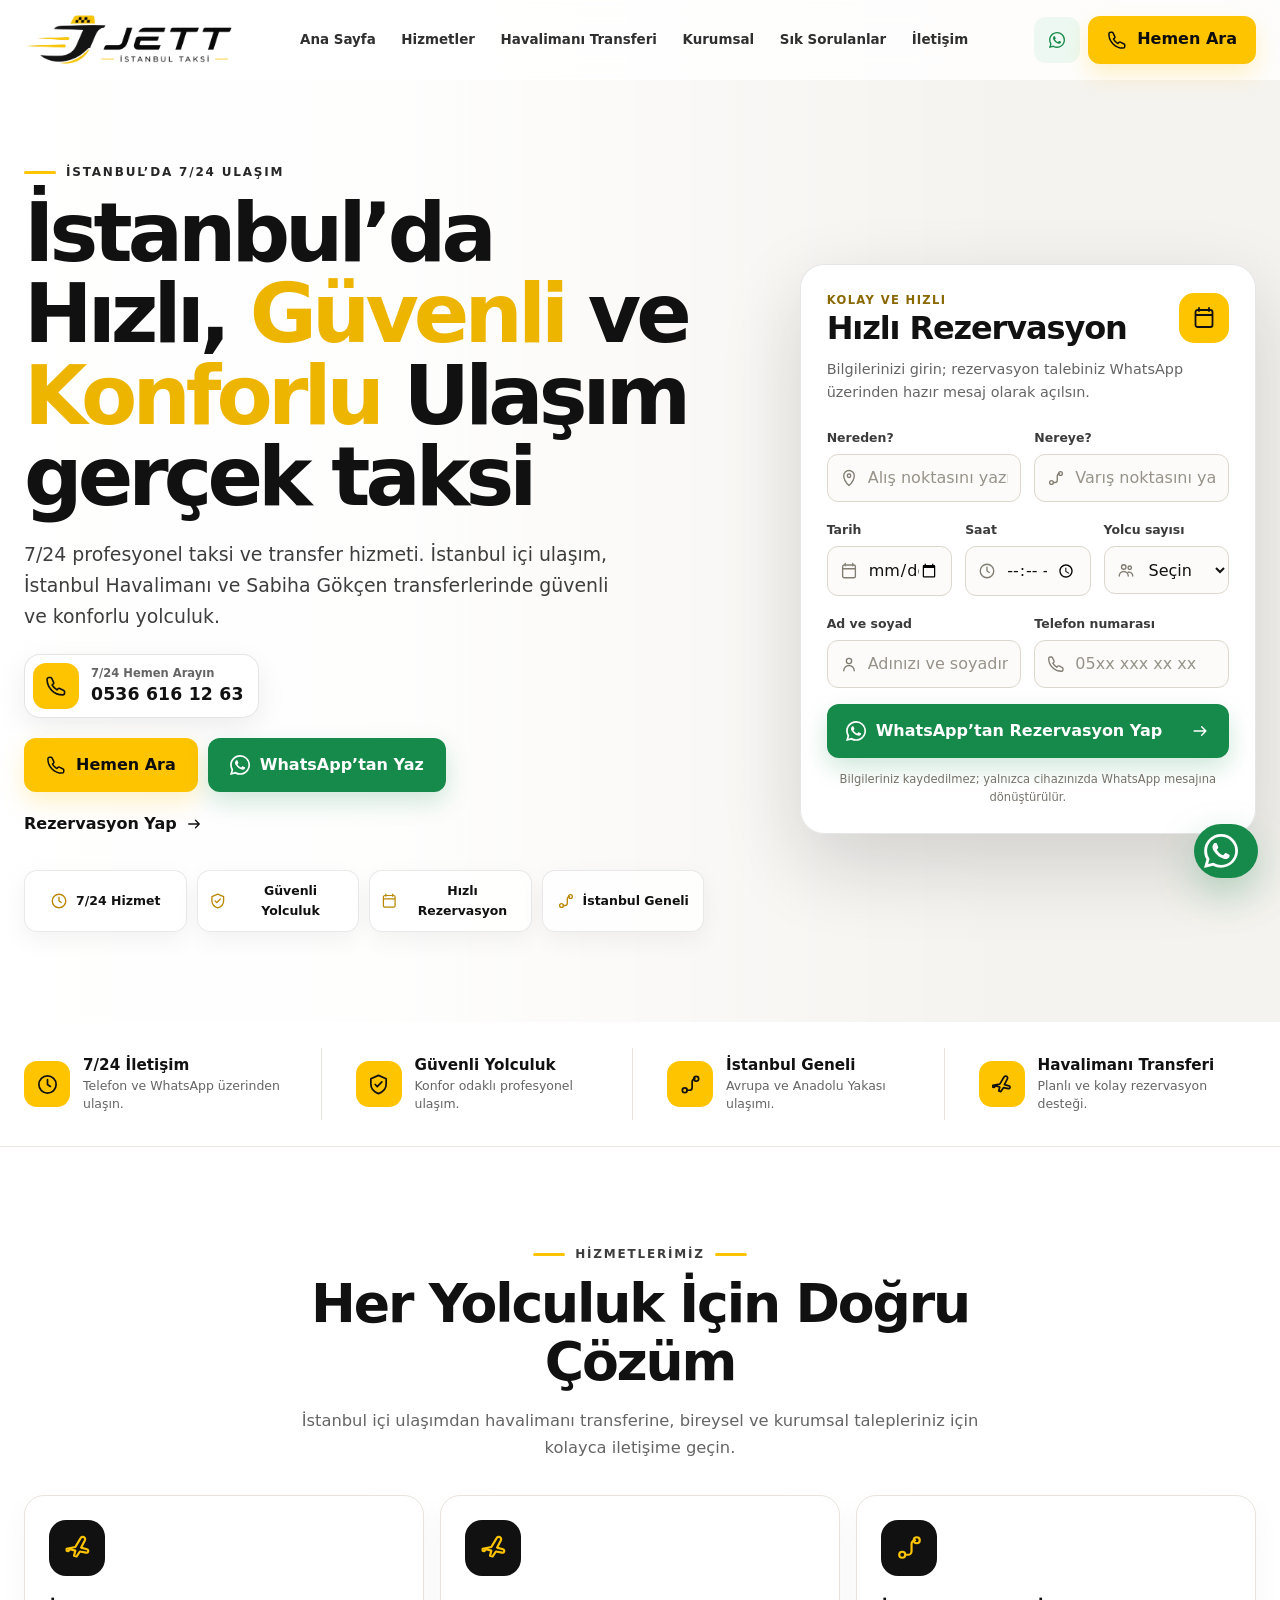
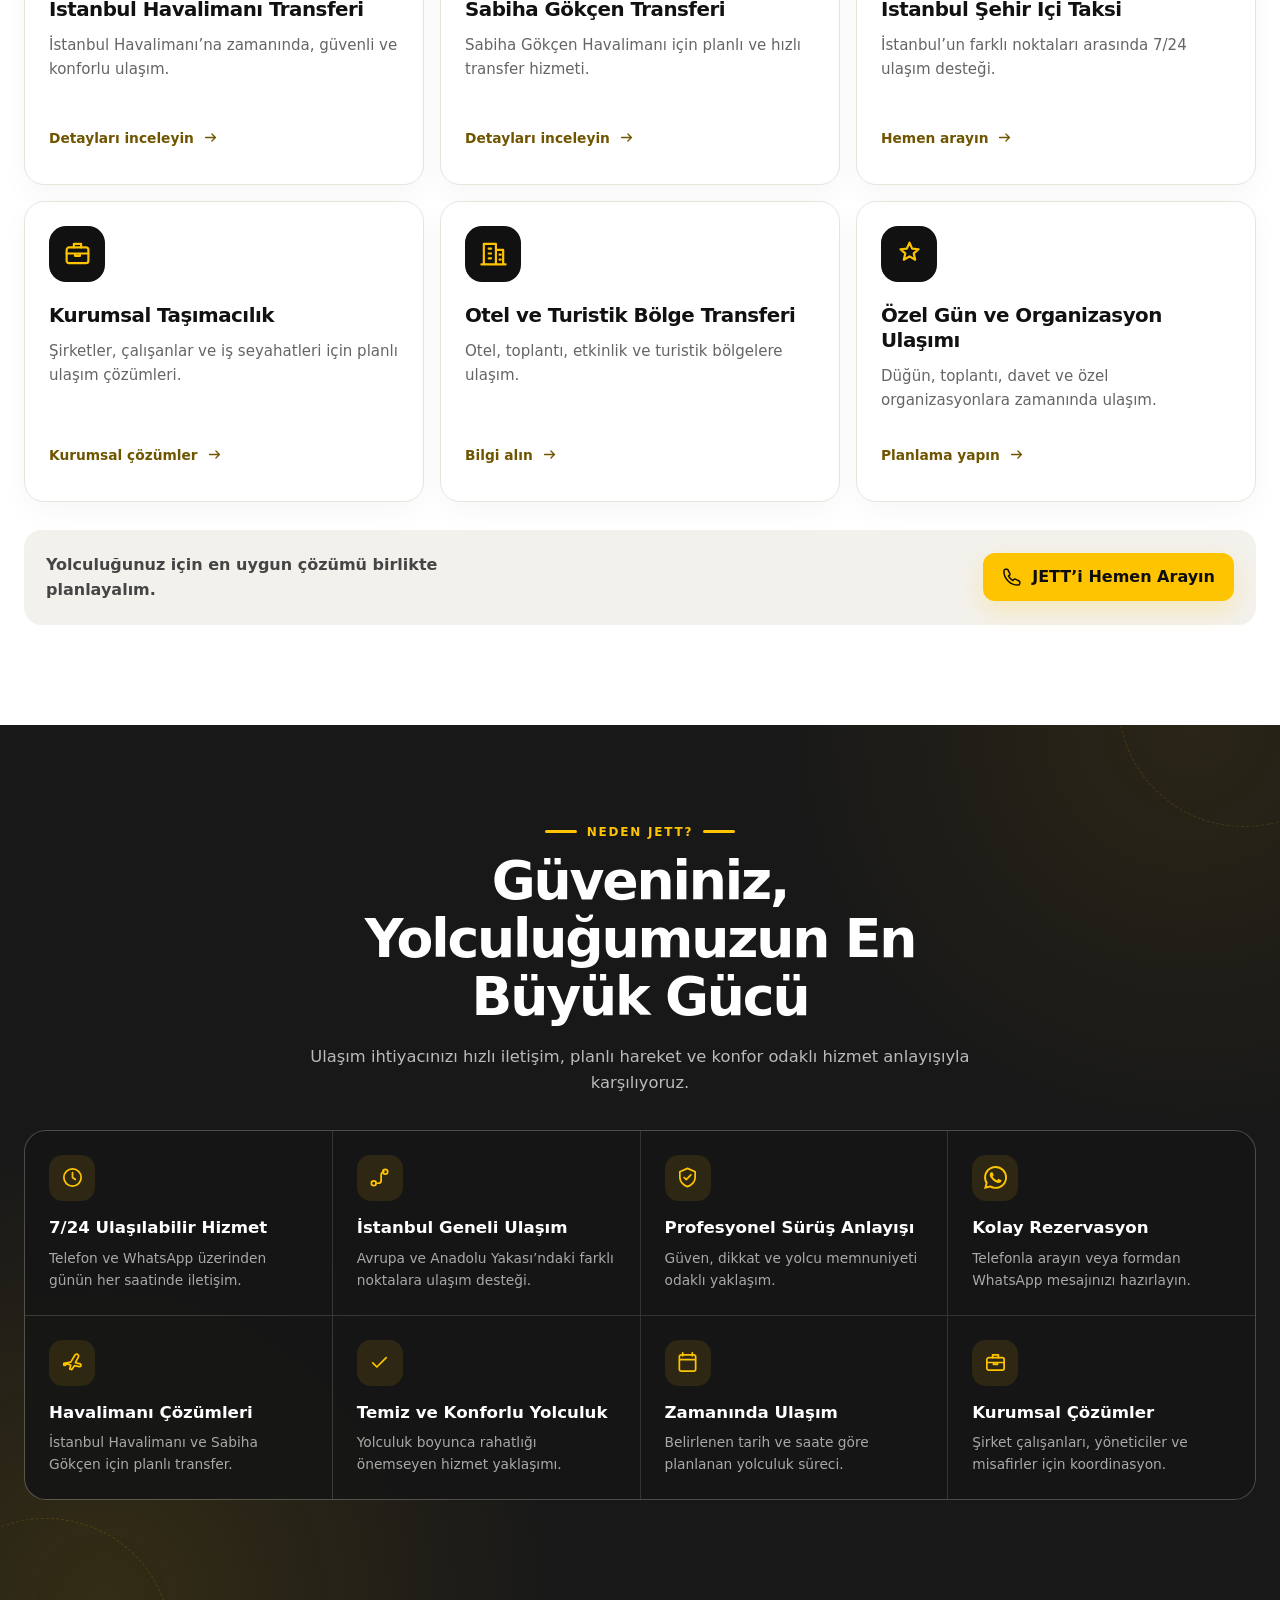
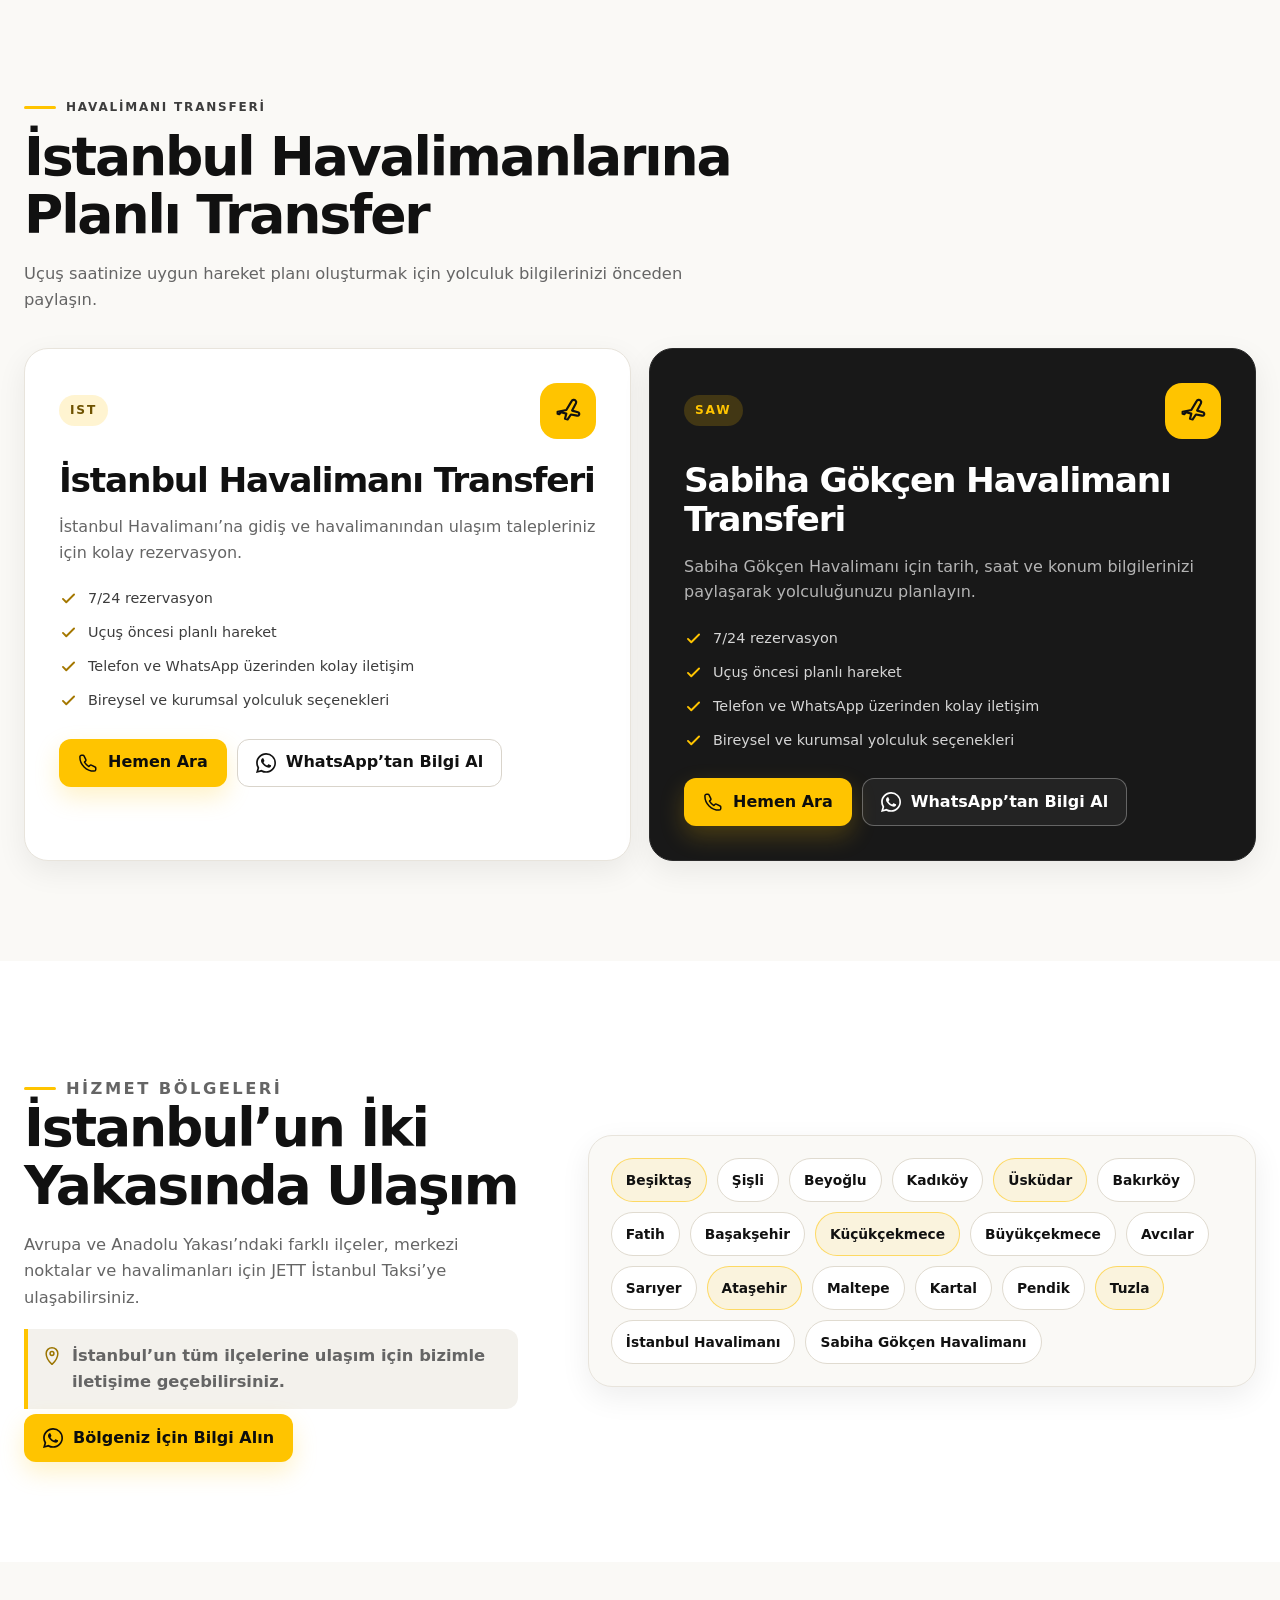
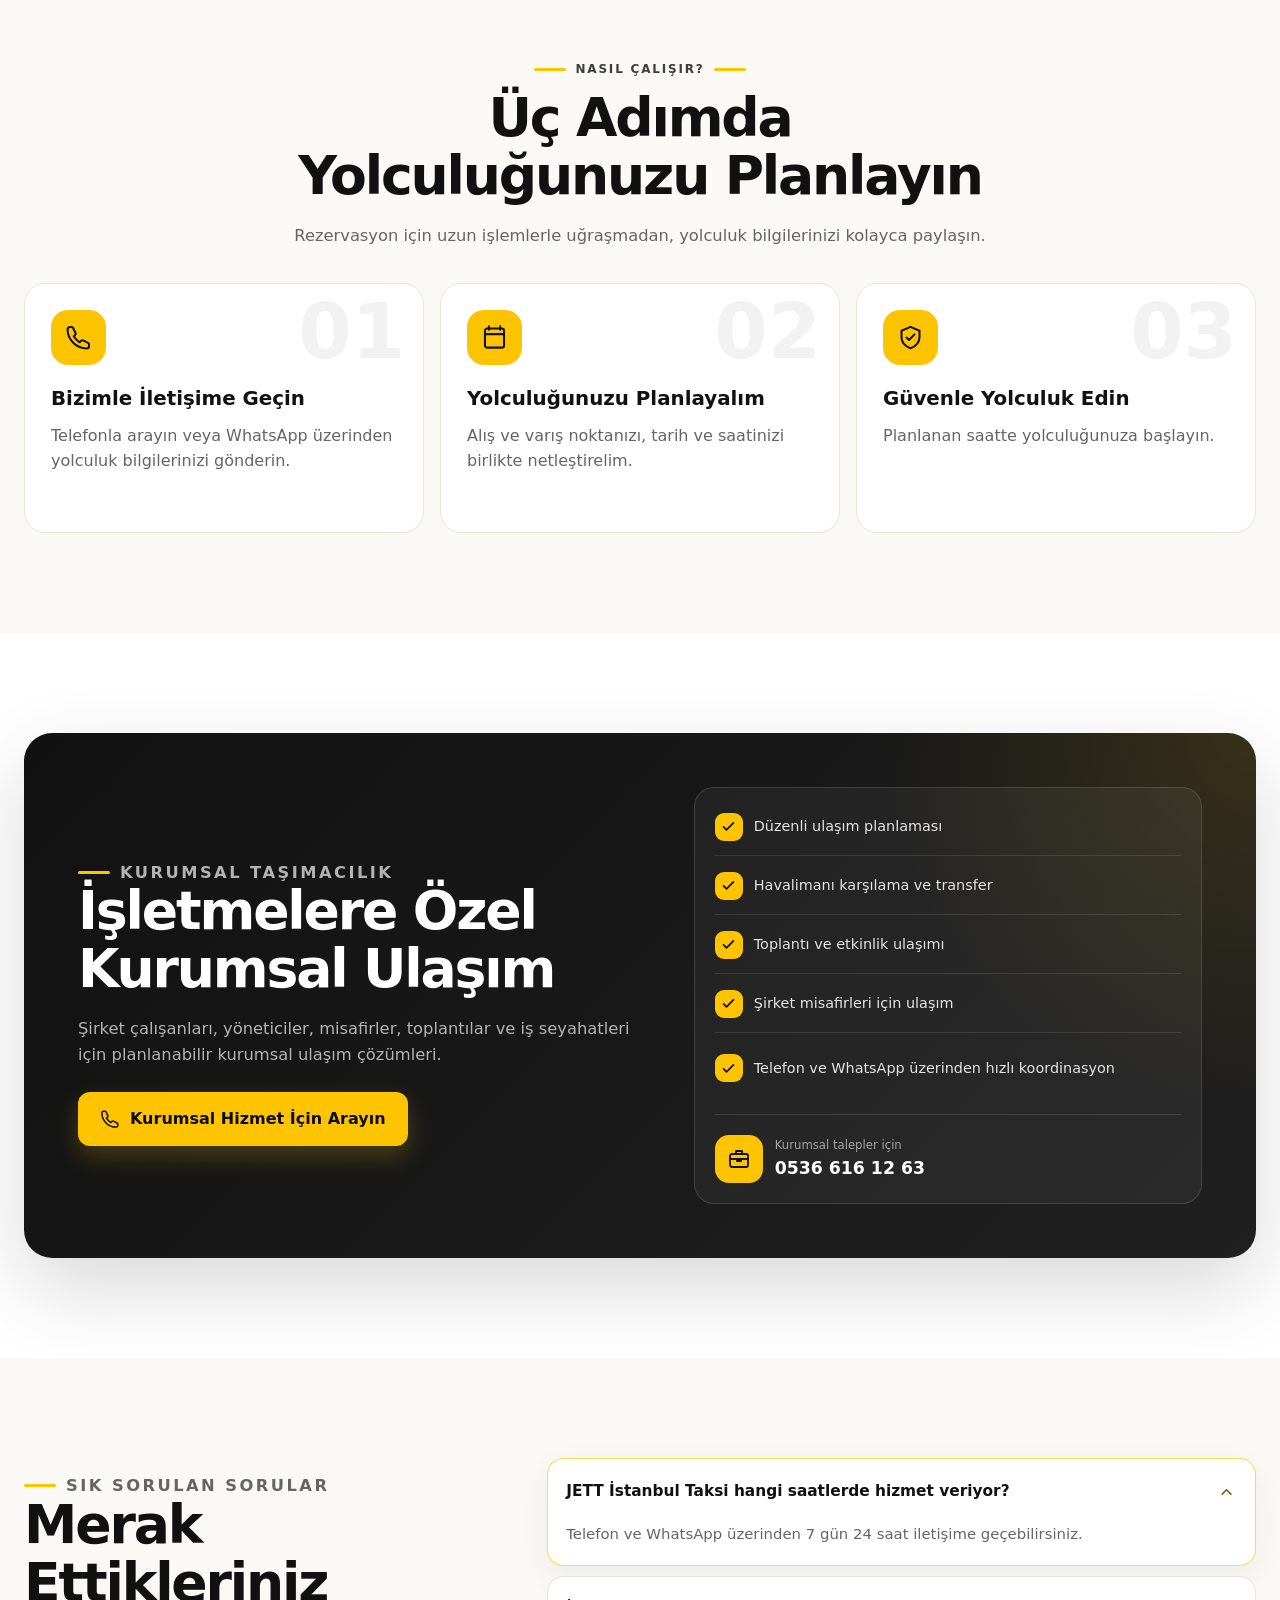
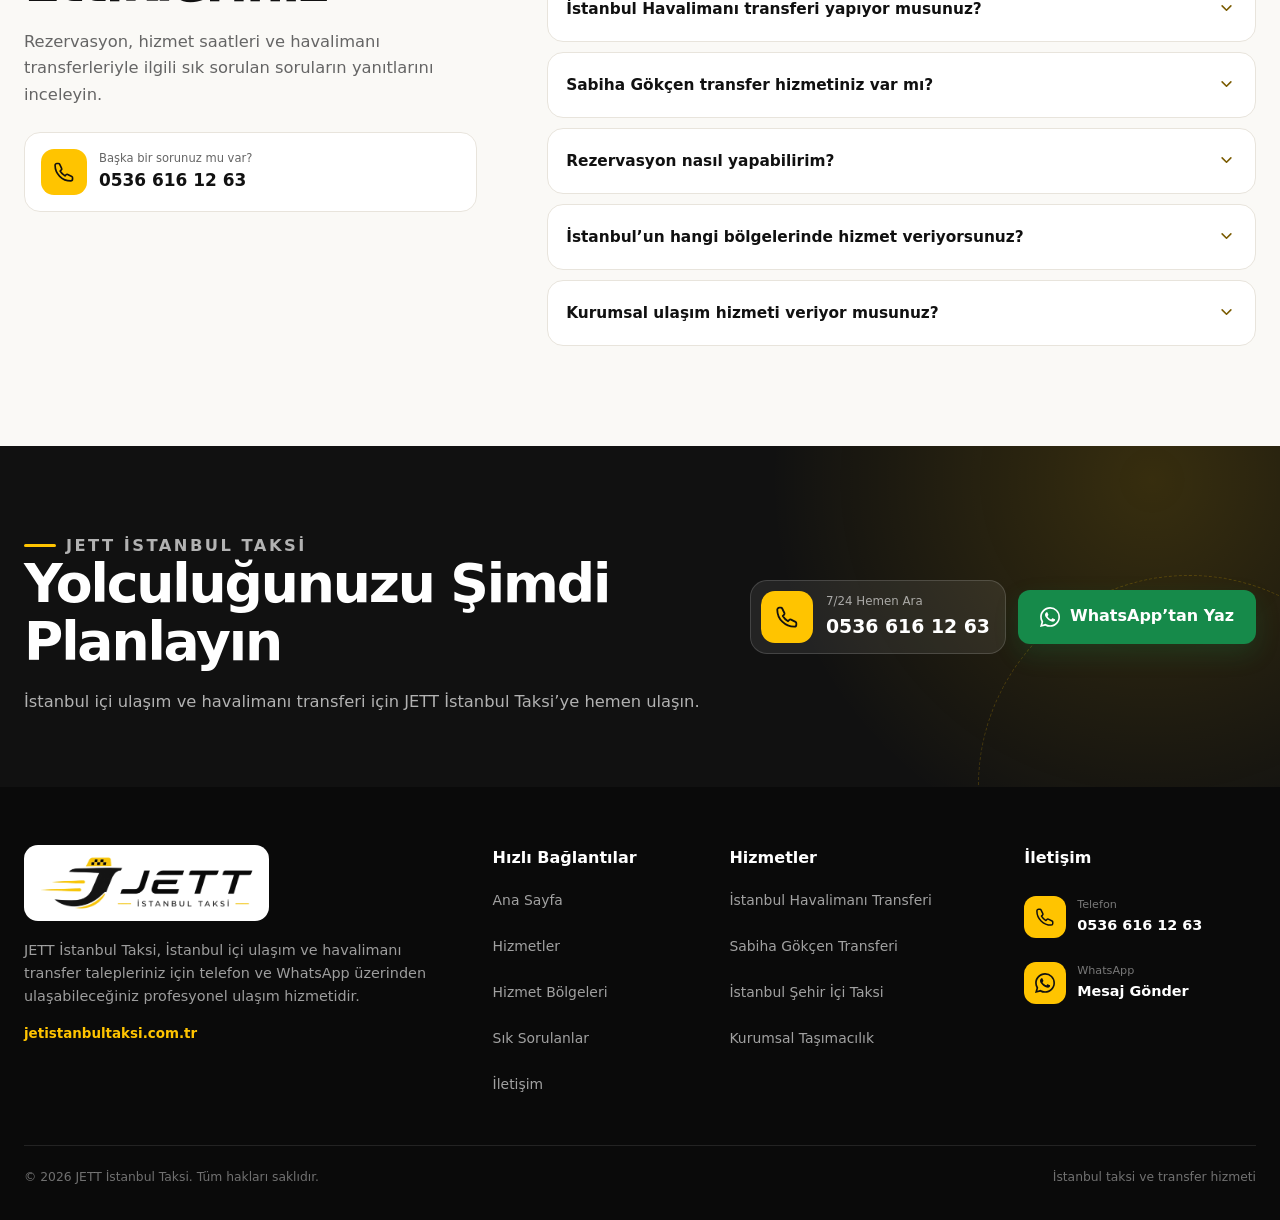
==== commit fa07b8d8: "Update index.html" ====
--- a/index.html
+++ b/index.html
@@ -248,7 +248,7 @@
       <div class="container hero-grid">
         <div class="hero-copy">
           <p class="eyebrow"><span></span> İstanbul’da 7/24 ulaşım</p>
-          <h1 id="hero-title">İstanbul’da Hızlı, <mark>Güvenli</mark> ve <mark>Konforlu</mark> Ulaşım</h1>
+          <h1 id="hero-title">İstanbul’da Hızlı, <mark>Güvenli</mark> ve <mark>Konforlu</mark> Ulaşım gerçek taksi</h1>
           <p class="hero-description">7/24 profesyonel taksi ve transfer hizmeti. İstanbul içi ulaşım, İstanbul Havalimanı ve Sabiha Gökçen transferlerinde güvenli ve konforlu yolculuk.</p>
 
           <div class="hero-contact">
